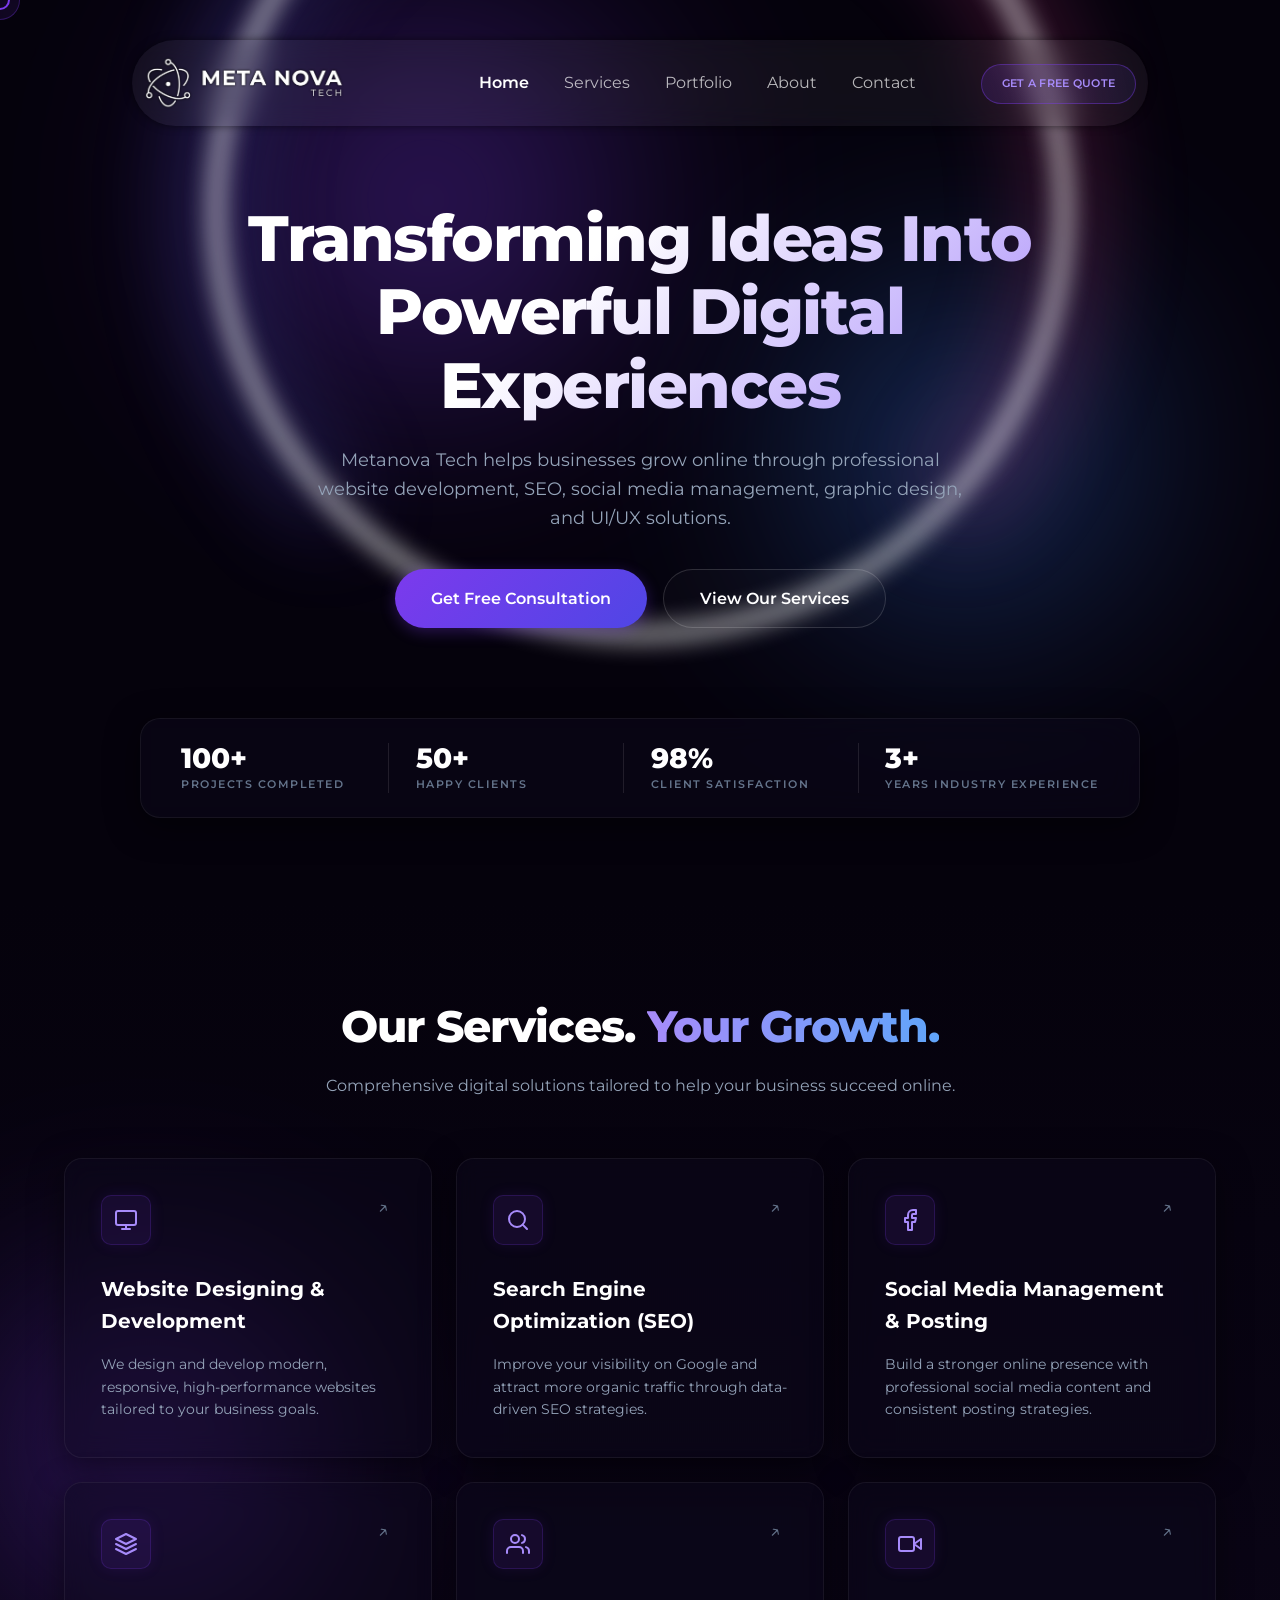
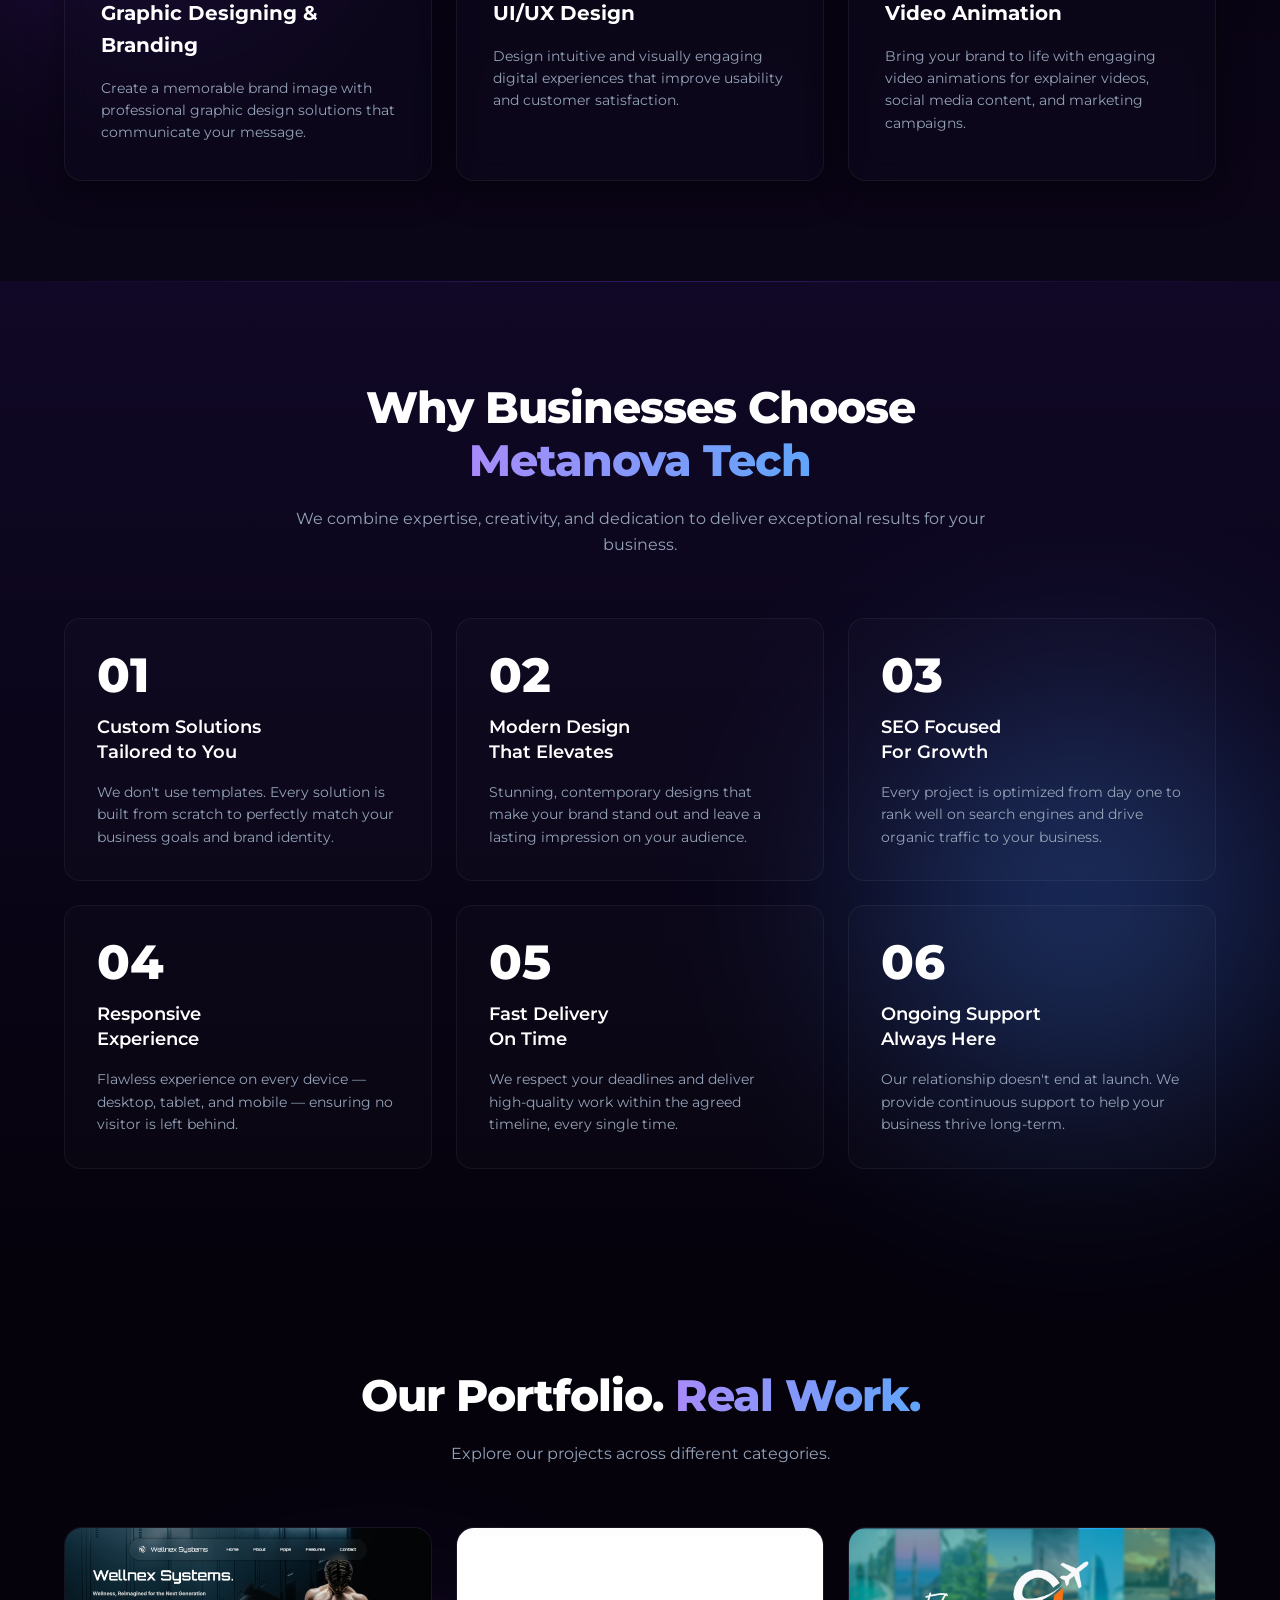
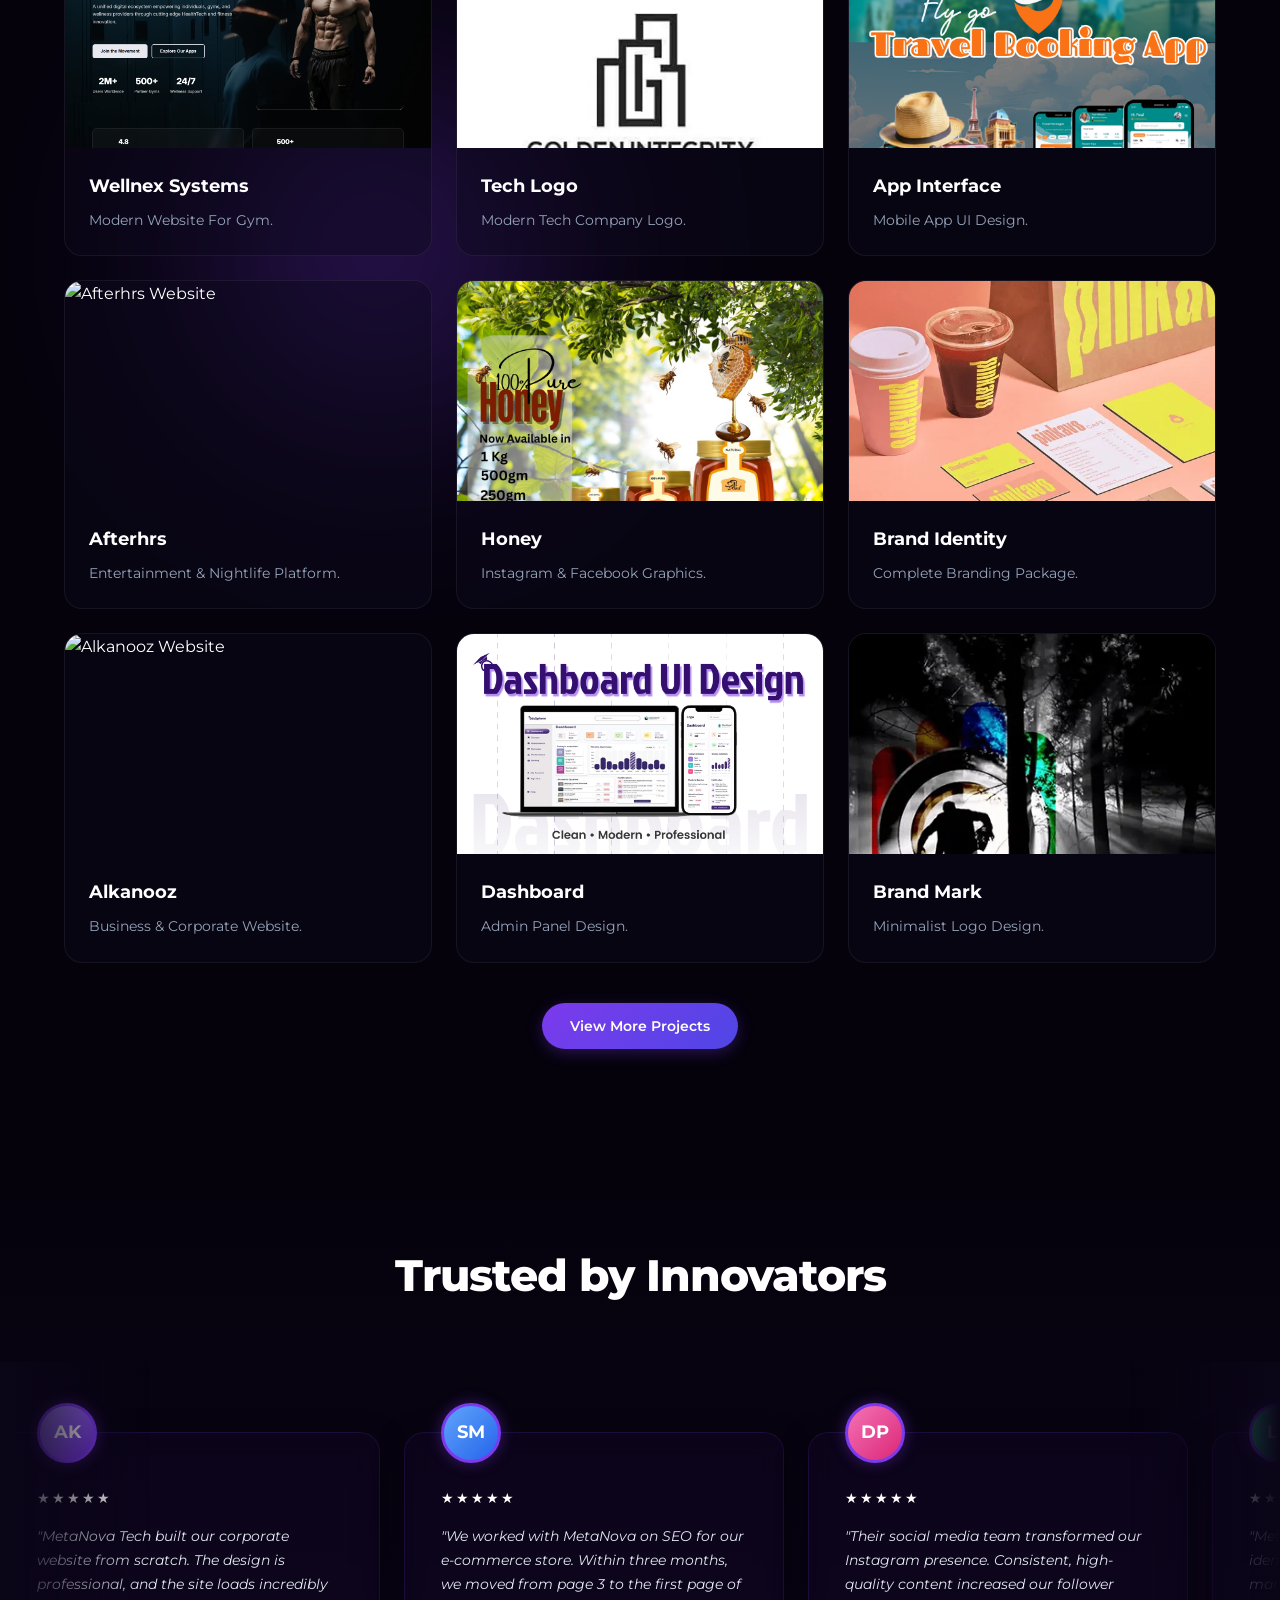
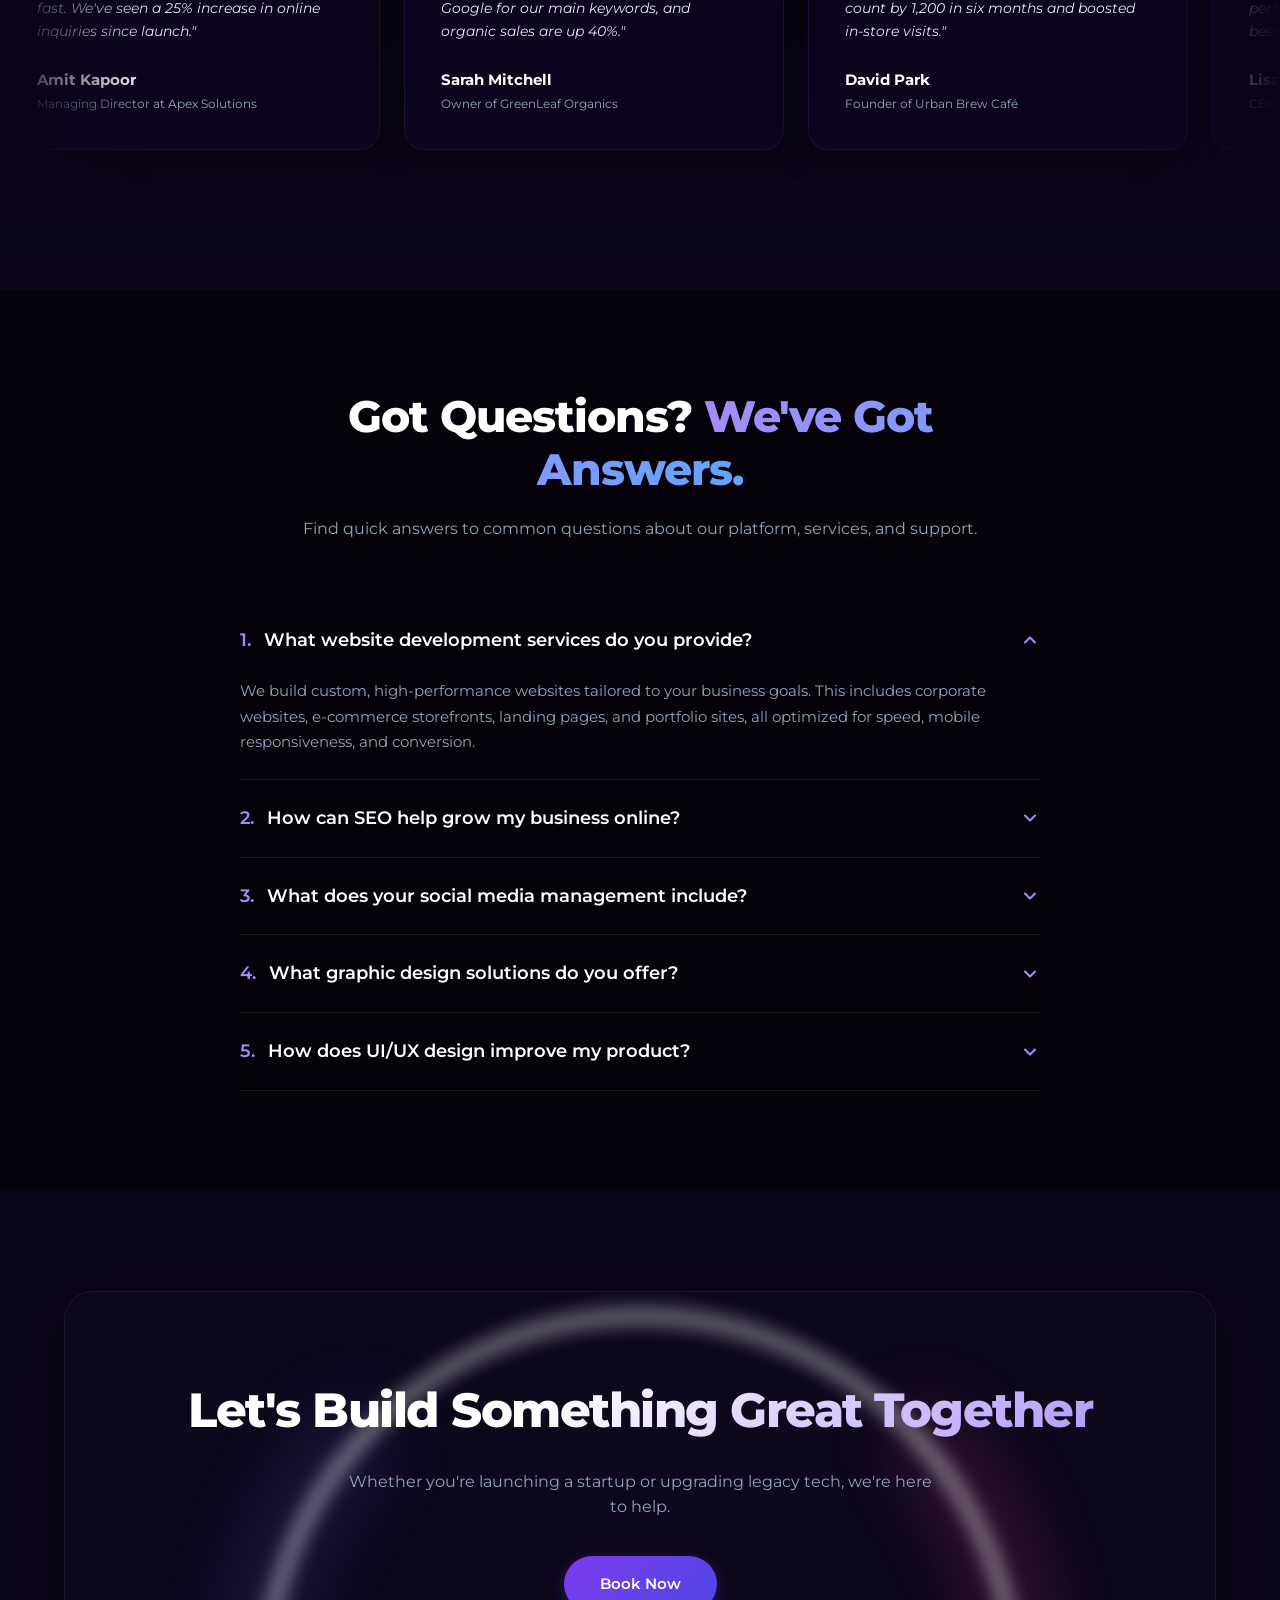
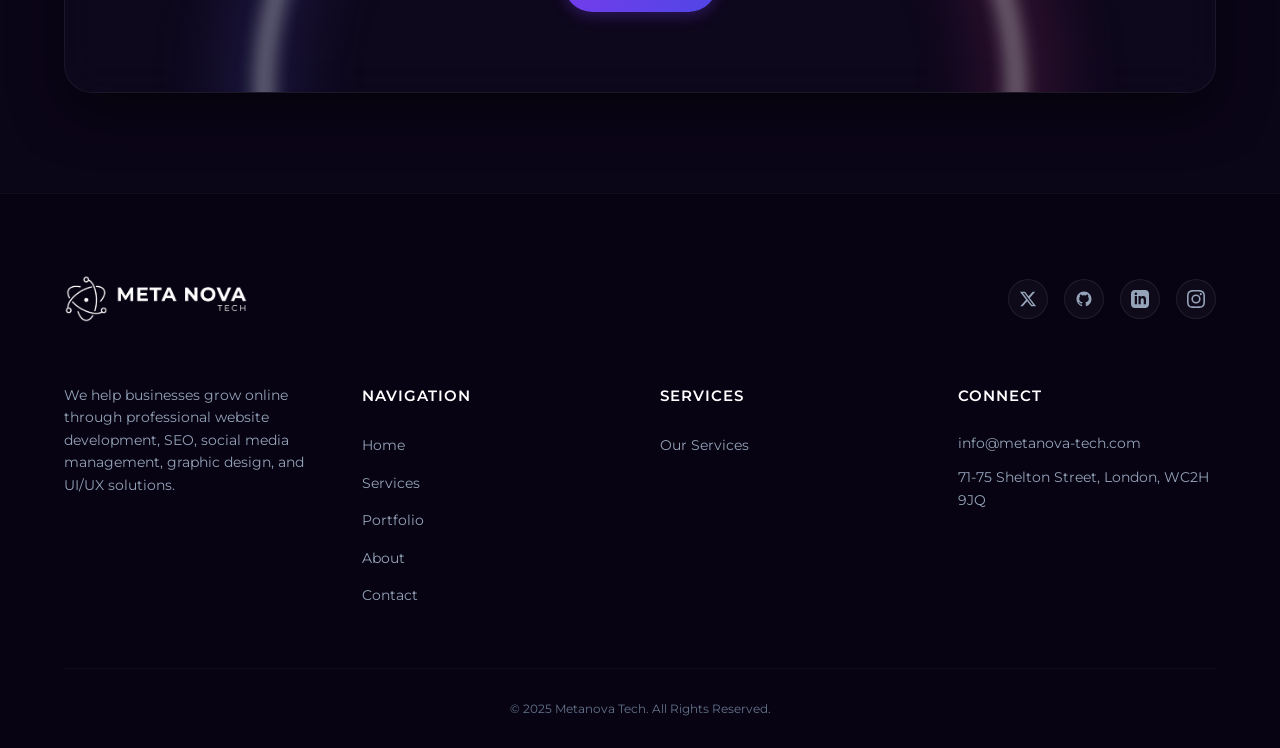
==== index.html @ 2c749bfd "updated" ====
<!DOCTYPE html>
<html lang="en">
<head>
  <meta charset="UTF-8">
  <meta name="viewport" content="width=device-width, initial-scale=1.0">
  <title>Metanova Tech - Transforming Ideas Into Digital Growth</title>
  <meta name="description" content="Metanova Tech helps businesses grow online through professional website development, SEO, social media management, graphic design, and UI/UX solutions.">
  <link rel="stylesheet" href="assets/css/style.css">
</head>
<body>

  <!-- Background Glowing Orbs -->
  <div class="bg-glow-container">
    <div class="glow-orb glow-purple" style="top: -100px; left: 10%; width: 600px; height: 600px;"></div>
    <div class="glow-orb glow-blue" style="top: 200px; right: 5%; width: 500px; height: 500px;"></div>
    <div class="glow-orb glow-purple" style="top: 1200px; left: -100px; width: 500px; height: 500px;"></div>
    <div class="glow-orb glow-blue" style="top: 2200px; right: -100px; width: 600px; height: 600px;"></div>
    <div class="glow-orb glow-purple" style="top: 3200px; left: 10%; width: 500px; height: 500px;"></div>
  </div>

  <!-- Header Section -->
  <header class="header">
    <div class="nav-container">
      <div class="nav-header">
        <a href="#" class="logo" id="header-logo">
          <img src="assets/media/metanova logo.webp" alt="Metanova Logo" class="logo-img">
        </a>
        <button class="menu-toggle" id="mobile-menu-toggle" aria-label="Toggle Menu">
          <i class="menu-icon">
            <span></span>
            <span></span>
            <span></span>
          </i>
        </button>
      </div>
      <nav class="nav-menu" id="nav-menu" aria-label="Main Navigation">
        <a href="index.html" class="nav-link active" id="nav-home">Home</a>
        <a href="services.html" class="nav-link" id="nav-services">Services</a>
        <a href="portfolio.html" class="nav-link" id="nav-portfolio">Portfolio</a>
        <a href="about.html" class="nav-link" id="nav-about">About</a>
        <a href="contact.html" class="nav-link" id="nav-contact">Contact</a>
      </nav>
      <a href="contact.html" class="nav-cta">Get a Free Quote</a>
    </div>
  </header>

  <!-- Hero Section -->
  <section class="hero" id="hero-section">
    <!-- Glowing arch over Hero -->
    <div class="hero-arch-outer"></div>
    <div class="hero-arch-inner"></div>
    
    <div class="container">
      <div class="hero-content">
        <h1 class="hero-title">Transforming Ideas Into<br>Powerful Digital Experiences</h1>
        <p class="hero-subtitle">Metanova Tech helps businesses grow online through professional website development, SEO, social media management, graphic design, and UI/UX solutions.</p>
        <div class="hero-ctas">
          <a href="contact.html" class="btn btn-primary" id="hero-cta-consult">Get Free Consultation</a>
          <a href="index.html#services-section" class="btn btn-ghost" id="hero-cta-work">View Our Services</a>
        </div>
      </div>

      <!-- Trust Rating Bar -->
      <div class="trust-bar" id="trust-rating-bar">
        <div class="rating-block">
          <div class="rating-number">100+</div>
          <div class="rating-text">Projects Completed</div>
        </div>
        
        <div class="divider"></div>
        
        <div class="rating-block">
          <div class="rating-number">50+</div>
          <div class="rating-text">Happy Clients</div>
        </div>
        
        <div class="divider"></div>
        
        <div class="rating-block">
          <div class="rating-number">98%</div>
          <div class="rating-text">Client Satisfaction</div>
        </div>
        
        <div class="divider"></div>
        
        <div class="rating-block">
          <div class="rating-number">3+</div>
          <div class="rating-text">Years Industry Experience</div>
        </div>
      </div>
    </div>
  </section>

  <!-- Services Grid Section -->
  <section class="services section-padding" id="services-section">
    <div class="container">
      <div class="section-header">
        <h2>Our Services. <span>Your Growth.</span></h2>
        <p>Comprehensive digital solutions tailored to help your business succeed online.</p>
      </div>

      <div class="services-grid">
        <!-- Card 1 -->
        <div class="service-card" id="service-website">
          <div class="card-icon-wrapper">
            <svg width="24" height="24" viewBox="0 0 24 24" fill="none" stroke="currentColor" stroke-width="2" stroke-linecap="round" stroke-linejoin="round">
              <rect x="2" y="3" width="20" height="14" rx="2" ry="2"></rect>
              <line x1="8" y1="21" x2="16" y2="21"></line>
              <line x1="12" y1="17" x2="12" y2="21"></line>
            </svg>
          </div>
          <span class="card-arrow">↗</span>
          <h3>Website Designing & Development</h3>
          <p>We design and develop modern, responsive, high-performance websites tailored to your business goals.</p>
          <div class="service-card-overlay">
            <a href="services.html">View Details</a>
          </div>
        </div>

        <!-- Card 2 (Highlighted Gradient) -->
        <div class="service-card" id="service-seo">
          <div class="card-icon-wrapper">
            <svg width="24" height="24" viewBox="0 0 24 24" fill="none" stroke="currentColor" stroke-width="2" stroke-linecap="round" stroke-linejoin="round">
              <circle cx="11" cy="11" r="8"></circle>
              <line x1="21" y1="21" x2="16.65" y2="16.65"></line>
            </svg>
          </div>
          <span class="card-arrow">↗</span>
          <h3>Search Engine Optimization (SEO)</h3>
          <p>Improve your visibility on Google and attract more organic traffic through data-driven SEO strategies.</p>
          <div class="service-card-overlay">
            <a href="services.html">View Details</a>
          </div>
        </div>

        <!-- Card 3 -->
        <div class="service-card" id="service-social">
          <div class="card-icon-wrapper">
            <svg width="24" height="24" viewBox="0 0 24 24" fill="none" stroke="currentColor" stroke-width="2" stroke-linecap="round" stroke-linejoin="round">
              <path d="M18 2h-3a5 5 0 0 0-5 5v3H7v4h3v8h4v-8h3l1-4h-4V7a1 1 0 0 1 1-1h3z"></path>
            </svg>
          </div>
          <span class="card-arrow">↗</span>
          <h3>Social Media Management & Posting</h3>
          <p>Build a stronger online presence with professional social media content and consistent posting strategies.</p>
          <div class="service-card-overlay">
            <a href="services.html">View Details</a>
          </div>
        </div>

        <!-- Card 4 -->
        <div class="service-card" id="service-graphic">
          <div class="card-icon-wrapper">
            <svg width="24" height="24" viewBox="0 0 24 24" fill="none" stroke="currentColor" stroke-width="2" stroke-linecap="round" stroke-linejoin="round">
              <polygon points="12 2 2 7 12 12 22 7 12 2"></polygon>
              <polyline points="2 17 12 22 22 17"></polyline>
              <polyline points="2 12 12 17 22 12"></polyline>
            </svg>
          </div>
          <span class="card-arrow">↗</span>
          <h3>Graphic Designing & Branding</h3>
          <p>Create a memorable brand image with professional graphic design solutions that communicate your message.</p>
          <div class="service-card-overlay">
            <a href="services.html">View Details</a>
          </div>
        </div>

        <!-- Card 5 -->
        <div class="service-card" id="service-ui-ux">
          <div class="card-icon-wrapper">
            <svg width="24" height="24" viewBox="0 0 24 24" fill="none" stroke="currentColor" stroke-width="2" stroke-linecap="round" stroke-linejoin="round">
              <path d="M17 21v-2a4 4 0 0 0-4-4H5a4 4 0 0 0-4 4v2"></path>
              <circle cx="9" cy="7" r="4"></circle>
              <path d="M23 21v-2a4 4 0 0 0-3-3.87"></path>
              <path d="M16 3.13a4 4 0 0 1 0 7.75"></path>
            </svg>
          </div>
          <span class="card-arrow">↗</span>
          <h3>UI/UX Design</h3>
          <p>Design intuitive and visually engaging digital experiences that improve usability and customer satisfaction.</p>
          <div class="service-card-overlay">
            <a href="services.html">View Details</a>
          </div>
        </div>

        <!-- Card 6 -->
        <div class="service-card" id="service-video">
          <div class="card-icon-wrapper">
            <svg width="24" height="24" viewBox="0 0 24 24" fill="none" stroke="currentColor" stroke-width="2" stroke-linecap="round" stroke-linejoin="round">
              <polygon points="23 7 16 12 23 17 23 7"></polygon>
              <rect x="1" y="5" width="15" height="14" rx="2" ry="2"></rect>
            </svg>
          </div>
          <span class="card-arrow">↗</span>
          <h3>Video Animation</h3>
          <p>Bring your brand to life with engaging video animations for explainer videos, social media content, and marketing campaigns.</p>
          <div class="service-card-overlay">
            <a href="services.html">View Details</a>
          </div>
        </div>
      </div>
    </div>
  </section>

  <!-- Features / Why Choose Us Section -->
  <section class="stats-section" id="stats-section">
    <div class="container">
      <div class="section-header">
        <h2>Why Businesses Choose <span>Metanova Tech</span></h2>
        <p>We combine expertise, creativity, and dedication to deliver exceptional results for your business.</p>
      </div>

      <div class="stats-grid">
        <!-- Feature 1 -->
        <div class="stat-card" id="feature-custom">
          <div class="stat-number">01</div>
          <div class="stat-label">Custom Solutions<br>Tailored to You</div>
          <p class="stat-description">We don't use templates. Every solution is built from scratch to perfectly match your business goals and brand identity.</p>
        </div>

        <!-- Feature 2 -->
        <div class="stat-card" id="feature-design">
          <div class="stat-number">02</div>
          <div class="stat-label">Modern Design<br>That Elevates</div>
          <p class="stat-description">Stunning, contemporary designs that make your brand stand out and leave a lasting impression on your audience.</p>
        </div>

        <!-- Feature 3 -->
        <div class="stat-card" id="feature-seo">
          <div class="stat-number">03</div>
          <div class="stat-label">SEO Focused<br>For Growth</div>
          <p class="stat-description">Every project is optimized from day one to rank well on search engines and drive organic traffic to your business.</p>
        </div>

        <!-- Feature 4 -->
        <div class="stat-card" id="feature-responsive">
          <div class="stat-number">04</div>
          <div class="stat-label">Responsive<br>Experience</div>
          <p class="stat-description">Flawless experience on every device — desktop, tablet, and mobile — ensuring no visitor is left behind.</p>
        </div>

        <!-- Feature 5 -->
        <div class="stat-card" id="feature-fast">
          <div class="stat-number">05</div>
          <div class="stat-label">Fast Delivery<br>On Time</div>
          <p class="stat-description">We respect your deadlines and deliver high-quality work within the agreed timeline, every single time.</p>
        </div>

        <!-- Feature 6 -->
        <div class="stat-card" id="feature-support">
          <div class="stat-number">06</div>
          <div class="stat-label">Ongoing Support<br>Always Here</div>
          <p class="stat-description">Our relationship doesn't end at launch. We provide continuous support to help your business thrive long-term.</p>
        </div>
      </div>
    </div>
  </section>

  <!-- Portfolio Section -->
  <section class="portfolio section-padding" id="portfolio-section">
    <div class="container">
      <div class="section-header">
        <h2>Our Portfolio. <span>Real Work.</span></h2>
        <p>Explore our projects across different categories.</p>
      </div>

      <!-- Portfolio Grid -->
      <div class="portfolio-grid">
        <!-- Mixed Projects (9 total) -->
        <div class="portfolio-item">
          <div class="portfolio-image">
            <img src="./portfolio/website/wellnex.png" alt="Wellnex Gym">
          </div>
          <div class="portfolio-info">
            <h3>Wellnex Systems</h3>
            <p>Modern Website For Gym.</p>
          </div>
        </div>

        <div class="portfolio-item">
          <div class="portfolio-image">
            <img src="./portfolio/Logo/logo-1.webp" alt="Tech Logo">
          </div>
          <div class="portfolio-info">
            <h3>Tech Logo</h3>
            <p>Modern Tech Company Logo.</p>
          </div>
        </div>

        <div class="portfolio-item">
          <div class="portfolio-image">
            <img src="./portfolio/uiux/01.png" alt="App Interface">
          </div>
          <div class="portfolio-info">
            <h3>App Interface</h3>
            <p>Mobile App UI Design.</p>
          </div>
        </div>

        <div class="portfolio-item">
          <div class="portfolio-image">
            <img src="./portfolio/website/afterhrs.png" alt="Afterhrs Website">
          </div>
          <div class="portfolio-info">
            <h3>Afterhrs</h3>
            <p>Entertainment & Nightlife Platform.</p>
          </div>
        </div>

        <div class="portfolio-item">
          <div class="portfolio-image">
            <img src="./portfolio/social media/001.jpeg" alt="Brand Campaign">
          </div>
          <div class="portfolio-info">
            <h3>Honey</h3>
            <p>Instagram & Facebook Graphics.</p>
          </div>
        </div>

        <div class="portfolio-item">
          <div class="portfolio-image">
            <img src="./portfolio/Branding/port1.webp" alt="Brand Identity">
          </div>
          <div class="portfolio-info">
            <h3>Brand Identity</h3>
            <p>Complete Branding Package.</p>
          </div>
        </div>

        <div class="portfolio-item">
          <div class="portfolio-image">
            <img src="./portfolio/website/alkanooz.png" alt="Alkanooz Website">
          </div>
          <div class="portfolio-info">
            <h3>Alkanooz</h3>
            <p>Business & Corporate Website.</p>
          </div>
        </div>

        <div class="portfolio-item">
          <div class="portfolio-image">
            <img src="./portfolio/uiux/02.png" alt="Dashboard">
          </div>
          <div class="portfolio-info">
            <h3>Dashboard</h3>
            <p>Admin Panel Design.</p>
          </div>
        </div>

        <div class="portfolio-item">
          <div class="portfolio-image">
            <img src="./portfolio/Logo/logo-2.webp" alt="Brand Mark">
          </div>
          <div class="portfolio-info">
            <h3>Brand Mark</h3>
            <p>Minimalist Logo Design.</p>
          </div>
        </div>
      </div>
      <div class="portfolio-view-more" style="text-align: center; margin-top: 40px;">
        <a href="portfolio.html" class="btn btn-primary">View More Projects</a>
      </div>
    </div>
  </section>

  <!-- Testimonials Section -->
  <section class="testimonials section-padding" id="testimonials-section">
    <div class="container">
      <div class="section-header">
        <h2>Trusted by Innovators</h2>
      </div>
    </div>

    <!-- Infinite Scrolling Track -->
    <div class="marquee-container" dir="ltr">
      <div class="marquee-track">
        <!-- Testimonial 1 - Website Development -->
        <div class="testimonial-card">
          <div class="testimonial-avatar" style="background: linear-gradient(135deg, #a78bfa, #6d28d9);">AK</div>
          <div class="stars">★★★★★</div>
          <p class="testimonial-text">"MetaNova Tech built our corporate website from scratch. The design is professional, and the site loads incredibly fast. We've seen a 25% increase in online inquiries since launch."</p>
          <div class="testimonial-author">
            <span class="author-name">Amit Kapoor</span>
            <span class="author-title">Managing Director at Apex Solutions</span>
          </div>
        </div>

        <!-- Testimonial 2 - SEO -->
        <div class="testimonial-card">
          <div class="testimonial-avatar" style="background: linear-gradient(135deg, #60a5fa, #2563eb);">SM</div>
          <div class="stars">★★★★★</div>
          <p class="testimonial-text">"We worked with MetaNova on SEO for our e-commerce store. Within three months, we moved from page 3 to the first page of Google for our main keywords, and organic sales are up 40%."</p>
          <div class="testimonial-author">
            <span class="author-name">Sarah Mitchell</span>
            <span class="author-title">Owner of GreenLeaf Organics</span>
          </div>
        </div>

        <!-- Testimonial 3 - Social Media Management -->
        <div class="testimonial-card">
          <div class="testimonial-avatar" style="background: linear-gradient(135deg, #f472b6, #db2777);">DP</div>
          <div class="stars">★★★★★</div>
          <p class="testimonial-text">"Their social media team transformed our Instagram presence. Consistent, high-quality content increased our follower count by 1,200 in six months and boosted in-store visits."</p>
          <div class="testimonial-author">
            <span class="author-name">David Park</span>
            <span class="author-title">Founder of Urban Brew Café</span>
          </div>
        </div>

        <!-- Testimonial 4 - Graphic Design & Branding -->
        <div class="testimonial-card">
          <div class="testimonial-avatar" style="background: linear-gradient(135deg, #34d399, #059669);">LC</div>
          <div class="stars">★★★★★</div>
          <p class="testimonial-text">"MetaNova designed our complete brand identity—logo, color scheme, and marketing materials. The new look perfectly represents our company and has been well-received by clients."</p>
          <div class="testimonial-author">
            <span class="author-name">Lisa Chen</span>
            <span class="author-title">CEO at Nova Wellness Co.</span>
          </div>
        </div>

        <!-- Testimonial 5 - UI/UX Design -->
        <div class="testimonial-card">
          <div class="testimonial-avatar" style="background: linear-gradient(135deg, #f59e0b, #d97706);">MR</div>
          <div class="stars">★★★★★</div>
          <p class="testimonial-text">"The UI/UX design for our mobile app made a huge difference. User feedback has been overwhelmingly positive, and app abandonment dropped by 18% after the redesign."</p>
          <div class="testimonial-author">
            <span class="author-name">Michael Rodriguez</span>
            <span class="author-title">Product Lead at FitTrack Pro</span>
          </div>
        </div>

        <!-- DUPLICATE SET FOR INFINITE LOOPING -->
        <!-- Testimonial 1 Duplicate -->
        <div class="testimonial-card">
          <div class="testimonial-avatar" style="background: linear-gradient(135deg, #a78bfa, #6d28d9);">AK</div>
          <div class="stars">★★★★★</div>
          <p class="testimonial-text">"MetaNova Tech built our corporate website from scratch. The design is professional, and the site loads incredibly fast. We've seen a 25% increase in online inquiries since launch."</p>
          <div class="testimonial-author">
            <span class="author-name">Amit Kapoor</span>
            <span class="author-title">Managing Director at Apex Solutions</span>
          </div>
        </div>

        <!-- Testimonial 2 Duplicate -->
        <div class="testimonial-card">
          <div class="testimonial-avatar" style="background: linear-gradient(135deg, #60a5fa, #2563eb);">SM</div>
          <div class="stars">★★★★★</div>
          <p class="testimonial-text">"We worked with MetaNova on SEO for our e-commerce store. Within three months, we moved from page 3 to the first page of Google for our main keywords, and organic sales are up 40%."</p>
          <div class="testimonial-author">
            <span class="author-name">Sarah Mitchell</span>
            <span class="author-title">Owner of GreenLeaf Organics</span>
          </div>
        </div>

        <!-- Testimonial 3 Duplicate -->
        <div class="testimonial-card">
          <div class="testimonial-avatar" style="background: linear-gradient(135deg, #f472b6, #db2777);">DP</div>
          <div class="stars">★★★★★</div>
          <p class="testimonial-text">"Their social media team transformed our Instagram presence. Consistent, high-quality content increased our follower count by 1,200 in six months and boosted in-store visits."</p>
          <div class="testimonial-author">
            <span class="author-name">David Park</span>
            <span class="author-title">Founder of Urban Brew Café</span>
          </div>
        </div>

        <!-- Testimonial 4 Duplicate -->
        <div class="testimonial-card">
          <div class="testimonial-avatar" style="background: linear-gradient(135deg, #34d399, #059669);">LC</div>
          <div class="stars">★★★★★</div>
          <p class="testimonial-text">"MetaNova designed our complete brand identity—logo, color scheme, and marketing materials. The new look perfectly represents our company and has been well-received by clients."</p>
          <div class="testimonial-author">
            <span class="author-name">Lisa Chen</span>
            <span class="author-title">CEO at Nova Wellness Co.</span>
          </div>
        </div>

        <!-- Testimonial 5 Duplicate -->
        <div class="testimonial-card">
          <div class="testimonial-avatar" style="background: linear-gradient(135deg, #f59e0b, #d97706);">MR</div>
          <div class="stars">★★★★★</div>
          <p class="testimonial-text">"The UI/UX design for our mobile app made a huge difference. User feedback has been overwhelmingly positive, and app abandonment dropped by 18% after the redesign."</p>
          <div class="testimonial-author">
            <span class="author-name">Michael Rodriguez</span>
            <span class="author-title">Product Lead at FitTrack Pro</span>
          </div>
        </div>
      </div>
    </div>
  </section>

  <!-- FAQ Section -->
  <section class="faq section-padding" id="faq-section">
    <div class="container">
      <div class="section-header">
        <h2>Got Questions? <span>We've Got Answers.</span></h2>
        <p>Find quick answers to common questions about our platform, services, and support.</p>
      </div>

      <div class="faq-list">
        <!-- Item 1 - Website Development (Open by default) -->
        <details class="faq-item" open id="faq-item-1">
          <summary>
            <span><span class="faq-number">1.</span> What website development services do you provide?</span>
            <svg class="faq-chevron" viewBox="0 0 24 24">
              <polyline points="6 9 12 15 18 9"></polyline>
            </svg>
          </summary>
          <div class="faq-answer">
            <p>We build custom, high-performance websites tailored to your business goals. This includes corporate websites, e-commerce storefronts, landing pages, and portfolio sites, all optimized for speed, mobile responsiveness, and conversion.</p>
          </div>
        </details>

        <!-- Item 2 - SEO -->
        <details class="faq-item" id="faq-item-2">
          <summary>
            <span><span class="faq-number">2.</span> How can SEO help grow my business online?</span>
            <svg class="faq-chevron" viewBox="0 0 24 24">
              <polyline points="6 9 12 15 18 9"></polyline>
            </svg>
          </summary>
          <div class="faq-answer">
            <p>Our SEO services improve your search engine rankings through keyword optimization, technical SEO audits, content strategy, and backlink building. This increases organic visibility, drives qualified traffic to your site, and generates more leads over time.</p>
          </div>
        </details>

        <!-- Item 3 - Social Media Management -->
        <details class="faq-item" id="faq-item-3">
          <summary>
            <span><span class="faq-number">3.</span> What does your social media management include?</span>
            <svg class="faq-chevron" viewBox="0 0 24 24">
              <polyline points="6 9 12 15 18 9"></polyline>
            </svg>
          </summary>
          <div class="faq-answer">
            <p>We create and execute tailored social media strategies for platforms like Instagram, LinkedIn, and Facebook. This includes content creation, post scheduling, audience engagement, and performance reporting to build brand awareness and connect with your target audience.</p>
          </div>
        </details>

        <!-- Item 4 - Graphic Design -->
        <details class="faq-item" id="faq-item-4">
          <summary>
            <span><span class="faq-number">4.</span> What graphic design solutions do you offer?</span>
            <svg class="faq-chevron" viewBox="0 0 24 24">
              <polyline points="6 9 12 15 18 9"></polyline>
            </svg>
          </summary>
          <div class="faq-answer">
            <p>We provide comprehensive graphic design services including brand identity (logos, color schemes), marketing collateral (brochures, flyers), social media graphics, packaging design, and print materials that align with your brand's professional tone.</p>
          </div>
        </details>

        <!-- Item 5 - UI/UX Design -->
        <details class="faq-item" id="faq-item-5">
          <summary>
            <span><span class="faq-number">5.</span> How does UI/UX design improve my product?</span>
            <svg class="faq-chevron" viewBox="0 0 24 24">
              <polyline points="6 9 12 15 18 9"></polyline>
            </svg>
          </summary>
          <div class="faq-answer">
            <p>Our UI/UX design process focuses on creating intuitive, user-centered interfaces. We conduct user research, create wireframes and prototypes, and refine designs to improve usability, enhance user satisfaction, and increase conversion rates for your digital products.</p>
          </div>
        </details>
      </div>
    </div>
  </section>

  <!-- Bottom CTA Box Section -->
  <section class="cta-section section-padding" id="cta-section">
    <div class="container">
      <div class="cta-box">
        <!-- Glowing arch inside CTA box -->
        <div class="cta-box-glow-arch-outer"></div>
        <div class="cta-box-glow-arch-inner"></div>

        <h2>Let's Build Something Great Together</h2>
        <p>Whether you're launching a startup or upgrading legacy tech, we're here to help.</p>
        <a href="contact.html" class="btn btn-primary" id="cta-box-button">Book Now</a>
      </div>
    </div>
  </section>

  <!-- Footer Section -->
  <footer>
    <div class="container">
      <div class="footer-top">
        <a href="index.html" class="logo">
          <img src="assets/media/metanova logo.webp" alt="Metanova Logo" class="footer-logo-img">
        </a>
        <div class="social-links">
          <!-- Twitter/X -->
          <a href="#" class="social-icon" aria-label="X/Twitter">
            <svg viewBox="0 0 24 24" xmlns="http://www.w3.org/2000/svg">
              <path d="M18.244 2.25h3.308l-7.227 8.26 8.502 11.24H16.17l-5.214-6.817L4.99 21.75H1.68l7.73-8.835L1.254 2.25H8.08l4.713 6.231zm-1.161 17.52h1.833L7.084 4.126H5.117z"/>
            </svg>
          </a>
          <!-- GitHub -->
          <a href="#" class="social-icon" aria-label="GitHub">
            <svg viewBox="0 0 24 24" xmlns="http://www.w3.org/2000/svg">
              <path d="M12 2C6.477 2 2 6.484 2 12.017c0 4.425 2.865 8.18 6.839 9.504.5.092.682-.217.682-.483 0-.237-.008-.868-.013-1.703-2.782.605-3.369-1.343-3.369-1.343-.454-1.158-1.11-1.466-1.11-1.466-.908-.62.069-.608.069-.608 1.003.07 1.53 1.032 1.53 1.032.892 1.53 2.341 1.088 2.91.832.092-.647.35-1.088.636-1.338-2.22-.253-4.555-1.113-4.555-4.951 0-1.093.39-1.988 1.029-2.688-.103-.253-.446-1.272.098-2.65 0 0 .84-.27 2.75 1.026A9.564 9.564 0 0112 6.844c.85.004 1.705.115 2.504.337 1.909-1.296 2.747-1.027 2.747-1.027.546 1.379.202 2.398.1 2.651.64.7 1.028 1.595 1.028 2.688 0 3.848-2.339 4.695-4.566 4.943.359.309.678.92.678 1.855 0 1.338-.012 2.419-.012 2.747 0 .268.18.58.688.482A10.019 10.019 0 0022 12.017C22 6.484 17.522 2 12 2z"/>
            </svg>
          </a>
          <!-- LinkedIn -->
          <a href="#" class="social-icon" aria-label="LinkedIn">
            <svg viewBox="0 0 24 24" xmlns="http://www.w3.org/2000/svg">
              <path d="M19 0h-14c-2.761 0-5 2.239-5 5v14c0 2.761 2.239 5 5 5h14c2.762 0 5-2.239 5-5v-14c0-2.761-2.238-5-5-5zm-11 19h-3v-11h3v11zm-1.5-12.268c-.966 0-1.75-.79-1.75-1.764s.784-1.764 1.75-1.764 1.75.79 1.75 1.764-.783 1.764-1.75 1.764zm13.5 12.268h-3v-5.604c0-3.368-4-3.113-4 0v5.604h-3v-11h3v1.765c1.396-2.586 7-2.777 7 2.476v6.759z"/>
            </svg>
          </a>
          <!-- Instagram -->
          <a href="#" class="social-icon" aria-label="Instagram">
            <svg viewBox="0 0 24 24" xmlns="http://www.w3.org/2000/svg">
              <path d="M12 2.163c3.204 0 3.584.012 4.85.07 3.252.148 4.771 1.691 4.919 4.919.058 1.265.069 1.645.069 4.849 0 3.205-.012 3.584-.069 4.849-.149 3.225-1.664 4.771-4.919 4.919-1.266.058-1.644.07-4.85.07-3.204 0-3.584-.012-4.849-.07-3.26-.149-4.771-1.699-4.919-4.92-.058-1.265-.07-1.644-.07-4.849 0-3.204.013-3.583.07-4.849.149-3.227 1.664-4.771 4.919-4.919 1.266-.057 1.645-.069 4.849-.069zM12 0C8.741 0 8.333.014 7.053.072 2.695.272.273 2.69.073 7.051.014 8.333 0 8.741 0 12c0 3.259.014 3.668.072 4.948.2 4.358 2.618 6.78 6.98 6.98 1.281.058 1.689.072 4.948.072 3.259 0 3.668-.014 4.948-.072 4.354-.2 6.782-2.618 6.979-6.98.059-1.28.073-1.689.073-4.948 0-3.259-.014-3.667-.072-4.947-.196-4.354-2.617-6.78-6.979-6.98C15.668.014 15.259 0 12 0zm0 5.838a6.162 6.162 0 100 12.324 6.162 6.162 0 000-12.324zM12 16a4 4 0 110-8 4 4 0 010 8zm6.406-11.845a1.44 1.44 0 100 2.881 1.44 1.44 0 000-2.881z"/>
            </svg>
          </a>
        </div>
      </div>

      <div class="footer-grid">
        <div class="footer-col">
          <p class="company-description">We help businesses grow online through professional website development, SEO, social media management, graphic design, and UI/UX solutions.</p>
        </div>
        <div class="footer-col">
          <h4>Navigation</h4>
          <ul class="footer-links">
            <li><a href="index.html">Home</a></li>
            <li><a href="services.html">Services</a></li>
            <li><a href="portfolio.html">Portfolio</a></li>
            <li><a href="about.html">About</a></li>
            <li><a href="contact.html">Contact</a></li>
          </ul>
        </div>
        <div class="footer-col">
          <h4>Services</h4>
          <ul class="footer-links">
            <li><a href="services.html">Our Services</a></li>
          </ul>
        </div>
        <div class="footer-col">
          <h4>Connect</h4>
          <div class="footer-contact-info">
            <a href="mailto:info@metanova-tech.com">info@metanova-tech.com</a>
            <span>71-75 Shelton Street, London, WC2H 9JQ</span>
          </div>
        </div>
      </div>

      <div class="footer-bottom">
        <p class="copyright">© 2025 Metanova Tech. All Rights Reserved.</p>
      </div>
    </div>
  </footer>

  <!-- Lightbox -->
  <div class="lightbox" id="lightbox">
    <div class="lightbox-content">
      <button class="lightbox-close" id="lightbox-close">&times;</button>
      <img src="" alt="" id="lightbox-img">
      <div class="lightbox-caption" id="lightbox-caption"></div>
    </div>
  </div>

  <script src="assets/js/script.js"></script>
</body>
</html>
---- assets/css/style.css ----
@import url('https://fonts.googleapis.com/css2?family=Inter:ital,opsz,wght@0,14..32,100..900;1,14..32,100..900&family=Montserrat:wght@300;400;500;600;700;800&family=Nunito+Sans:ital,opsz,wght@0,6..12,200..1000;1,6..12,200..1000&display=swap');

/* Animated Cursor Styles */
.cursor {
  width: 20px;
  height: 20px;
  border: 2px solid var(--accent-purple);
  border-radius: 50%;
  position: fixed;
  pointer-events: none;
  z-index: 9999;
  transition: transform 0.1s ease-out, opacity 0.3s ease-out;
  transform: translate(-50%, -50%);
}

.cursor-follower {
  width: 40px;
  height: 40px;
  background: rgba(124, 58, 237, 0.1);
  border: 1px solid rgba(124, 58, 237, 0.3);
  border-radius: 50%;
  position: fixed;
  pointer-events: none;
  z-index: 9998;
  transition: transform 0.3s ease-out, opacity 0.3s ease-out;
  transform: translate(-50%, -50%);
  backdrop-filter: blur(2px);
}

.cursor.hover {
  transform: translate(-50%, -50%) scale(1.5);
  background: rgba(124, 58, 237, 0.2);
  border-color: var(--accent-purple-light);
}

.cursor-follower.hover {
  transform: translate(-50%, -50%) scale(1.2);
  background: rgba(124, 58, 237, 0.15);
}

@media (max-width: 768px) {
  .cursor,
  .cursor-follower {
    display: none;
  }
}

:root {
  /* Colors */
  --bg-color: #05020c;
  --bg-color-alt: #0b0518;
  --accent-purple: #7c3aed;
  --accent-purple-light: #a78bfa;
  --accent-purple-dark: #5b21b6;
  --accent-blue: #3b82f6;
  --accent-pink: #ec4899;

  /* Gradients */
  --btn-gradient: linear-gradient(135deg, #7c3aed, #4f46e5);
  --btn-gradient-hover: linear-gradient(135deg, #8b5cf6, #6366f1);
  --text-gradient: linear-gradient(135deg, #ffffff 40%, #a78bfa 100%);
  --accent-text-gradient: linear-gradient(90deg, #a78bfa, #60a5fa);
  --card-highlight-gradient: linear-gradient(145deg, #2e1065 0%, #0f0728 100%);

  /* Glassmorphism */
  --card-bg: rgba(15, 10, 30, 0.45);
  --card-border: rgba(255, 255, 255, 0.06);
  --card-border-hover: rgba(124, 58, 237, 0.35);
  --glass-shadow: 0 8px 32px 0 rgba(0, 0, 0, 0.5);

  /* Typography */
  --font-headings: 'Montserrat', sans-serif;
  --font-body: 'Montserrat', sans-serif ;

  /* Spacing */
  --container-width: 1200px;
}

/* Base Styles & Reset */
* {
  box-sizing: border-box;
  margin: 0;
  padding: 0;
}

html {
  scroll-behavior: smooth;
}

body {
  background-color: var(--bg-color);
  color: #ffffff;
  font-family: var(--font-body) !important;
  line-height: 1.6;
  overflow-x: hidden;
  position: relative;

}

/* Scrollbar styling */
::-webkit-scrollbar {
  width: 8px;
}

::-webkit-scrollbar-track {
  background: var(--bg-color);
}

::-webkit-scrollbar-thumb {
  background: #2d1b4e;
  border-radius: 4px;
}

::-webkit-scrollbar-thumb:hover {
  background: var(--accent-purple);
}

a {
  color: inherit;
  text-decoration: none;
}

li {
  list-style: none;
}

button,
.btn {
  font-family: var(--font-headings);
  font-weight: 600;
  border: none;
  border-radius: 50px;
  cursor: pointer;
  transition: all 0.3s cubic-bezier(0.4, 0, 0.2, 1);
  display: inline-flex;
  align-items: center;
  justify-content: center;
}

/* Reusable Containers & Layout Elements */
.container {
  width: 100%;
  max-width: var(--container-width);
  margin: 0 auto;
  padding: 0 24px;
  position: relative;
  z-index: 10;
}

.section-padding {
  padding: 100px 0;
}

/* Glowing Neon Background Elements */
.bg-glow-container {
  position: absolute;
  top: 0;
  left: 0;
  width: 100%;
  height: 100%;
  overflow: hidden;
  pointer-events: none;
  z-index: 1;
}

.glow-orb {
  position: absolute;
  border-radius: 50%;
  pointer-events: none;
  filter: blur(100px);
  z-index: 1;
  opacity: 0.45;
}

.glow-purple {
  background: radial-gradient(circle, var(--accent-purple) 0%, rgba(124, 58, 237, 0) 70%);
}

.glow-blue {
  background: radial-gradient(circle, var(--accent-blue) 0%, rgba(59, 130, 246, 0) 70%);
}

/* Header & Navigation */
.header {
  padding: 40px 10px;
  position: fixed;
  left: 0;
  right: 0;
  z-index: 1000;
  transition: all 0.3s ease;
  display: flex;
  justify-content: center;
  align-items: center;
  font-family: Montserrat !important;
}

.nav-container {
  display: flex;
  flex-direction: row;
  background-color: rgba(255, 255, 255, 0.05);
  backdrop-filter: blur(12px);
  -webkit-backdrop-filter: blur(12px);
  border-radius: 50px;
  box-shadow: 0px 0px 8px rgba(0, 0, 0, 0.527);
  position: relative;
  transition: all 0.6s cubic-bezier(0.4, 0, 0.2, 1);
  overflow: hidden;
  padding: 8px 12px;
  height: auto;
}

.nav-container .nav-header {
  display: flex;
  justify-content: flex-start;
  align-items: center;
  padding: 0;
  gap: 40px;
  position: relative;
  z-index: 10;
  height: 100%;
}

@media (min-width: 992px) {
  .nav-container .nav-header {
    justify-content: flex-start;
  }
}

.logo {
  display: flex;
  align-items: center;
  gap: 10px;
  font-size: 22px;
  font-weight: 200;
  color: white;
  transition: color 0.3s ease;
  white-space: nowrap;
  flex-shrink: 0;
}

.logo-img {
  width: auto;
  width: 200px;
  height: 70px;
  object-fit: contain;
  transition: all 0.3s ease;
  filter: drop-shadow(0px 0px 1px black);
}

.nav-menu {
  display: flex;
  flex-direction: row;
  gap: 5px;
  margin-left: 120px;
  margin-top: 0;
  padding: 0;
  opacity: 1;
  visibility: visible;
  max-height: none;
  overflow: visible;
  transform: none;
  transition: none;
  align-items: center;
}

.nav-cta {
  margin-left: 50px;
  font-size: 11px;
  padding: 4px 20px;
  white-space: nowrap;
  letter-spacing: 0.3px;
  font-weight: 600;
  border-radius: 30px;
  border: 1px solid rgba(124, 58, 237, 0.4);
  background: linear-gradient(135deg, rgba(124, 58, 237, 0.15), rgba(99, 102, 241, 0.08));
  color: var(--accent-purple-light);
  text-transform: uppercase;
  position: relative;
  overflow: hidden;
  z-index: 1;
  display: flex;
  justify-content: center;
  align-items: center;
  max-height: 40px;
  top: 16px;
  min-width: 120px;
}

.nav-cta::before {
  content: '';
  position: absolute;
  top: 0;
  left: -100%;
  width: 100%;
  height: 100%;
  background: linear-gradient(90deg, transparent, rgba(124, 58, 237, 0.3), transparent);
  transition: left 0.6s ease;
  z-index: -1;
}

.nav-cta:hover::before {
  left: 100%;
}

.nav-cta:hover {
  border-color: rgba(124, 58, 237, 0.8);
  background: linear-gradient(135deg, rgba(124, 58, 237, 0.25), rgba(99, 102, 241, 0.15));
  box-shadow: 0 4px 15px rgba(124, 58, 237, 0.25);
  transform: translateY(-1px);
}

.nav-menu .nav-link {
  padding: 8px 15px;
  background: none;
  border: none;
  text-align: center;
  /* font-weight: 500; */
 color: rgba(255, 255, 255, 0.7);
  font-size: 16px;
  position: relative;
  overflow: hidden;
  text-decoration: none;
  display: flex;
  align-items: center;
  justify-content: center;
  margin: 0;
  border-radius: 0;
  opacity: 1;
  transform: none;
  transition: all 0.3s ease;
  box-shadow: none;
}

.nav-menu .nav-link::after {
  content: '';
}

.nav-menu .nav-link:hover {
  background: none;
  transform: none;
  color: rgb(255, 255, 255);
}

.nav-menu .nav-link.active {
  background: none;
  color: white;
  font-weight: 600;
  box-shadow: none;
}

.nav-menu .nav-link.active:hover {
  background: none;
  transform: none;
}

.menu-toggle {
  display: none;
  cursor: pointer;
  padding: 8px;
  background: transparent;
  backdrop-filter: none;
  border-radius: 8px;
  border: none;
  transition: all 0.3s ease;
  user-select: none;
  -webkit-user-select: none;
  -moz-user-select: none;
  -ms-user-select: none;
  outline: none;
}

.menu-toggle:hover {
  background: rgba(255, 255, 255, 0.1);
  transform: scale(1.05);
}

.menu-toggle:active {
  transform: scale(0.95);
}

.menu-icon {
  display: flex;
  flex-direction: column;
  justify-content: space-between;
  width: 30px;
  height: 22px;
  position: relative;
}

.menu-icon span {
  display: block;
  width: 100%;
  height: 2.5px;
  background-color: #ffffff;
  border-radius: 2px;
  transition: all 0.4s cubic-bezier(0.4, 0, 0.2, 1);
  transform-origin: center;
}

.menu-toggle.active .menu-icon span:nth-child(1) {
  transform: translateY(10px) rotate(45deg);
}

.menu-toggle.active .menu-icon span:nth-child(2) {
  opacity: 0;
  transform: scaleX(0);
}

.menu-toggle.active .menu-icon span:nth-child(3) {
  transform: translateY(-10px) rotate(-45deg);
}

body.no-scroll {
  overflow: hidden;
}

@media (max-width: 991px) {
  .nav-container {
    flex-direction: column;
    padding: 15px 20px;
    width: 90% !important;
    /* max-width: 400px !important; */
    height: 100px;
    max-height: 100px;
    transition: all 0.6s cubic-bezier(0.4, 0, 0.2, 1);
  }

  .nav-container.nav-active {
    height: auto;
    max-height: 600px;
  }

  .nav-container .nav-header {
    justify-content: space-between;
    width: 100%;
  }

  .menu-toggle {
    display: block;
    transition: transform 0.3s cubic-bezier(0.4, 0, 0.2, 1);
  }

  .menu-toggle:hover {
    transform: scale(1.05);
  }

  .nav-cta {
    margin-left: 100px;
    margin-top: 0;
    max-width: 150px;
    opacity: 0;
    max-height: 0;
    overflow: hidden;
    transition: opacity 0.6s cubic-bezier(0.4, 0, 0.2, 1),
                max-height 0.6s cubic-bezier(0.4, 0, 0.2, 1),
                margin-top 0.6s cubic-bezier(0.4, 0, 0.2, 1);
    transition-delay: 0s;
    padding: 12px 20px;
    font-size: 13px;
    top: 0;

  }

  .nav-container.nav-active .nav-cta {
    opacity: 1;
    max-height: 100px;
    margin-top: 20px;
    transition-delay: 0.6s;
  }

  .nav-menu {
    display: flex;
    flex-direction: column;
    gap: 24px;
    margin-top: 0;
    margin-left: 0;
    padding: 0;
    opacity: 0;
    visibility: hidden;
    max-height: 0;
    overflow: hidden;
    transform: translateY(-20px);
    transition: opacity 0.6s cubic-bezier(0.4, 0, 0.2, 1),
                visibility 0.6s cubic-bezier(0.4, 0, 0.2, 1),
                max-height 0.6s cubic-bezier(0.4, 0, 0.2, 1),
                transform 0.6s cubic-bezier(0.4, 0, 0.2, 1),
                margin-top 0.6s cubic-bezier(0.4, 0, 0.2, 1);
    align-items: center;
  }

  .nav-menu.active {
    opacity: 1;
    visibility: visible;
    max-height: 600px;
    margin-top: 30px;
    padding: 0;
    transform: translateY(0);
  }

  .nav-menu .nav-link {
    padding: 12px 0;
    background: none;
    border: none;
    text-align: center;
    font-weight: 500;
    color: white;
    font-size: 20px;
    position: relative;
    overflow: hidden;
    text-decoration: none;
    display: flex;
    align-items: center;
    justify-content: space-between;
    width: 100%;
    margin: 0;
    border-radius: 0;
    opacity: 0;
    transform: translateY(-20px);
    transition: opacity 0.6s cubic-bezier(0.4, 0, 0.2, 1),
                transform 0.6s cubic-bezier(0.4, 0, 0.2, 1);
    box-shadow: none;
    transition-delay: 0s;
  }

  .nav-menu.active .nav-link {
    opacity: 1;
    transform: translateY(0);
  }

  .nav-menu.active .nav-link:nth-child(1) { transition-delay: 0.15s; }
  .nav-menu.active .nav-link:nth-child(2) { transition-delay: 0.3s; }
  .nav-menu.active .nav-link:nth-child(3) { transition-delay: 0.45s; }
  .nav-menu.active .nav-link:nth-child(4) { transition-delay: 0.6s; }

  .nav-menu .nav-link::after {
    content: '→';
    font-size: 18px;
    opacity: 0.7;
    transition: all 0.4s cubic-bezier(0.4, 0, 0.2, 1);
  }

  .nav-menu .nav-link:hover::after {
    transform: translateX(8px);
    opacity: 1;
  }
}

.btn-ghost {
  background: transparent;
  color: #ffffff;
  border: 1px solid rgba(255, 255, 255, 0.15);
  padding: 12px 24px;
  font-size: 14px;
}

.btn-ghost:hover {
  background: rgba(255, 255, 255, 0.05);
  border-color: rgba(255, 255, 255, 0.3);
}

.btn-primary {
  background: var(--btn-gradient);
  color: #ffffff;
  padding: 12px 28px;
  font-size: 14px;
  box-shadow: 0 4px 15px rgba(124, 58, 237, 0.3);
}

.btn-primary:hover {
  background: var(--btn-gradient-hover);
  box-shadow: 0 6px 20px rgba(124, 58, 237, 0.5);
  transform: translateY(-1px);
}

/* Hero Section */
.hero {
  position: relative;
  min-height: 100vh;
  display: flex;
  align-items: center;
  padding-top: 180px;
  padding-bottom: 60px;
  overflow: hidden;
}

/* Giant glowing portal arch arching over the Hero section */
.hero-arch-outer {
  position: absolute;
  top: -240px;
  left: 50%;
  transform: translateX(-50%);
  width: 900px;
  height: 900px;
  border-radius: 50%;
  border: 45px solid transparent;
  border-top: 45px solid rgba(124, 58, 237, 0.55);
  border-left: 45px solid rgba(99, 102, 241, 0.35);
  border-right: 45px solid rgba(236, 72, 153, 0.35);
  filter: blur(45px);
  pointer-events: none;
  z-index: 1;
}

.hero-arch-inner {
  position: absolute;
  top: -220px;
  left: 50%;
  transform: translateX(-50%);
  width: 860px;
  height: 860px;
  border-radius: 50%;
  border: 12px solid rgba(255, 255, 255, 0.85);
  filter: blur(12px);
  pointer-events: none;
  z-index: 2;
}

.hero .container {
  display: flex;
  flex-direction: column;
  align-items: center;
  text-align: center;
}

.hero-content {
  max-width: 800px;
  margin-bottom: 50px;
  z-index: 10;
}

.hero-title {
  font-family: var(--font-headings);
  font-size: 64px;
  font-weight: 800;
  line-height: 1.15;
  letter-spacing: -1.5px;
  margin-bottom: 24px;
  background: var(--text-gradient);
  -webkit-background-clip: text;
  -webkit-text-fill-color: transparent;
}

.hero-subtitle {
  font-size: 18px;
  color: #94a3b8;
  max-width: 650px;
  margin: 0 auto 36px auto;
  font-weight: 400;
}

.hero-ctas {
  display: flex;
  gap: 16px;
  justify-content: center;
}

.hero-ctas .btn-primary {
  padding: 16px 36px;
  font-size: 16px;
}

.hero-ctas .btn-ghost {
  padding: 16px 36px;
  font-size: 16px;
  background: rgba(255, 255, 255, 0.02);
}

/* Trust Bar / Social Proof */
.trust-bar {
  width: 100%;
  max-width: 1000px;
  background: var(--card-bg);
  border: 1px solid var(--card-border);
  border-radius: 20px;
  padding: 24px 40px;
  backdrop-filter: blur(16px);
  -webkit-backdrop-filter: blur(16px);
  box-shadow: var(--glass-shadow);
  display: flex;
  align-items: center;
  justify-content: space-between;
  margin-top: 40px;
  z-index: 10;
  position: relative;
}

.rating-block {
  display: flex;
  flex-direction: column;
  align-items: flex-start;
  gap: 4px;
  min-width: 180px;
}

.stars {
  color: var(--color-gold);
  font-size: 14px;
  letter-spacing: 2px;
}

.rating-text {
  font-size: 11px;
  text-transform: uppercase;
  letter-spacing: 1.5px;
  color: #64748b;
  font-weight: 600;
}

.rating-number {
  font-family: var(--font-headings);
  font-size: 28px;
  font-weight: 800;
  line-height: 1;
  color: #ffffff;
}

.divider {
  width: 1px;
  height: 50px;
  background: rgba(255, 255, 255, 0.1);
}

.partners-logos {
  display: flex;
  align-items: center;
  justify-content: space-around;
  flex-grow: 1;
  padding-left: 40px;
  gap: 30px;
}

.partner-logo {
  display: flex;
  align-items: center;
  gap: 8px;
  color: #94a3b8;
  font-family: var(--font-headings);
  font-size: 18px;
  font-weight: 700;
  letter-spacing: -0.5px;
  opacity: 0.85;
  transition: opacity 0.3s, color 0.3s;
}

.partner-logo:hover {
  opacity: 1;
  color: #ffffff;
}

.partner-logo svg {
  width: 20px;
  height: 20px;
  fill: currentColor;
}

/* Standard Section Headers */
.section-header {
  text-align: center;
  max-width: 700px;
  margin: 0 auto 60px auto;
  position: relative;
  z-index: 10;
}

.section-header h2 {
  font-family: var(--font-headings);
  font-size: 44px;
  font-weight: 800;
  margin-bottom: 20px;
  line-height: 1.2;
  letter-spacing: -1px;
}

.section-header h2 span {
  background: var(--accent-text-gradient);
  -webkit-background-clip: text;
  -webkit-text-fill-color: transparent;
}

.section-header p {
  color: #94a3b8;
  font-size: 16px;
}

/* Services Grid Section */
.services {
  position: relative;
  background: linear-gradient(180deg, var(--bg-color) 0%, var(--bg-color-alt) 100%);
}

.services-grid {
  display: grid;
  grid-template-columns: repeat(3, 1fr);
  gap: 24px;
  position: relative;
  z-index: 10;
}

.service-card {
  background: var(--card-bg);
  border: 1px solid var(--card-border);
  border-radius: 18px;
  padding: 36px;
  position: relative;
  overflow: hidden;
  backdrop-filter: blur(12px);
  -webkit-backdrop-filter: blur(12px);
  box-shadow: var(--glass-shadow);
  transition: all 0.4s cubic-bezier(0.4, 0, 0.2, 1);
  display: flex;
  flex-direction: column;
  height: 100%;
}

.service-card:hover {
  transform: translateY(-6px);
  border-color: var(--card-border-hover);
  box-shadow: 0 12px 40px rgba(124, 58, 237, 0.15);
}

.card-icon-wrapper {
  width: 50px;
  height: 50px;
  background: rgba(124, 58, 237, 0.1);
  border: 1px solid rgba(124, 58, 237, 0.2);
  border-radius: 10px;
  display: flex;
  align-items: center;
  justify-content: center;
  margin-bottom: 28px;
  color: var(--accent-purple-light);
  box-shadow: 0 0 15px rgba(124, 58, 237, 0.1);
  transition: all 0.3s ease;
}

.service-card:hover .card-icon-wrapper {
  background: var(--accent-purple);
  color: #ffffff;
  box-shadow: 0 0 20px rgba(124, 58, 237, 0.4);
}

.card-arrow {
  position: absolute;
  top: 36px;
  right: 36px;
  color: #64748b;
  font-size: 20px;
  transition: all 0.3s ease;
  width: 24px;
  height: 24px;
  display: flex;
  align-items: center;
  justify-content: center;
}

.service-card:hover .card-arrow {
  color: #ffffff;
  transform: translate(2px, -2px);
}

.service-card h3 {
  font-family: var(--font-headings);
  font-size: 20px;
  font-weight: 700;
  margin-bottom: 16px;
  color: #ffffff;
}

.service-card p {
  color: #94a3b8;
  font-size: 14px;
  line-height: 1.6;
}

/* Highlighted Gradient Service Card (AI & Machine Learning) */
.service-card.highlighted {
  background: var(--card-highlight-gradient);
  border: 1px solid rgba(124, 58, 237, 0.35);
  box-shadow: 0 10px 35px rgba(124, 58, 237, 0.2);
}

.service-card.highlighted::before {
  content: '';
  position: absolute;
  top: 0;
  left: 0;
  width: 100%;
  height: 100%;
  background: radial-gradient(circle at 10% 10%, rgba(124, 58, 237, 0.35) 0%, transparent 60%);
  pointer-events: none;
}

.service-card.highlighted:hover {
  border-color: rgba(124, 58, 237, 0.6);
  box-shadow: 0 15px 45px rgba(124, 58, 237, 0.35);
}

.service-card.highlighted .card-icon-wrapper {
  background: rgba(255, 255, 255, 0.08);
  border-color: rgba(255, 255, 255, 0.15);
  color: #ffffff;
}

.service-card.highlighted:hover .card-icon-wrapper {
  background: #ffffff;
  color: var(--accent-purple-dark);
  box-shadow: 0 0 20px rgba(255, 255, 255, 0.5);
}

.service-card.highlighted .card-arrow {
  color: rgba(255, 255, 255, 0.5);
}

.service-card.highlighted:hover .card-arrow {
  color: #ffffff;
}

/* Stats / "Built on Trust" Section */
.stats-section {
  position: relative;
  background: linear-gradient(180deg, #100826 0%, #05020c 100%);
  padding: 100px 0;
  overflow: hidden;
}

.stats-section::before {
  content: '';
  position: absolute;
  top: 0;
  left: 50%;
  transform: translateX(-50%);
  width: 100%;
  height: 1px;
  background: linear-gradient(90deg, transparent, rgba(124, 58, 237, 0.3), transparent);
}

.stats-grid {
  display: grid;
  grid-template-columns: repeat(3, 1fr);
  gap: 24px;
  position: relative;
  z-index: 10;
}

.stat-card {
  background: rgba(255, 255, 255, 0.015);
  border: 1px solid rgba(255, 255, 255, 0.05);
  border-radius: 16px;
  padding: 32px;
  position: relative;
  transition: all 0.3s ease;
  display: flex;
  flex-direction: column;
  gap: 16px;
}

.stat-card:hover {
  background: rgba(255, 255, 255, 0.03);
  border-color: rgba(255, 255, 255, 0.1);
  transform: translateY(-4px);
}

.stat-number {
  font-family: var(--font-headings);
  font-size: 48px;
  font-weight: 800;
  color: #ffffff;
  line-height: 1;
}



.stat-label {
  font-family: var(--font-headings);
  font-size: 18px;
  font-weight: 600;
  line-height: 1.4;
  color: #ffffff;
}

.stat-description {
  font-size: 14px;
  color: #94a3b8;
  line-height: 1.6;
}

/* Projects Section */
.projects {
  position: relative;
  background-color: var(--bg-color);
}

.projects-grid {
  display: grid;
  grid-template-columns: repeat(3, 1fr);
  gap: 24px;
  margin-bottom: 50px;
  position: relative;
  z-index: 10;
}

.project-card {
  background: var(--card-bg);
  border: 1px solid var(--card-border);
  border-radius: 18px;
  padding: 36px;
  position: relative;
  backdrop-filter: blur(12px);
  -webkit-backdrop-filter: blur(12px);
  box-shadow: var(--glass-shadow);
  transition: all 0.4s ease;
  display: flex;
  flex-direction: column;
  justify-content: space-between;
  min-height: 220px;
}

.project-card:hover {
  transform: translateY(-6px);
  border-color: var(--card-border-hover);
  box-shadow: 0 12px 40px rgba(124, 58, 237, 0.12);
}

.project-tag {
  font-size: 11px;
  font-weight: 700;
  text-transform: uppercase;
  letter-spacing: 1.5px;
  margin-bottom: 16px;
  display: inline-block;
}

.project-tag.fintech {
  color: var(--accent-purple-light);
}

.project-tag.ecommerce {
  color: #38bdf8;
}

.project-tag.ai {
  color: #f472b6;
}

.project-card h3 {
  font-family: var(--font-headings);
  font-size: 22px;
  font-weight: 700;
  margin-bottom: 12px;
  color: #ffffff;
}

.project-card p {
  color: #94a3b8;
  font-size: 14px;
  line-height: 1.6;
}

.projects-cta {
  text-align: center;
  position: relative;
  z-index: 10;
}

.projects-cta .btn-primary {
  padding: 14px 36px;
  font-size: 14px;
}

/* Testimonials / Infinite Marquee Section */
.testimonials {
  position: relative;
  overflow: hidden;
  background: linear-gradient(180deg, var(--bg-color) 0%, var(--bg-color-alt) 100%);
}

.marquee-container {
  display: flex;
  overflow: hidden;
  width: 100%;
  position: relative;
  padding: 40px 0;
  z-index: 10;
}

/* Fade gradients on side of marquee */
.marquee-container::before,
.marquee-container::after {
  content: '';
  position: absolute;
  top: 0;
  width: 150px;
  height: 100%;
  z-index: 20;
  pointer-events: none;
}

.marquee-container::before {
  left: 0;
  background: linear-gradient(90deg, var(--bg-color-alt) 0%, transparent 100%);
}

.marquee-container::after {
  right: 0;
  background: linear-gradient(270deg, var(--bg-color-alt) 0%, transparent 100%);
}

.marquee-track {
  display: flex;
  gap: 24px;
  animation: marquee 25s linear infinite;
}

.marquee-container:hover .marquee-track {
  animation-play-state: paused;
}

@keyframes marquee {
  0% {
    transform: translateX(0);
  }

  100% {
    transform: translateX(-50%);
  }
}

.testimonial-card {
  width: 380px;
  flex-shrink: 0;
  background: rgba(124, 58, 237, 0.04);
  border: 1px solid rgba(124, 58, 237, 0.15);
  border-radius: 20px;
  padding: 36px;
  padding-top: 54px;
  position: relative;
  backdrop-filter: blur(12px);
  -webkit-backdrop-filter: blur(12px);
  box-shadow: 0 8px 30px rgba(0, 0, 0, 0.4);
  transition: all 0.3s ease;
  margin-top: 30px;
  /* Leave space for absolute avatar */
}

.testimonial-card:hover {
  background: rgba(124, 58, 237, 0.07);
  border-color: rgba(124, 58, 237, 0.35);
  box-shadow: 0 12px 35px rgba(124, 58, 237, 0.18);
  transform: translateY(-4px);
}

.testimonial-avatar {
  position: absolute;
  top: -30px;
  left: 36px;
  width: 60px;
  height: 60px;
  border-radius: 50%;
  border: 3px solid var(--accent-purple);
  box-shadow: 0 0 15px rgba(124, 58, 237, 0.4);
  background: linear-gradient(135deg, #4f46e5, #c084fc);
  display: flex;
  align-items: center;
  justify-content: center;
  font-family: var(--font-headings);
  font-weight: 700;
  font-size: 18px;
  color: #ffffff;
  overflow: hidden;
}

.testimonial-card .stars {
  margin-bottom: 16px;
}

.testimonial-text {
  color: #e2e8f0;
  font-size: 14px;
  line-height: 1.7;
  margin-bottom: 24px;
  font-style: italic;
}

.testimonial-author {
  display: flex;
  flex-direction: column;
}

.author-name {
  font-family: var(--font-headings);
  font-size: 15px;
  font-weight: 700;
  color: #ffffff;
}

.author-title {
  font-size: 12px;
  color: #94a3b8;
  margin-top: 2px;
}

/* FAQ Accordion Section */
.faq {
  position: relative;
  background-color: var(--bg-color);
}

.faq-list {
  max-width: 800px;
  margin: 0 auto;
  position: relative;
  z-index: 10;
}

.faq-item {
  border-bottom: 1px solid rgba(255, 255, 255, 0.08);
}

.faq-item summary {
  padding: 24px 0;
  font-family: var(--font-headings);
  font-size: 18px;
  font-weight: 600;
  color: #ffffff;
  cursor: pointer;
  display: flex;
  justify-content: space-between;
  align-items: center;
  list-style: none;
  transition: color 0.3s ease;
}

.faq-item summary::-webkit-details-marker {
  display: none;
}

.faq-item summary:hover {
  color: var(--accent-purple-light);
}

.faq-number {
  color: var(--accent-purple-light);
  margin-right: 8px;
}

.faq-chevron {
  width: 20px;
  height: 20px;
  fill: none;
  stroke: var(--accent-purple-light);
  stroke-width: 2.5;
  stroke-linecap: round;
  stroke-linejoin: round;
  transition: transform 0.3s cubic-bezier(0.4, 0, 0.2, 1);
}

.faq-item[open] .faq-chevron {
  transform: rotate(180deg);
}

.faq-answer {
  padding-bottom: 24px;
  color: #94a3b8;
  font-size: 15px;
  line-height: 1.7;
  animation: fadeIn 0.4s ease-out;
}

@keyframes fadeIn {
  from {
    opacity: 0;
    transform: translateY(-8px);
  }

  to {
    opacity: 1;
    transform: translateY(0);
  }
}

/* Call to Action (CTA) Box Section */
.cta-section {
  position: relative;
  background-color: var(--bg-color-alt);
  overflow: hidden;
}

.cta-box {
  background: rgba(15, 10, 30, 0.6);
  border: 1px solid rgba(255, 255, 255, 0.06);
  border-radius: 28px;
  padding: 80px 40px;
  text-align: center;
  backdrop-filter: blur(20px);
  -webkit-backdrop-filter: blur(20px);
  box-shadow: 0 20px 50px rgba(0, 0, 0, 0.5);
  position: relative;
  overflow: hidden;
  z-index: 10;
}

.cta-box-glow-arch-outer {
  position: absolute;
  bottom: -400px;
  left: 50%;
  transform: translateX(-50%);
  width: 800px;
  height: 800px;
  border-radius: 50%;
  border: 35px solid transparent;
  border-bottom: 35px solid rgba(124, 58, 237, 0.55);
  border-left: 35px solid rgba(99, 102, 241, 0.35);
  border-right: 35px solid rgba(236, 72, 153, 0.35);
  filter: blur(40px);
  pointer-events: none;
  z-index: 1;
}

.cta-box-glow-arch-inner {
  position: absolute;
  bottom: -380px;
  left: 50%;
  transform: translateX(-50%);
  width: 760px;
  height: 760px;
  border-radius: 50%;
  border: 8px solid rgba(255, 255, 255, 0.85);
  filter: blur(10px);
  pointer-events: none;
  z-index: 2;
}

.cta-box h2 {
  font-family: var(--font-headings);
  font-size: 48px;
  font-weight: 800;
  margin-bottom: 20px;
  letter-spacing: -1.5px;
  background: var(--text-gradient);
  -webkit-background-clip: text;
  -webkit-text-fill-color: transparent;
  position: relative;
  z-index: 10;
}

.cta-box p {
  color: #94a3b8;
  font-size: 16px;
  max-width: 600px;
  margin: 0 auto 36px auto;
  position: relative;
  z-index: 10;
}

.cta-box .btn-primary {
  padding: 16px 36px;
  font-size: 15px;
  position: relative;
  z-index: 10;
}

/* Footer Section */
footer {
  background-color: #070312;
  border-top: 1px solid rgba(255, 255, 255, 0.04);
  padding: 80px 0 30px 0;
  position: relative;
  z-index: 10;
}

.footer-top {
  display: flex;
  justify-content: space-between;
  align-items: center;
  margin-bottom: 60px;
}
.footer-logo{
  display: flex;
  align-items: center;
}
.footer-logo p{
  font-size: 18px;
  font-weight: 800;
  color: #ffffff;
  margin-left: 12px;
  font-family: var(--font-headings);
}
.footer-logo img,
.footer-logo-img {
  height: 50px;
  width: auto;
  object-fit: contain;
}

.company-description {
  color: #94a3b8;
  font-size: 14px;
  line-height: 1.6;
}
.social-links {
  display: flex;
  gap: 16px;
}

.social-icon {
  width: 40px;
  height: 40px;
  border-radius: 50%;
  background: rgba(255, 255, 255, 0.03);
  border: 1px solid rgba(255, 255, 255, 0.08);
  display: flex;
  align-items: center;
  justify-content: center;
  color: #94a3b8;
  transition: all 0.3s ease;
}

.social-icon:hover {
  background: var(--accent-purple);
  border-color: var(--accent-purple-light);
  color: #ffffff;
  box-shadow: 0 0 12px rgba(124, 58, 237, 0.4);
  transform: translateY(-2px);
}

.social-icon svg {
  width: 18px;
  height: 18px;
  fill: currentColor;
}

.footer-grid {
  display: grid;
  grid-template-columns: repeat(4, 1fr);
  gap: 40px;
  margin-bottom: 60px;
}

.footer-col {
  display: flex;
  flex-direction: column;
}

.footer-col h4 {
  font-family: var(--font-headings);
  font-size: 15px;
  font-weight: 600;
  color: #ffffff;
  margin-bottom: 24px;
  text-transform: uppercase;
  letter-spacing: 1px;
}

.footer-links {
  display: flex;
  flex-direction: column;
  gap: 12px;
}

.footer-links a {
  font-size: 14px;
  color: #94a3b8;
  transition: color 0.3s ease;
}

.footer-links a:hover {
  color: #ffffff;
}

.footer-contact-info {
  font-size: 14px;
  color: #94a3b8;
  display: flex;
  flex-direction: column;
  gap: 12px;
}

.footer-contact-info a {
  transition: color 0.3s ease;
}

.footer-contact-info a:hover {
  color: #ffffff;
}

.footer-bottom {
  border-top: 1px solid rgba(255, 255, 255, 0.04);
  padding-top: 30px;
  text-align: center;
}

.copyright {
  font-size: 12px;
  color: #64748b;
}

/* Responsiveness (Media Queries) */

@media (max-width: 1024px) {
  .hero-title {
    font-size: 50px;
  }

  .services-grid {
    grid-template-columns: repeat(2, 1fr);
  }

  .stats-grid {
    grid-template-columns: repeat(2, 1fr);
  }

  .projects-grid {
    grid-template-columns: repeat(2, 1fr);
  }

  .footer-grid {
    grid-template-columns: repeat(3, 1fr);
    gap: 30px;
  }
}

@media (max-width: 991px) {
  .section-padding {
    padding: 70px 0;
  }

  .section-header h2 {
    font-size: 32px;
  }

  .hero-arch-outer {
    width: 600px;
    height: 600px;
  }

  .hero-arch-inner {
    width: 570px;
    height: 570px;
  }

  .hero-title {
    font-size: 38px;
  }

  .hero-subtitle {
    font-size: 15px;
    margin-bottom: 24px;
  }

  .hero-ctas {
    flex-direction: column;
    align-items: center;
    gap: 12px;
    width: 100%;
    max-width: 280px;
    margin: 0 auto;
  }

  .hero-ctas .btn-primary,
  .hero-ctas .btn-ghost {
    width: 100%;
    padding: 12px 20px;
    font-size: 14px;
  }

  .trust-bar {
    flex-direction: column;
    padding: 24px 20px;
    gap: 20px;
    margin-top: 40px;
  }

  .divider {
    width: 100%;
    height: 1px;
  }

  .partners-logos {
    padding-left: 0;
    display: grid;
    grid-template-columns: repeat(2, 1fr);
    gap: 16px 24px;
    justify-items: center;
    width: 100%;
  }

  .services-grid,
  .stats-grid,
  .projects-grid {
    grid-template-columns: 1fr;
  }

  .cta-box {
    padding: 50px 24px;
  }

  .cta-box .btn-primary {
    padding: 12px 20px;
    font-size: 13px;
    width: 100%;
    max-width: 280px;
    margin: 0 auto;
  }

  .cta-box h2 {
    font-size: 32px;
  }

  .cta-box-glow-arch-outer {
    width: 500px;
    height: 500px;
  }

  .cta-box-glow-arch-inner {
    width: 470px;
    height: 470px;
  }

  .footer-top {
    flex-direction: column;
    gap: 20px;
    text-align: center;
  }

  .footer-grid {
    grid-template-columns: 1fr;
    text-align: center;
  }

  .footer-links,
  .footer-contact-info {
    align-items: center;
  }

  .portfolio-grid {
    grid-template-columns: 1fr;
  }
}

/* Portfolio Section */
.portfolio {
  position: relative;
  background-color: var(--bg-color);
}

.portfolio-tabs {
  display: flex;
  flex-wrap: wrap;
  justify-content: center;
  gap: 12px;
  margin-bottom: 40px;
}

.portfolio-tab {
  padding: 12px 24px;
  background: rgba(255, 255, 255, 0.05);
  border: 1px solid rgba(255, 255, 255, 0.1);
  border-radius: 50px;
  color: #94a3b8;
  font-size: 14px;
  font-weight: 600;
  cursor: pointer;
  transition: all 0.3s ease;
  font-family: var(--font-headings);
}

.portfolio-tab:hover {
  background: rgba(124, 58, 237, 0.1);
  border-color: rgba(124, 58, 237, 0.3);
  color: white;
}

.portfolio-tab.active {
  background: linear-gradient(135deg, #7c3aed, #5b21b6);
  border-color: transparent;
  color: white;
  box-shadow: 0 10px 30px rgba(124, 58, 237, 0.3);
}

.portfolio-grid {
  display: grid;
  grid-template-columns: repeat(3, 1fr);
  gap: 24px;
  position: relative;
  z-index: 10;
}

.portfolio-item {
  background: var(--card-bg);
  border: 1px solid var(--card-border);
  border-radius: 18px;
  overflow: hidden;
  transition: all 0.4s cubic-bezier(0.4, 0, 0.2, 1);
  cursor: pointer;
}

.portfolio-item:hover {
  transform: translateY(-8px);
  border-color: rgba(124, 58, 237, 0.4);
  box-shadow: 0 20px 60px rgba(0, 0, 0, 0.3);
}

.portfolio-item.hidden {
  display: none;
}

.portfolio-image {
  width: 100%;
  height: 220px;
  overflow: hidden;
}

.portfolio-image img {
  width: 100%;
  height: 100%;
  object-fit: cover;
  transition: transform 0.4s ease;
  object-position: top;
}

.portfolio-item:hover .portfolio-image img {
  transform: scale(1.1);
}

.portfolio-info {
  position: relative;
  padding: 24px;
}

.portfolio-info h3 {
  font-size: 18px;
  font-weight: 700;
  margin-bottom: 8px;
  color: white;
  font-family: var(--font-headings);
}

.portfolio-info p {
  color: #94a3b8;
  line-height: 1.6;
  font-size: 14px;
}

.portfolio-arrow {
  position: absolute;
  bottom: 24px;
  right: 24px;
  width: 40px;
  height: 40px;
  border-radius: 50%;
  background: rgba(255, 255, 255, 0.05);
  display: flex;
  align-items: center;
  justify-content: center;
  opacity: 0;
  transform: translateX(-10px);
  transition: all 0.3s ease;
  color: white;
}

.portfolio-item:hover .portfolio-arrow {
  opacity: 1;
  transform: translateX(0);
}

.portfolio-arrow:hover {
  background: linear-gradient(135deg, #7c3aed, #5b21b6);
}

@media (max-width: 1024px) {
  .portfolio-grid {
    grid-template-columns: repeat(2, 1fr);
  }

  .portfolio-tabs {
    gap: 8px;
  }

  .portfolio-tab {
    padding: 10px 18px;
    font-size: 13px;
  }
}

@media (max-width: 600px) {
  .portfolio-grid {
    grid-template-columns: 1fr;
  }
  
  .portfolio-tabs {
    display: grid;
    grid-template-columns: repeat(2, 1fr);
    gap: 10px;
  }

  .portfolio-tab {
    padding: 10px 16px;
    font-size: 12px;
    width: 100%;
  }
}
/* Page Hero */
.page-hero {
  padding: 220px 0 80px;
  text-align: center;
  background: linear-gradient(135deg, #1a1a2e 0%, #16213e 100%);
}

.page-hero .hero-title {
  font-size: 56px;
  margin-bottom: 20px;
  background: linear-gradient(90deg, #00d4ff, #7c3aed);
  -webkit-background-clip: text;
  -webkit-text-fill-color: transparent;
  background-clip: text;
}

.page-hero .hero-subtitle {
  font-size: 18px;
  color: #a0a0b0;
  max-width: 600px;
  margin: 0 auto;
}

/* Services Detail Section */
.services-detail-section {
  background: #0d0d1a;
}

.service-row {
  display: grid;
  grid-template-columns: 1fr 1fr;
  gap: 60px;
  align-items: center;
  margin-bottom: 100px;
}

.service-row:last-child {
  margin-bottom: 0;
}

.service-row:nth-child(even) .service-image {
  order: 2;
}

.service-row:nth-child(even) .service-content {
  order: 1;
}

.service-image {
  border-radius: 16px;
  overflow: hidden;
  box-shadow: 0 20px 60px rgba(0, 0, 0, 0.3);
}

.service-image img {
  width: 100%;
  height: auto;
  display: block;
}

.service-content {
  padding: 20px;
}

.service-icon {
  width: 60px;
  height: 60px;
  border-radius: 12px;
  background: linear-gradient(135deg, #00d4ff, #7c3aed);
  display: flex;
  align-items: center;
  justify-content: center;
  margin-bottom: 24px;
}

.service-icon svg {
  width: 30px;
  height: 30px;
  stroke: white;
}

.service-content h2 {
  font-size: 36px;
  margin-bottom: 16px;
  color: #fff;
}

.service-content p {
  font-size: 16px;
  color: #a0a0b0;
  margin-bottom: 24px;
  line-height: 1.6;
}

.service-features {
  list-style: none;
  margin-bottom: 32px;
}

.service-features li {
  font-size: 15px;
  color: #c0c0d0;
  margin-bottom: 12px;
  padding-left: 28px;
  position: relative;
}

.service-features li::before {
  content: '';
  position: absolute;
  left: 0;
  top: 50%;
  transform: translateY(-50%);
  width: 6px;
  height: 6px;
  background: linear-gradient(135deg, #00d4ff, #7c3aed);
  border-radius: 50%;
}

/* View More Button */
.view-more-container {
  text-align: center;
  margin-top: 50px;
}

.view-more-btn {
  display: inline-flex;
  align-items: center;
  gap: 10px;
  padding: 14px 32px;
  font-size: 15px;
  font-weight: 500;
  border-radius: 12px;
  background: linear-gradient(90deg, #00d4ff, #7c3aed);
  color: white;
  text-decoration: none;
  transition: transform 0.3s ease, box-shadow 0.3s ease;
}

.view-more-btn:hover {
  transform: translateY(-3px);
  box-shadow: 0 10px 30px rgba(0, 212, 255, 0.3);
}

/* Services Detail Section */
.services-detail-section {
  background: linear-gradient(180deg, var(--bg-color) 0%, var(--bg-color-alt) 50%, var(--bg-color) 100%);
}

.service-row {
  display: grid;
  grid-template-columns: 1fr 1fr;
  gap: 60px;
  align-items: center;
  margin-bottom: 100px;
}

.service-row:last-child {
  margin-bottom: 0;
}

.service-row:nth-child(even) .service-image {
  order: 2;
}

.service-row:nth-child(even) .service-content {
  order: 1;
}

.service-image {
  border-radius: 20px;
  overflow: hidden;
  box-shadow: 0 20px 60px rgba(0, 0, 0, 0.3);
}

.service-image img {
  width: 100%;
  height: auto;
  display: block;
  transition: transform 0.4s ease;
}

.service-row:hover .service-image img {
  transform: scale(1.05);
}

.service-content {
  padding: 20px;
}

.service-icon {
  width: 70px;
  height: 70px;
  border-radius: 16px;
  background: linear-gradient(135deg, rgba(124, 58, 237, 0.15), rgba(59, 130, 246, 0.15));
  border: 1px solid rgba(124, 58, 237, 0.3);
  display: flex;
  align-items: center;
  justify-content: center;
  margin-bottom: 24px;
  color: var(--accent-purple-light);
  transition: all 0.3s ease;
}

.service-row:hover .service-icon {
  background: linear-gradient(135deg, rgba(124, 58, 237, 0.25), rgba(59, 130, 246, 0.25));
  transform: translateY(-3px);
}

.service-icon svg {
  width: 36px;
  height: 36px;
  stroke: currentColor;
  fill: none;
  stroke-width: 2;
  stroke-linecap: round;
  stroke-linejoin: round;
}

.service-content h2 {
  font-family: var(--font-headings);
  font-size: 36px;
  margin-bottom: 16px;
  color: white;
}

.service-content p {
  font-size: 16px;
  color: #94a3b8;
  margin-bottom: 28px;
  line-height: 1.8;
}

.service-features {
  list-style: none;
  margin-bottom: 32px;
  padding: 0;
}

.service-features li {
  font-size: 15px;
  color: #c0c0d0;
  margin-bottom: 12px;
  padding-left: 28px;
  position: relative;
}

.service-features li::before {
  content: '';
  position: absolute;
  left: 0;
  top: 50%;
  transform: translateY(-50%);
  width: 8px;
  height: 8px;
  background: linear-gradient(135deg, #7c3aed, #3b82f6);
  border-radius: 50%;
  box-shadow: 0 0 10px rgba(124, 58, 237, 0.4);
}

/* Lightbox */
.lightbox {
  position: fixed;
  top: 0;
  left: 0;
  width: 100%;
  height: 100%;
  background: rgba(0, 0, 0, 0.95);
  display: none;
  align-items: center;
  justify-content: center;
  z-index: 10000;
  padding: 20px;
}

.lightbox.active {
  display: flex;
}

.lightbox-content {
  max-width: 90%;
  max-height: 90%;
  position: relative;
  text-align: center;
}

.lightbox-content img {
  max-width: 100%;
  max-height: 80vh;
  border-radius: 12px;
}

.lightbox-close {
  position: absolute;
  top: -50px;
  right: 0;
  background: none;
  border: none;
  color: white;
  font-size: 40px;
  cursor: pointer;
  transition: opacity 0.3s;
  line-height: 1;
}

.lightbox-close:hover {
  opacity: 0.7;
}

.lightbox-caption {
  color: white;
  text-align: center;
  margin-top: 20px;
  font-size: 18px;
}

/* Floating WhatsApp Button */
.whatsapp-float {
  position: fixed;
  bottom: 30px;
  right: 30px;
  width: 60px;
  height: 60px;
  background: #25D366;
  border-radius: 50%;
  display: flex;
  align-items: center;
  justify-content: center;
  box-shadow: 0 4px 20px rgba(37, 211, 102, 0.4);
  z-index: 9999;
  transition: transform 0.3s ease, box-shadow 0.3s ease;
}

.whatsapp-float:hover {
  transform: scale(1.1);
  box-shadow: 0 6px 30px rgba(37, 211, 102, 0.6);
}

.whatsapp-float svg {
  width: 32px;
  height: 32px;
  fill: white;
}

/* Service Card Hover Overlay */
.service-card {
  position: relative;
  overflow: hidden;
}

.service-card-overlay {
  position: absolute;
  top: 0;
  left: 0;
  width: 100%;
  height: 100%;
  background: rgba(0, 0, 0, 0.8);
  display: flex;
  align-items: center;
  justify-content: center;
  opacity: 0;
  transition: opacity 0.3s ease;
  border-radius: 16px;
}

.service-card:hover .service-card-overlay {
  opacity: 1;
}

.service-card-overlay a {
  padding: 12px 28px;
  background: linear-gradient(90deg, #00d4ff, #7c3aed);
  color: white;
  text-decoration: none;
  border-radius: 10px;
  font-weight: 500;
  transition: transform 0.3s ease;
}

.service-card-overlay a:hover {
  transform: translateY(-3px);
}

/* Timeline Section */
.timeline-section {
  background: linear-gradient(180deg, var(--bg-color-alt) 0%, var(--bg-color) 100%);
  position: relative;
}

.timeline {
  position: relative;
  max-width: 800px;
  margin: 0 auto;
  z-index: 10;
}

.timeline::before {
  content: '';
  position: absolute;
  left: 50%;
  top: 0;
  bottom: 0;
  width: 1px;
  background: linear-gradient(180deg, transparent, rgba(124, 58, 237, 0.4) 10%, rgba(124, 58, 237, 0.4) 90%, transparent);
  transform: translateX(-50%);
}

.timeline-item {
  display: grid;
  grid-template-columns: 1fr 60px 1fr;
  gap: 0 24px;
  align-items: center;
  margin-bottom: 48px;
}

.timeline-item:last-child {
  margin-bottom: 0;
}

.timeline-content {
  background: var(--card-bg);
  border: 1px solid var(--card-border);
  border-radius: 16px;
  padding: 24px 28px;
  backdrop-filter: blur(12px);
  -webkit-backdrop-filter: blur(12px);
  transition: all 0.3s ease;
}

.timeline-content:hover {
  border-color: var(--card-border-hover);
  box-shadow: 0 8px 32px rgba(124, 58, 237, 0.1);
}

.timeline-item:nth-child(even) .timeline-content {
  order: 3;
}

.timeline-item:nth-child(even) .timeline-dot {
  order: 2;
}

.timeline-item:nth-child(even) .timeline-empty {
  order: 1;
}

.timeline-dot {
  width: 48px;
  height: 48px;
  border-radius: 50%;
  background: var(--card-highlight-gradient);
  border: 2px solid rgba(124, 58, 237, 0.5);
  display: flex;
  align-items: center;
  justify-content: center;
  justify-self: center;
  box-shadow: 0 0 20px rgba(124, 58, 237, 0.3);
  font-family: var(--font-headings);
  font-size: 11px;
  font-weight: 700;
  color: var(--accent-purple-light);
  flex-shrink: 0;
}

.timeline-year {
  font-size: 11px;
  text-transform: uppercase;
  letter-spacing: 1.5px;
  color: var(--accent-purple-light);
  font-weight: 700;
  margin-bottom: 8px;
}

.timeline-content h4 {
  font-family: var(--font-headings);
  font-size: 17px;
  font-weight: 700;
  margin-bottom: 8px;
}

.timeline-content p {
  font-size: 13px;
  color: #64748b;
  line-height: 1.6;
}

.timeline-empty {
  display: block;
}

/* Page Hero */
.page-hero {
  position: relative;
  padding: 220px 0 100px;
  text-align: center;
  overflow: hidden;
}

.page-hero-badge {
  display: inline-flex;
  align-items: center;
  gap: 8px;
  background: rgba(124, 58, 237, 0.12);
  border: 1px solid rgba(124, 58, 237, 0.3);
  border-radius: 50px;
  padding: 6px 18px;
  font-size: 12px;
  font-weight: 600;
  color: var(--accent-purple-light);
  letter-spacing: 1.5px;
  text-transform: uppercase;
  margin-bottom: 28px;
}

.page-hero-badge span {
  width: 6px;
  height: 6px;
  border-radius: 50%;
  background: var(--accent-purple-light);
  display: inline-block;
  animation: pulse-dot 1.5s infinite;
}

@keyframes pulse-dot {
  0%, 100% {
    opacity: 1;
    transform: scale(1);
  }

  50% {
    opacity: 0.4;
    transform: scale(0.7);
  }
}

.page-hero h1 {
  font-family: var(--font-headings);
  font-size: 62px;
  font-weight: 800;
  line-height: 1.15;
  letter-spacing: -1.5px;
  background: var(--text-gradient);
  -webkit-background-clip: text;
  -webkit-text-fill-color: transparent;
  margin-bottom: 24px;
}

.page-hero p {
  font-size: 18px;
  color: #94a3b8;
  max-width: 640px;
  margin: 0 auto;
}

/* Big Stats Bar */
.about-stats-bar {
  display: grid;
  grid-template-columns: repeat(4, 1fr);
  gap: 1px;
  background: rgba(255, 255, 255, 0.05);
  border: 1px solid rgba(255, 255, 255, 0.08);
  border-radius: 20px;
  overflow: hidden;
  margin-top: 70px;
  position: relative;
  z-index: 10;
}

.about-stat {
  background: var(--card-bg);
  padding: 40px 32px;
  text-align: center;
  backdrop-filter: blur(12px);
  -webkit-backdrop-filter: blur(12px);
  transition: background 0.3s;
}

.about-stat:hover {
  background: rgba(124, 58, 237, 0.07);
}

.about-stat-num {
  font-family: var(--font-headings);
  font-size: 52px;
  font-weight: 800;
  background: var(--accent-text-gradient);
  -webkit-background-clip: text;
  -webkit-text-fill-color: transparent;
  line-height: 1;
  margin-bottom: 8px;
}

.about-stat-label {
  font-size: 14px;
  color: #64748b;
  font-weight: 500;
}

/* Mission Section */
.mission-section {
  background: linear-gradient(180deg, var(--bg-color) 0%, var(--bg-color-alt) 100%);
  position: relative;
}

.mission-grid {
  display: grid;
  grid-template-columns: 1fr 1fr;
  gap: 64px;
  align-items: center;
  position: relative;
  z-index: 10;
}

.mission-content h2 {
  font-family: var(--font-headings);
  font-size: 48px;
  font-weight: 800;
  line-height: 1.2;
  letter-spacing: -1.5px;
  margin-bottom: 28px;
}

.mission-content h2 span {
  background: var(--accent-text-gradient);
  -webkit-background-clip: text;
  -webkit-text-fill-color: transparent;
}

.mission-content p {
  color: #94a3b8;
  font-size: 16px;
  line-height: 1.8;
  margin-bottom: 20px;
}

.mission-pills {
  display: flex;
  flex-wrap: wrap;
  gap: 10px;
  margin-top: 32px;
}

.mission-pill {
  background: rgba(124, 58, 237, 0.1);
  border: 1px solid rgba(124, 58, 237, 0.25);
  color: var(--accent-purple-light);
  font-size: 13px;
  font-weight: 600;
  padding: 8px 18px;
  border-radius: 50px;
}

.mission-visual {
  position: relative;
}

.mission-card-stack {
  position: relative;
  height: 420px;
}

.m-card {
  position: absolute;
  background: var(--card-bg);
  border: 1px solid var(--card-border);
  border-radius: 20px;
  backdrop-filter: blur(16px);
  -webkit-backdrop-filter: blur(16px);
  padding: 28px 32px;
  transition: transform 0.4s ease;
}

.m-card:hover {
  transform: translateY(-4px) !important;
}

.m-card-1 {
  top: 0;
  left: 0;
  right: 0;
  background: var(--card-highlight-gradient);
  border-color: rgba(124, 58, 237, 0.3);
}

.m-card-2 {
  top: 160px;
  left: 40px;
  right: -20px;
  z-index: 2;
}

.m-card-3 {
  top: 290px;
  left: 0;
  right: 40px;
  z-index: 3;
}

.m-card .card-label {
  font-size: 11px;
  text-transform: uppercase;
  letter-spacing: 1.5px;
  color: var(--accent-purple-light);
  font-weight: 700;
  margin-bottom: 8px;
}

.m-card h4 {
  font-family: var(--font-headings);
  font-size: 18px;
  font-weight: 700;
  margin-bottom: 6px;
}

.m-card p {
  font-size: 13px;
  color: #64748b;
}

.m-card .m-metric {
  font-family: var(--font-headings);
  font-size: 36px;
  font-weight: 800;
  background: var(--accent-text-gradient);
  -webkit-background-clip: text;
  -webkit-text-fill-color: transparent;
}

/* Values Section */
.values-section {
  background: var(--bg-color);
  position: relative;
}

.values-grid {
  display: grid;
  grid-template-columns: repeat(3, 1fr);
  gap: 24px;
  position: relative;
  z-index: 10;
}

.value-card {
  background: var(--card-bg);
  border: 1px solid var(--card-border);
  border-radius: 20px;
  padding: 40px 32px;
  backdrop-filter: blur(12px);
  -webkit-backdrop-filter: blur(12px);
  transition: all 0.4s cubic-bezier(0.4, 0, 0.2, 1);
  position: relative;
  overflow: hidden;
}

.value-card::before {
  content: '';
  position: absolute;
  top: 0;
  left: 0;
  right: 0;
  height: 2px;
  background: var(--accent-text-gradient);
  opacity: 0;
  transition: opacity 0.3s;
}

.value-card:hover {
  transform: translateY(-6px);
  border-color: var(--card-border-hover);
  box-shadow: 0 16px 48px rgba(124, 58, 237, 0.12);
}

.value-card:hover::before {
  opacity: 1;
}

.value-number {
  font-family: var(--font-headings);
  font-size: 48px;
  font-weight: 800;
  color: rgba(124, 58, 237, 0.15);
  line-height: 1;
  margin-bottom: 16px;
}

.value-card h3 {
  font-family: var(--font-headings);
  font-size: 20px;
  font-weight: 700;
  margin-bottom: 14px;
}

.value-card p {
  color: #94a3b8;
  font-size: 14px;
  line-height: 1.7;
}

/* Team Section */
.team-section {
  background: var(--bg-color);
  position: relative;
}

.team-grid {
  display: grid;
  grid-template-columns: repeat(4, 1fr);
  gap: 24px;
  position: relative;
  z-index: 10;
}

.team-card {
  background: var(--card-bg);
  border: 1px solid var(--card-border);
  border-radius: 20px;
  padding: 36px 24px;
  text-align: center;
  backdrop-filter: blur(12px);
  -webkit-backdrop-filter: blur(12px);
  transition: all 0.4s cubic-bezier(0.4, 0, 0.2, 1);
}

.team-card:hover {
  transform: translateY(-8px);
  border-color: var(--card-border-hover);
  box-shadow: 0 16px 48px rgba(124, 58, 237, 0.15);
}

.team-avatar {
  width: 84px;
  height: 84px;
  border-radius: 50%;
  margin: 0 auto 20px;
  border: 2px solid rgba(124, 58, 237, 0.4);
  box-shadow: 0 0 20px rgba(124, 58, 237, 0.25);
  display: flex;
  align-items: center;
  justify-content: center;
  font-family: var(--font-headings);
  font-size: 24px;
  font-weight: 700;
  color: #fff;
}

.team-card h4 {
  font-family: var(--font-headings);
  font-size: 17px;
  font-weight: 700;
  margin-bottom: 6px;
}

.team-role {
  font-size: 12px;
  color: var(--accent-purple-light);
  font-weight: 600;
  text-transform: uppercase;
  letter-spacing: 1px;
  margin-bottom: 14px;
}

.team-bio {
  font-size: 13px;
  color: #64748b;
  line-height: 1.6;
}

.team-socials {
  display: flex;
  justify-content: center;
  gap: 10px;
  margin-top: 18px;
}

.team-social-btn {
  width: 32px;
  height: 32px;
  border-radius: 50%;
  background: rgba(255, 255, 255, 0.04);
  border: 1px solid rgba(255, 255, 255, 0.08);
  display: flex;
  align-items: center;
  justify-content: center;
  color: #64748b;
  transition: all 0.3s;
}

.team-social-btn:hover {
  background: var(--accent-purple);
  border-color: var(--accent-purple);
  color: #fff;
  transform: translateY(-2px);
}

.team-social-btn svg {
  width: 14px;
  height: 14px;
  fill: currentColor;
}

@media (max-width: 1024px) {
  .team-grid {
    grid-template-columns: repeat(2, 1fr);
  }

  .values-grid {
    grid-template-columns: repeat(2, 1fr);
  }

  .about-stats-bar {
    grid-template-columns: repeat(2, 1fr);
  }
}

@media (max-width: 991px) {
  .page-hero h1 {
    font-size: 38px;
  }

  .mission-grid {
    grid-template-columns: 1fr;
    gap: 40px;
  }

  .mission-card-stack {
    height: 320px;
  }

  .timeline::before {
    left: 24px;
    transform: none;
  }

  .timeline-item {
    grid-template-columns: 60px 1fr;
  }

  .timeline-dot {
    order: 1 !important;
  }

  .timeline-content {
    order: 2 !important;
  }

  .timeline-empty {
    display: none !important;
  }

  .service-row {
    grid-template-columns: 1fr;
    gap: 40px;
  }

  .service-row:nth-child(even) .service-image,
  .service-row:nth-child(even) .service-content {
    order: initial;
  }

  .service-content h2 {
    font-size: 28px;
  }

  .whatsapp-float {
    bottom: 20px;
    right: 20px;
    width: 50px;
    height: 50px;
  }

  .whatsapp-float svg {
    width: 26px;
    height: 26px;
  }
}

@media (max-width: 768px) {
  .team-grid {
    grid-template-columns: 1fr 1fr;
  }

  .about-stats-bar {
    grid-template-columns: 1fr 1fr;
  }

  .values-grid {
    grid-template-columns: 1fr;
  }
}

@media (max-width: 480px) {
  .team-grid { grid-template-columns: 1fr; }
  .about-stats-bar { grid-template-columns: 1fr 1fr; }
}

/* ── Contact Layout ── */
.contact-section {
  background: linear-gradient(180deg, var(--bg-color) 0%, var(--bg-color-alt) 100%);
  position: relative;
}

.contact-grid {
  display: grid;
  grid-template-columns: 1fr 1.5fr;
  gap: 40px;
  align-items: start;
  position: relative;
  z-index: 10;
}

/* ── Contact Info Panel ── */
.contact-info-panel {
  display: flex;
  flex-direction: column;
  gap: 20px;
}

.contact-info-heading {
  font-family: var(--font-headings);
  font-size: 30px;
  font-weight: 800;
  line-height: 1.3;
  margin-bottom: 8px;
}

.contact-info-heading span {
  background: var(--accent-text-gradient);
  -webkit-background-clip: text;
  -webkit-text-fill-color: transparent;
}

.contact-info-sub {
  color: #64748b;
  font-size: 15px;
  line-height: 1.7;
  margin-bottom: 8px;
}

.contact-info-card {
  background: var(--card-bg);
  border: 1px solid var(--card-border);
  border-radius: 16px;
  padding: 24px 28px;
  backdrop-filter: blur(12px);
  -webkit-backdrop-filter: blur(12px);
  display: flex;
  align-items: flex-start;
  gap: 18px;
  transition: all 0.3s ease;
}

.contact-info-card:hover {
  border-color: var(--card-border-hover);
  box-shadow: 0 8px 32px rgba(124, 58, 237, 0.1);
  transform: translateX(4px);
}

.contact-icon {
  width: 48px;
  height: 48px;
  border-radius: 12px;
  background: rgba(124, 58, 237, 0.1);
  border: 1px solid rgba(124, 58, 237, 0.2);
  display: flex;
  align-items: center;
  justify-content: center;
  color: var(--accent-purple-light);
  flex-shrink: 0;
  transition: all 0.3s;
}

.contact-info-card:hover .contact-icon {
  background: var(--accent-purple);
  border-color: var(--accent-purple);
  color: #fff;
  box-shadow: 0 0 20px rgba(124, 58, 237, 0.4);
}

.contact-icon svg {
  width: 20px;
  height: 20px;
  stroke: currentColor;
  fill: none;
  stroke-width: 2;
  stroke-linecap: round;
  stroke-linejoin: round;
}

.contact-info-text strong {
  display: block;
  font-family: var(--font-headings);
  font-size: 15px;
  font-weight: 700;
  color: #fff;
  margin-bottom: 4px;
}

.contact-info-text span,
.contact-info-text a {
  font-size: 14px;
  color: #64748b;
  transition: color 0.3s;
}

.contact-info-text a:hover {
  color: var(--accent-purple-light);
}

/* Office hours badge */
.office-hours-badge {
  display: flex;
  align-items: center;
  gap: 10px;
  background: rgba(52, 211, 153, 0.08);
  border: 1px solid rgba(52, 211, 153, 0.2);
  border-radius: 12px;
  padding: 14px 20px;
}

.status-dot {
  width: 9px;
  height: 9px;
  border-radius: 50%;
  background: #34d399;
  box-shadow: 0 0 8px rgba(52, 211, 153, 0.6);
  animation: pulse-status 2s infinite;
  flex-shrink: 0;
}

@keyframes pulse-status {
  0%,
  100% {
    box-shadow: 0 0 8px rgba(52, 211, 153, 0.6);
  }
  50% {
    box-shadow: 0 0 16px rgba(52, 211, 153, 0.9);
  }
}

.office-hours-badge span {
  font-size: 13px;
  color: #34d399;
  font-weight: 600;
}

/* Social row */
.contact-socials-row {
  display: flex;
  gap: 12px;
  flex-wrap: wrap;
}

.contact-social-chip {
  display: flex;
  align-items: center;
  gap: 8px;
  background: var(--card-bg);
  border: 1px solid var(--card-border);
  border-radius: 50px;
  padding: 10px 18px;
  font-size: 13px;
  font-weight: 600;
  color: #94a3b8;
  transition: all 0.3s;
  text-decoration: none;
}

.contact-social-chip:hover {
  background: rgba(124, 58, 237, 0.1);
  border-color: rgba(124, 58, 237, 0.35);
  color: var(--accent-purple-light);
  transform: translateY(-2px);
}

.contact-social-chip svg {
  width: 15px;
  height: 15px;
  fill: currentColor;
  flex-shrink: 0;
}

/* ── Contact Form ── */
.contact-form-panel {
  background: var(--card-bg);
  border: 1px solid var(--card-border);
  border-radius: 24px;
  padding: 52px 44px;
  backdrop-filter: blur(20px);
  -webkit-backdrop-filter: blur(20px);
  box-shadow: var(--glass-shadow);
  position: relative;
  overflow: hidden;
}

.contact-form-panel::before {
  content: '';
  position: absolute;
  top: 0;
  left: 0;
  right: 0;
  height: 2px;
  background: var(--accent-text-gradient);
}

.form-title {
  font-family: var(--font-headings);
  font-size: 26px;
  font-weight: 800;
  margin-bottom: 8px;
}

.form-subtitle {
  font-size: 14px;
  color: #64748b;
  margin-bottom: 36px;
}

.form-row {
  display: grid;
  grid-template-columns: 1fr 1fr;
  gap: 20px;
}

.form-group {
  display: flex;
  flex-direction: column;
  gap: 8px;
  margin-bottom: 20px;
}

.form-group.full {
  grid-column: 1 / -1;
}

.form-group label {
  font-size: 13px;
  font-weight: 600;
  color: #94a3b8;
  letter-spacing: 0.3px;
}

.form-group label span {
  color: var(--accent-purple-light);
}

.form-control {
  background: rgba(255, 255, 255, 0.03);
  border: 1px solid rgba(255, 255, 255, 0.08);
  border-radius: 12px;
  padding: 14px 18px;
  font-family: var(--font-body);
  font-size: 14px;
  color: #fff;
  transition: all 0.3s ease;
  outline: none;
  width: 100%;
}

.form-control::placeholder {
  color: #334155;
}

.form-control:focus {
  border-color: rgba(124, 58, 237, 0.5);
  background: rgba(124, 58, 237, 0.04);
  box-shadow: 0 0 0 3px rgba(124, 58, 237, 0.1);
}

textarea.form-control {
  resize: vertical;
  min-height: 130px;
}

select.form-control option {
  background: #0b0518;
  color: #fff;
}

/* Subject chips */
.subject-chips {
  display: flex;
  flex-wrap: wrap;
  gap: 8px;
  margin-top: 4px;
}

.subject-chip {
  background: rgba(255, 255, 255, 0.04);
  border: 1px solid rgba(255, 255, 255, 0.08);
  border-radius: 50px;
  padding: 7px 16px;
  font-size: 13px;
  color: #64748b;
  cursor: pointer;
  transition: all 0.25s;
  user-select: none;
}

.subject-chip:hover,
.subject-chip.selected {
  background: rgba(124, 58, 237, 0.12);
  border-color: rgba(124, 58, 237, 0.4);
  color: var(--accent-purple-light);
}

/* Submit */
.form-submit-row {
  display: flex;
  align-items: center;
  justify-content: space-between;
  flex-wrap: wrap;
  gap: 16px;
  margin-top: 8px;
}

.form-privacy {
  font-size: 12px;
  color: #334155;
}

.form-privacy a {
  color: #475569;
  text-decoration: underline;
  text-underline-offset: 3px;
}

.form-privacy a:hover {
  color: var(--accent-purple-light);
}

.btn-submit {
  background: var(--btn-gradient);
  color: #fff;
  border: none;
  border-radius: 50px;
  padding: 15px 40px;
  font-family: var(--font-headings);
  font-size: 15px;
  font-weight: 700;
  cursor: pointer;
  transition: all 0.3s ease;
  box-shadow: 0 4px 20px rgba(124, 58, 237, 0.35);
  display: inline-flex;
  align-items: center;
  gap: 10px;
}

.btn-submit:hover {
  background: var(--btn-gradient-hover);
  box-shadow: 0 8px 30px rgba(124, 58, 237, 0.5);
  transform: translateY(-2px);
}

.btn-submit svg {
  width: 16px;
  height: 16px;
  fill: none;
  stroke: currentColor;
  stroke-width: 2.5;
  stroke-linecap: round;
  stroke-linejoin: round;
}

/* Form success */
.form-success {
  display: none;
  text-align: center;
  padding: 40px 20px;
}

.form-success.show {
  display: block;
}

.form-success .success-icon {
  width: 72px;
  height: 72px;
  border-radius: 50%;
  background: rgba(52, 211, 153, 0.1);
  border: 2px solid rgba(52, 211, 153, 0.3);
  display: flex;
  align-items: center;
  justify-content: center;
  margin: 0 auto 20px;
}

.form-success .success-icon svg {
  width: 32px;
  height: 32px;
  stroke: #34d399;
  fill: none;
  stroke-width: 2.5;
}

.form-success h3 {
  font-family: var(--font-headings);
  font-size: 22px;
  font-weight: 700;
  margin-bottom: 10px;
}

.form-success p {
  color: #64748b;
  font-size: 15px;
}

/* ── Map / Office Section ── */
.offices-section {
  background: var(--bg-color);
  position: relative;
}

.offices-grid {
  display: grid;
  grid-template-columns: repeat(3, 1fr);
  gap: 24px;
  position: relative;
  z-index: 10;
}

.office-card {
  background: var(--card-bg);
  border: 1px solid var(--card-border);
  border-radius: 20px;
  padding: 36px 32px;
  backdrop-filter: blur(12px);
  -webkit-backdrop-filter: blur(12px);
  transition: all 0.4s cubic-bezier(0.4, 0, 0.2, 1);
  position: relative;
  overflow: hidden;
}

.office-card::before {
  content: '';
  position: absolute;
  bottom: 0;
  left: 0;
  right: 0;
  height: 1px;
  background: var(--accent-text-gradient);
  opacity: 0;
  transition: opacity 0.3s;
}

.office-card:hover {
  transform: translateY(-6px);
  border-color: var(--card-border-hover);
  box-shadow: 0 16px 48px rgba(124, 58, 237, 0.12);
}

.office-card:hover::before {
  opacity: 1;
}

.office-flag {
  font-size: 36px;
  margin-bottom: 16px;
  display: block;
}

.office-city {
  font-family: var(--font-headings);
  font-size: 20px;
  font-weight: 700;
  margin-bottom: 6px;
}

.office-type {
  font-size: 11px;
  font-weight: 700;
  letter-spacing: 1.5px;
  text-transform: uppercase;
  color: var(--accent-purple-light);
  margin-bottom: 16px;
  display: block;
}

.office-address {
  font-size: 14px;
  color: #64748b;
  line-height: 1.7;
}

.office-address a {
  display: inline-flex;
  align-items: center;
  gap: 6px;
  color: var(--accent-purple-light);
  font-size: 13px;
  font-weight: 600;
  margin-top: 12px;
  transition: gap 0.3s;
}

.office-address a:hover {
  gap: 10px;
}

.office-card-full {
  display: grid;
  grid-template-columns: 1fr;
  gap: 24px;
  position: relative;
  z-index: 10;
}

.office-description {
  font-size: 15px;
  color: var(--text-secondary);
  line-height: 1.7;
  margin-bottom: 20px;
}

/* ── Contact Responsive ── */
@media (max-width: 1024px) {
  .offices-grid {
    grid-template-columns: 1fr 1fr;
  }
}

@media (max-width: 991px) {
  .contact-grid {
    grid-template-columns: 1fr;
  }
  .contact-form-panel {
    padding: 36px 28px;
  }
}

@media (max-width: 768px) {
  .offices-grid {
    grid-template-columns: 1fr;
  }
  .form-row {
    grid-template-columns: 1fr;
  }
  .form-submit-row {
    flex-direction: column;
    align-items: stretch;
  }
  .btn-submit {
    justify-content: center;
  }
}
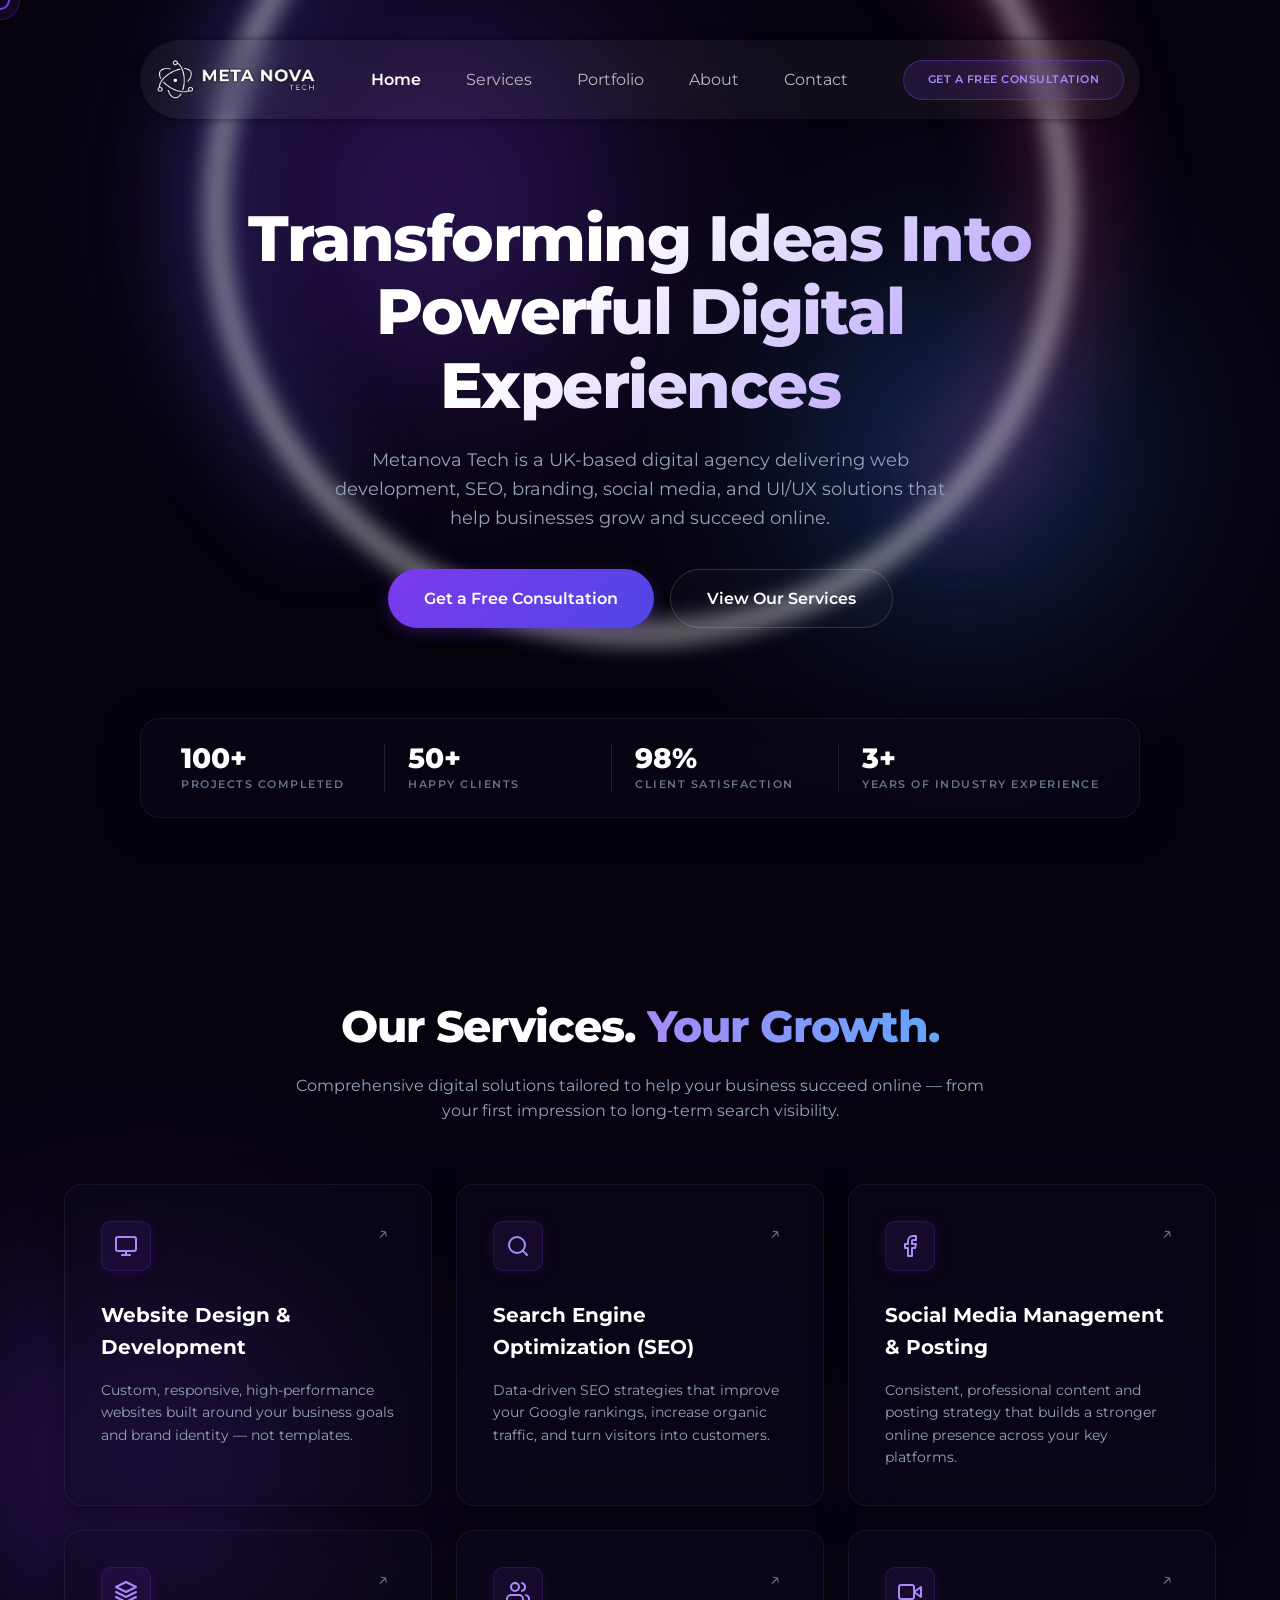
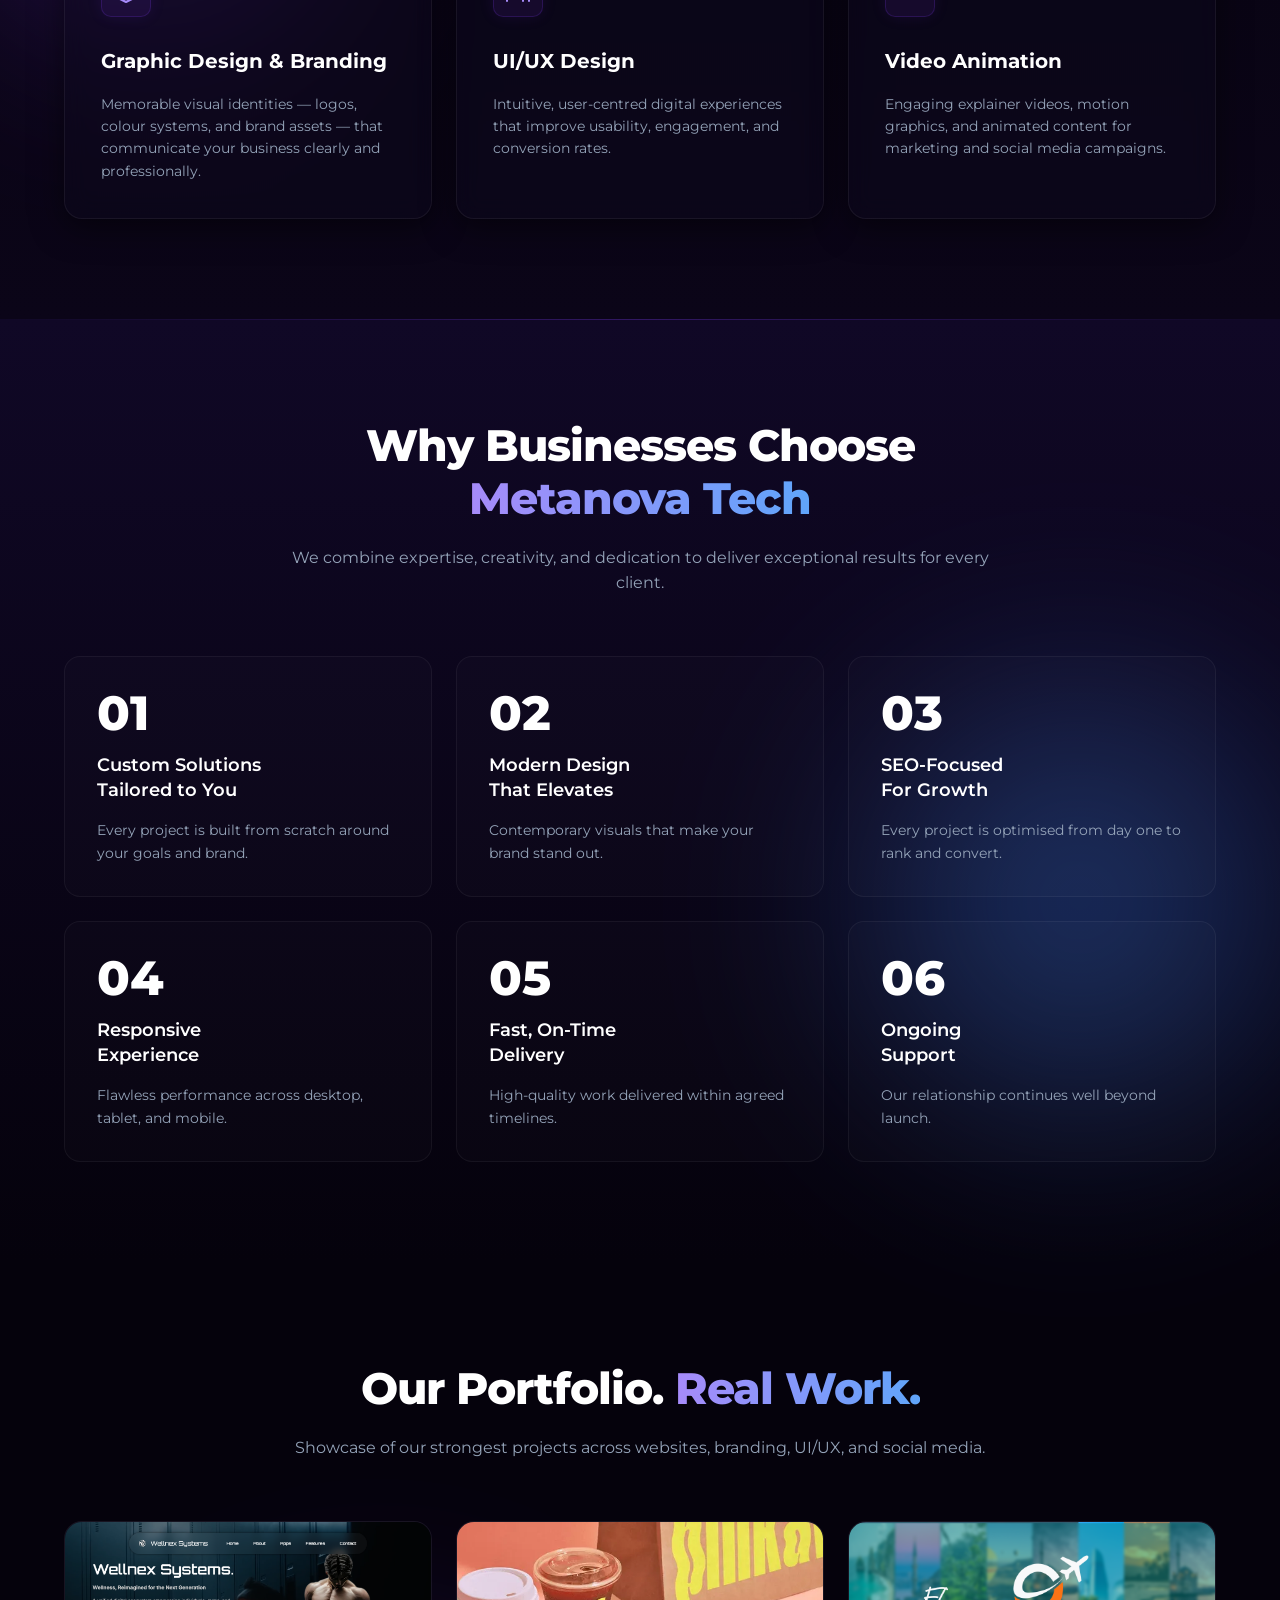
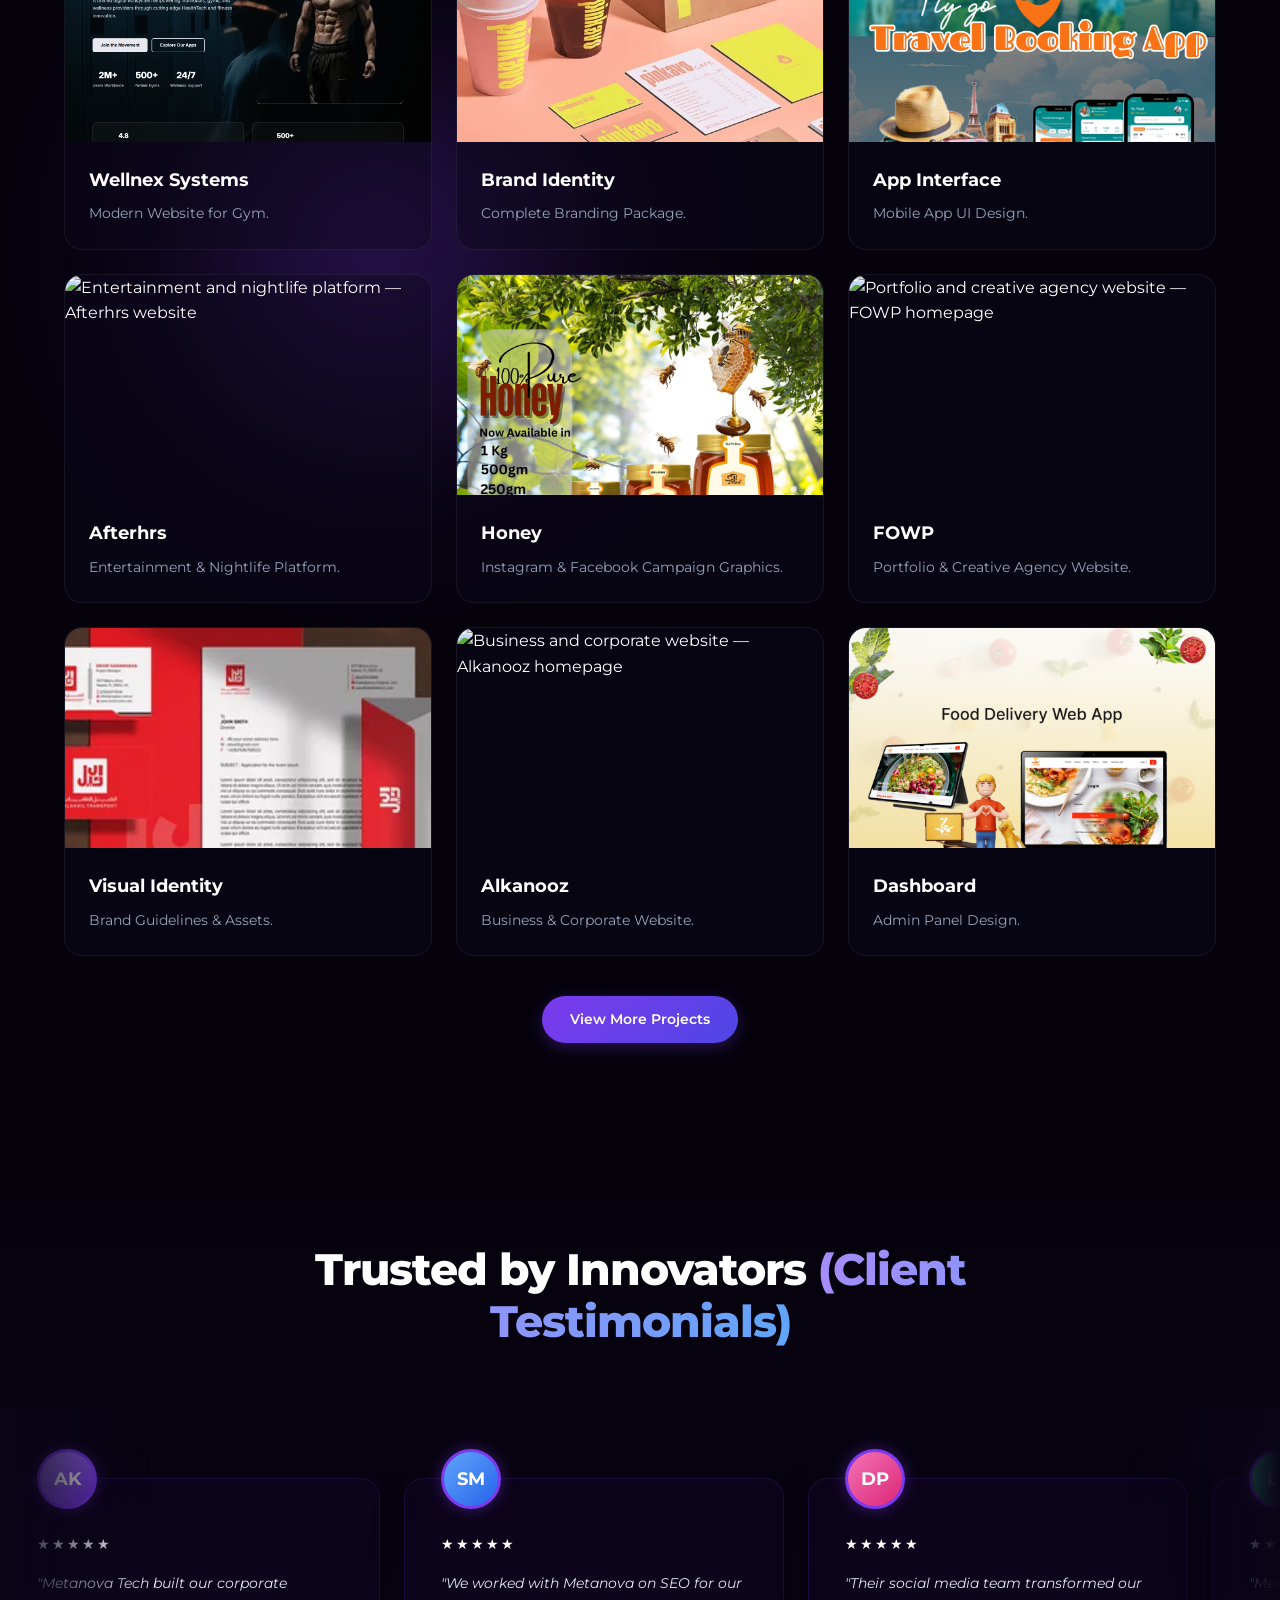
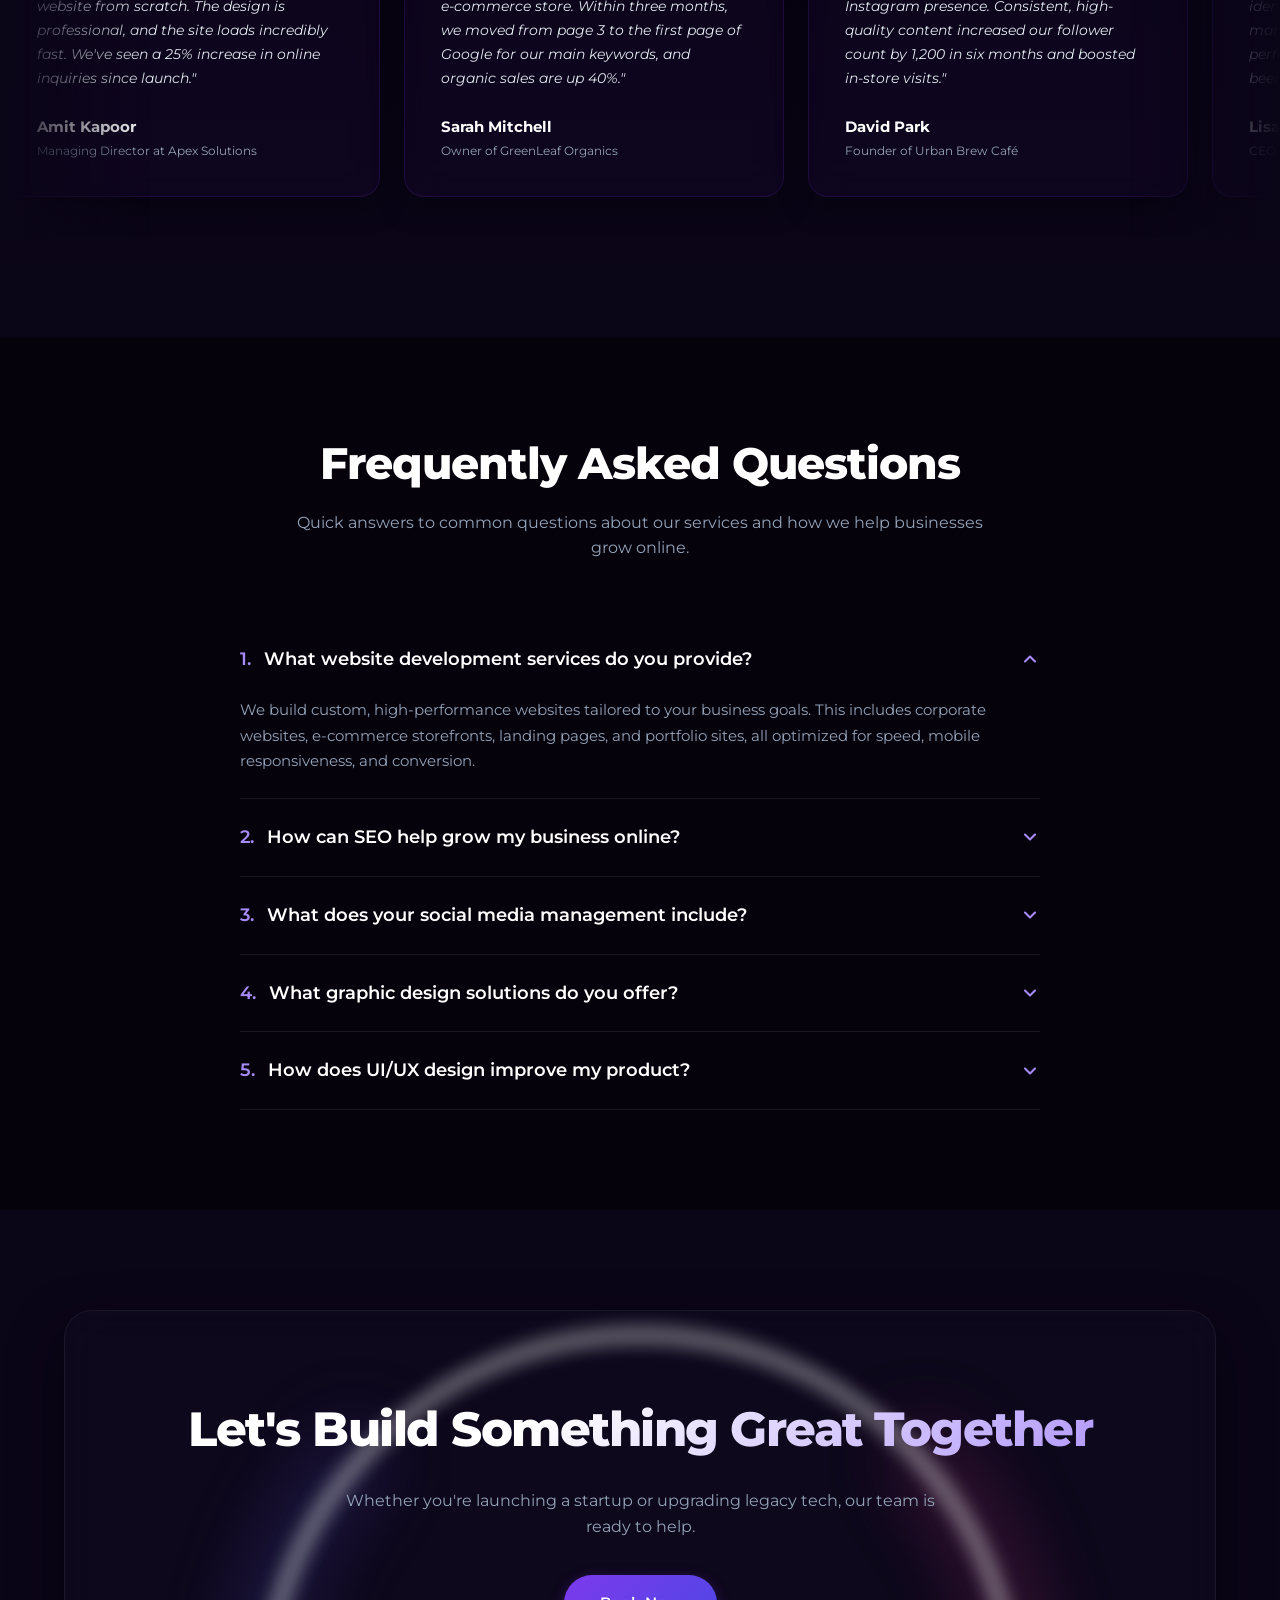
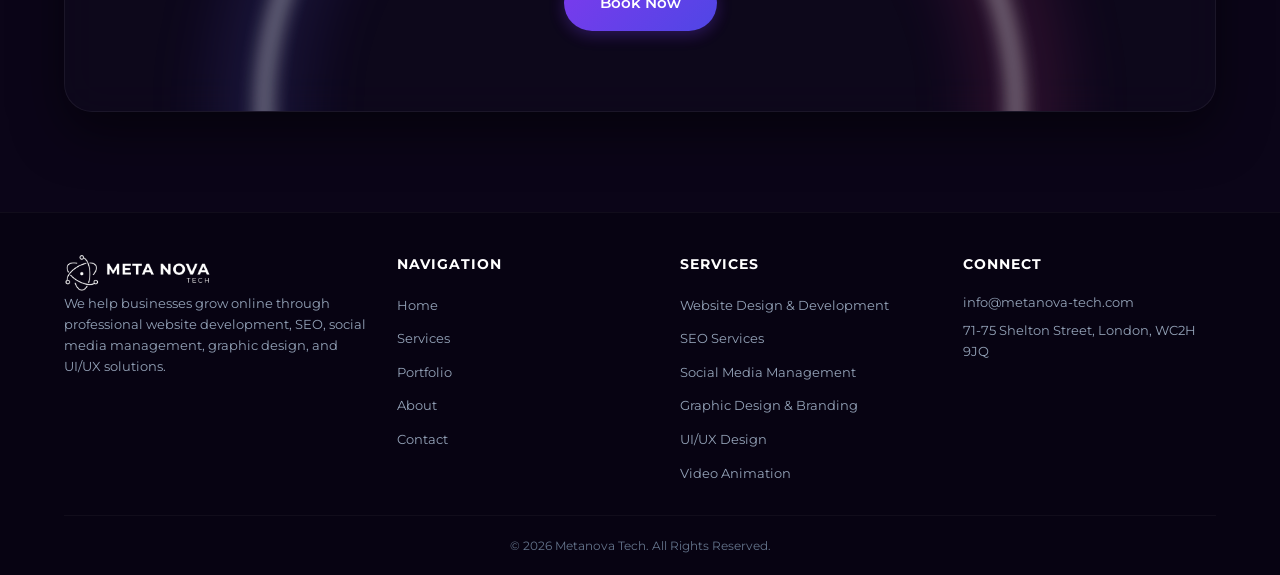
==== commit 1dc46d76: "services page updated and some other changes" ====
--- a/index.html
+++ b/index.html
@@ -3,9 +3,27 @@
 <head>
   <meta charset="UTF-8">
   <meta name="viewport" content="width=device-width, initial-scale=1.0">
-  <title>Metanova Tech - Transforming Ideas Into Digital Growth</title>
-  <meta name="description" content="Metanova Tech helps businesses grow online through professional website development, SEO, social media management, graphic design, and UI/UX solutions.">
+  <title>Metanova Tech | UK Web Design, SEO & Digital Marketing Agency</title>
+  <meta name="description" content="Metanova Tech is a UK-based digital agency helping businesses grow online through website design & development, SEO, social media management, graphic design, and UI/UX solutions.">
   <link rel="stylesheet" href="assets/css/style.css">
+  <script type="application/ld+json">
+  {
+    "@context": "https://schema.org",
+    "@type": "Organization",
+    "name": "Metanova Tech",
+    "url": "https://metanova-tech.vercel.app",
+    "email": "info@metanova-tech.com",
+    "telephone": "+44 7400 749886",
+    "address": {
+      "@type": "PostalAddress",
+      "streetAddress": "71-75 Shelton Street",
+      "addressLocality": "London",
+      "postalCode": "WC2H 9JQ",
+      "addressCountry": "United Kingdom"
+    },
+    "description": "UK-based digital agency offering website design & development, SEO, social media management, branding, and UI/UX design."
+  }
+  </script>
 </head>
 <body>
 
@@ -22,7 +40,7 @@
   <header class="header">
     <div class="nav-container">
       <div class="nav-header">
-        <a href="#" class="logo" id="header-logo">
+        <a href="index.html" class="logo" id="header-logo">
           <img src="assets/media/metanova logo.webp" alt="Metanova Logo" class="logo-img">
         </a>
         <button class="menu-toggle" id="mobile-menu-toggle" aria-label="Toggle Menu">
@@ -40,7 +58,7 @@
         <a href="about.html" class="nav-link" id="nav-about">About</a>
         <a href="contact.html" class="nav-link" id="nav-contact">Contact</a>
       </nav>
-      <a href="contact.html" class="nav-cta">Get a Free Quote</a>
+      <a href="contact.html" class="nav-cta">Get a Free Consultation</a>
     </div>
   </header>
 
@@ -53,9 +71,9 @@
     <div class="container">
       <div class="hero-content">
         <h1 class="hero-title">Transforming Ideas Into<br>Powerful Digital Experiences</h1>
-        <p class="hero-subtitle">Metanova Tech helps businesses grow online through professional website development, SEO, social media management, graphic design, and UI/UX solutions.</p>
+        <p class="hero-subtitle">Metanova Tech is a UK-based digital agency delivering web development, SEO, branding, social media, and UI/UX solutions that help businesses grow and succeed online.</p>
         <div class="hero-ctas">
-          <a href="contact.html" class="btn btn-primary" id="hero-cta-consult">Get Free Consultation</a>
+          <a href="contact.html" class="btn btn-primary" id="hero-cta-consult">Get a Free Consultation</a>
           <a href="index.html#services-section" class="btn btn-ghost" id="hero-cta-work">View Our Services</a>
         </div>
       </div>
@@ -85,7 +103,7 @@
         
         <div class="rating-block">
           <div class="rating-number">3+</div>
-          <div class="rating-text">Years Industry Experience</div>
+          <div class="rating-text">Years of Industry Experience</div>
         </div>
       </div>
     </div>
@@ -96,7 +114,7 @@
     <div class="container">
       <div class="section-header">
         <h2>Our Services. <span>Your Growth.</span></h2>
-        <p>Comprehensive digital solutions tailored to help your business succeed online.</p>
+        <p>Comprehensive digital solutions tailored to help your business succeed online — from your first impression to long-term search visibility.</p>
       </div>
 
       <div class="services-grid">
@@ -110,14 +128,11 @@
             </svg>
           </div>
           <span class="card-arrow">↗</span>
-          <h3>Website Designing & Development</h3>
-          <p>We design and develop modern, responsive, high-performance websites tailored to your business goals.</p>
-          <div class="service-card-overlay">
-            <a href="services.html">View Details</a>
-          </div>
-        </div>
-
-        <!-- Card 2 (Highlighted Gradient) -->
+          <h3>Website Design & Development</h3>
+          <p>Custom, responsive, high-performance websites built around your business goals and brand identity — not templates.</p>
+        </div>
+
+        <!-- Card 2 -->
         <div class="service-card" id="service-seo">
           <div class="card-icon-wrapper">
             <svg width="24" height="24" viewBox="0 0 24 24" fill="none" stroke="currentColor" stroke-width="2" stroke-linecap="round" stroke-linejoin="round">
@@ -127,10 +142,7 @@
           </div>
           <span class="card-arrow">↗</span>
           <h3>Search Engine Optimization (SEO)</h3>
-          <p>Improve your visibility on Google and attract more organic traffic through data-driven SEO strategies.</p>
-          <div class="service-card-overlay">
-            <a href="services.html">View Details</a>
-          </div>
+          <p>Data-driven SEO strategies that improve your Google rankings, increase organic traffic, and turn visitors into customers.</p>
         </div>
 
         <!-- Card 3 -->
@@ -142,10 +154,7 @@
           </div>
           <span class="card-arrow">↗</span>
           <h3>Social Media Management & Posting</h3>
-          <p>Build a stronger online presence with professional social media content and consistent posting strategies.</p>
-          <div class="service-card-overlay">
-            <a href="services.html">View Details</a>
-          </div>
+          <p>Consistent, professional content and posting strategy that builds a stronger online presence across your key platforms.</p>
         </div>
 
         <!-- Card 4 -->
@@ -158,11 +167,8 @@
             </svg>
           </div>
           <span class="card-arrow">↗</span>
-          <h3>Graphic Designing & Branding</h3>
-          <p>Create a memorable brand image with professional graphic design solutions that communicate your message.</p>
-          <div class="service-card-overlay">
-            <a href="services.html">View Details</a>
-          </div>
+          <h3>Graphic Design & Branding</h3>
+          <p>Memorable visual identities — logos, colour systems, and brand assets — that communicate your business clearly and professionally.</p>
         </div>
 
         <!-- Card 5 -->
@@ -177,10 +183,7 @@
           </div>
           <span class="card-arrow">↗</span>
           <h3>UI/UX Design</h3>
-          <p>Design intuitive and visually engaging digital experiences that improve usability and customer satisfaction.</p>
-          <div class="service-card-overlay">
-            <a href="services.html">View Details</a>
-          </div>
+          <p>Intuitive, user-centred digital experiences that improve usability, engagement, and conversion rates.</p>
         </div>
 
         <!-- Card 6 -->
@@ -193,10 +196,7 @@
           </div>
           <span class="card-arrow">↗</span>
           <h3>Video Animation</h3>
-          <p>Bring your brand to life with engaging video animations for explainer videos, social media content, and marketing campaigns.</p>
-          <div class="service-card-overlay">
-            <a href="services.html">View Details</a>
-          </div>
+          <p>Engaging explainer videos, motion graphics, and animated content for marketing and social media campaigns.</p>
         </div>
       </div>
     </div>
@@ -207,7 +207,7 @@
     <div class="container">
       <div class="section-header">
         <h2>Why Businesses Choose <span>Metanova Tech</span></h2>
-        <p>We combine expertise, creativity, and dedication to deliver exceptional results for your business.</p>
+        <p>We combine expertise, creativity, and dedication to deliver exceptional results for every client.</p>
       </div>
 
       <div class="stats-grid">
@@ -215,42 +215,42 @@
         <div class="stat-card" id="feature-custom">
           <div class="stat-number">01</div>
           <div class="stat-label">Custom Solutions<br>Tailored to You</div>
-          <p class="stat-description">We don't use templates. Every solution is built from scratch to perfectly match your business goals and brand identity.</p>
+          <p class="stat-description">Every project is built from scratch around your goals and brand.</p>
         </div>
 
         <!-- Feature 2 -->
         <div class="stat-card" id="feature-design">
           <div class="stat-number">02</div>
           <div class="stat-label">Modern Design<br>That Elevates</div>
-          <p class="stat-description">Stunning, contemporary designs that make your brand stand out and leave a lasting impression on your audience.</p>
+          <p class="stat-description">Contemporary visuals that make your brand stand out.</p>
         </div>
 
         <!-- Feature 3 -->
         <div class="stat-card" id="feature-seo">
           <div class="stat-number">03</div>
-          <div class="stat-label">SEO Focused<br>For Growth</div>
-          <p class="stat-description">Every project is optimized from day one to rank well on search engines and drive organic traffic to your business.</p>
+          <div class="stat-label">SEO-Focused<br>For Growth</div>
+          <p class="stat-description">Every project is optimised from day one to rank and convert.</p>
         </div>
 
         <!-- Feature 4 -->
         <div class="stat-card" id="feature-responsive">
           <div class="stat-number">04</div>
           <div class="stat-label">Responsive<br>Experience</div>
-          <p class="stat-description">Flawless experience on every device — desktop, tablet, and mobile — ensuring no visitor is left behind.</p>
+          <p class="stat-description">Flawless performance across desktop, tablet, and mobile.</p>
         </div>
 
         <!-- Feature 5 -->
         <div class="stat-card" id="feature-fast">
           <div class="stat-number">05</div>
-          <div class="stat-label">Fast Delivery<br>On Time</div>
-          <p class="stat-description">We respect your deadlines and deliver high-quality work within the agreed timeline, every single time.</p>
+          <div class="stat-label">Fast, On-Time<br>Delivery</div>
+          <p class="stat-description">High-quality work delivered within agreed timelines.</p>
         </div>
 
         <!-- Feature 6 -->
         <div class="stat-card" id="feature-support">
           <div class="stat-number">06</div>
-          <div class="stat-label">Ongoing Support<br>Always Here</div>
-          <p class="stat-description">Our relationship doesn't end at launch. We provide continuous support to help your business thrive long-term.</p>
+          <div class="stat-label">Ongoing<br>Support</div>
+          <p class="stat-description">Our relationship continues well beyond launch.</p>
         </div>
       </div>
     </div>
@@ -261,7 +261,7 @@
     <div class="container">
       <div class="section-header">
         <h2>Our Portfolio. <span>Real Work.</span></h2>
-        <p>Explore our projects across different categories.</p>
+        <p>Showcase of our strongest projects across websites, branding, UI/UX, and social media.</p>
       </div>
 
       <!-- Portfolio Grid -->
@@ -269,27 +269,27 @@
         <!-- Mixed Projects (9 total) -->
         <div class="portfolio-item">
           <div class="portfolio-image">
-            <img src="./portfolio/website/wellnex.png" alt="Wellnex Gym">
+            <img src="./portfolio/website/wellnex.png" alt="London gym website design — Wellnex Systems homepage">
           </div>
           <div class="portfolio-info">
             <h3>Wellnex Systems</h3>
-            <p>Modern Website For Gym.</p>
-          </div>
-        </div>
-
-        <div class="portfolio-item">
-          <div class="portfolio-image">
-            <img src="./portfolio/Logo/logo-1.webp" alt="Tech Logo">
-          </div>
-          <div class="portfolio-info">
-            <h3>Tech Logo</h3>
-            <p>Modern Tech Company Logo.</p>
-          </div>
-        </div>
-
-        <div class="portfolio-item">
-          <div class="portfolio-image">
-            <img src="./portfolio/uiux/01.png" alt="App Interface">
+            <p>Modern Website for Gym.</p>
+          </div>
+        </div>
+
+        <div class="portfolio-item">
+          <div class="portfolio-image">
+            <img src="./portfolio/Branding/port1.webp" alt="Complete brand identity package — Brand Identity project">
+          </div>
+          <div class="portfolio-info">
+            <h3>Brand Identity</h3>
+            <p>Complete Branding Package.</p>
+          </div>
+        </div>
+
+        <div class="portfolio-item">
+          <div class="portfolio-image">
+            <img src="./portfolio/uiux/01.png" alt="Mobile app UI design — App Interface project">
           </div>
           <div class="portfolio-info">
             <h3>App Interface</h3>
@@ -299,7 +299,7 @@
 
         <div class="portfolio-item">
           <div class="portfolio-image">
-            <img src="./portfolio/website/afterhrs.png" alt="Afterhrs Website">
+            <img src="./portfolio/website/afterhrs.png" alt="Entertainment and nightlife platform — Afterhrs website">
           </div>
           <div class="portfolio-info">
             <h3>Afterhrs</h3>
@@ -309,27 +309,37 @@
 
         <div class="portfolio-item">
           <div class="portfolio-image">
-            <img src="./portfolio/social media/001.jpeg" alt="Brand Campaign">
+            <img src="./portfolio/social media/001.jpeg" alt="Instagram and Facebook campaign graphics — Honey project">
           </div>
           <div class="portfolio-info">
             <h3>Honey</h3>
-            <p>Instagram & Facebook Graphics.</p>
-          </div>
-        </div>
-
-        <div class="portfolio-item">
-          <div class="portfolio-image">
-            <img src="./portfolio/Branding/port1.webp" alt="Brand Identity">
-          </div>
-          <div class="portfolio-info">
-            <h3>Brand Identity</h3>
-            <p>Complete Branding Package.</p>
-          </div>
-        </div>
-
-        <div class="portfolio-item">
-          <div class="portfolio-image">
-            <img src="./portfolio/website/alkanooz.png" alt="Alkanooz Website">
+            <p>Instagram & Facebook Campaign Graphics.</p>
+          </div>
+        </div>
+
+        <div class="portfolio-item">
+          <div class="portfolio-image">
+            <img src="./portfolio/website/fowp.png" alt="Portfolio and creative agency website — FOWP homepage">
+          </div>
+          <div class="portfolio-info">
+            <h3>FOWP</h3>
+            <p>Portfolio & Creative Agency Website.</p>
+          </div>
+        </div>
+
+        <div class="portfolio-item">
+          <div class="portfolio-image">
+            <img src="./portfolio/Branding/port6.webp" alt="Brand guidelines and assets — Visual Identity project">
+          </div>
+          <div class="portfolio-info">
+            <h3>Visual Identity</h3>
+            <p>Brand Guidelines & Assets.</p>
+          </div>
+        </div>
+
+        <div class="portfolio-item">
+          <div class="portfolio-image">
+            <img src="./portfolio/website/alkanooz.png" alt="Business and corporate website — Alkanooz homepage">
           </div>
           <div class="portfolio-info">
             <h3>Alkanooz</h3>
@@ -339,23 +349,13 @@
 
         <div class="portfolio-item">
           <div class="portfolio-image">
-            <img src="./portfolio/uiux/02.png" alt="Dashboard">
+            <img src="./portfolio/uiux/02.png" alt="Admin panel UI design — Dashboard project">
           </div>
           <div class="portfolio-info">
             <h3>Dashboard</h3>
             <p>Admin Panel Design.</p>
           </div>
         </div>
-
-        <div class="portfolio-item">
-          <div class="portfolio-image">
-            <img src="./portfolio/Logo/logo-2.webp" alt="Brand Mark">
-          </div>
-          <div class="portfolio-info">
-            <h3>Brand Mark</h3>
-            <p>Minimalist Logo Design.</p>
-          </div>
-        </div>
       </div>
       <div class="portfolio-view-more" style="text-align: center; margin-top: 40px;">
         <a href="portfolio.html" class="btn btn-primary">View More Projects</a>
@@ -367,7 +367,7 @@
   <section class="testimonials section-padding" id="testimonials-section">
     <div class="container">
       <div class="section-header">
-        <h2>Trusted by Innovators</h2>
+        <h2>Trusted by Innovators <span>(Client Testimonials)</span></h2>
       </div>
     </div>
 
@@ -378,7 +378,7 @@
         <div class="testimonial-card">
           <div class="testimonial-avatar" style="background: linear-gradient(135deg, #a78bfa, #6d28d9);">AK</div>
           <div class="stars">★★★★★</div>
-          <p class="testimonial-text">"MetaNova Tech built our corporate website from scratch. The design is professional, and the site loads incredibly fast. We've seen a 25% increase in online inquiries since launch."</p>
+          <p class="testimonial-text">"Metanova Tech built our corporate website from scratch. The design is professional, and the site loads incredibly fast. We've seen a 25% increase in online inquiries since launch."</p>
           <div class="testimonial-author">
             <span class="author-name">Amit Kapoor</span>
             <span class="author-title">Managing Director at Apex Solutions</span>
@@ -389,7 +389,7 @@
         <div class="testimonial-card">
           <div class="testimonial-avatar" style="background: linear-gradient(135deg, #60a5fa, #2563eb);">SM</div>
           <div class="stars">★★★★★</div>
-          <p class="testimonial-text">"We worked with MetaNova on SEO for our e-commerce store. Within three months, we moved from page 3 to the first page of Google for our main keywords, and organic sales are up 40%."</p>
+          <p class="testimonial-text">"We worked with Metanova on SEO for our e-commerce store. Within three months, we moved from page 3 to the first page of Google for our main keywords, and organic sales are up 40%."</p>
           <div class="testimonial-author">
             <span class="author-name">Sarah Mitchell</span>
             <span class="author-title">Owner of GreenLeaf Organics</span>
@@ -411,7 +411,7 @@
         <div class="testimonial-card">
           <div class="testimonial-avatar" style="background: linear-gradient(135deg, #34d399, #059669);">LC</div>
           <div class="stars">★★★★★</div>
-          <p class="testimonial-text">"MetaNova designed our complete brand identity—logo, color scheme, and marketing materials. The new look perfectly represents our company and has been well-received by clients."</p>
+          <p class="testimonial-text">"Metanova designed our complete brand identity—logo, color scheme, and marketing materials. The new look perfectly represents our company and has been well-received by clients."</p>
           <div class="testimonial-author">
             <span class="author-name">Lisa Chen</span>
             <span class="author-title">CEO at Nova Wellness Co.</span>
@@ -434,7 +434,7 @@
         <div class="testimonial-card">
           <div class="testimonial-avatar" style="background: linear-gradient(135deg, #a78bfa, #6d28d9);">AK</div>
           <div class="stars">★★★★★</div>
-          <p class="testimonial-text">"MetaNova Tech built our corporate website from scratch. The design is professional, and the site loads incredibly fast. We've seen a 25% increase in online inquiries since launch."</p>
+          <p class="testimonial-text">"Metanova Tech built our corporate website from scratch. The design is professional, and the site loads incredibly fast. We've seen a 25% increase in online inquiries since launch."</p>
           <div class="testimonial-author">
             <span class="author-name">Amit Kapoor</span>
             <span class="author-title">Managing Director at Apex Solutions</span>
@@ -445,7 +445,7 @@
         <div class="testimonial-card">
           <div class="testimonial-avatar" style="background: linear-gradient(135deg, #60a5fa, #2563eb);">SM</div>
           <div class="stars">★★★★★</div>
-          <p class="testimonial-text">"We worked with MetaNova on SEO for our e-commerce store. Within three months, we moved from page 3 to the first page of Google for our main keywords, and organic sales are up 40%."</p>
+          <p class="testimonial-text">"We worked with Metanova on SEO for our e-commerce store. Within three months, we moved from page 3 to the first page of Google for our main keywords, and organic sales are up 40%."</p>
           <div class="testimonial-author">
             <span class="author-name">Sarah Mitchell</span>
             <span class="author-title">Owner of GreenLeaf Organics</span>
@@ -467,7 +467,7 @@
         <div class="testimonial-card">
           <div class="testimonial-avatar" style="background: linear-gradient(135deg, #34d399, #059669);">LC</div>
           <div class="stars">★★★★★</div>
-          <p class="testimonial-text">"MetaNova designed our complete brand identity—logo, color scheme, and marketing materials. The new look perfectly represents our company and has been well-received by clients."</p>
+          <p class="testimonial-text">"Metanova designed our complete brand identity—logo, color scheme, and marketing materials. The new look perfectly represents our company and has been well-received by clients."</p>
           <div class="testimonial-author">
             <span class="author-name">Lisa Chen</span>
             <span class="author-title">CEO at Nova Wellness Co.</span>
@@ -492,8 +492,8 @@
   <section class="faq section-padding" id="faq-section">
     <div class="container">
       <div class="section-header">
-        <h2>Got Questions? <span>We've Got Answers.</span></h2>
-        <p>Find quick answers to common questions about our platform, services, and support.</p>
+        <h2>Frequently Asked Questions</h2>
+        <p>Quick answers to common questions about our services and how we help businesses grow online.</p>
       </div>
 
       <div class="faq-list">
@@ -574,7 +574,7 @@
         <div class="cta-box-glow-arch-inner"></div>
 
         <h2>Let's Build Something Great Together</h2>
-        <p>Whether you're launching a startup or upgrading legacy tech, we're here to help.</p>
+        <p>Whether you're launching a startup or upgrading legacy tech, our team is ready to help.</p>
         <a href="contact.html" class="btn btn-primary" id="cta-box-button">Book Now</a>
       </div>
     </div>
@@ -583,40 +583,11 @@
   <!-- Footer Section -->
   <footer>
     <div class="container">
-      <div class="footer-top">
-        <a href="index.html" class="logo">
-          <img src="assets/media/metanova logo.webp" alt="Metanova Logo" class="footer-logo-img">
-        </a>
-        <div class="social-links">
-          <!-- Twitter/X -->
-          <a href="#" class="social-icon" aria-label="X/Twitter">
-            <svg viewBox="0 0 24 24" xmlns="http://www.w3.org/2000/svg">
-              <path d="M18.244 2.25h3.308l-7.227 8.26 8.502 11.24H16.17l-5.214-6.817L4.99 21.75H1.68l7.73-8.835L1.254 2.25H8.08l4.713 6.231zm-1.161 17.52h1.833L7.084 4.126H5.117z"/>
-            </svg>
-          </a>
-          <!-- GitHub -->
-          <a href="#" class="social-icon" aria-label="GitHub">
-            <svg viewBox="0 0 24 24" xmlns="http://www.w3.org/2000/svg">
-              <path d="M12 2C6.477 2 2 6.484 2 12.017c0 4.425 2.865 8.18 6.839 9.504.5.092.682-.217.682-.483 0-.237-.008-.868-.013-1.703-2.782.605-3.369-1.343-3.369-1.343-.454-1.158-1.11-1.466-1.11-1.466-.908-.62.069-.608.069-.608 1.003.07 1.53 1.032 1.53 1.032.892 1.53 2.341 1.088 2.91.832.092-.647.35-1.088.636-1.338-2.22-.253-4.555-1.113-4.555-4.951 0-1.093.39-1.988 1.029-2.688-.103-.253-.446-1.272.098-2.65 0 0 .84-.27 2.75 1.026A9.564 9.564 0 0112 6.844c.85.004 1.705.115 2.504.337 1.909-1.296 2.747-1.027 2.747-1.027.546 1.379.202 2.398.1 2.651.64.7 1.028 1.595 1.028 2.688 0 3.848-2.339 4.695-4.566 4.943.359.309.678.92.678 1.855 0 1.338-.012 2.419-.012 2.747 0 .268.18.58.688.482A10.019 10.019 0 0022 12.017C22 6.484 17.522 2 12 2z"/>
-            </svg>
-          </a>
-          <!-- LinkedIn -->
-          <a href="#" class="social-icon" aria-label="LinkedIn">
-            <svg viewBox="0 0 24 24" xmlns="http://www.w3.org/2000/svg">
-              <path d="M19 0h-14c-2.761 0-5 2.239-5 5v14c0 2.761 2.239 5 5 5h14c2.762 0 5-2.239 5-5v-14c0-2.761-2.238-5-5-5zm-11 19h-3v-11h3v11zm-1.5-12.268c-.966 0-1.75-.79-1.75-1.764s.784-1.764 1.75-1.764 1.75.79 1.75 1.764-.783 1.764-1.75 1.764zm13.5 12.268h-3v-5.604c0-3.368-4-3.113-4 0v5.604h-3v-11h3v1.765c1.396-2.586 7-2.777 7 2.476v6.759z"/>
-            </svg>
-          </a>
-          <!-- Instagram -->
-          <a href="#" class="social-icon" aria-label="Instagram">
-            <svg viewBox="0 0 24 24" xmlns="http://www.w3.org/2000/svg">
-              <path d="M12 2.163c3.204 0 3.584.012 4.85.07 3.252.148 4.771 1.691 4.919 4.919.058 1.265.069 1.645.069 4.849 0 3.205-.012 3.584-.069 4.849-.149 3.225-1.664 4.771-4.919 4.919-1.266.058-1.644.07-4.85.07-3.204 0-3.584-.012-4.849-.07-3.26-.149-4.771-1.699-4.919-4.92-.058-1.265-.07-1.644-.07-4.849 0-3.204.013-3.583.07-4.849.149-3.227 1.664-4.771 4.919-4.919 1.266-.057 1.645-.069 4.849-.069zM12 0C8.741 0 8.333.014 7.053.072 2.695.272.273 2.69.073 7.051.014 8.333 0 8.741 0 12c0 3.259.014 3.668.072 4.948.2 4.358 2.618 6.78 6.98 6.98 1.281.058 1.689.072 4.948.072 3.259 0 3.668-.014 4.948-.072 4.354-.2 6.782-2.618 6.979-6.98.059-1.28.073-1.689.073-4.948 0-3.259-.014-3.667-.072-4.947-.196-4.354-2.617-6.78-6.979-6.98C15.668.014 15.259 0 12 0zm0 5.838a6.162 6.162 0 100 12.324 6.162 6.162 0 000-12.324zM12 16a4 4 0 110-8 4 4 0 010 8zm6.406-11.845a1.44 1.44 0 100 2.881 1.44 1.44 0 000-2.881z"/>
-            </svg>
-          </a>
-        </div>
-      </div>
-
       <div class="footer-grid">
         <div class="footer-col">
+          <a href="index.html" class="logo">
+            <img src="assets/media/metanova logo.webp" alt="Metanova Logo" class="footer-logo-img">
+          </a>
           <p class="company-description">We help businesses grow online through professional website development, SEO, social media management, graphic design, and UI/UX solutions.</p>
         </div>
         <div class="footer-col">
@@ -632,7 +603,12 @@
         <div class="footer-col">
           <h4>Services</h4>
           <ul class="footer-links">
-            <li><a href="services.html">Our Services</a></li>
+            <li><a href="services.html">Website Design & Development</a></li>
+            <li><a href="services.html">SEO Services</a></li>
+            <li><a href="services.html">Social Media Management</a></li>
+            <li><a href="services.html">Graphic Design & Branding</a></li>
+            <li><a href="services.html">UI/UX Design</a></li>
+            <li><a href="services.html">Video Animation</a></li>
           </ul>
         </div>
         <div class="footer-col">
@@ -645,7 +621,7 @@
       </div>
 
       <div class="footer-bottom">
-        <p class="copyright">© 2025 Metanova Tech. All Rights Reserved.</p>
+        <p class="copyright">© 2026 Metanova Tech. All Rights Reserved.</p>
       </div>
     </div>
   </footer>
--- a/assets/css/style.css
+++ b/assets/css/style.css
@@ -205,8 +205,11 @@
   position: relative;
   transition: all 0.6s cubic-bezier(0.4, 0, 0.2, 1);
   overflow: hidden;
-  padding: 8px 12px;
+  padding: 12px 16px;
   height: auto;
+  width: max-content;
+  align-items: center;
+  justify-content: space-between;
 }
 
 .nav-container .nav-header {
@@ -240,8 +243,8 @@
 
 .logo-img {
   width: auto;
-  width: 200px;
-  height: 70px;
+  width: 160px;
+  height: 55px;
   object-fit: contain;
   transition: all 0.3s ease;
   filter: drop-shadow(0px 0px 1px black);
@@ -250,8 +253,9 @@
 .nav-menu {
   display: flex;
   flex-direction: row;
-  gap: 5px;
-  margin-left: 120px;
+  gap: 15px;
+  margin-left: 40px;
+  margin-right: 40px;
   margin-top: 0;
   padding: 0;
   opacity: 1;
@@ -264,13 +268,13 @@
 }
 
 .nav-cta {
-  margin-left: 50px;
+  margin-left: 0;
   font-size: 11px;
-  padding: 4px 20px;
+  padding: 8px 24px;
   white-space: nowrap;
-  letter-spacing: 0.3px;
+  letter-spacing: 0.5px;
   font-weight: 600;
-  border-radius: 30px;
+  border-radius: 50px;
   border: 1px solid rgba(124, 58, 237, 0.4);
   background: linear-gradient(135deg, rgba(124, 58, 237, 0.15), rgba(99, 102, 241, 0.08));
   color: var(--accent-purple-light);
@@ -278,12 +282,15 @@
   position: relative;
   overflow: hidden;
   z-index: 1;
-  display: flex;
+  display: inline-flex;
   justify-content: center;
   align-items: center;
+  height: 40px;
   max-height: 40px;
-  top: 16px;
-  min-width: 120px;
+  top: 0;
+  min-width: auto;
+  width: fit-content;
+  line-height: 1;
 }
 
 .nav-cta::before {
@@ -423,6 +430,7 @@
     height: 100px;
     max-height: 100px;
     transition: all 0.6s cubic-bezier(0.4, 0, 0.2, 1);
+    align-items: flex-start;
   }
 
   .nav-container.nav-active {
@@ -445,9 +453,10 @@
   }
 
   .nav-cta {
-    margin-left: 100px;
+    margin-left: 0;
     margin-top: 0;
-    max-width: 150px;
+    width: fit-content;
+    max-width: 100%;
     opacity: 0;
     max-height: 0;
     overflow: hidden;
@@ -455,10 +464,10 @@
                 max-height 0.6s cubic-bezier(0.4, 0, 0.2, 1),
                 margin-top 0.6s cubic-bezier(0.4, 0, 0.2, 1);
     transition-delay: 0s;
-    padding: 12px 20px;
-    font-size: 13px;
+    padding: 10px 28px;
+    font-size: 12px;
+    height: 40px;
     top: 0;
-
   }
 
   .nav-container.nav-active .nav-cta {
@@ -485,7 +494,7 @@
                 max-height 0.6s cubic-bezier(0.4, 0, 0.2, 1),
                 transform 0.6s cubic-bezier(0.4, 0, 0.2, 1),
                 margin-top 0.6s cubic-bezier(0.4, 0, 0.2, 1);
-    align-items: center;
+    align-items: flex-start;
   }
 
   .nav-menu.active {
@@ -501,7 +510,7 @@
     padding: 12px 0;
     background: none;
     border: none;
-    text-align: center;
+    text-align: left;
     font-weight: 500;
     color: white;
     font-size: 20px;
@@ -510,7 +519,8 @@
     text-decoration: none;
     display: flex;
     align-items: center;
-    justify-content: space-between;
+    justify-content: flex-start;
+    gap: 15px;
     width: 100%;
     margin: 0;
     border-radius: 0;
@@ -537,10 +547,14 @@
     font-size: 18px;
     opacity: 0.7;
     transition: all 0.4s cubic-bezier(0.4, 0, 0.2, 1);
+    position: absolute;
+    right: 0;
+    top: 50%;
+    transform: translateY(-50%);
   }
 
   .nav-menu .nav-link:hover::after {
-    transform: translateX(8px);
+    transform: translateY(-50%) translateX(8px);
     opacity: 1;
   }
 }
@@ -1363,7 +1377,7 @@
 footer {
   background-color: #070312;
   border-top: 1px solid rgba(255, 255, 255, 0.04);
-  padding: 80px 0 30px 0;
+  padding: 40px 0 20px 0;
   position: relative;
   z-index: 10;
 }
@@ -1372,120 +1386,84 @@
   display: flex;
   justify-content: space-between;
   align-items: center;
-  margin-bottom: 60px;
-}
-.footer-logo{
-  display: flex;
-  align-items: center;
-}
-.footer-logo p{
-  font-size: 18px;
-  font-weight: 800;
-  color: #ffffff;
-  margin-left: 12px;
-  font-family: var(--font-headings);
-}
-.footer-logo img,
+  margin-bottom: 30px;
+}
+
+.footer-logo {
+  display: flex;
+  align-items: center;
+}
+
 .footer-logo-img {
-  height: 50px;
+  height: 40px;
   width: auto;
   object-fit: contain;
 }
 
+.footer-grid {
+  display: grid;
+  grid-template-columns: 1.2fr 1fr 1fr 1fr;
+  gap: 30px;
+  margin-bottom: 30px;
+}
+
+.footer-col {
+  display: flex;
+  flex-direction: column;
+}
+
+.footer-col h4 {
+  font-family: var(--font-headings);
+  font-size: 14px;
+  font-weight: 700;
+  color: #ffffff;
+  margin-bottom: 16px;
+  text-transform: uppercase;
+  letter-spacing: 1px;
+}
+
+.footer-links {
+  display: flex;
+  flex-direction: column;
+  gap: 8px;
+}
+
+.footer-links a {
+  font-size: 13px;
+  color: #94a3b8;
+  transition: color 0.3s ease;
+}
+
+.footer-links a:hover {
+  color: #ffffff;
+}
+
+.footer-contact-info {
+  font-size: 13px;
+  color: #94a3b8;
+  display: flex;
+  flex-direction: column;
+  gap: 8px;
+}
+
+.footer-contact-info a {
+  transition: color 0.3s ease;
+}
+
+.footer-contact-info a:hover {
+  color: #ffffff;
+}
+
 .company-description {
   color: #94a3b8;
-  font-size: 14px;
+  font-size: 13px;
   line-height: 1.6;
-}
-.social-links {
-  display: flex;
-  gap: 16px;
-}
-
-.social-icon {
-  width: 40px;
-  height: 40px;
-  border-radius: 50%;
-  background: rgba(255, 255, 255, 0.03);
-  border: 1px solid rgba(255, 255, 255, 0.08);
-  display: flex;
-  align-items: center;
-  justify-content: center;
-  color: #94a3b8;
-  transition: all 0.3s ease;
-}
-
-.social-icon:hover {
-  background: var(--accent-purple);
-  border-color: var(--accent-purple-light);
-  color: #ffffff;
-  box-shadow: 0 0 12px rgba(124, 58, 237, 0.4);
-  transform: translateY(-2px);
-}
-
-.social-icon svg {
-  width: 18px;
-  height: 18px;
-  fill: currentColor;
-}
-
-.footer-grid {
-  display: grid;
-  grid-template-columns: repeat(4, 1fr);
-  gap: 40px;
-  margin-bottom: 60px;
-}
-
-.footer-col {
-  display: flex;
-  flex-direction: column;
-}
-
-.footer-col h4 {
-  font-family: var(--font-headings);
-  font-size: 15px;
-  font-weight: 600;
-  color: #ffffff;
-  margin-bottom: 24px;
-  text-transform: uppercase;
-  letter-spacing: 1px;
-}
-
-.footer-links {
-  display: flex;
-  flex-direction: column;
-  gap: 12px;
-}
-
-.footer-links a {
-  font-size: 14px;
-  color: #94a3b8;
-  transition: color 0.3s ease;
-}
-
-.footer-links a:hover {
-  color: #ffffff;
-}
-
-.footer-contact-info {
-  font-size: 14px;
-  color: #94a3b8;
-  display: flex;
-  flex-direction: column;
-  gap: 12px;
-}
-
-.footer-contact-info a {
-  transition: color 0.3s ease;
-}
-
-.footer-contact-info a:hover {
-  color: #ffffff;
+  margin-bottom: 0;
 }
 
 .footer-bottom {
   border-top: 1px solid rgba(255, 255, 255, 0.04);
-  padding-top: 30px;
+  padding-top: 20px;
   text-align: center;
 }
 
@@ -2246,8 +2224,8 @@
 }
 
 .timeline-dot {
-  width: 48px;
-  height: 48px;
+  width: 50px;
+  height: 50px;
   border-radius: 50%;
   background: var(--card-highlight-gradient);
   border: 2px solid rgba(124, 58, 237, 0.5);
@@ -2262,7 +2240,11 @@
   color: var(--accent-purple-light);
   flex-shrink: 0;
 }
-
+.last{
+  width: 60px;
+  height: 60px;
+  text-align: center;
+}
 .timeline-year {
   font-size: 11px;
   text-transform: uppercase;
@@ -3343,3 +3325,222 @@
     justify-content: center;
   }
 }
+
+/* ── Services Zig-Zag Layout ── */
+.services-zigzag {
+  position: relative;
+  background: linear-gradient(180deg, var(--bg-color) 0%, var(--bg-color-alt) 100%);
+}
+
+.service-zigzag-item {
+  display: grid;
+  grid-template-columns: 1fr 1fr;
+  gap: 60px;
+  align-items: center;
+  margin-bottom: 100px;
+  position: relative;
+}
+
+.service-zigzag-item:last-child {
+  margin-bottom: 0;
+}
+
+.service-zigzag-item.reversed {
+  direction: rtl;
+}
+
+.service-zigzag-item.reversed .service-zigzag-image,
+.service-zigzag-item.reversed .service-zigzag-content {
+  direction: ltr;
+}
+
+.service-zigzag-image {
+  position: relative;
+  border-radius: 24px;
+  overflow: hidden;
+  box-shadow: 0 20px 60px rgba(0, 0, 0, 0.4);
+  transition: transform 0.4s ease;
+}
+
+.service-zigzag-image:hover {
+  transform: scale(1.02);
+}
+
+.service-zigzag-image img {
+  width: 100%;
+  height: auto;
+  display: block;
+  transition: transform 0.6s ease;
+}
+
+.service-zigzag-item:hover .service-zigzag-image img {
+  transform: scale(1.05);
+}
+
+.service-zigzag-number {
+  font-family: var(--font-headings);
+  font-size: 64px;
+  font-weight: 800;
+  background: var(--accent-text-gradient);
+  -webkit-background-clip: text;
+  -webkit-text-fill-color: transparent;
+  margin-bottom: 8px;
+  line-height: 1;
+}
+
+.service-zigzag-content h3 {
+  font-family: var(--font-headings);
+  font-size: 32px;
+  font-weight: 800;
+  margin-bottom: 16px;
+  line-height: 1.2;
+}
+
+.service-zigzag-content p {
+  color: #94a3b8;
+  font-size: 16px;
+  line-height: 1.8;
+  margin-bottom: 28px;
+}
+
+.service-zigzag-features {
+  list-style: none;
+  padding: 0;
+  margin: 0;
+  display: flex;
+  flex-direction: column;
+  gap: 12px;
+}
+
+.service-zigzag-features li {
+  padding-left: 28px;
+  position: relative;
+  font-size: 15px;
+  color: #cbd5e1;
+  font-weight: 500;
+}
+
+.service-zigzag-features li::before {
+  content: '';
+  position: absolute;
+  left: 0;
+  top: 50%;
+  transform: translateY(-50%);
+  width: 10px;
+  height: 10px;
+  background: var(--accent-purple);
+  border-radius: 50%;
+  box-shadow: 0 0 12px rgba(124, 58, 237, 0.6);
+}
+
+/* ── Approach Grid ── */
+.approach-grid {
+  display: grid;
+  grid-template-columns: repeat(3, 1fr);
+  gap: 24px;
+  position: relative;
+  z-index: 10;
+}
+
+.approach-card {
+  background: var(--card-bg);
+  border: 1px solid var(--card-border);
+  border-radius: 20px;
+  padding: 40px 32px;
+  backdrop-filter: blur(12px);
+  -webkit-backdrop-filter: blur(12px);
+  transition: all 0.4s cubic-bezier(0.4, 0, 0.2, 1);
+}
+
+.approach-card:hover {
+  transform: translateY(-8px);
+  border-color: var(--card-border-hover);
+  box-shadow: 0 16px 48px rgba(124, 58, 237, 0.15);
+}
+
+.approach-icon {
+  width: 60px;
+  height: 60px;
+  border-radius: 14px;
+  background: rgba(124, 58, 237, 0.1);
+  border: 1px solid rgba(124, 58, 237, 0.25);
+  display: flex;
+  align-items: center;
+  justify-content: center;
+  margin-bottom: 24px;
+  color: var(--accent-purple-light);
+  transition: all 0.3s ease;
+}
+
+.approach-card:hover .approach-icon {
+  background: var(--accent-purple);
+  border-color: var(--accent-purple);
+  color: #fff;
+  transform: translateY(-4px);
+  box-shadow: 0 8px 24px rgba(124, 58, 237, 0.4);
+}
+
+.approach-icon svg {
+  width: 28px;
+  height: 28px;
+  stroke: currentColor;
+  fill: none;
+  stroke-width: 2;
+  stroke-linecap: round;
+  stroke-linejoin: round;
+}
+
+.approach-card h3 {
+  font-family: var(--font-headings);
+  font-size: 20px;
+  font-weight: 700;
+  margin-bottom: 12px;
+  color: #fff;
+}
+
+.approach-card p {
+  font-size: 14px;
+  color: #94a3b8;
+  line-height: 1.7;
+}
+
+/* ── Responsive for Zig-Zag ── */
+@media (max-width: 1024px) {
+  .service-zigzag-item {
+    gap: 40px;
+  }
+  
+  .service-zigzag-number {
+    font-size: 48px;
+  }
+  
+  .service-zigzag-content h3 {
+    font-size: 26px;
+  }
+}
+
+@media (max-width: 991px) {
+  .service-zigzag-item,
+  .service-zigzag-item.reversed {
+    grid-template-columns: 1fr;
+    gap: 40px;
+    direction: ltr;
+  }
+  
+  .service-zigzag-item .service-zigzag-image,
+  .service-zigzag-item.reversed .service-zigzag-image {
+    order: -1;
+  }
+  
+  .service-zigzag-number {
+    font-size: 40px;
+  }
+  
+  .service-zigzag-content h3 {
+    font-size: 24px;
+  }
+  
+  .approach-grid {
+    grid-template-columns: 1fr;
+  }
+}
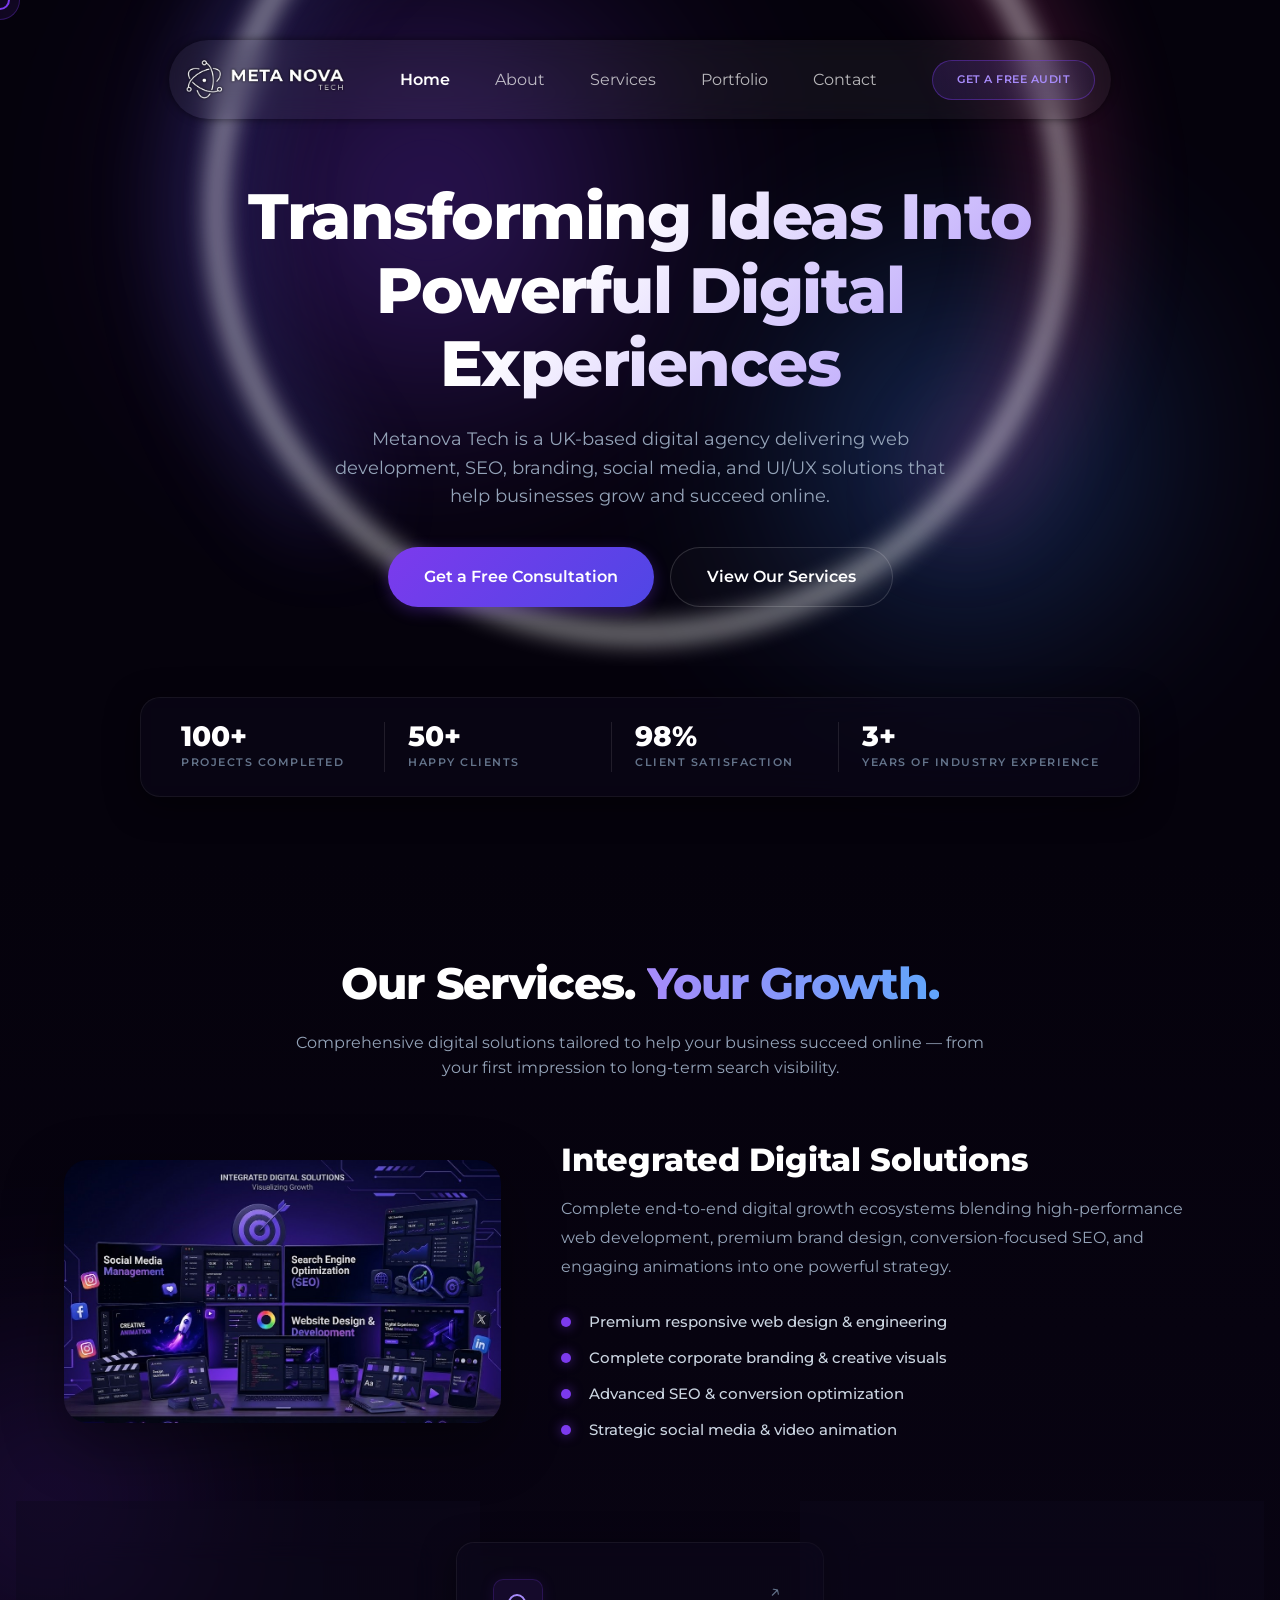
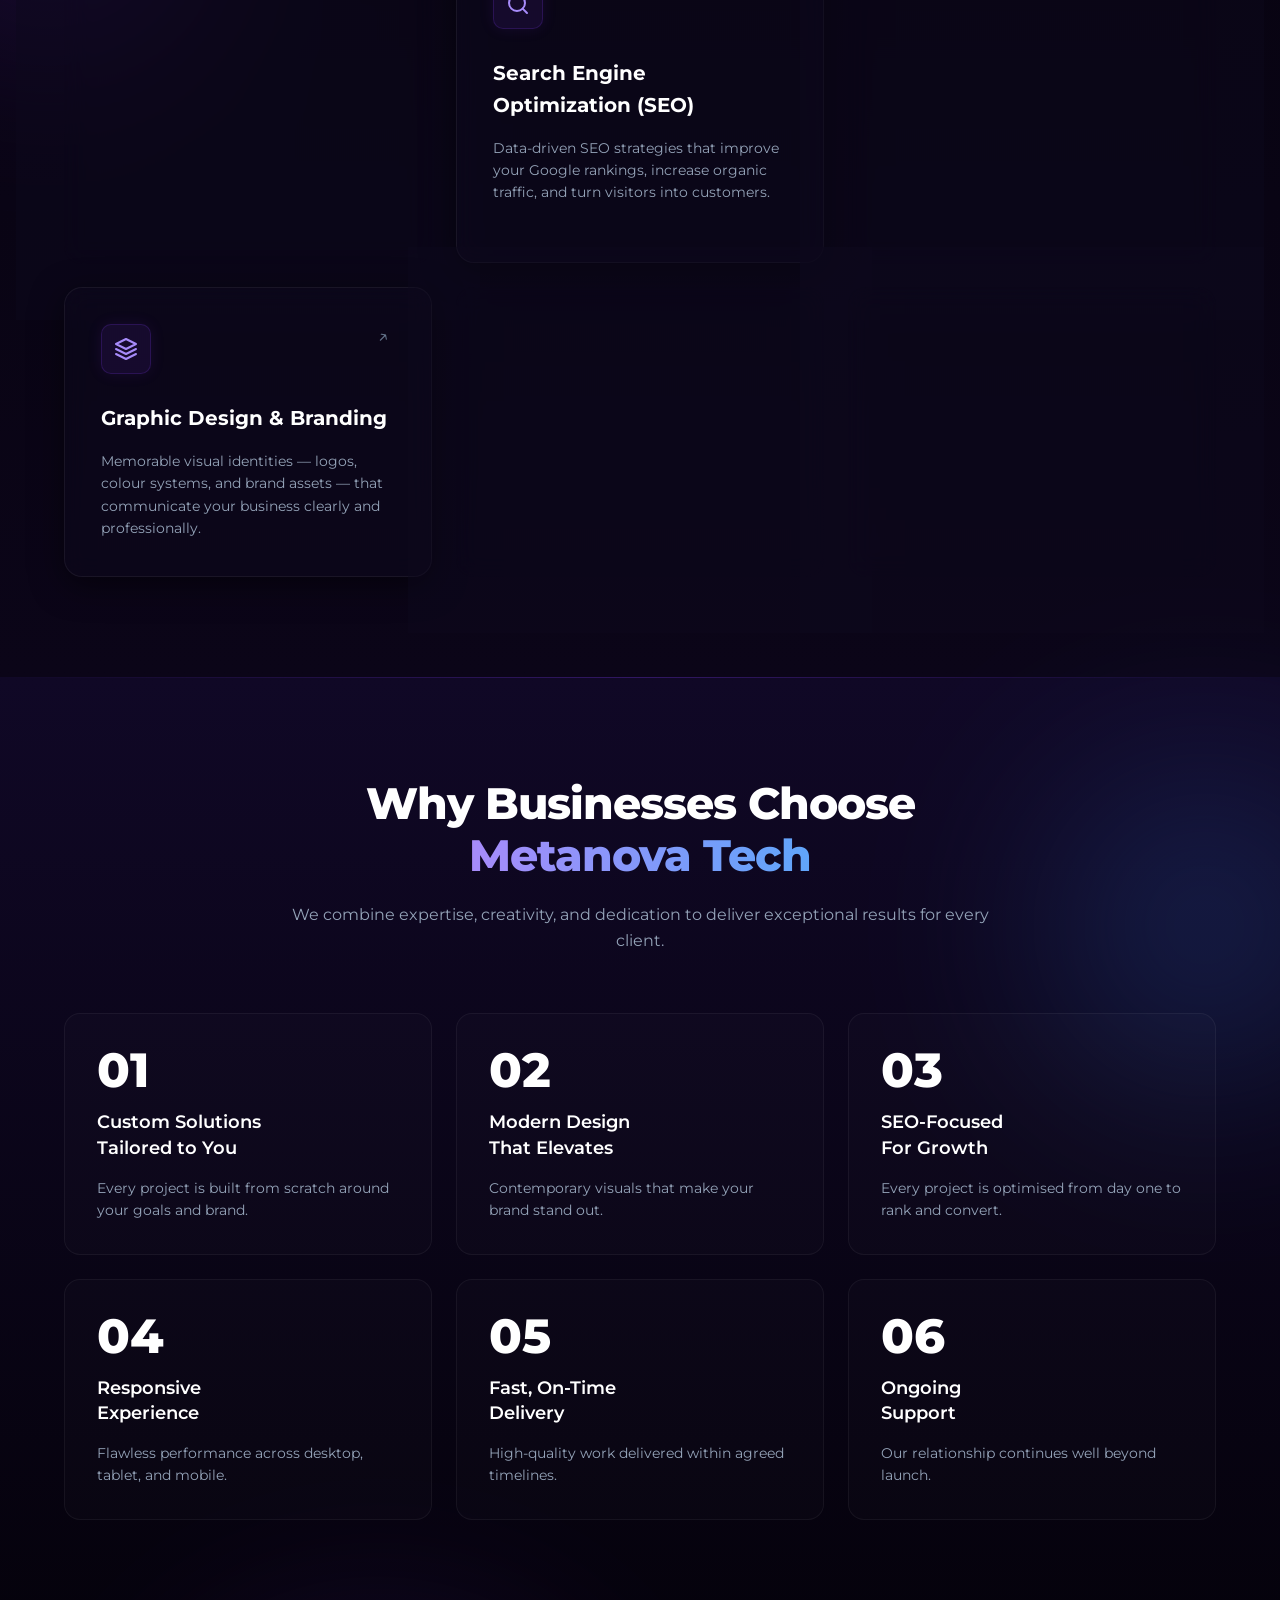
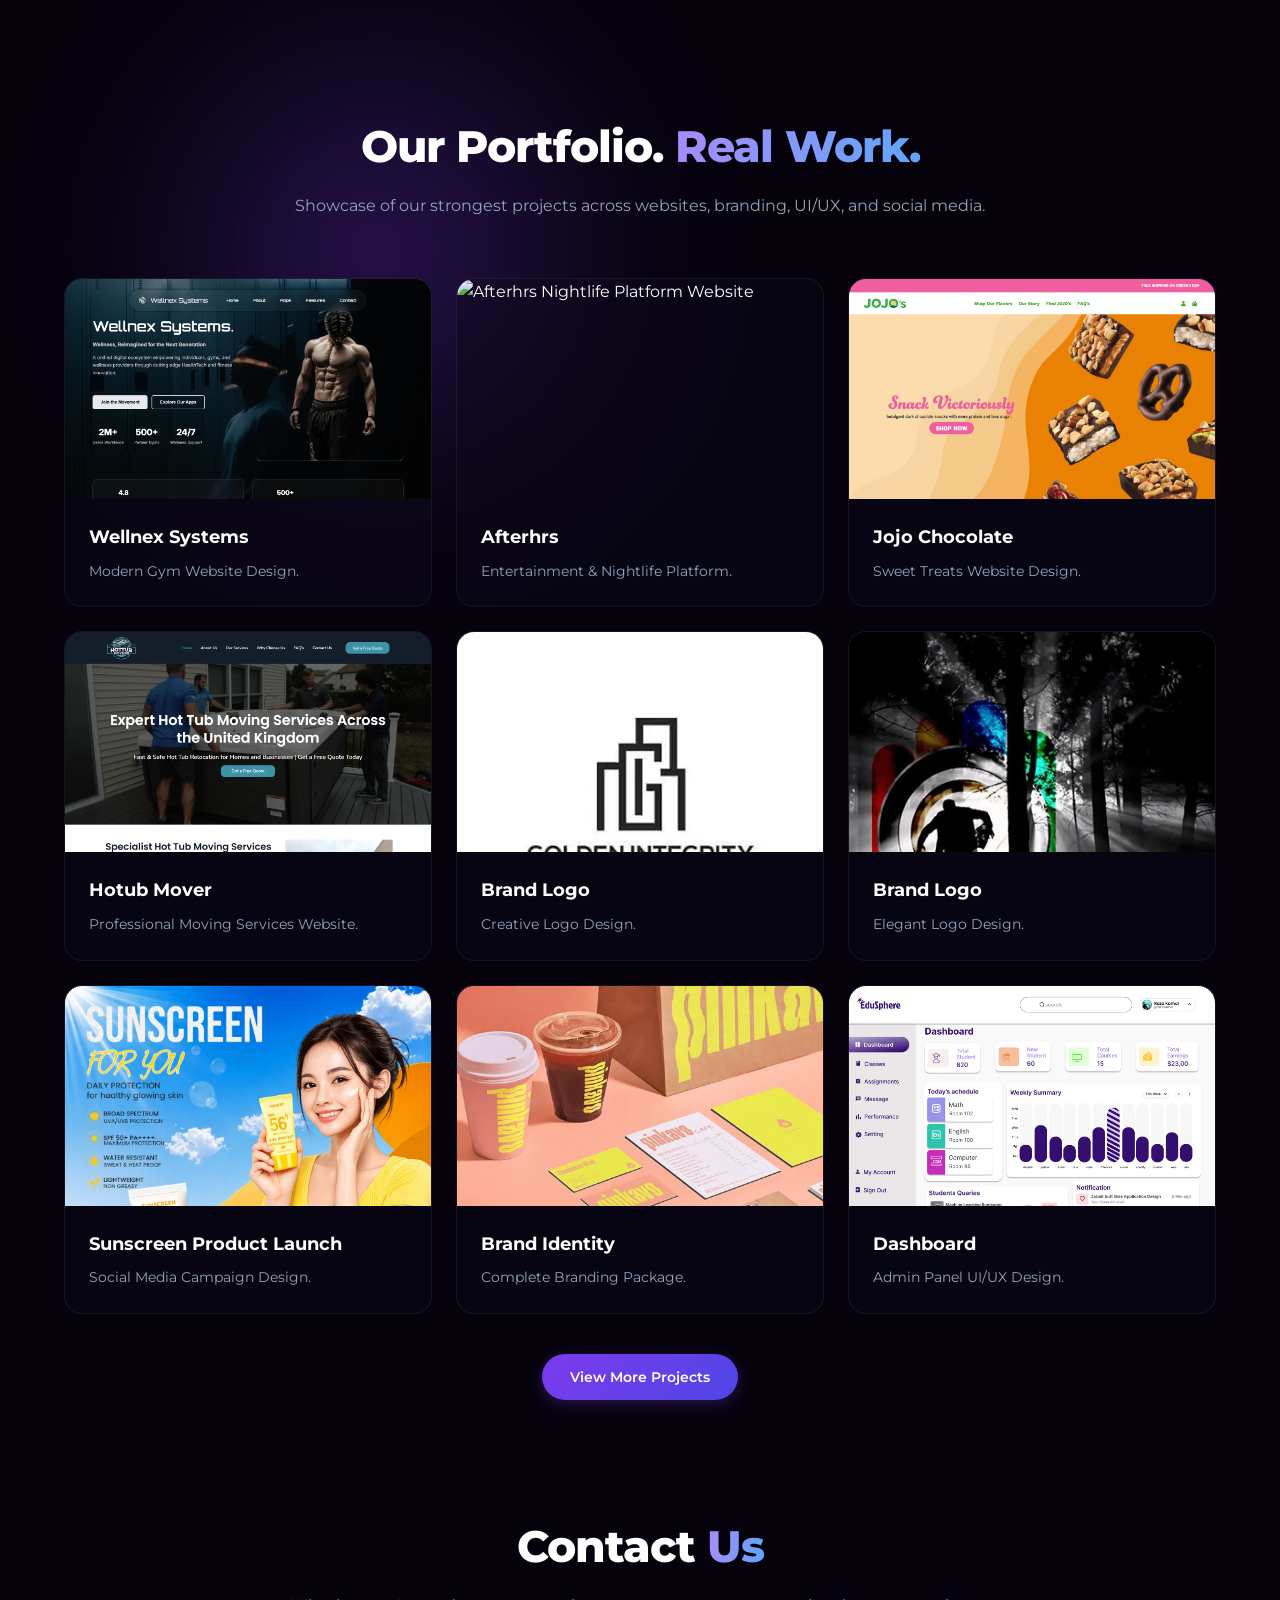
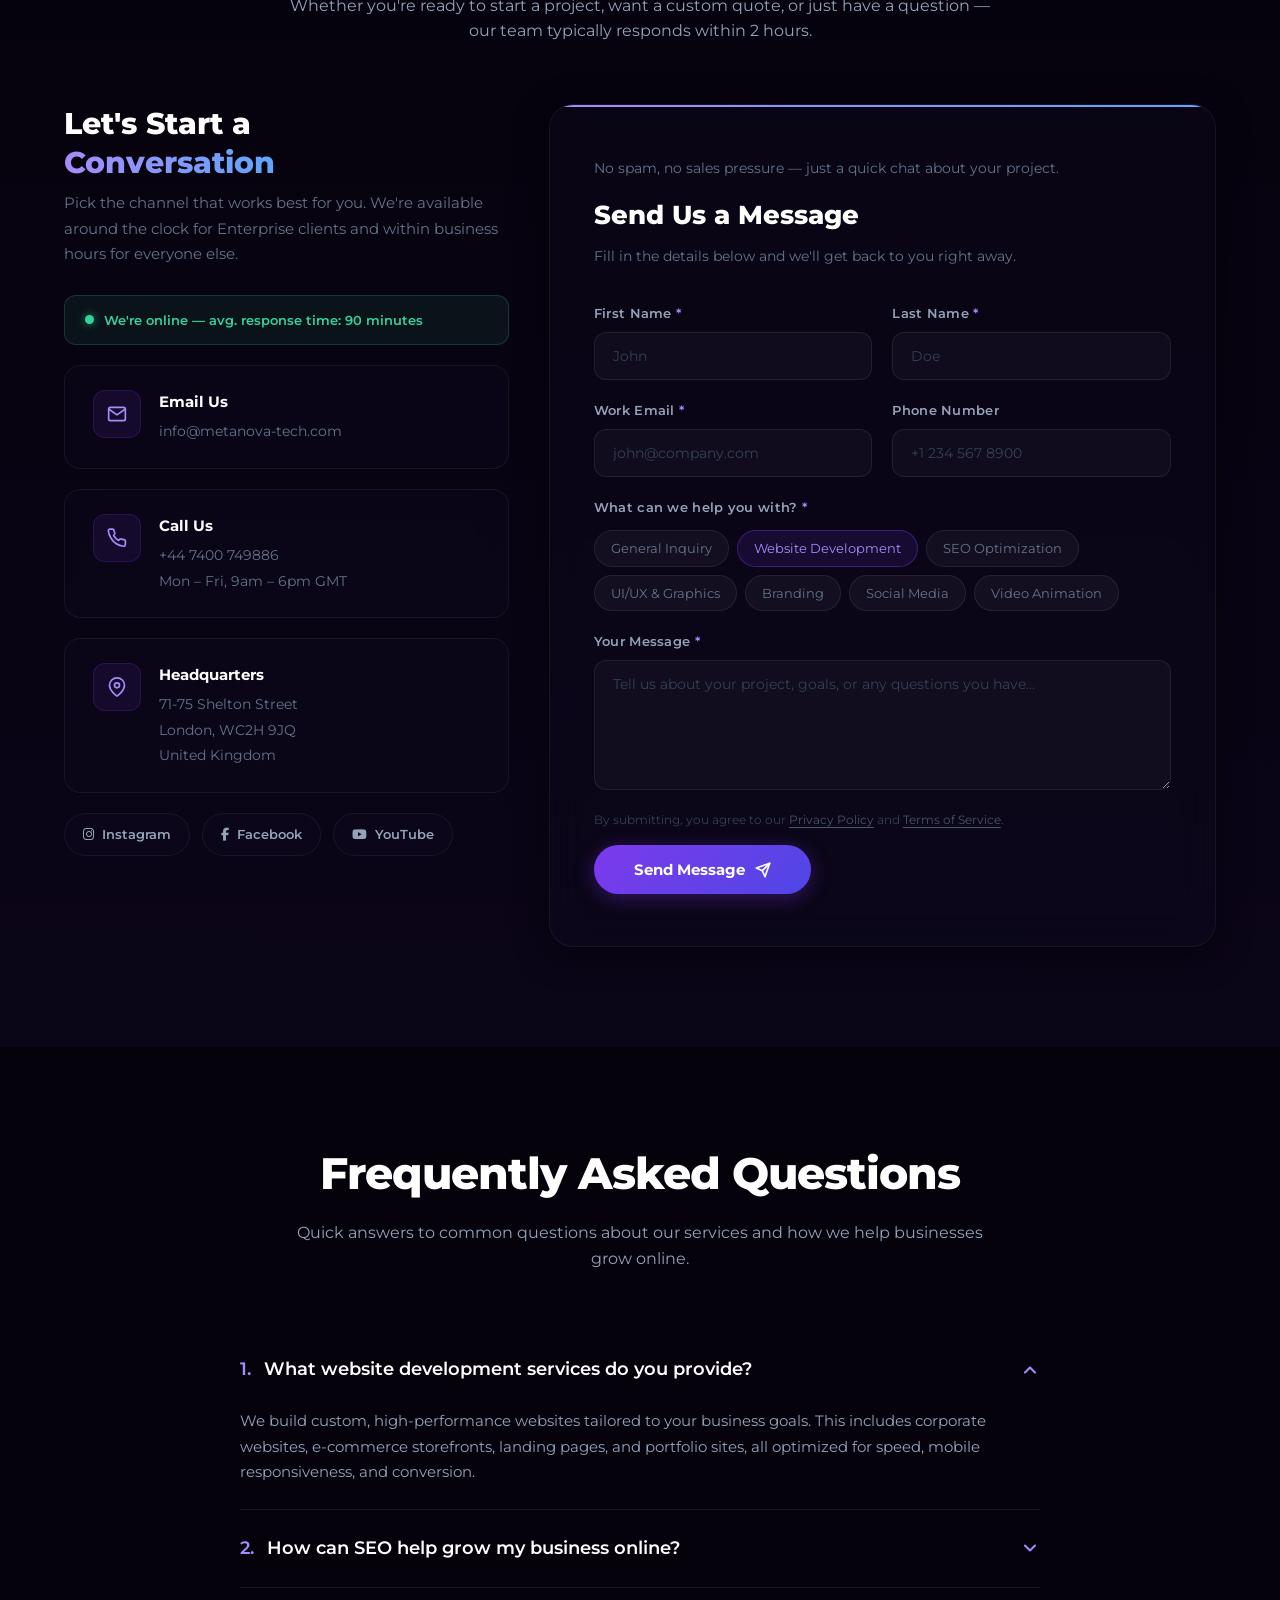
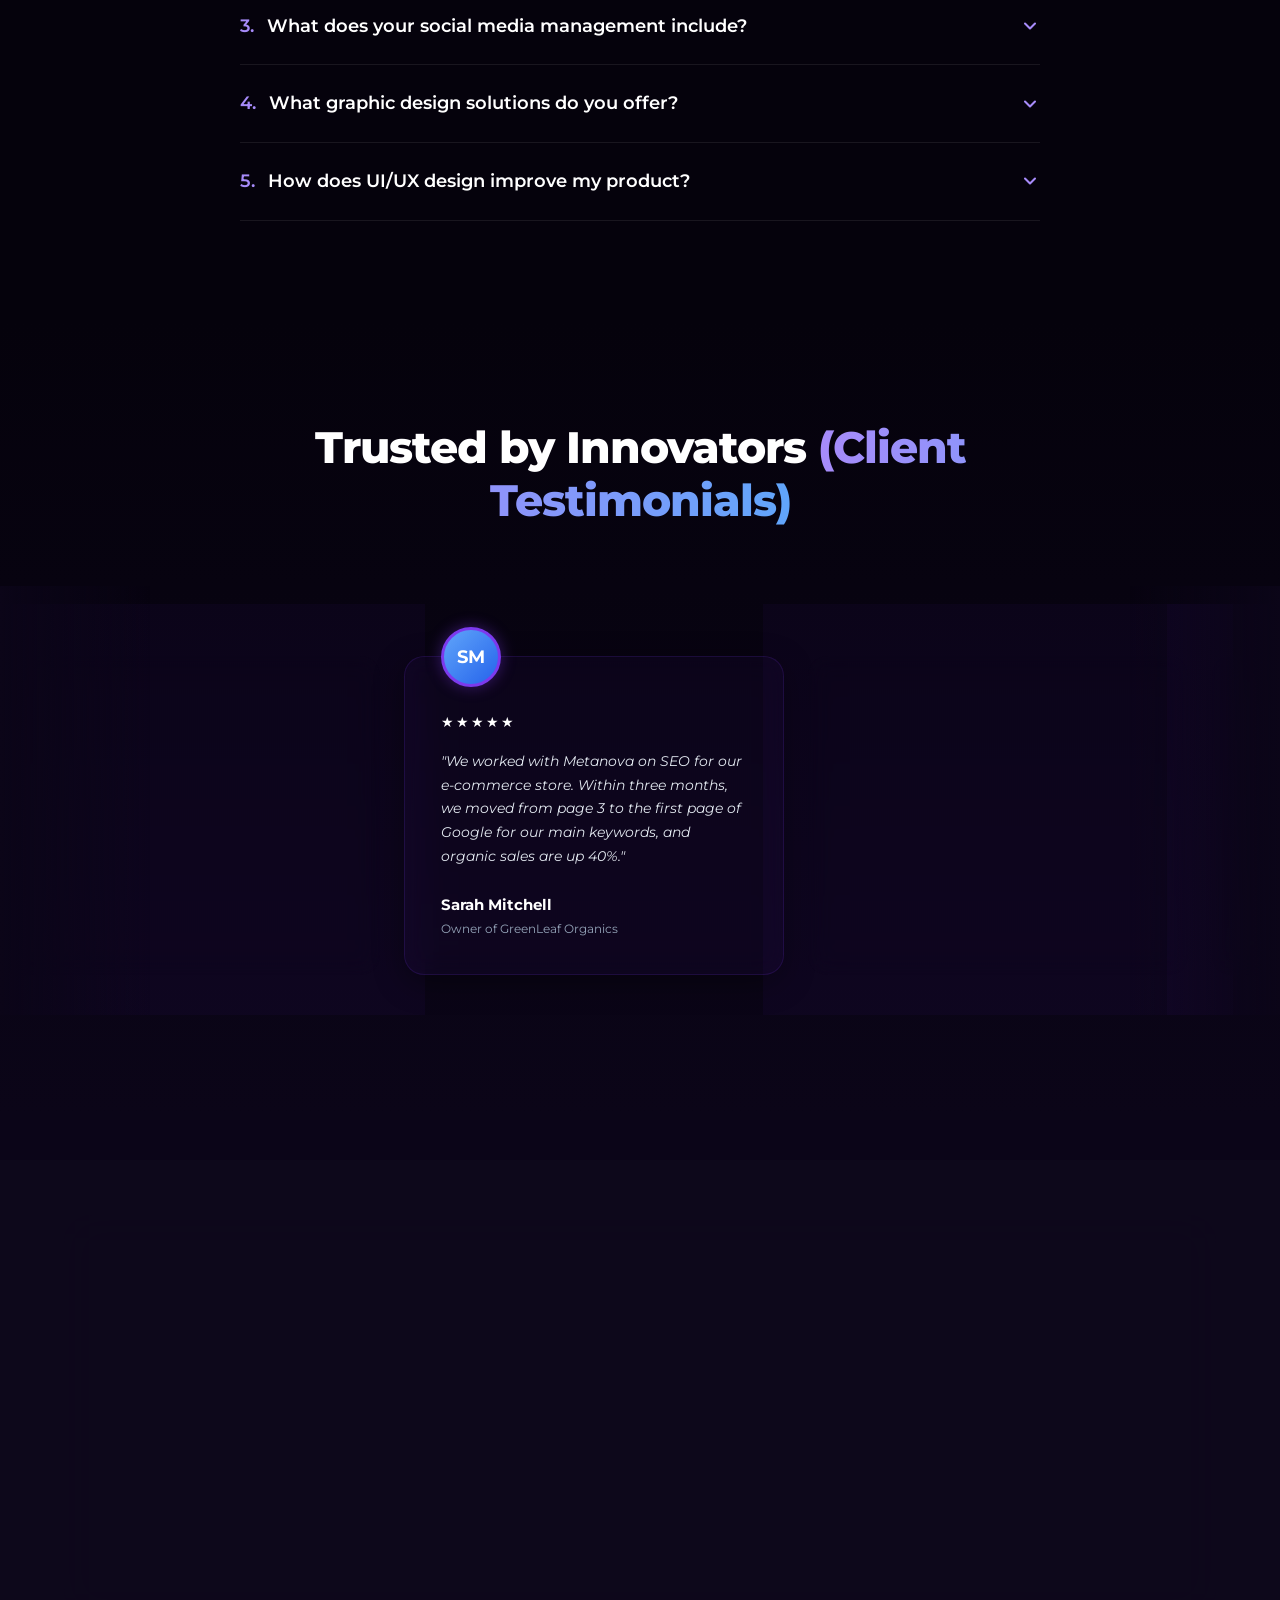
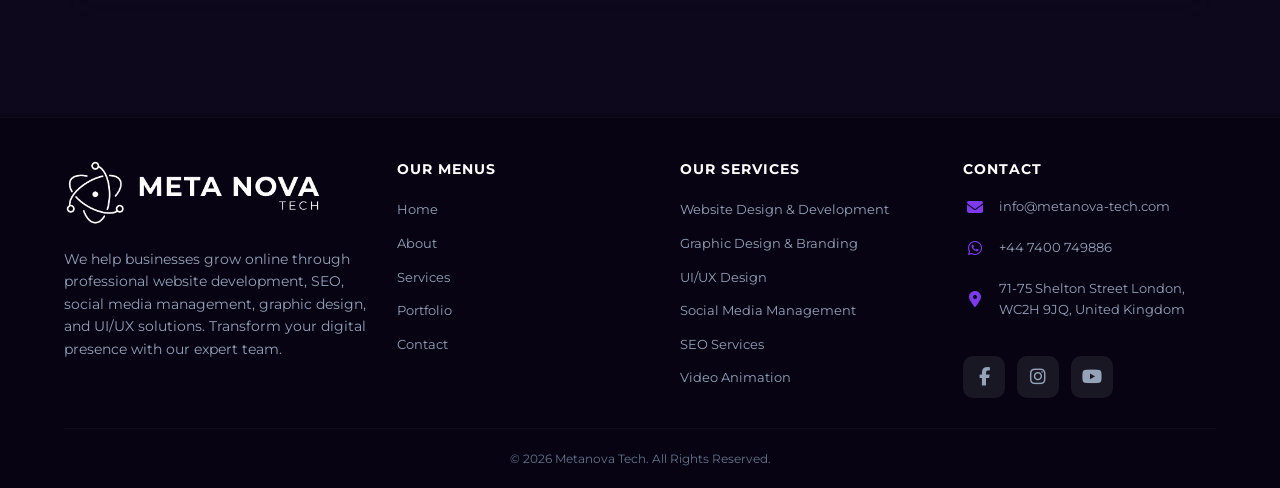
==== commit 46b9a222: "Updated Final version with some changes and customizations" ====
--- a/index.html
+++ b/index.html
@@ -1,11 +1,14 @@
 <!DOCTYPE html>
 <html lang="en">
+
 <head>
   <meta charset="UTF-8">
   <meta name="viewport" content="width=device-width, initial-scale=1.0">
   <title>Metanova Tech | UK Web Design, SEO & Digital Marketing Agency</title>
-  <meta name="description" content="Metanova Tech is a UK-based digital agency helping businesses grow online through website design & development, SEO, social media management, graphic design, and UI/UX solutions.">
+  <meta name="description"
+    content="Metanova Tech is a UK-based digital agency helping businesses grow online through website design & development, SEO, social media management, graphic design, and UI/UX solutions.">
   <link rel="stylesheet" href="assets/css/style.css">
+  <link rel="stylesheet" href="https://cdnjs.cloudflare.com/ajax/libs/font-awesome/6.5.1/css/all.min.css">
   <script type="application/ld+json">
   {
     "@context": "https://schema.org",
@@ -25,14 +28,16 @@
   }
   </script>
 </head>
+
 <body>
 
   <!-- Background Glowing Orbs -->
   <div class="bg-glow-container">
     <div class="glow-orb glow-purple" style="top: -100px; left: 10%; width: 600px; height: 600px;"></div>
     <div class="glow-orb glow-blue" style="top: 200px; right: 5%; width: 500px; height: 500px;"></div>
-    <div class="glow-orb glow-purple" style="top: 1200px; left: -100px; width: 500px; height: 500px;"></div>
-    <div class="glow-orb glow-blue" style="top: 2200px; right: -100px; width: 600px; height: 600px;"></div>
+    <div class="glow-orb glow-purple" style="top: 1300px; left: -150px; width: 400px; height: 400px; opacity: 0.3;">
+    </div>
+    <div class="glow-orb glow-blue" style="top: 2300px; right: -150px; width: 450px; height: 450px; opacity: .3;"></div>
     <div class="glow-orb glow-purple" style="top: 3200px; left: 10%; width: 500px; height: 500px;"></div>
   </div>
 
@@ -53,12 +58,12 @@
       </div>
       <nav class="nav-menu" id="nav-menu" aria-label="Main Navigation">
         <a href="index.html" class="nav-link active" id="nav-home">Home</a>
+        <a href="about.html" class="nav-link" id="nav-about">About</a>
         <a href="services.html" class="nav-link" id="nav-services">Services</a>
         <a href="portfolio.html" class="nav-link" id="nav-portfolio">Portfolio</a>
-        <a href="about.html" class="nav-link" id="nav-about">About</a>
         <a href="contact.html" class="nav-link" id="nav-contact">Contact</a>
       </nav>
-      <a href="contact.html" class="nav-cta">Get a Free Consultation</a>
+      <a href="contact.html" class="nav-cta">Get a Free Audit</a>
     </div>
   </header>
 
@@ -67,11 +72,12 @@
     <!-- Glowing arch over Hero -->
     <div class="hero-arch-outer"></div>
     <div class="hero-arch-inner"></div>
-    
+
     <div class="container">
       <div class="hero-content">
         <h1 class="hero-title">Transforming Ideas Into<br>Powerful Digital Experiences</h1>
-        <p class="hero-subtitle">Metanova Tech is a UK-based digital agency delivering web development, SEO, branding, social media, and UI/UX solutions that help businesses grow and succeed online.</p>
+        <p class="hero-subtitle">Metanova Tech is a UK-based digital agency delivering web development, SEO, branding,
+          social media, and UI/UX solutions that help businesses grow and succeed online.</p>
         <div class="hero-ctas">
           <a href="contact.html" class="btn btn-primary" id="hero-cta-consult">Get a Free Consultation</a>
           <a href="index.html#services-section" class="btn btn-ghost" id="hero-cta-work">View Our Services</a>
@@ -84,23 +90,23 @@
           <div class="rating-number">100+</div>
           <div class="rating-text">Projects Completed</div>
         </div>
-        
+
         <div class="divider"></div>
-        
+
         <div class="rating-block">
           <div class="rating-number">50+</div>
           <div class="rating-text">Happy Clients</div>
         </div>
-        
+
         <div class="divider"></div>
-        
+
         <div class="rating-block">
           <div class="rating-number">98%</div>
           <div class="rating-text">Client Satisfaction</div>
         </div>
-        
+
         <div class="divider"></div>
-        
+
         <div class="rating-block">
           <div class="rating-number">3+</div>
           <div class="rating-text">Years of Industry Experience</div>
@@ -114,14 +120,31 @@
     <div class="container">
       <div class="section-header">
         <h2>Our Services. <span>Your Growth.</span></h2>
-        <p>Comprehensive digital solutions tailored to help your business succeed online — from your first impression to long-term search visibility.</p>
-      </div>
-
+        <p>Comprehensive digital solutions tailored to help your business succeed online — from your first impression to
+          long-term search visibility.</p>
+      </div>
+      <div class="service-zigzag-item home-service-zigzag">
+        <div class="service-zigzag-image">
+          <img src="assets/media/services media/all services.jpg" alt="Website Design & Development">
+        </div>
+        <div class="service-zigzag-content">
+          <h3>Integrated Digital Solutions</h3>
+          <p>Complete end-to-end digital growth ecosystems blending high-performance web development, premium brand
+            design, conversion-focused SEO, and engaging animations into one powerful strategy.</p>
+          <ul class="service-zigzag-features">
+            <li>Premium responsive web design & engineering</li>
+            <li>Complete corporate branding & creative visuals</li>
+            <li>Advanced SEO & conversion optimization</li>
+            <li>Strategic social media & video animation</li>
+          </ul>
+        </div>
+      </div>
       <div class="services-grid">
         <!-- Card 1 -->
         <div class="service-card" id="service-website">
           <div class="card-icon-wrapper">
-            <svg width="24" height="24" viewBox="0 0 24 24" fill="none" stroke="currentColor" stroke-width="2" stroke-linecap="round" stroke-linejoin="round">
+            <svg width="24" height="24" viewBox="0 0 24 24" fill="none" stroke="currentColor" stroke-width="2"
+              stroke-linecap="round" stroke-linejoin="round">
               <rect x="2" y="3" width="20" height="14" rx="2" ry="2"></rect>
               <line x1="8" y1="21" x2="16" y2="21"></line>
               <line x1="12" y1="17" x2="12" y2="21"></line>
@@ -129,38 +152,44 @@
           </div>
           <span class="card-arrow">↗</span>
           <h3>Website Design & Development</h3>
-          <p>Custom, responsive, high-performance websites built around your business goals and brand identity — not templates.</p>
+          <p>Custom, responsive, high-performance websites built around your business goals and brand identity — not
+            templates.</p>
         </div>
 
         <!-- Card 2 -->
         <div class="service-card" id="service-seo">
           <div class="card-icon-wrapper">
-            <svg width="24" height="24" viewBox="0 0 24 24" fill="none" stroke="currentColor" stroke-width="2" stroke-linecap="round" stroke-linejoin="round">
+            <svg width="24" height="24" viewBox="0 0 24 24" fill="none" stroke="currentColor" stroke-width="2"
+              stroke-linecap="round" stroke-linejoin="round">
               <circle cx="11" cy="11" r="8"></circle>
               <line x1="21" y1="21" x2="16.65" y2="16.65"></line>
             </svg>
           </div>
           <span class="card-arrow">↗</span>
           <h3>Search Engine Optimization (SEO)</h3>
-          <p>Data-driven SEO strategies that improve your Google rankings, increase organic traffic, and turn visitors into customers.</p>
+          <p>Data-driven SEO strategies that improve your Google rankings, increase organic traffic, and turn visitors
+            into customers.</p>
         </div>
 
         <!-- Card 3 -->
         <div class="service-card" id="service-social">
           <div class="card-icon-wrapper">
-            <svg width="24" height="24" viewBox="0 0 24 24" fill="none" stroke="currentColor" stroke-width="2" stroke-linecap="round" stroke-linejoin="round">
+            <svg width="24" height="24" viewBox="0 0 24 24" fill="none" stroke="currentColor" stroke-width="2"
+              stroke-linecap="round" stroke-linejoin="round">
               <path d="M18 2h-3a5 5 0 0 0-5 5v3H7v4h3v8h4v-8h3l1-4h-4V7a1 1 0 0 1 1-1h3z"></path>
             </svg>
           </div>
           <span class="card-arrow">↗</span>
           <h3>Social Media Management & Posting</h3>
-          <p>Consistent, professional content and posting strategy that builds a stronger online presence across your key platforms.</p>
+          <p>Consistent, professional content and posting strategy that builds a stronger online presence across your
+            key platforms.</p>
         </div>
 
         <!-- Card 4 -->
         <div class="service-card" id="service-graphic">
           <div class="card-icon-wrapper">
-            <svg width="24" height="24" viewBox="0 0 24 24" fill="none" stroke="currentColor" stroke-width="2" stroke-linecap="round" stroke-linejoin="round">
+            <svg width="24" height="24" viewBox="0 0 24 24" fill="none" stroke="currentColor" stroke-width="2"
+              stroke-linecap="round" stroke-linejoin="round">
               <polygon points="12 2 2 7 12 12 22 7 12 2"></polygon>
               <polyline points="2 17 12 22 22 17"></polyline>
               <polyline points="2 12 12 17 22 12"></polyline>
@@ -168,13 +197,15 @@
           </div>
           <span class="card-arrow">↗</span>
           <h3>Graphic Design & Branding</h3>
-          <p>Memorable visual identities — logos, colour systems, and brand assets — that communicate your business clearly and professionally.</p>
+          <p>Memorable visual identities — logos, colour systems, and brand assets — that communicate your business
+            clearly and professionally.</p>
         </div>
 
         <!-- Card 5 -->
         <div class="service-card" id="service-ui-ux">
           <div class="card-icon-wrapper">
-            <svg width="24" height="24" viewBox="0 0 24 24" fill="none" stroke="currentColor" stroke-width="2" stroke-linecap="round" stroke-linejoin="round">
+            <svg width="24" height="24" viewBox="0 0 24 24" fill="none" stroke="currentColor" stroke-width="2"
+              stroke-linecap="round" stroke-linejoin="round">
               <path d="M17 21v-2a4 4 0 0 0-4-4H5a4 4 0 0 0-4 4v2"></path>
               <circle cx="9" cy="7" r="4"></circle>
               <path d="M23 21v-2a4 4 0 0 0-3-3.87"></path>
@@ -189,14 +220,16 @@
         <!-- Card 6 -->
         <div class="service-card" id="service-video">
           <div class="card-icon-wrapper">
-            <svg width="24" height="24" viewBox="0 0 24 24" fill="none" stroke="currentColor" stroke-width="2" stroke-linecap="round" stroke-linejoin="round">
+            <svg width="24" height="24" viewBox="0 0 24 24" fill="none" stroke="currentColor" stroke-width="2"
+              stroke-linecap="round" stroke-linejoin="round">
               <polygon points="23 7 16 12 23 17 23 7"></polygon>
               <rect x="1" y="5" width="15" height="14" rx="2" ry="2"></rect>
             </svg>
           </div>
           <span class="card-arrow">↗</span>
           <h3>Video Animation</h3>
-          <p>Engaging explainer videos, motion graphics, and animated content for marketing and social media campaigns.</p>
+          <p>Engaging explainer videos, motion graphics, and animated content for marketing and social media campaigns.
+          </p>
         </div>
       </div>
     </div>
@@ -266,20 +299,83 @@
 
       <!-- Portfolio Grid -->
       <div class="portfolio-grid">
-        <!-- Mixed Projects (9 total) -->
+        <!-- Website Design Cards -->
         <div class="portfolio-item">
           <div class="portfolio-image">
-            <img src="./portfolio/website/wellnex.png" alt="London gym website design — Wellnex Systems homepage">
+            <img src="./portfolio/website/wellnex.png" alt="Wellnex Systems Gym Website">
           </div>
           <div class="portfolio-info">
             <h3>Wellnex Systems</h3>
-            <p>Modern Website for Gym.</p>
+            <p>Modern Gym Website Design.</p>
           </div>
         </div>
 
         <div class="portfolio-item">
           <div class="portfolio-image">
-            <img src="./portfolio/Branding/port1.webp" alt="Complete brand identity package — Brand Identity project">
+            <img src="./portfolio/website/afterhrs.png" alt="Afterhrs Nightlife Platform Website">
+          </div>
+          <div class="portfolio-info">
+            <h3>Afterhrs</h3>
+            <p>Entertainment & Nightlife Platform.</p>
+          </div>
+        </div>
+
+        <div class="portfolio-item">
+          <div class="portfolio-image">
+            <img src="./portfolio/website/jojo-chocolate.png" alt="Jojo Chocolate Website">
+          </div>
+          <div class="portfolio-info">
+            <h3>Jojo Chocolate</h3>
+            <p>Sweet Treats Website Design.</p>
+          </div>
+        </div>
+
+        <div class="portfolio-item">
+          <div class="portfolio-image">
+            <img src="./portfolio/website/hotub-mover.png" alt="Hot Tub Mover Website">
+          </div>
+          <div class="portfolio-info">
+            <h3>Hotub Mover</h3>
+            <p>Professional Moving Services Website.</p>
+          </div>
+        </div>
+
+        <!-- Logo Design Cards -->
+        <div class="portfolio-item">
+          <div class="portfolio-image">
+            <img src="./portfolio/Logo/logo-1.webp" alt="Logo Design 1">
+          </div>
+          <div class="portfolio-info">
+            <h3>Brand Logo</h3>
+            <p>Creative Logo Design.</p>
+          </div>
+        </div>
+
+        <div class="portfolio-item">
+          <div class="portfolio-image">
+            <img src="./portfolio/Logo/logo-2.webp" alt="Logo Design 2">
+          </div>
+          <div class="portfolio-info">
+            <h3>Brand Logo</h3>
+            <p>Elegant Logo Design.</p>
+          </div>
+        </div>
+
+        <!-- Social Media Card -->
+        <div class="portfolio-item">
+          <div class="portfolio-image">
+            <img src="./portfolio/social media/002.jpeg" alt="Sunscreen Product Launch Social Media">
+          </div>
+          <div class="portfolio-info">
+            <h3>Sunscreen Product Launch</h3>
+            <p>Social Media Campaign Design.</p>
+          </div>
+        </div>
+
+        <!-- Branding Card -->
+        <div class="portfolio-item">
+          <div class="portfolio-image">
+            <img src="./portfolio/Branding/port1.webp" alt="Brand Identity Package">
           </div>
           <div class="portfolio-info">
             <h3>Brand Identity</h3>
@@ -287,73 +383,14 @@
           </div>
         </div>
 
+        <!-- UI/UX Card -->
         <div class="portfolio-item">
           <div class="portfolio-image">
-            <img src="./portfolio/uiux/01.png" alt="Mobile app UI design — App Interface project">
-          </div>
-          <div class="portfolio-info">
-            <h3>App Interface</h3>
-            <p>Mobile App UI Design.</p>
-          </div>
-        </div>
-
-        <div class="portfolio-item">
-          <div class="portfolio-image">
-            <img src="./portfolio/website/afterhrs.png" alt="Entertainment and nightlife platform — Afterhrs website">
-          </div>
-          <div class="portfolio-info">
-            <h3>Afterhrs</h3>
-            <p>Entertainment & Nightlife Platform.</p>
-          </div>
-        </div>
-
-        <div class="portfolio-item">
-          <div class="portfolio-image">
-            <img src="./portfolio/social media/001.jpeg" alt="Instagram and Facebook campaign graphics — Honey project">
-          </div>
-          <div class="portfolio-info">
-            <h3>Honey</h3>
-            <p>Instagram & Facebook Campaign Graphics.</p>
-          </div>
-        </div>
-
-        <div class="portfolio-item">
-          <div class="portfolio-image">
-            <img src="./portfolio/website/fowp.png" alt="Portfolio and creative agency website — FOWP homepage">
-          </div>
-          <div class="portfolio-info">
-            <h3>FOWP</h3>
-            <p>Portfolio & Creative Agency Website.</p>
-          </div>
-        </div>
-
-        <div class="portfolio-item">
-          <div class="portfolio-image">
-            <img src="./portfolio/Branding/port6.webp" alt="Brand guidelines and assets — Visual Identity project">
-          </div>
-          <div class="portfolio-info">
-            <h3>Visual Identity</h3>
-            <p>Brand Guidelines & Assets.</p>
-          </div>
-        </div>
-
-        <div class="portfolio-item">
-          <div class="portfolio-image">
-            <img src="./portfolio/website/alkanooz.png" alt="Business and corporate website — Alkanooz homepage">
-          </div>
-          <div class="portfolio-info">
-            <h3>Alkanooz</h3>
-            <p>Business & Corporate Website.</p>
-          </div>
-        </div>
-
-        <div class="portfolio-item">
-          <div class="portfolio-image">
-            <img src="./portfolio/uiux/02.png" alt="Admin panel UI design — Dashboard project">
+            <img src="./portfolio/uiux/002.jpg" alt="Admin Dashboard UI/UX">
           </div>
           <div class="portfolio-info">
             <h3>Dashboard</h3>
-            <p>Admin Panel Design.</p>
+            <p>Admin Panel UI/UX Design.</p>
           </div>
         </div>
       </div>
@@ -362,131 +399,160 @@
       </div>
     </div>
   </section>
-
-  <!-- Testimonials Section -->
-  <section class="testimonials section-padding" id="testimonials-section">
+  <section class="contact-section section-padding" style="padding-top:20px;" id="contact-main">
     <div class="container">
       <div class="section-header">
-        <h2>Trusted by Innovators <span>(Client Testimonials)</span></h2>
-      </div>
-    </div>
-
-    <!-- Infinite Scrolling Track -->
-    <div class="marquee-container" dir="ltr">
-      <div class="marquee-track">
-        <!-- Testimonial 1 - Website Development -->
-        <div class="testimonial-card">
-          <div class="testimonial-avatar" style="background: linear-gradient(135deg, #a78bfa, #6d28d9);">AK</div>
-          <div class="stars">★★★★★</div>
-          <p class="testimonial-text">"Metanova Tech built our corporate website from scratch. The design is professional, and the site loads incredibly fast. We've seen a 25% increase in online inquiries since launch."</p>
-          <div class="testimonial-author">
-            <span class="author-name">Amit Kapoor</span>
-            <span class="author-title">Managing Director at Apex Solutions</span>
-          </div>
-        </div>
-
-        <!-- Testimonial 2 - SEO -->
-        <div class="testimonial-card">
-          <div class="testimonial-avatar" style="background: linear-gradient(135deg, #60a5fa, #2563eb);">SM</div>
-          <div class="stars">★★★★★</div>
-          <p class="testimonial-text">"We worked with Metanova on SEO for our e-commerce store. Within three months, we moved from page 3 to the first page of Google for our main keywords, and organic sales are up 40%."</p>
-          <div class="testimonial-author">
-            <span class="author-name">Sarah Mitchell</span>
-            <span class="author-title">Owner of GreenLeaf Organics</span>
-          </div>
-        </div>
-
-        <!-- Testimonial 3 - Social Media Management -->
-        <div class="testimonial-card">
-          <div class="testimonial-avatar" style="background: linear-gradient(135deg, #f472b6, #db2777);">DP</div>
-          <div class="stars">★★★★★</div>
-          <p class="testimonial-text">"Their social media team transformed our Instagram presence. Consistent, high-quality content increased our follower count by 1,200 in six months and boosted in-store visits."</p>
-          <div class="testimonial-author">
-            <span class="author-name">David Park</span>
-            <span class="author-title">Founder of Urban Brew Café</span>
-          </div>
-        </div>
-
-        <!-- Testimonial 4 - Graphic Design & Branding -->
-        <div class="testimonial-card">
-          <div class="testimonial-avatar" style="background: linear-gradient(135deg, #34d399, #059669);">LC</div>
-          <div class="stars">★★★★★</div>
-          <p class="testimonial-text">"Metanova designed our complete brand identity—logo, color scheme, and marketing materials. The new look perfectly represents our company and has been well-received by clients."</p>
-          <div class="testimonial-author">
-            <span class="author-name">Lisa Chen</span>
-            <span class="author-title">CEO at Nova Wellness Co.</span>
-          </div>
-        </div>
-
-        <!-- Testimonial 5 - UI/UX Design -->
-        <div class="testimonial-card">
-          <div class="testimonial-avatar" style="background: linear-gradient(135deg, #f59e0b, #d97706);">MR</div>
-          <div class="stars">★★★★★</div>
-          <p class="testimonial-text">"The UI/UX design for our mobile app made a huge difference. User feedback has been overwhelmingly positive, and app abandonment dropped by 18% after the redesign."</p>
-          <div class="testimonial-author">
-            <span class="author-name">Michael Rodriguez</span>
-            <span class="author-title">Product Lead at FitTrack Pro</span>
-          </div>
-        </div>
-
-        <!-- DUPLICATE SET FOR INFINITE LOOPING -->
-        <!-- Testimonial 1 Duplicate -->
-        <div class="testimonial-card">
-          <div class="testimonial-avatar" style="background: linear-gradient(135deg, #a78bfa, #6d28d9);">AK</div>
-          <div class="stars">★★★★★</div>
-          <p class="testimonial-text">"Metanova Tech built our corporate website from scratch. The design is professional, and the site loads incredibly fast. We've seen a 25% increase in online inquiries since launch."</p>
-          <div class="testimonial-author">
-            <span class="author-name">Amit Kapoor</span>
-            <span class="author-title">Managing Director at Apex Solutions</span>
-          </div>
-        </div>
-
-        <!-- Testimonial 2 Duplicate -->
-        <div class="testimonial-card">
-          <div class="testimonial-avatar" style="background: linear-gradient(135deg, #60a5fa, #2563eb);">SM</div>
-          <div class="stars">★★★★★</div>
-          <p class="testimonial-text">"We worked with Metanova on SEO for our e-commerce store. Within three months, we moved from page 3 to the first page of Google for our main keywords, and organic sales are up 40%."</p>
-          <div class="testimonial-author">
-            <span class="author-name">Sarah Mitchell</span>
-            <span class="author-title">Owner of GreenLeaf Organics</span>
-          </div>
-        </div>
-
-        <!-- Testimonial 3 Duplicate -->
-        <div class="testimonial-card">
-          <div class="testimonial-avatar" style="background: linear-gradient(135deg, #f472b6, #db2777);">DP</div>
-          <div class="stars">★★★★★</div>
-          <p class="testimonial-text">"Their social media team transformed our Instagram presence. Consistent, high-quality content increased our follower count by 1,200 in six months and boosted in-store visits."</p>
-          <div class="testimonial-author">
-            <span class="author-name">David Park</span>
-            <span class="author-title">Founder of Urban Brew Café</span>
-          </div>
-        </div>
-
-        <!-- Testimonial 4 Duplicate -->
-        <div class="testimonial-card">
-          <div class="testimonial-avatar" style="background: linear-gradient(135deg, #34d399, #059669);">LC</div>
-          <div class="stars">★★★★★</div>
-          <p class="testimonial-text">"Metanova designed our complete brand identity—logo, color scheme, and marketing materials. The new look perfectly represents our company and has been well-received by clients."</p>
-          <div class="testimonial-author">
-            <span class="author-name">Lisa Chen</span>
-            <span class="author-title">CEO at Nova Wellness Co.</span>
-          </div>
-        </div>
-
-        <!-- Testimonial 5 Duplicate -->
-        <div class="testimonial-card">
-          <div class="testimonial-avatar" style="background: linear-gradient(135deg, #f59e0b, #d97706);">MR</div>
-          <div class="stars">★★★★★</div>
-          <p class="testimonial-text">"The UI/UX design for our mobile app made a huge difference. User feedback has been overwhelmingly positive, and app abandonment dropped by 18% after the redesign."</p>
-          <div class="testimonial-author">
-            <span class="author-name">Michael Rodriguez</span>
-            <span class="author-title">Product Lead at FitTrack Pro</span>
-          </div>
+        <h2>Contact <span>Us</span></h2>
+        <p>Whether you're ready to start a project, want a custom quote, or just have a question — our team typically
+          responds within 2 hours.</p>
+      </div>
+      <div class="contact-grid">
+
+        <!-- Info Panel -->
+        <div class="contact-info-panel">
+          <div>
+            <h2 class="contact-info-heading">Let's Start a<br><span>Conversation</span></h2>
+            <p class="contact-info-sub">Pick the channel that works best for you. We're available around the clock for
+              Enterprise clients and within business hours for everyone else.</p>
+          </div>
+
+          <div class="office-hours-badge">
+            <div class="status-dot"></div>
+            <span>We're online — avg. response time: 90 minutes</span>
+          </div>
+
+          <div class="contact-info-card">
+            <div class="contact-icon">
+              <svg viewBox="0 0 24 24">
+                <path d="M4 4h16c1.1 0 2 .9 2 2v12c0 1.1-.9 2-2 2H4c-1.1 0-2-.9-2-2V6c0-1.1.9-2 2-2z" />
+                <polyline points="22,6 12,13 2,6" />
+              </svg>
+            </div>
+            <div class="contact-info-text">
+              <strong>Email Us</strong>
+              <a href="mailto:info@metanova-tech.com">info@metanova-tech.com</a>
+            </div>
+          </div>
+
+          <div class="contact-info-card">
+            <div class="contact-icon">
+              <svg viewBox="0 0 24 24">
+                <path
+                  d="M22 16.92v3a2 2 0 0 1-2.18 2 19.79 19.79 0 0 1-8.63-3.07A19.5 19.5 0 0 1 4.69 12 19.79 19.79 0 0 1 1.61 3.53 2 2 0 0 1 3.53 1.35h3a2 2 0 0 1 2 1.72 12.84 12.84 0 0 0 .7 2.81 2 2 0 0 1-.45 2.11L7.91 9a16 16 0 0 0 6 6l1.27-1.27a2 2 0 0 1 2.11-.45 12.84 12.84 0 0 0 2.81.7A2 2 0 0 1 22 16.92z" />
+              </svg>
+            </div>
+            <div class="contact-info-text">
+              <strong>Call Us</strong>
+              <a href="tel:+447400749886">+44 7400 749886</a><br>
+              <span>Mon – Fri, 9am – 6pm GMT</span>
+            </div>
+          </div>
+
+          <div class="contact-info-card">
+            <div class="contact-icon">
+              <svg viewBox="0 0 24 24">
+                <path d="M21 10c0 7-9 13-9 13s-9-6-9-13a9 9 0 0 1 18 0z" />
+                <circle cx="12" cy="10" r="3" />
+              </svg>
+            </div>
+            <div class="contact-info-text">
+              <strong>Headquarters</strong>
+              <span>71-75 Shelton Street</span><br>
+              <span>London, WC2H 9JQ</span><br>
+              <span>United Kingdom</span>
+            </div>
+          </div>
+
+          <!-- Social chips -->
+          <div class="contact-socials-row">
+            <a href="#" class="contact-social-chip">
+              <i class="fab fa-instagram"></i>
+              Instagram
+            </a>
+            <a href="#" class="contact-social-chip">
+              <i class="fab fa-facebook-f"></i>
+              Facebook
+            </a>
+            <a href="#" class="contact-social-chip">
+              <i class="fab fa-youtube"></i>
+              YouTube
+            </a>
+          </div>
+        </div>
+
+        <!-- Form Panel -->
+        <div class="contact-form-panel">
+
+          <!-- Form -->
+          <form id="contact-form" novalidate>
+            <p class="form-subtitle" style="margin-bottom: 16px;">No spam, no sales pressure — just a quick chat about
+              your project.</p>
+            <div class="form-title">Send Us a Message</div>
+            <div class="form-subtitle">Fill in the details below and we'll get back to you right away.</div>
+
+            <div class="form-row">
+              <div class="form-group">
+                <label for="first-name">First Name <span>*</span></label>
+                <input type="text" id="first-name" name="first_name" class="form-control" placeholder="John" autocomplete="given-name" required>
+              </div>
+              <div class="form-group">
+                <label for="last-name">Last Name <span>*</span></label>
+                <input type="text" id="last-name" name="last_name" class="form-control" placeholder="Doe" autocomplete="family-name" required>
+              </div>
+            </div>
+
+            <div class="form-row">
+              <div class="form-group">
+                <label for="email">Work Email <span>*</span></label>
+                <input type="email" id="email" name="email" class="form-control" placeholder="john@company.com" autocomplete="email" required>
+              </div>
+              <div class="form-group">
+                <label for="phone">Phone Number</label>
+                <input type="tel" id="phone" name="phone" class="form-control" placeholder="+1 234 567 8900" autocomplete="tel">
+              </div>
+            </div>
+
+            <div class="form-group">
+              <label>What can we help you with? <span>*</span></label>
+              <div class="subject-chips" id="subject-chips">
+                <span class="subject-chip" data-value="general">General Inquiry</span>
+                <span class="subject-chip selected" data-value="webdev">Website Development</span>
+                <span class="subject-chip" data-value="seo">SEO Optimization</span>
+                <span class="subject-chip" data-value="design">UI/UX &amp; Graphics</span>
+                <span class="subject-chip" data-value="branding">Branding</span>
+                <span class="subject-chip" data-value="social">Social Media</span>
+                <span class="subject-chip" data-value="video">Video Animation</span>
+              </div>
+              <input type="hidden" id="subject-value" name="subject" value="webdev">
+            </div>
+
+
+
+            <div class="form-group">
+              <label for="message">Your Message <span>*</span></label>
+              <textarea id="message" name="message" class="form-control"
+                placeholder="Tell us about your project, goals, or any questions you have…" required></textarea>
+            </div>
+
+            <div class="form-submit-row">
+              <p class="form-privacy">By submitting, you agree to our <a href="#">Privacy Policy</a> and <a
+                  href="#">Terms of Service</a>.</p>
+              <button type="submit" class="btn-submit" id="submit-btn">
+                Send Message
+                <svg viewBox="0 0 24 24">
+                  <line x1="22" y1="2" x2="11" y2="13" />
+                  <polygon points="22 2 15 22 11 13 2 9 22 2" />
+                </svg>
+              </button>
+            </div>
+
+          </form>
         </div>
       </div>
     </div>
   </section>
+
+
 
   <!-- FAQ Section -->
   <section class="faq section-padding" id="faq-section">
@@ -506,7 +572,9 @@
             </svg>
           </summary>
           <div class="faq-answer">
-            <p>We build custom, high-performance websites tailored to your business goals. This includes corporate websites, e-commerce storefronts, landing pages, and portfolio sites, all optimized for speed, mobile responsiveness, and conversion.</p>
+            <p>We build custom, high-performance websites tailored to your business goals. This includes corporate
+              websites, e-commerce storefronts, landing pages, and portfolio sites, all optimized for speed, mobile
+              responsiveness, and conversion.</p>
           </div>
         </details>
 
@@ -519,7 +587,9 @@
             </svg>
           </summary>
           <div class="faq-answer">
-            <p>Our SEO services improve your search engine rankings through keyword optimization, technical SEO audits, content strategy, and backlink building. This increases organic visibility, drives qualified traffic to your site, and generates more leads over time.</p>
+            <p>Our SEO services improve your search engine rankings through keyword optimization, technical SEO audits,
+              content strategy, and backlink building. This increases organic visibility, drives qualified traffic to
+              your site, and generates more leads over time.</p>
           </div>
         </details>
 
@@ -532,7 +602,9 @@
             </svg>
           </summary>
           <div class="faq-answer">
-            <p>We create and execute tailored social media strategies for platforms like Instagram, LinkedIn, and Facebook. This includes content creation, post scheduling, audience engagement, and performance reporting to build brand awareness and connect with your target audience.</p>
+            <p>We create and execute tailored social media strategies for platforms like Instagram, LinkedIn, and
+              Facebook. This includes content creation, post scheduling, audience engagement, and performance reporting
+              to build brand awareness and connect with your target audience.</p>
           </div>
         </details>
 
@@ -545,7 +617,9 @@
             </svg>
           </summary>
           <div class="faq-answer">
-            <p>We provide comprehensive graphic design services including brand identity (logos, color schemes), marketing collateral (brochures, flyers), social media graphics, packaging design, and print materials that align with your brand's professional tone.</p>
+            <p>We provide comprehensive graphic design services including brand identity (logos, color schemes),
+              marketing collateral (brochures, flyers), social media graphics, packaging design, and print materials
+              that align with your brand's professional tone.</p>
           </div>
         </details>
 
@@ -558,13 +632,150 @@
             </svg>
           </summary>
           <div class="faq-answer">
-            <p>Our UI/UX design process focuses on creating intuitive, user-centered interfaces. We conduct user research, create wireframes and prototypes, and refine designs to improve usability, enhance user satisfaction, and increase conversion rates for your digital products.</p>
+            <p>Our UI/UX design process focuses on creating intuitive, user-centered interfaces. We conduct user
+              research, create wireframes and prototypes, and refine designs to improve usability, enhance user
+              satisfaction, and increase conversion rates for your digital products.</p>
           </div>
         </details>
       </div>
     </div>
   </section>
-
+  <!-- Testimonials Section -->
+  <section class="testimonials section-padding" id="testimonials-section">
+    <div class="container">
+      <div class="section-header">
+        <h2>Trusted by Innovators <span>(Client Testimonials)</span></h2>
+      </div>
+    </div>
+
+    <!-- Infinite Scrolling Track -->
+    <div class="marquee-container" dir="ltr">
+      <div class="marquee-track">
+        <!-- Testimonial 1 - Website Development -->
+        <div class="testimonial-card">
+          <div class="testimonial-avatar" style="background: linear-gradient(135deg, #a78bfa, #6d28d9);">AK</div>
+          <div class="stars">★★★★★</div>
+          <p class="testimonial-text">"Metanova Tech built our corporate website from scratch. The design is
+            professional, and the site loads incredibly fast. We've seen a 25% increase in online inquiries since
+            launch."</p>
+          <div class="testimonial-author">
+            <span class="author-name">Amit Kapoor</span>
+            <span class="author-title">Managing Director at Apex Solutions</span>
+          </div>
+        </div>
+
+        <!-- Testimonial 2 - SEO -->
+        <div class="testimonial-card">
+          <div class="testimonial-avatar" style="background: linear-gradient(135deg, #60a5fa, #2563eb);">SM</div>
+          <div class="stars">★★★★★</div>
+          <p class="testimonial-text">"We worked with Metanova on SEO for our e-commerce store. Within three months, we
+            moved from page 3 to the first page of Google for our main keywords, and organic sales are up 40%."</p>
+          <div class="testimonial-author">
+            <span class="author-name">Sarah Mitchell</span>
+            <span class="author-title">Owner of GreenLeaf Organics</span>
+          </div>
+        </div>
+
+        <!-- Testimonial 3 - Social Media Management -->
+        <div class="testimonial-card">
+          <div class="testimonial-avatar" style="background: linear-gradient(135deg, #f472b6, #db2777);">DP</div>
+          <div class="stars">★★★★★</div>
+          <p class="testimonial-text">"Their social media team transformed our Instagram presence. Consistent,
+            high-quality content increased our follower count by 1,200 in six months and boosted in-store visits."</p>
+          <div class="testimonial-author">
+            <span class="author-name">David Park</span>
+            <span class="author-title">Founder of Urban Brew Café</span>
+          </div>
+        </div>
+
+        <!-- Testimonial 4 - Graphic Design & Branding -->
+        <div class="testimonial-card">
+          <div class="testimonial-avatar" style="background: linear-gradient(135deg, #34d399, #059669);">LC</div>
+          <div class="stars">★★★★★</div>
+          <p class="testimonial-text">"Metanova designed our complete brand identity—logo, color scheme, and marketing
+            materials. The new look perfectly represents our company and has been well-received by clients."</p>
+          <div class="testimonial-author">
+            <span class="author-name">Lisa Chen</span>
+            <span class="author-title">CEO at Nova Wellness Co.</span>
+          </div>
+        </div>
+
+        <!-- Testimonial 5 - UI/UX Design -->
+        <div class="testimonial-card">
+          <div class="testimonial-avatar" style="background: linear-gradient(135deg, #f59e0b, #d97706);">MR</div>
+          <div class="stars">★★★★★</div>
+          <p class="testimonial-text">"The UI/UX design for our mobile app made a huge difference. User feedback has
+            been overwhelmingly positive, and app abandonment dropped by 18% after the redesign."</p>
+          <div class="testimonial-author">
+            <span class="author-name">Michael Rodriguez</span>
+            <span class="author-title">Product Lead at FitTrack Pro</span>
+          </div>
+        </div>
+
+        <!-- DUPLICATE SET FOR INFINITE LOOPING -->
+        <!-- Testimonial 1 Duplicate -->
+        <div class="testimonial-card">
+          <div class="testimonial-avatar" style="background: linear-gradient(135deg, #a78bfa, #6d28d9);">AK</div>
+          <div class="stars">★★★★★</div>
+          <p class="testimonial-text">"Metanova Tech built our corporate website from scratch. The design is
+            professional, and the site loads incredibly fast. We've seen a 25% increase in online inquiries since
+            launch."</p>
+          <div class="testimonial-author">
+            <span class="author-name">Amit Kapoor</span>
+            <span class="author-title">Managing Director at Apex Solutions</span>
+          </div>
+        </div>
+
+        <!-- Testimonial 2 Duplicate -->
+        <div class="testimonial-card">
+          <div class="testimonial-avatar" style="background: linear-gradient(135deg, #60a5fa, #2563eb);">SM</div>
+          <div class="stars">★★★★★</div>
+          <p class="testimonial-text">"We worked with Metanova on SEO for our e-commerce store. Within three months, we
+            moved from page 3 to the first page of Google for our main keywords, and organic sales are up 40%."</p>
+          <div class="testimonial-author">
+            <span class="author-name">Sarah Mitchell</span>
+            <span class="author-title">Owner of GreenLeaf Organics</span>
+          </div>
+        </div>
+
+        <!-- Testimonial 3 Duplicate -->
+        <div class="testimonial-card">
+          <div class="testimonial-avatar" style="background: linear-gradient(135deg, #f472b6, #db2777);">DP</div>
+          <div class="stars">★★★★★</div>
+          <p class="testimonial-text">"Their social media team transformed our Instagram presence. Consistent,
+            high-quality content increased our follower count by 1,200 in six months and boosted in-store visits."</p>
+          <div class="testimonial-author">
+            <span class="author-name">David Park</span>
+            <span class="author-title">Founder of Urban Brew Café</span>
+          </div>
+        </div>
+
+        <!-- Testimonial 4 Duplicate -->
+        <div class="testimonial-card">
+          <div class="testimonial-avatar" style="background: linear-gradient(135deg, #34d399, #059669);">LC</div>
+          <div class="stars">★★★★★</div>
+          <p class="testimonial-text">"Metanova designed our complete brand identity—logo, color scheme, and marketing
+            materials. The new look perfectly represents our company and has been well-received by clients."</p>
+          <div class="testimonial-author">
+            <span class="author-name">Lisa Chen</span>
+            <span class="author-title">CEO at Nova Wellness Co.</span>
+          </div>
+        </div>
+
+        <!-- Testimonial 5 Duplicate -->
+        <div class="testimonial-card">
+          <div class="testimonial-avatar" style="background: linear-gradient(135deg, #f59e0b, #d97706);">MR</div>
+          <div class="stars">★★★★★</div>
+          <p class="testimonial-text">"The UI/UX design for our mobile app made a huge difference. User feedback has
+            been overwhelmingly positive, and app abandonment dropped by 18% after the redesign."</p>
+          <div class="testimonial-author">
+            <span class="author-name">Michael Rodriguez</span>
+            <span class="author-title">Product Lead at FitTrack Pro</span>
+          </div>
+        </div>
+      </div>
+    </div>
+  </section>
   <!-- Bottom CTA Box Section -->
   <section class="cta-section section-padding" id="cta-section">
     <div class="container">
@@ -588,34 +799,57 @@
           <a href="index.html" class="logo">
             <img src="assets/media/metanova logo.webp" alt="Metanova Logo" class="footer-logo-img">
           </a>
-          <p class="company-description">We help businesses grow online through professional website development, SEO, social media management, graphic design, and UI/UX solutions.</p>
+          <p class="company-description">We help businesses grow online through professional website development, SEO,
+            social media management, graphic design, and UI/UX solutions. Transform your digital presence with our
+            expert team.</p>
         </div>
         <div class="footer-col">
-          <h4>Navigation</h4>
+          <h4>Our Menus</h4>
           <ul class="footer-links">
             <li><a href="index.html">Home</a></li>
+            <li><a href="about.html">About</a></li>
             <li><a href="services.html">Services</a></li>
             <li><a href="portfolio.html">Portfolio</a></li>
-            <li><a href="about.html">About</a></li>
             <li><a href="contact.html">Contact</a></li>
           </ul>
         </div>
         <div class="footer-col">
-          <h4>Services</h4>
+          <h4>Our Services</h4>
           <ul class="footer-links">
             <li><a href="services.html">Website Design & Development</a></li>
-            <li><a href="services.html">SEO Services</a></li>
-            <li><a href="services.html">Social Media Management</a></li>
             <li><a href="services.html">Graphic Design & Branding</a></li>
             <li><a href="services.html">UI/UX Design</a></li>
+            <li><a href="services.html">Social Media Management</a></li>
+            <li><a href="services.html">SEO Services</a></li>
             <li><a href="services.html">Video Animation</a></li>
           </ul>
         </div>
         <div class="footer-col">
-          <h4>Connect</h4>
+          <h4>Contact</h4>
           <div class="footer-contact-info">
-            <a href="mailto:info@metanova-tech.com">info@metanova-tech.com</a>
-            <span>71-75 Shelton Street, London, WC2H 9JQ</span>
+            <div class="contact-item">
+              <i class="fas fa-envelope"></i>
+              <a href="mailto:info@metanova-tech.com">info@metanova-tech.com</a>
+            </div>
+            <div class="contact-item">
+              <i class="fab fa-whatsapp"></i>
+              <a href="https://wa.me/447400749886" target="_blank">+44 7400 749886</a>
+            </div>
+            <div class="contact-item">
+              <i class="fas fa-map-marker-alt"></i>
+              <span>71-75 Shelton Street London, <br> WC2H 9JQ, United Kingdom</span>
+            </div>
+            <div class="footer-socials">
+              <a href="#" class="social-link" aria-label="Facebook">
+                <i class="fab fa-facebook-f"></i>
+              </a>
+              <a href="#" class="social-link" aria-label="Instagram">
+                <i class="fab fa-instagram"></i>
+              </a>
+              <a href="#" class="social-link" aria-label="YouTube">
+                <i class="fab fa-youtube"></i>
+              </a>
+            </div>
           </div>
         </div>
       </div>
@@ -636,5 +870,7 @@
   </div>
 
   <script src="assets/js/script.js"></script>
+  <script src="assets/js/forms.js"></script>
 </body>
-</html>
+
+</html>
--- a/assets/css/style.css
+++ b/assets/css/style.css
@@ -39,6 +39,7 @@
 }
 
 @media (max-width: 768px) {
+
   .cursor,
   .cursor-follower {
     display: none;
@@ -70,7 +71,7 @@
 
   /* Typography */
   --font-headings: 'Montserrat', sans-serif;
-  --font-body: 'Montserrat', sans-serif ;
+  --font-body: 'Montserrat', sans-serif;
 
   /* Spacing */
   --container-width: 1200px;
@@ -322,7 +323,7 @@
   border: none;
   text-align: center;
   /* font-weight: 500; */
- color: rgba(255, 255, 255, 0.7);
+  color: rgba(255, 255, 255, 0.7);
   font-size: 16px;
   position: relative;
   overflow: hidden;
@@ -400,21 +401,19 @@
   height: 2.5px;
   background-color: #ffffff;
   border-radius: 2px;
-  transition: all 0.4s cubic-bezier(0.4, 0, 0.2, 1);
   transform-origin: center;
 }
 
 .menu-toggle.active .menu-icon span:nth-child(1) {
-  transform: translateY(10px) rotate(45deg);
+  transform: translateY(8px) rotate(45deg);
 }
 
 .menu-toggle.active .menu-icon span:nth-child(2) {
-  opacity: 0;
-  transform: scaleX(0);
+  display: none;
 }
 
 .menu-toggle.active .menu-icon span:nth-child(3) {
-  transform: translateY(-10px) rotate(-45deg);
+  transform: translateY(-8px) rotate(-45deg);
 }
 
 body.no-scroll {
@@ -446,6 +445,17 @@
   .menu-toggle {
     display: block;
     transition: transform 0.3s cubic-bezier(0.4, 0, 0.2, 1);
+    padding: 6px;
+  }
+
+  .menu-icon {
+    width: 24px;
+    height: 18px;
+  }
+
+  .menu-icon span {
+    height: 2px;
+    transition: none;
   }
 
   .menu-toggle:hover {
@@ -461,8 +471,8 @@
     max-height: 0;
     overflow: hidden;
     transition: opacity 0.6s cubic-bezier(0.4, 0, 0.2, 1),
-                max-height 0.6s cubic-bezier(0.4, 0, 0.2, 1),
-                margin-top 0.6s cubic-bezier(0.4, 0, 0.2, 1);
+      max-height 0.6s cubic-bezier(0.4, 0, 0.2, 1),
+      margin-top 0.6s cubic-bezier(0.4, 0, 0.2, 1);
     transition-delay: 0s;
     padding: 10px 28px;
     font-size: 12px;
@@ -490,10 +500,10 @@
     overflow: hidden;
     transform: translateY(-20px);
     transition: opacity 0.6s cubic-bezier(0.4, 0, 0.2, 1),
-                visibility 0.6s cubic-bezier(0.4, 0, 0.2, 1),
-                max-height 0.6s cubic-bezier(0.4, 0, 0.2, 1),
-                transform 0.6s cubic-bezier(0.4, 0, 0.2, 1),
-                margin-top 0.6s cubic-bezier(0.4, 0, 0.2, 1);
+      visibility 0.6s cubic-bezier(0.4, 0, 0.2, 1),
+      max-height 0.6s cubic-bezier(0.4, 0, 0.2, 1),
+      transform 0.6s cubic-bezier(0.4, 0, 0.2, 1),
+      margin-top 0.6s cubic-bezier(0.4, 0, 0.2, 1);
     align-items: flex-start;
   }
 
@@ -507,13 +517,13 @@
   }
 
   .nav-menu .nav-link {
-    padding: 12px 0;
+    padding: 8px 0;
     background: none;
     border: none;
     text-align: left;
     font-weight: 500;
     color: white;
-    font-size: 20px;
+    font-size: 16px;
     position: relative;
     overflow: hidden;
     text-decoration: none;
@@ -527,7 +537,7 @@
     opacity: 0;
     transform: translateY(-20px);
     transition: opacity 0.6s cubic-bezier(0.4, 0, 0.2, 1),
-                transform 0.6s cubic-bezier(0.4, 0, 0.2, 1);
+      transform 0.6s cubic-bezier(0.4, 0, 0.2, 1);
     box-shadow: none;
     transition-delay: 0s;
   }
@@ -537,26 +547,23 @@
     transform: translateY(0);
   }
 
-  .nav-menu.active .nav-link:nth-child(1) { transition-delay: 0.15s; }
-  .nav-menu.active .nav-link:nth-child(2) { transition-delay: 0.3s; }
-  .nav-menu.active .nav-link:nth-child(3) { transition-delay: 0.45s; }
-  .nav-menu.active .nav-link:nth-child(4) { transition-delay: 0.6s; }
-
-  .nav-menu .nav-link::after {
-    content: '→';
-    font-size: 18px;
-    opacity: 0.7;
-    transition: all 0.4s cubic-bezier(0.4, 0, 0.2, 1);
-    position: absolute;
-    right: 0;
-    top: 50%;
-    transform: translateY(-50%);
-  }
-
-  .nav-menu .nav-link:hover::after {
-    transform: translateY(-50%) translateX(8px);
-    opacity: 1;
-  }
+  .nav-menu.active .nav-link:nth-child(1) {
+    transition-delay: 0.15s;
+  }
+
+  .nav-menu.active .nav-link:nth-child(2) {
+    transition-delay: 0.3s;
+  }
+
+  .nav-menu.active .nav-link:nth-child(3) {
+    transition-delay: 0.45s;
+  }
+
+  .nav-menu.active .nav-link:nth-child(4) {
+    transition-delay: 0.6s;
+  }
+
+
 }
 
 .btn-ghost {
@@ -589,12 +596,17 @@
 /* Hero Section */
 .hero {
   position: relative;
-  min-height: 100vh;
+  height: max-content;
   display: flex;
   align-items: center;
   padding-top: 180px;
   padding-bottom: 60px;
   overflow: hidden;
+}
+
+.hero2 {
+  max-height: 70vh !important;
+  padding-bottom: 0;
 }
 
 /* Giant glowing portal arch arching over the Hero section */
@@ -1395,9 +1407,51 @@
 }
 
 .footer-logo-img {
-  height: 40px;
+  height: 70px;
   width: auto;
   object-fit: contain;
+}
+
+.footer-contact-info .contact-item {
+  display: flex;
+  align-items: center;
+  gap: 12px;
+  margin-bottom: 12px;
+}
+
+.footer-contact-info .contact-item i {
+  font-size: 16px;
+  color: #7c3aed;
+  width: 24px;
+  text-align: center;
+}
+
+.footer-socials {
+  display: flex;
+  gap: 12px;
+  margin-top: 16px;
+}
+
+.footer-socials .social-link {
+  width: 42px;
+  height: 42px;
+  background: rgba(255, 255, 255, 0.08);
+  border-radius: 10px;
+  display: flex;
+  align-items: center;
+  justify-content: center;
+  color: #94a3b8;
+  transition: all 0.3s ease;
+}
+
+.footer-socials .social-link:hover {
+  background: linear-gradient(135deg, #7c3aed, #5b21b6);
+  color: white;
+  transform: translateY(-3px);
+}
+
+.footer-socials .social-link i {
+  font-size: 18px;
 }
 
 .footer-grid {
@@ -1456,9 +1510,10 @@
 
 .company-description {
   color: #94a3b8;
-  font-size: 13px;
+  font-size: 14px;
   line-height: 1.6;
   margin-bottom: 0;
+  margin-top: 20px;
 }
 
 .footer-bottom {
@@ -1548,8 +1603,14 @@
     margin-top: 40px;
   }
 
+  .rating-block {
+    align-items: center;
+    text-align: center;
+    min-width: auto;
+  }
+
   .divider {
-    width: 100%;
+    width: 80%;
     height: 1px;
   }
 
@@ -1602,12 +1663,12 @@
 
   .footer-grid {
     grid-template-columns: 1fr;
-    text-align: center;
+    text-align: left;
   }
 
   .footer-links,
   .footer-contact-info {
-    align-items: center;
+    align-items: flex-start;
   }
 
   .portfolio-grid {
@@ -1764,7 +1825,7 @@
   .portfolio-grid {
     grid-template-columns: 1fr;
   }
-  
+
   .portfolio-tabs {
     display: grid;
     grid-template-columns: repeat(2, 1fr);
@@ -1777,6 +1838,7 @@
     width: 100%;
   }
 }
+
 /* Page Hero */
 .page-hero {
   padding: 220px 0 80px;
@@ -2096,29 +2158,50 @@
 /* Floating WhatsApp Button */
 .whatsapp-float {
   position: fixed;
-  bottom: 30px;
-  right: 30px;
-  width: 60px;
-  height: 60px;
+  bottom: max(30px, env(safe-area-inset-bottom, 0px));
+  right: max(30px, env(safe-area-inset-right, 0px));
+  display: flex;
+  align-items: center;
+  gap: 10px;
+  z-index: 9999;
+  text-decoration: none;
+  transition: transform 0.3s ease;
+}
+
+.whatsapp-float:hover {
+  transform: scale(1.04);
+}
+
+.whatsapp-float-label {
+  display: flex;
+  align-items: center;
+  min-height: 50px;
+  padding: 0 20px;
+  background: #ffffff;
+  color: #1a1a2e;
+  font-family: var(--font-headings);
+  font-weight: 600;
+  font-size: 14px;
+  line-height: 1;
+  border-radius: 50px;
+  white-space: nowrap;
+}
+
+.whatsapp-float-icon {
+  display: flex;
+  align-items: center;
+  justify-content: center;
+  flex-shrink: 0;
+  width: 50px;
+  height: 50px;
   background: #25D366;
   border-radius: 50%;
-  display: flex;
-  align-items: center;
-  justify-content: center;
-  box-shadow: 0 4px 20px rgba(37, 211, 102, 0.4);
-  z-index: 9999;
-  transition: transform 0.3s ease, box-shadow 0.3s ease;
-}
-
-.whatsapp-float:hover {
-  transform: scale(1.1);
-  box-shadow: 0 6px 30px rgba(37, 211, 102, 0.6);
-}
-
-.whatsapp-float svg {
-  width: 32px;
-  height: 32px;
-  fill: white;
+}
+
+.whatsapp-float-icon svg {
+  width: 26px;
+  height: 26px;
+  fill: #ffffff;
 }
 
 /* Service Card Hover Overlay */
@@ -2240,11 +2323,13 @@
   color: var(--accent-purple-light);
   flex-shrink: 0;
 }
-.last{
+
+.last {
   width: 60px;
   height: 60px;
   text-align: center;
 }
+
 .timeline-year {
   font-size: 11px;
   text-transform: uppercase;
@@ -2305,7 +2390,9 @@
 }
 
 @keyframes pulse-dot {
-  0%, 100% {
+
+  0%,
+  100% {
     opacity: 1;
     transform: scale(1);
   }
@@ -2745,15 +2832,25 @@
   }
 
   .whatsapp-float {
-    bottom: 20px;
-    right: 20px;
-    width: 50px;
-    height: 50px;
-  }
-
-  .whatsapp-float svg {
-    width: 26px;
-    height: 26px;
+    bottom: max(20px, env(safe-area-inset-bottom, 0px));
+    right: max(20px, env(safe-area-inset-right, 0px));
+    gap: 8px;
+  }
+
+  .whatsapp-float-label {
+    font-size: 13px;
+    min-height: 46px;
+    padding: 0 16px;
+  }
+
+  .whatsapp-float-icon {
+    width: 46px;
+    height: 46px;
+  }
+
+  .whatsapp-float-icon svg {
+    width: 24px;
+    height: 24px;
   }
 }
 
@@ -2772,8 +2869,35 @@
 }
 
 @media (max-width: 480px) {
-  .team-grid { grid-template-columns: 1fr; }
-  .about-stats-bar { grid-template-columns: 1fr 1fr; }
+  .team-grid {
+    grid-template-columns: 1fr;
+  }
+
+  .about-stats-bar {
+    grid-template-columns: 1fr 1fr;
+  }
+
+  .whatsapp-float {
+    bottom: max(16px, env(safe-area-inset-bottom, 0px));
+    right: max(16px, env(safe-area-inset-right, 0px));
+    gap: 6px;
+  }
+
+  .whatsapp-float-label {
+    font-size: 12px;
+    min-height: 42px;
+    padding: 0 14px;
+  }
+
+  .whatsapp-float-icon {
+    width: 42px;
+    height: 42px;
+  }
+
+  .whatsapp-float-icon svg {
+    width: 22px;
+    height: 22px;
+  }
 }
 
 /* ── Contact Layout ── */
@@ -2911,10 +3035,12 @@
 }
 
 @keyframes pulse-status {
+
   0%,
   100% {
     box-shadow: 0 0 8px rgba(52, 211, 153, 0.6);
   }
+
   50% {
     box-shadow: 0 0 16px rgba(52, 211, 153, 0.9);
   }
@@ -3187,6 +3313,244 @@
   font-size: 15px;
 }
 
+/* Form validation */
+.form-group.has-error .form-control {
+  border-color: rgba(239, 68, 68, 0.6);
+  background: rgba(239, 68, 68, 0.04);
+  box-shadow: 0 0 0 3px rgba(239, 68, 68, 0.1);
+}
+
+.field-error {
+  display: block;
+  font-size: 12px;
+  color: #f87171;
+  margin-top: 2px;
+  line-height: 1.4;
+}
+
+.form-alert {
+  padding: 14px 18px;
+  border-radius: 12px;
+  font-size: 14px;
+  margin-bottom: 20px;
+  line-height: 1.5;
+}
+
+.form-alert-error {
+  background: rgba(239, 68, 68, 0.08);
+  border: 1px solid rgba(239, 68, 68, 0.25);
+  color: #fca5a5;
+}
+
+.btn-submit.is-loading {
+  opacity: 0.75;
+  cursor: not-allowed;
+  transform: none;
+}
+
+.btn-submit:disabled {
+  cursor: not-allowed;
+}
+
+/* Success page */
+.success-page {
+  min-height: 100vh;
+  display: flex;
+  flex-direction: column;
+}
+
+.success-main {
+  flex: 1;
+  display: flex;
+  align-items: center;
+  justify-content: center;
+  padding: 120px 24px 80px;
+  position: relative;
+  z-index: 1;
+}
+
+.success-card {
+  position: relative;
+  max-width: 560px;
+  width: 100%;
+  text-align: center;
+  background: var(--card-bg);
+  border: 1px solid var(--card-border);
+  border-radius: 28px;
+  padding: 56px 44px;
+  backdrop-filter: blur(20px);
+  -webkit-backdrop-filter: blur(20px);
+  box-shadow: var(--glass-shadow);
+  overflow: hidden;
+}
+
+.success-card::before {
+  content: '';
+  position: absolute;
+  top: 0;
+  left: 0;
+  right: 0;
+  height: 2px;
+  background: var(--accent-text-gradient);
+}
+
+.success-card-glow {
+  position: absolute;
+  top: -80px;
+  left: 50%;
+  transform: translateX(-50%);
+  width: 280px;
+  height: 280px;
+  background: radial-gradient(circle, rgba(52, 211, 153, 0.12) 0%, transparent 70%);
+  pointer-events: none;
+}
+
+.success-checkmark {
+  position: relative;
+  width: 88px;
+  height: 88px;
+  border-radius: 50%;
+  background: rgba(52, 211, 153, 0.1);
+  border: 2px solid rgba(52, 211, 153, 0.35);
+  display: flex;
+  align-items: center;
+  justify-content: center;
+  margin: 0 auto 28px;
+  animation: successPop 0.5s ease-out;
+}
+
+.success-checkmark svg {
+  width: 40px;
+  height: 40px;
+  stroke: #34d399;
+  fill: none;
+  stroke-width: 2.5;
+  stroke-linecap: round;
+  stroke-linejoin: round;
+}
+
+@keyframes successPop {
+  0% {
+    transform: scale(0.6);
+    opacity: 0;
+  }
+  70% {
+    transform: scale(1.05);
+  }
+  100% {
+    transform: scale(1);
+    opacity: 1;
+  }
+}
+
+.success-badge {
+  display: inline-block;
+  font-size: 12px;
+  font-weight: 700;
+  letter-spacing: 0.08em;
+  text-transform: uppercase;
+  color: #34d399;
+  background: rgba(52, 211, 153, 0.1);
+  border: 1px solid rgba(52, 211, 153, 0.25);
+  border-radius: 50px;
+  padding: 6px 16px;
+  margin-bottom: 20px;
+}
+
+.success-card h1 {
+  font-family: var(--font-headings);
+  font-size: clamp(26px, 4vw, 34px);
+  font-weight: 800;
+  margin-bottom: 16px;
+  background: var(--text-gradient);
+  -webkit-background-clip: text;
+  background-clip: text;
+  -webkit-text-fill-color: transparent;
+}
+
+.success-lead {
+  font-size: 16px;
+  color: #94a3b8;
+  line-height: 1.7;
+  margin-bottom: 32px;
+}
+
+.success-lead strong {
+  color: #cbd5e1;
+}
+
+.success-details {
+  list-style: none;
+  text-align: left;
+  margin: 0 0 36px;
+  padding: 0;
+  display: flex;
+  flex-direction: column;
+  gap: 14px;
+}
+
+.success-details li {
+  display: flex;
+  align-items: flex-start;
+  gap: 14px;
+  font-size: 14px;
+  color: #64748b;
+  line-height: 1.5;
+  padding: 14px 18px;
+  background: rgba(255, 255, 255, 0.02);
+  border: 1px solid rgba(255, 255, 255, 0.06);
+  border-radius: 14px;
+}
+
+.success-details li i {
+  color: var(--accent-purple-light);
+  margin-top: 2px;
+  flex-shrink: 0;
+  width: 16px;
+}
+
+.success-details a {
+  color: var(--accent-purple-light);
+  text-decoration: none;
+}
+
+.success-details a:hover {
+  text-decoration: underline;
+}
+
+.success-actions {
+  display: flex;
+  flex-direction: column;
+  gap: 12px;
+  align-items: center;
+}
+
+.success-home-btn {
+  display: inline-flex;
+  align-items: center;
+  gap: 10px;
+  min-width: 220px;
+  justify-content: center;
+}
+
+.success-footer {
+  position: relative;
+  z-index: 1;
+  text-align: center;
+  padding: 24px;
+  border-top: 1px solid rgba(255, 255, 255, 0.04);
+}
+
+@media (max-width: 600px) {
+  .success-card {
+    padding: 40px 24px;
+  }
+
+  .success-actions .btn {
+    width: 100%;
+  }
+}
+
 /* ── Map / Office Section ── */
 .offices-section {
   background: var(--bg-color);
@@ -3305,6 +3669,7 @@
   .contact-grid {
     grid-template-columns: 1fr;
   }
+
   .contact-form-panel {
     padding: 36px 28px;
   }
@@ -3314,13 +3679,16 @@
   .offices-grid {
     grid-template-columns: 1fr;
   }
+
   .form-row {
     grid-template-columns: 1fr;
   }
+
   .form-submit-row {
     flex-direction: column;
     align-items: stretch;
   }
+
   .btn-submit {
     justify-content: center;
   }
@@ -3334,13 +3702,12 @@
 
 .service-zigzag-item {
   display: grid;
-  grid-template-columns: 1fr 1fr;
+  grid-template-columns: 1fr 1.5fr;
   gap: 60px;
   align-items: center;
   margin-bottom: 100px;
   position: relative;
 }
-
 .service-zigzag-item:last-child {
   margin-bottom: 0;
 }
@@ -3509,38 +3876,39 @@
   .service-zigzag-item {
     gap: 40px;
   }
-  
+
   .service-zigzag-number {
     font-size: 48px;
   }
-  
+
   .service-zigzag-content h3 {
     font-size: 26px;
   }
 }
 
 @media (max-width: 991px) {
+
   .service-zigzag-item,
   .service-zigzag-item.reversed {
     grid-template-columns: 1fr;
     gap: 40px;
     direction: ltr;
   }
-  
+
   .service-zigzag-item .service-zigzag-image,
   .service-zigzag-item.reversed .service-zigzag-image {
     order: -1;
   }
-  
+
   .service-zigzag-number {
     font-size: 40px;
   }
-  
+
   .service-zigzag-content h3 {
     font-size: 24px;
   }
-  
+
   .approach-grid {
     grid-template-columns: 1fr;
   }
-}
+}
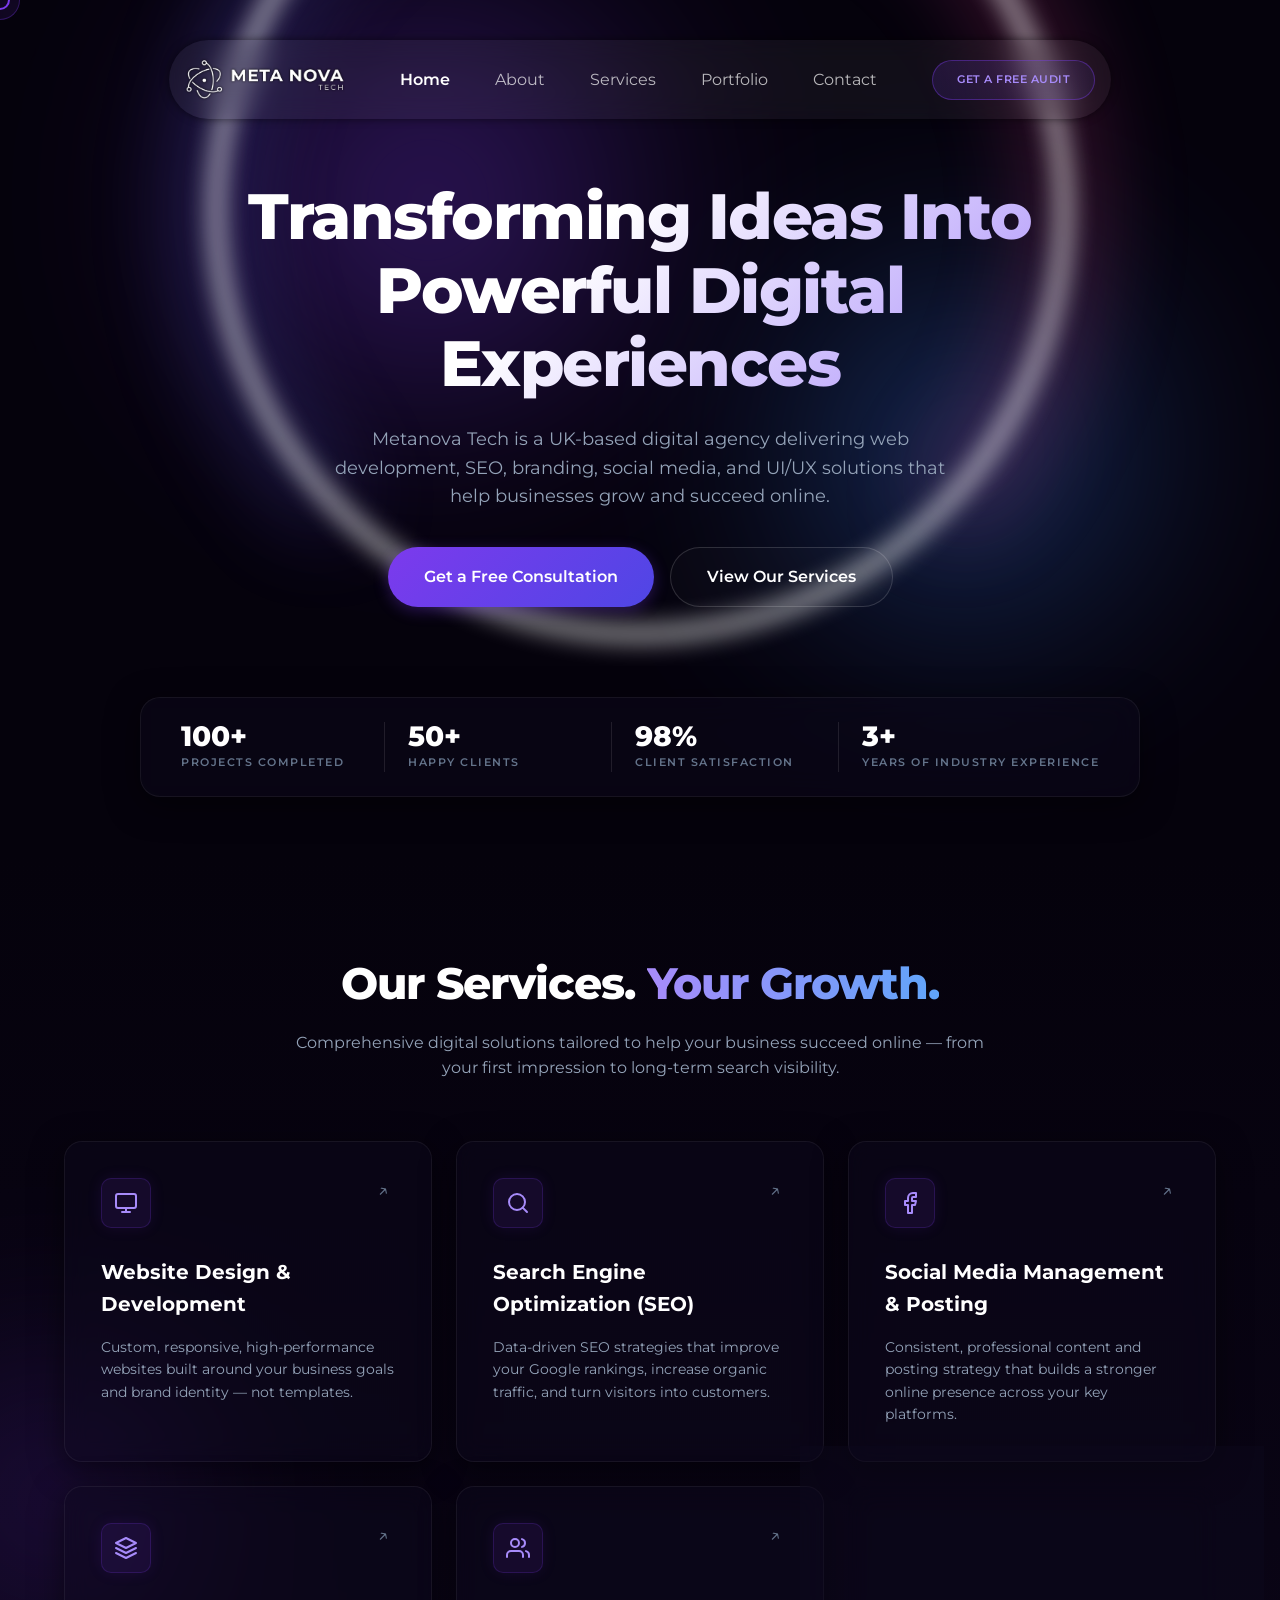
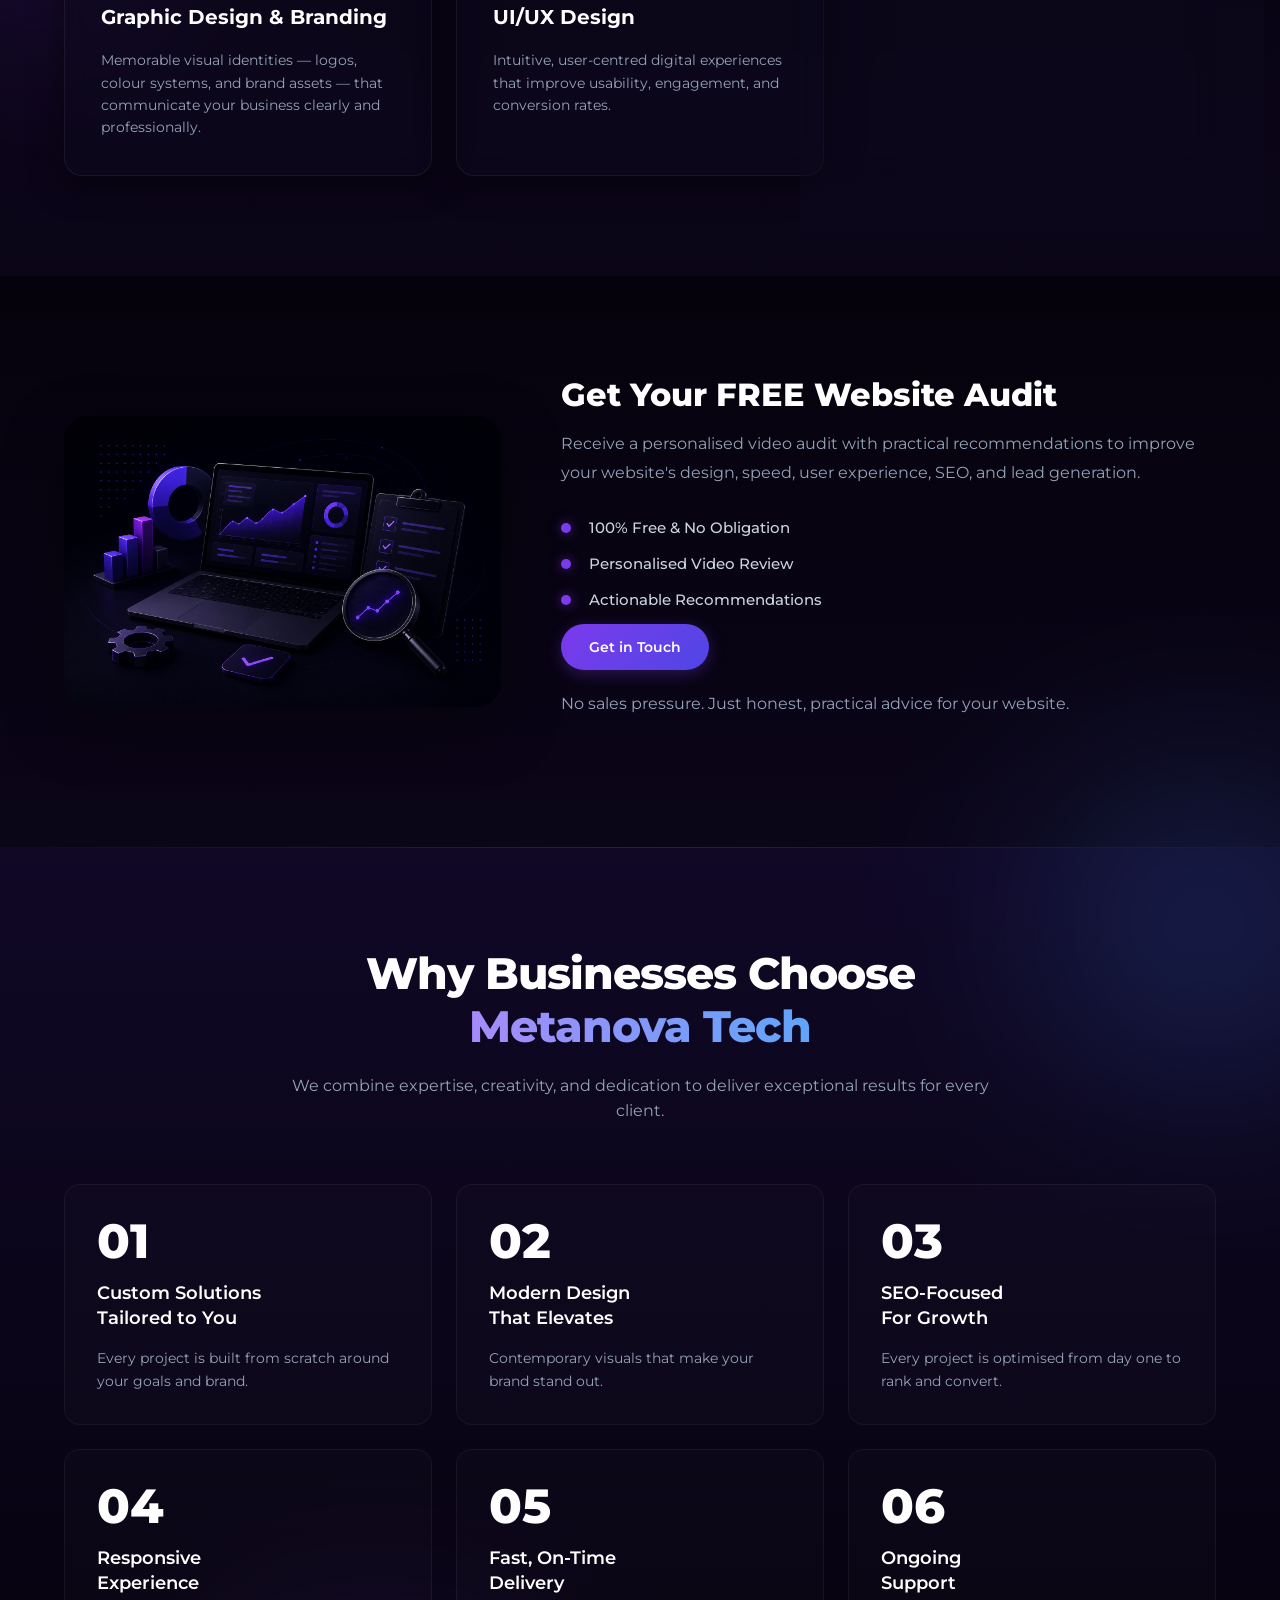
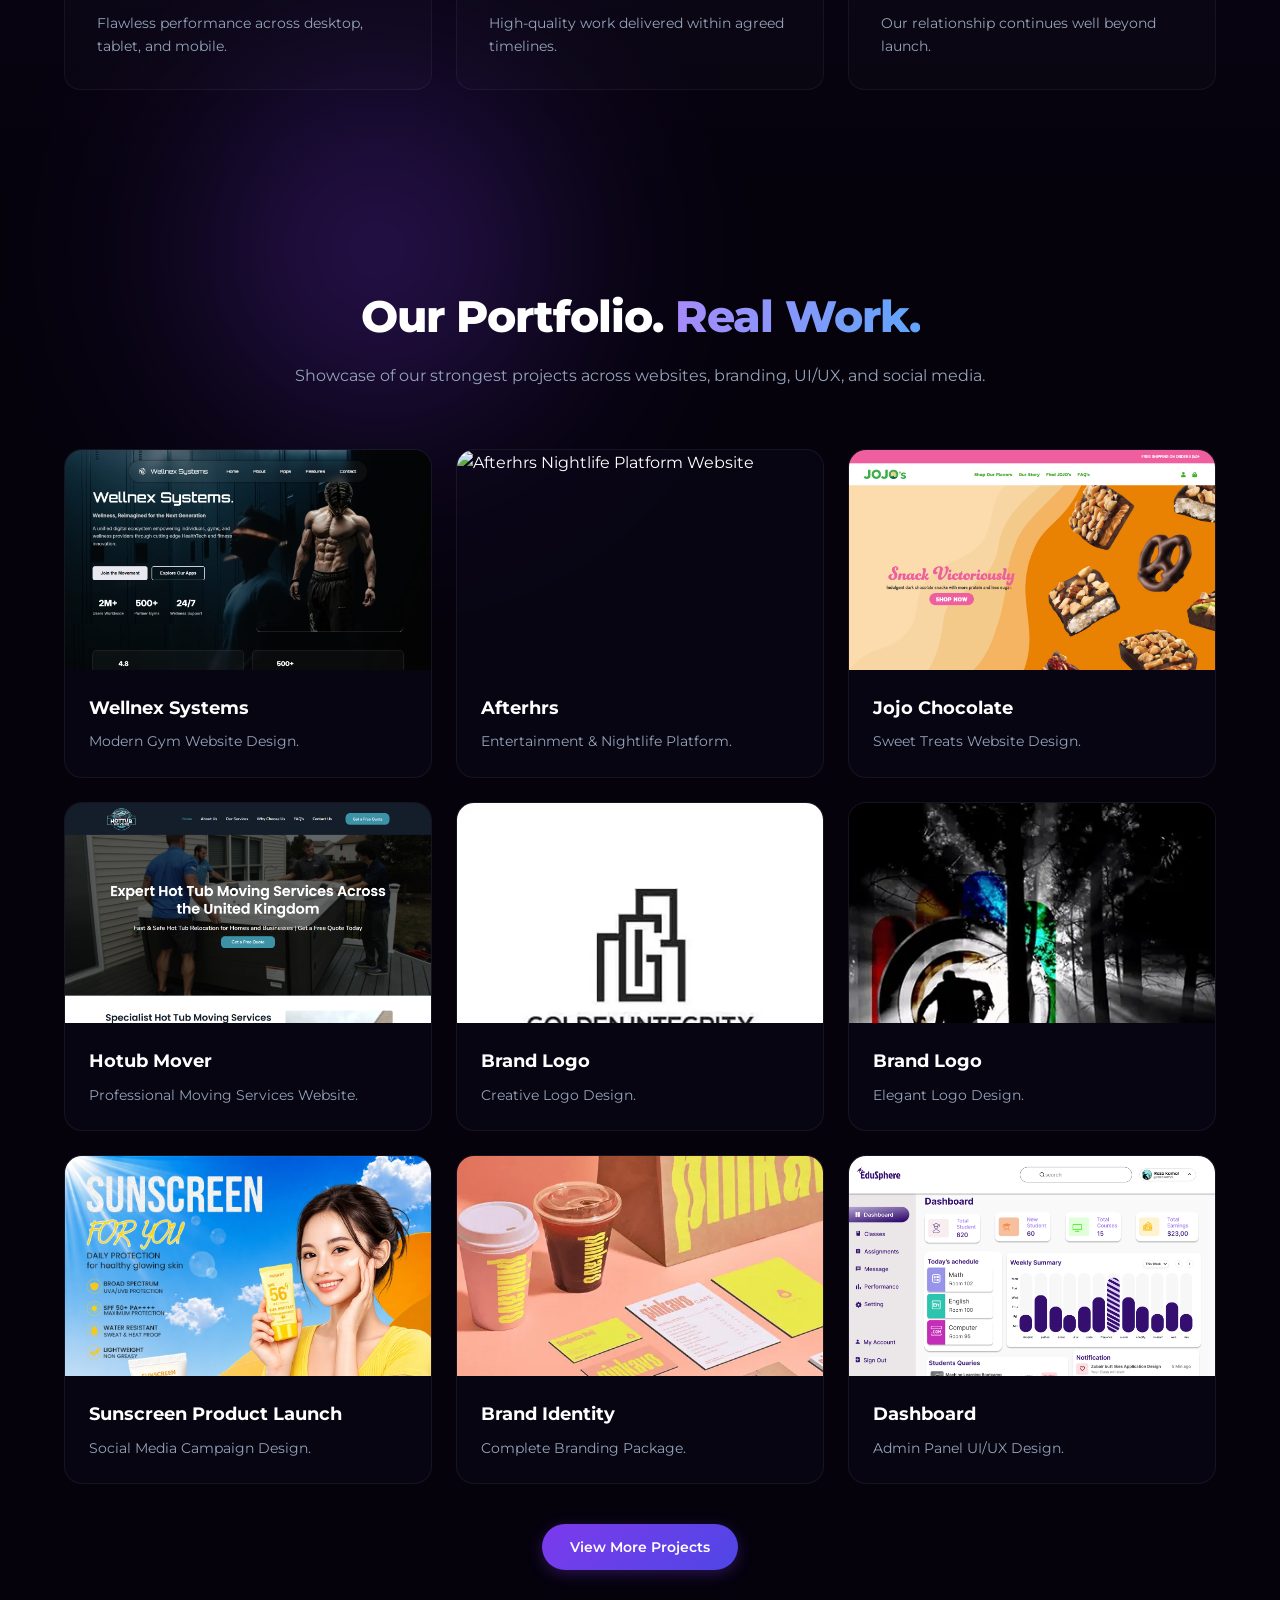
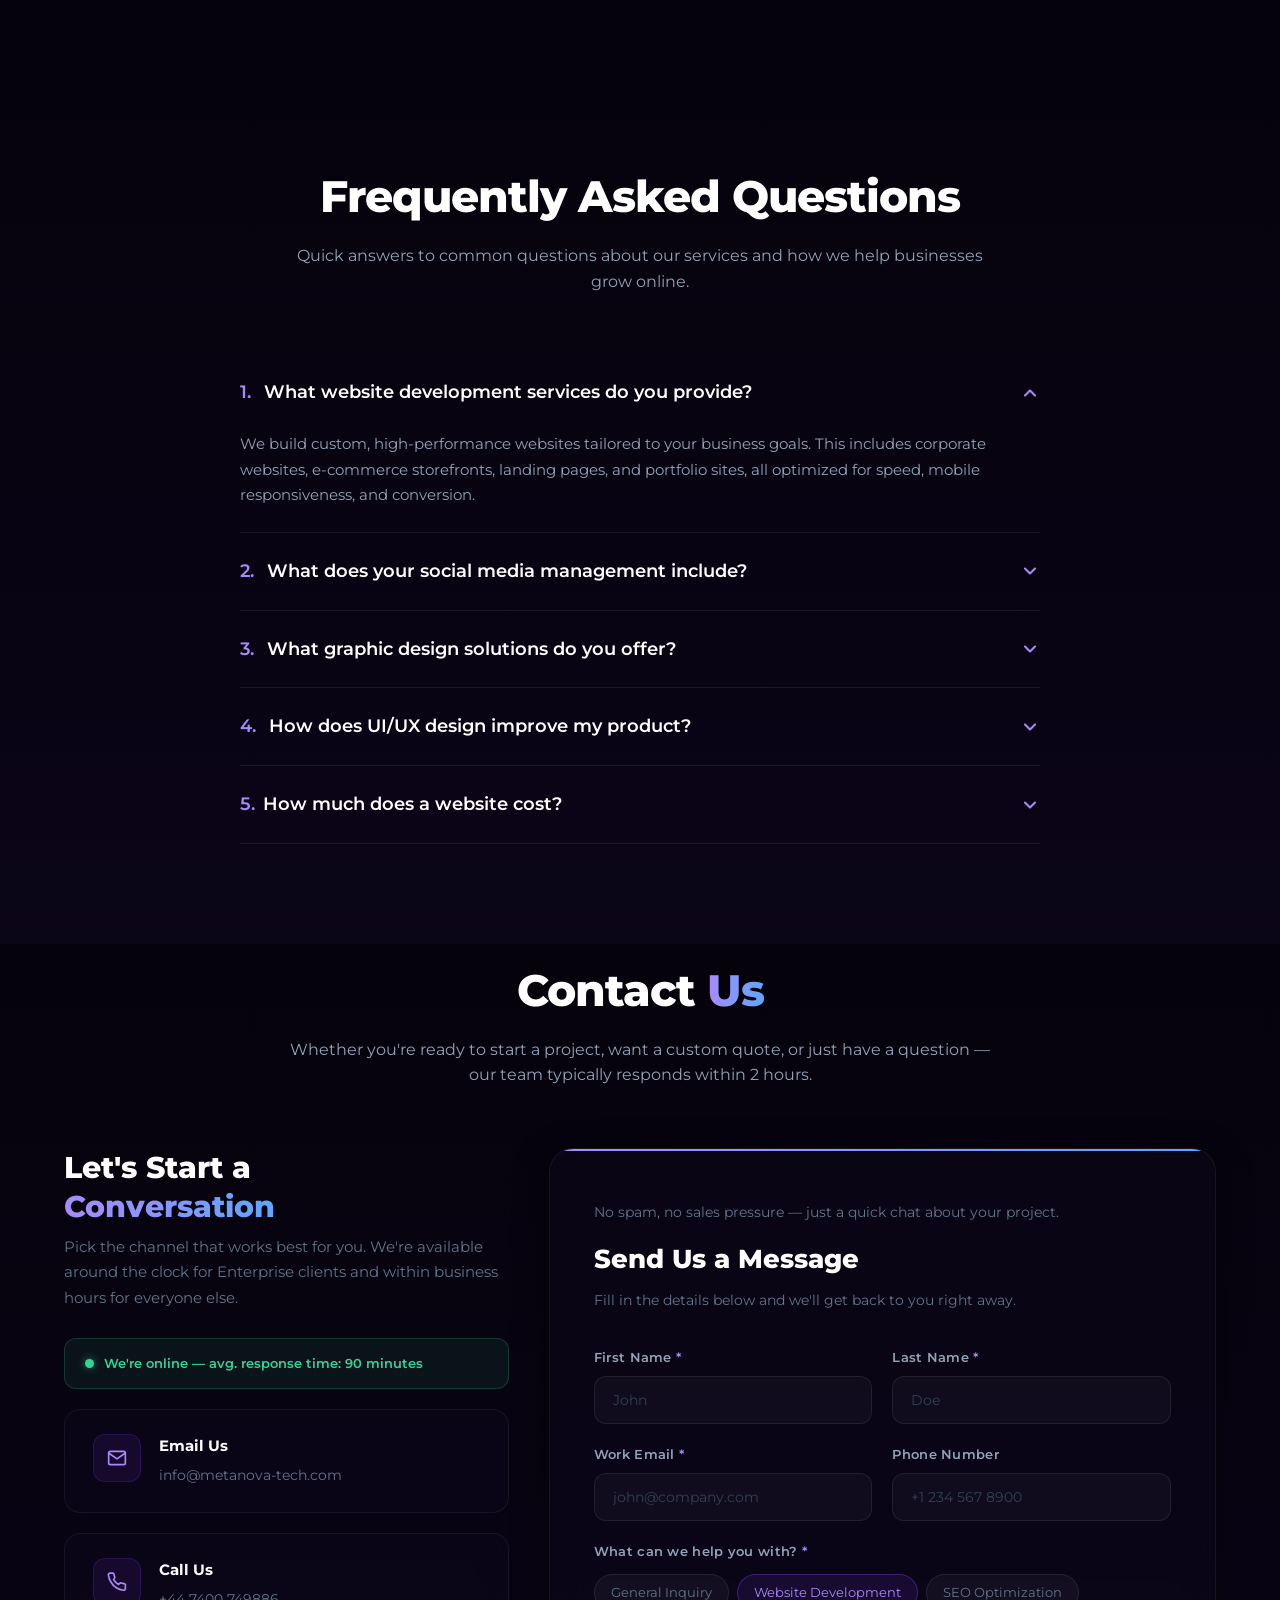
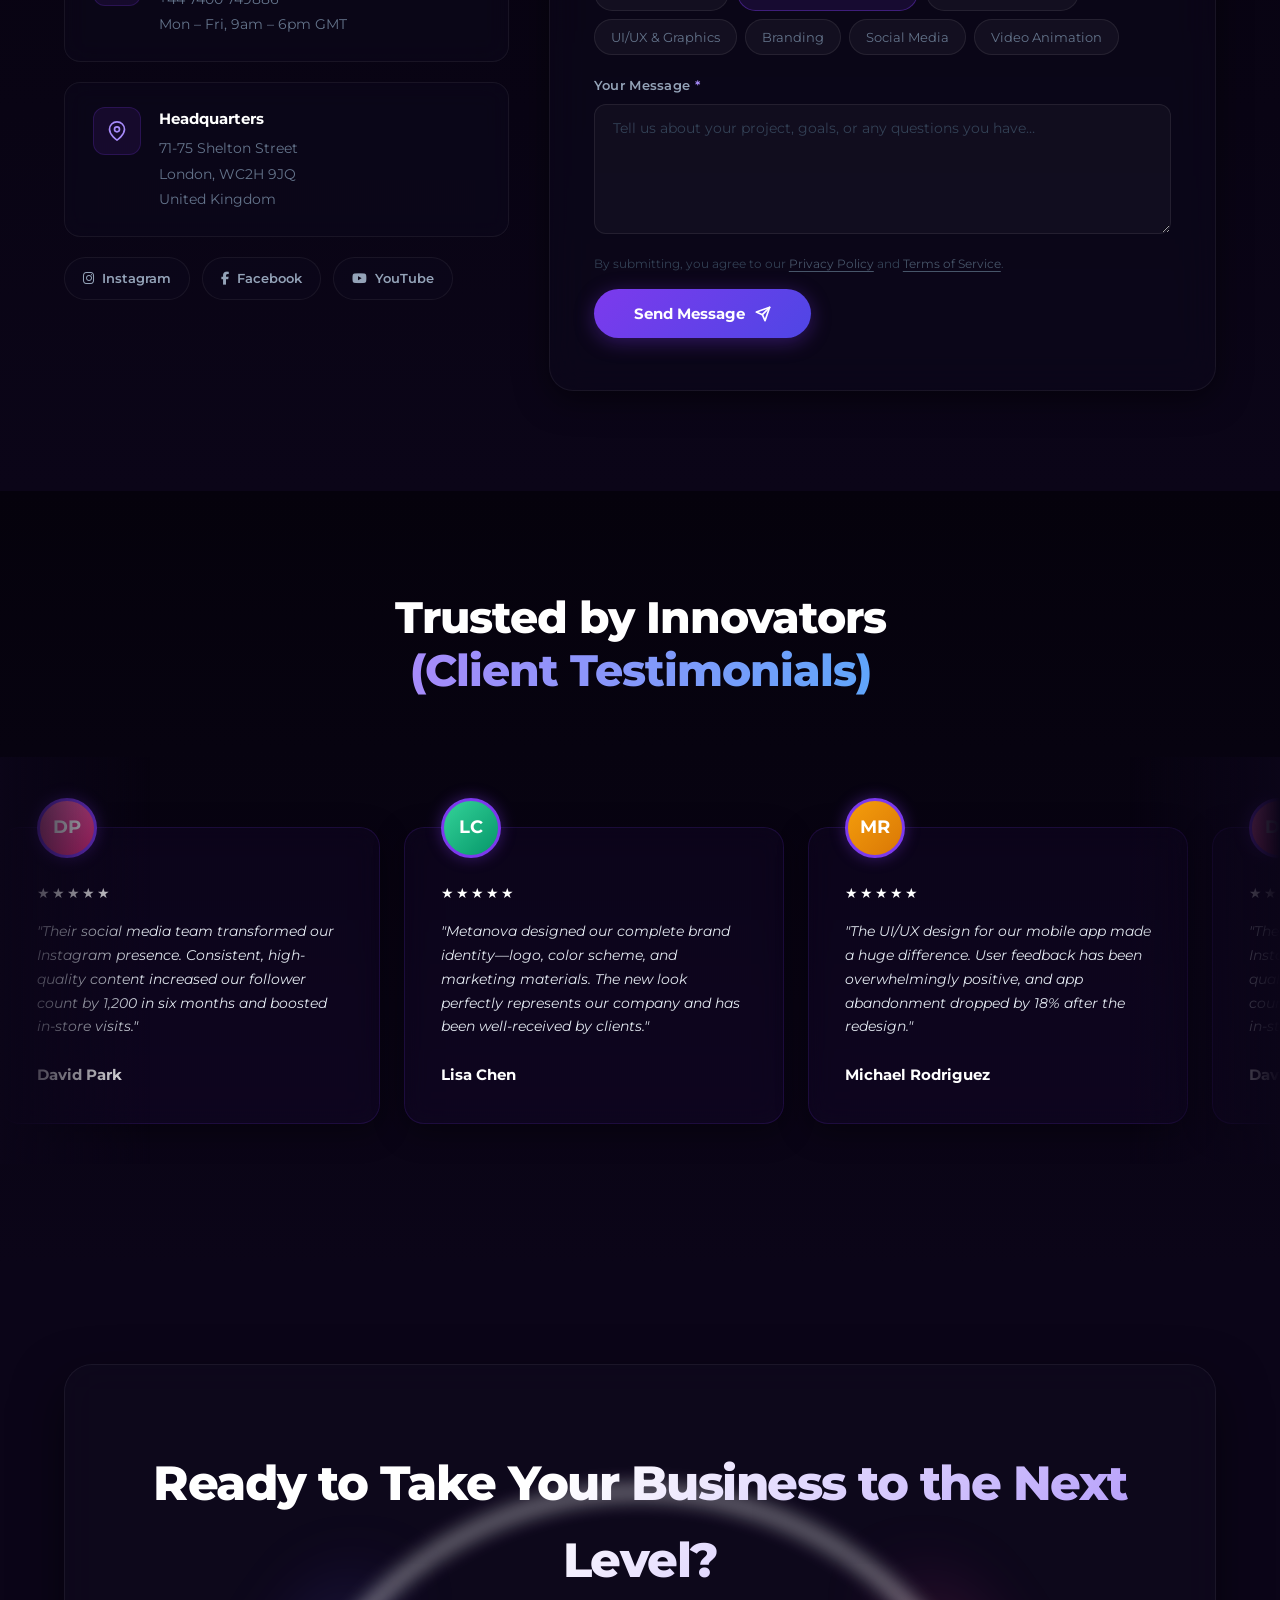
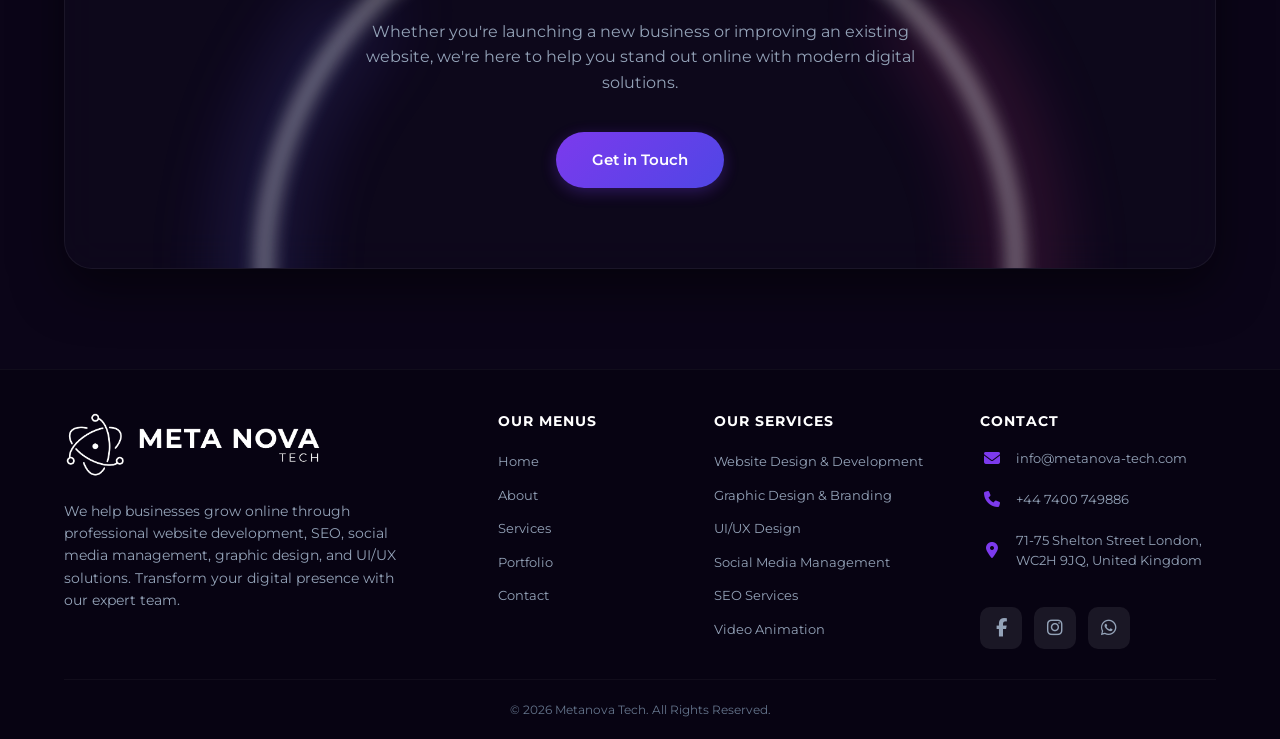
==== commit a850a239: "some changes" ====
--- a/index.html
+++ b/index.html
@@ -123,22 +123,6 @@
         <p>Comprehensive digital solutions tailored to help your business succeed online — from your first impression to
           long-term search visibility.</p>
       </div>
-      <div class="service-zigzag-item home-service-zigzag">
-        <div class="service-zigzag-image">
-          <img src="assets/media/services media/all services.jpg" alt="Website Design & Development">
-        </div>
-        <div class="service-zigzag-content">
-          <h3>Integrated Digital Solutions</h3>
-          <p>Complete end-to-end digital growth ecosystems blending high-performance web development, premium brand
-            design, conversion-focused SEO, and engaging animations into one powerful strategy.</p>
-          <ul class="service-zigzag-features">
-            <li>Premium responsive web design & engineering</li>
-            <li>Complete corporate branding & creative visuals</li>
-            <li>Advanced SEO & conversion optimization</li>
-            <li>Strategic social media & video animation</li>
-          </ul>
-        </div>
-      </div>
       <div class="services-grid">
         <!-- Card 1 -->
         <div class="service-card" id="service-website">
@@ -234,7 +218,29 @@
       </div>
     </div>
   </section>
-
+  <section class="services-zigzag section-padding" id="services-section">
+    <div class="container">
+      <div class="service-zigzag-item home-service-zigzag">
+        <div class="service-zigzag-image">
+          <img src="assets/media/services media/all services.png" alt="Website Design & Development">
+        </div>
+        <div class="service-zigzag-content">
+          <h3>Get Your FREE Website Audit</h3>
+          <p>Receive a personalised video audit with practical recommendations to improve your website's design, speed,
+            user experience, SEO, and lead generation.</p>
+          <ul class="service-zigzag-features">
+            <li>100% Free & No Obligation</li>
+            <li> Personalised Video Review</li>
+            <li> Actionable Recommendations</li>
+            <div>
+              <a href="contact.html" class="btn btn-primary" id="cta-box-button">Get in Touch</a>
+              <p style="margin-top: 20px;">No sales pressure. Just honest, practical advice for your website.</p>
+            </div>
+          </ul>
+        </div>
+      </div>
+    </div>
+  </section>
   <!-- Features / Why Choose Us Section -->
   <section class="stats-section" id="stats-section">
     <div class="container">
@@ -396,6 +402,96 @@
       </div>
       <div class="portfolio-view-more" style="text-align: center; margin-top: 40px;">
         <a href="portfolio.html" class="btn btn-primary">View More Projects</a>
+      </div>
+    </div>
+  </section>
+
+
+
+
+
+  <!-- FAQ Section -->
+  <section class="faq section-padding" id="faq-section">
+    <div class="container">
+      <div class="section-header">
+        <h2>Frequently Asked Questions</h2>
+        <p>Quick answers to common questions about our services and how we help businesses grow online.</p>
+      </div>
+
+      <div class="faq-list">
+        <!-- Item 1 - Website Development (Open by default) -->
+        <details class="faq-item" open id="faq-item-1">
+          <summary>
+            <span><span class="faq-number">1.</span> What website development services do you provide?</span>
+            <svg class="faq-chevron" viewBox="0 0 24 24">
+              <polyline points="6 9 12 15 18 9"></polyline>
+            </svg>
+          </summary>
+          <div class="faq-answer">
+            <p>We build custom, high-performance websites tailored to your business goals. This includes corporate
+              websites, e-commerce storefronts, landing pages, and portfolio sites, all optimized for speed, mobile
+              responsiveness, and conversion.</p>
+          </div>
+        </details>
+
+        <!-- Item 3 - Social Media Management -->
+        <details class="faq-item" id="faq-item-3">
+          <summary>
+            <span><span class="faq-number">2.</span> What does your social media management include?</span>
+            <svg class="faq-chevron" viewBox="0 0 24 24">
+              <polyline points="6 9 12 15 18 9"></polyline>
+            </svg>
+          </summary>
+          <div class="faq-answer">
+            <p>We create and execute tailored social media strategies for platforms like Instagram, LinkedIn, and
+              Facebook. This includes content creation, post scheduling, audience engagement, and performance reporting
+              to build brand awareness and connect with your target audience.</p>
+          </div>
+        </details>
+
+        <!-- Item 4 - Graphic Design -->
+        <details class="faq-item" id="faq-item-4">
+          <summary>
+            <span><span class="faq-number">3.</span> What graphic design solutions do you offer?</span>
+            <svg class="faq-chevron" viewBox="0 0 24 24">
+              <polyline points="6 9 12 15 18 9"></polyline>
+            </svg>
+          </summary>
+          <div class="faq-answer">
+            <p>We provide comprehensive graphic design services including brand identity (logos, color schemes),
+              marketing collateral (brochures, flyers), social media graphics, packaging design, and print materials
+              that align with your brand's professional tone.</p>
+          </div>
+        </details>
+
+        <!-- Item 5 - UI/UX Design -->
+        <details class="faq-item" id="faq-item-5">
+          <summary>
+            <span><span class="faq-number">4.</span> How does UI/UX design improve my product?</span>
+            <svg class="faq-chevron" viewBox="0 0 24 24">
+              <polyline points="6 9 12 15 18 9"></polyline>
+            </svg>
+          </summary>
+          <div class="faq-answer">
+            <p>Our UI/UX design process focuses on creating intuitive, user-centered interfaces. We conduct user
+              research, create wireframes and prototypes, and refine designs to improve usability, enhance user
+              satisfaction, and increase conversion rates for your digital products.</p>
+          </div>
+        </details>
+        <details class="faq-item" id="faq-item-2">
+          <summary>
+            <span><span class="faq-number">5.</span>How much does a website cost?</span>
+            <svg class="faq-chevron" viewBox="0 0 24 24">
+              <polyline points="6 9 12 15 18 9"></polyline>
+            </svg>
+          </summary>
+          <div class="faq-answer">
+            <p>Every business is unique, so we don't believe in one-size-fits-all pricing. The cost depends on factors
+              such as the number of pages, required features, integrations, and custom design requirements.<br>
+              Request a FREE consultation, and we'll discuss your goals before providing a clear, no-obligation quote
+              with transparent pricing.</p>
+          </div>
+        </details>
       </div>
     </div>
   </section>
@@ -493,22 +589,26 @@
             <div class="form-row">
               <div class="form-group">
                 <label for="first-name">First Name <span>*</span></label>
-                <input type="text" id="first-name" name="first_name" class="form-control" placeholder="John" autocomplete="given-name" required>
+                <input type="text" id="first-name" name="first_name" class="form-control" placeholder="John"
+                  autocomplete="given-name" required>
               </div>
               <div class="form-group">
                 <label for="last-name">Last Name <span>*</span></label>
-                <input type="text" id="last-name" name="last_name" class="form-control" placeholder="Doe" autocomplete="family-name" required>
+                <input type="text" id="last-name" name="last_name" class="form-control" placeholder="Doe"
+                  autocomplete="family-name" required>
               </div>
             </div>
 
             <div class="form-row">
               <div class="form-group">
                 <label for="email">Work Email <span>*</span></label>
-                <input type="email" id="email" name="email" class="form-control" placeholder="john@company.com" autocomplete="email" required>
+                <input type="email" id="email" name="email" class="form-control" placeholder="john@company.com"
+                  autocomplete="email" required>
               </div>
               <div class="form-group">
                 <label for="phone">Phone Number</label>
-                <input type="tel" id="phone" name="phone" class="form-control" placeholder="+1 234 567 8900" autocomplete="tel">
+                <input type="tel" id="phone" name="phone" class="form-control" placeholder="+1 234 567 8900"
+                  autocomplete="tel">
               </div>
             </div>
 
@@ -551,130 +651,17 @@
       </div>
     </div>
   </section>
-
-
-
-  <!-- FAQ Section -->
-  <section class="faq section-padding" id="faq-section">
-    <div class="container">
-      <div class="section-header">
-        <h2>Frequently Asked Questions</h2>
-        <p>Quick answers to common questions about our services and how we help businesses grow online.</p>
-      </div>
-
-      <div class="faq-list">
-        <!-- Item 1 - Website Development (Open by default) -->
-        <details class="faq-item" open id="faq-item-1">
-          <summary>
-            <span><span class="faq-number">1.</span> What website development services do you provide?</span>
-            <svg class="faq-chevron" viewBox="0 0 24 24">
-              <polyline points="6 9 12 15 18 9"></polyline>
-            </svg>
-          </summary>
-          <div class="faq-answer">
-            <p>We build custom, high-performance websites tailored to your business goals. This includes corporate
-              websites, e-commerce storefronts, landing pages, and portfolio sites, all optimized for speed, mobile
-              responsiveness, and conversion.</p>
-          </div>
-        </details>
-
-        <!-- Item 2 - SEO -->
-        <details class="faq-item" id="faq-item-2">
-          <summary>
-            <span><span class="faq-number">2.</span> How can SEO help grow my business online?</span>
-            <svg class="faq-chevron" viewBox="0 0 24 24">
-              <polyline points="6 9 12 15 18 9"></polyline>
-            </svg>
-          </summary>
-          <div class="faq-answer">
-            <p>Our SEO services improve your search engine rankings through keyword optimization, technical SEO audits,
-              content strategy, and backlink building. This increases organic visibility, drives qualified traffic to
-              your site, and generates more leads over time.</p>
-          </div>
-        </details>
-
-        <!-- Item 3 - Social Media Management -->
-        <details class="faq-item" id="faq-item-3">
-          <summary>
-            <span><span class="faq-number">3.</span> What does your social media management include?</span>
-            <svg class="faq-chevron" viewBox="0 0 24 24">
-              <polyline points="6 9 12 15 18 9"></polyline>
-            </svg>
-          </summary>
-          <div class="faq-answer">
-            <p>We create and execute tailored social media strategies for platforms like Instagram, LinkedIn, and
-              Facebook. This includes content creation, post scheduling, audience engagement, and performance reporting
-              to build brand awareness and connect with your target audience.</p>
-          </div>
-        </details>
-
-        <!-- Item 4 - Graphic Design -->
-        <details class="faq-item" id="faq-item-4">
-          <summary>
-            <span><span class="faq-number">4.</span> What graphic design solutions do you offer?</span>
-            <svg class="faq-chevron" viewBox="0 0 24 24">
-              <polyline points="6 9 12 15 18 9"></polyline>
-            </svg>
-          </summary>
-          <div class="faq-answer">
-            <p>We provide comprehensive graphic design services including brand identity (logos, color schemes),
-              marketing collateral (brochures, flyers), social media graphics, packaging design, and print materials
-              that align with your brand's professional tone.</p>
-          </div>
-        </details>
-
-        <!-- Item 5 - UI/UX Design -->
-        <details class="faq-item" id="faq-item-5">
-          <summary>
-            <span><span class="faq-number">5.</span> How does UI/UX design improve my product?</span>
-            <svg class="faq-chevron" viewBox="0 0 24 24">
-              <polyline points="6 9 12 15 18 9"></polyline>
-            </svg>
-          </summary>
-          <div class="faq-answer">
-            <p>Our UI/UX design process focuses on creating intuitive, user-centered interfaces. We conduct user
-              research, create wireframes and prototypes, and refine designs to improve usability, enhance user
-              satisfaction, and increase conversion rates for your digital products.</p>
-          </div>
-        </details>
-      </div>
-    </div>
-  </section>
   <!-- Testimonials Section -->
   <section class="testimonials section-padding" id="testimonials-section">
     <div class="container">
       <div class="section-header">
-        <h2>Trusted by Innovators <span>(Client Testimonials)</span></h2>
+        <h2>Trusted by Innovators <br><span>(Client Testimonials)</span></h2>
       </div>
     </div>
 
     <!-- Infinite Scrolling Track -->
     <div class="marquee-container" dir="ltr">
       <div class="marquee-track">
-        <!-- Testimonial 1 - Website Development -->
-        <div class="testimonial-card">
-          <div class="testimonial-avatar" style="background: linear-gradient(135deg, #a78bfa, #6d28d9);">AK</div>
-          <div class="stars">★★★★★</div>
-          <p class="testimonial-text">"Metanova Tech built our corporate website from scratch. The design is
-            professional, and the site loads incredibly fast. We've seen a 25% increase in online inquiries since
-            launch."</p>
-          <div class="testimonial-author">
-            <span class="author-name">Amit Kapoor</span>
-            <span class="author-title">Managing Director at Apex Solutions</span>
-          </div>
-        </div>
-
-        <!-- Testimonial 2 - SEO -->
-        <div class="testimonial-card">
-          <div class="testimonial-avatar" style="background: linear-gradient(135deg, #60a5fa, #2563eb);">SM</div>
-          <div class="stars">★★★★★</div>
-          <p class="testimonial-text">"We worked with Metanova on SEO for our e-commerce store. Within three months, we
-            moved from page 3 to the first page of Google for our main keywords, and organic sales are up 40%."</p>
-          <div class="testimonial-author">
-            <span class="author-name">Sarah Mitchell</span>
-            <span class="author-title">Owner of GreenLeaf Organics</span>
-          </div>
-        </div>
 
         <!-- Testimonial 3 - Social Media Management -->
         <div class="testimonial-card">
@@ -684,7 +671,6 @@
             high-quality content increased our follower count by 1,200 in six months and boosted in-store visits."</p>
           <div class="testimonial-author">
             <span class="author-name">David Park</span>
-            <span class="author-title">Founder of Urban Brew Café</span>
           </div>
         </div>
 
@@ -696,7 +682,6 @@
             materials. The new look perfectly represents our company and has been well-received by clients."</p>
           <div class="testimonial-author">
             <span class="author-name">Lisa Chen</span>
-            <span class="author-title">CEO at Nova Wellness Co.</span>
           </div>
         </div>
 
@@ -708,37 +693,9 @@
             been overwhelmingly positive, and app abandonment dropped by 18% after the redesign."</p>
           <div class="testimonial-author">
             <span class="author-name">Michael Rodriguez</span>
-            <span class="author-title">Product Lead at FitTrack Pro</span>
-          </div>
-        </div>
-
-        <!-- DUPLICATE SET FOR INFINITE LOOPING -->
-        <!-- Testimonial 1 Duplicate -->
-        <div class="testimonial-card">
-          <div class="testimonial-avatar" style="background: linear-gradient(135deg, #a78bfa, #6d28d9);">AK</div>
-          <div class="stars">★★★★★</div>
-          <p class="testimonial-text">"Metanova Tech built our corporate website from scratch. The design is
-            professional, and the site loads incredibly fast. We've seen a 25% increase in online inquiries since
-            launch."</p>
-          <div class="testimonial-author">
-            <span class="author-name">Amit Kapoor</span>
-            <span class="author-title">Managing Director at Apex Solutions</span>
-          </div>
-        </div>
-
-        <!-- Testimonial 2 Duplicate -->
-        <div class="testimonial-card">
-          <div class="testimonial-avatar" style="background: linear-gradient(135deg, #60a5fa, #2563eb);">SM</div>
-          <div class="stars">★★★★★</div>
-          <p class="testimonial-text">"We worked with Metanova on SEO for our e-commerce store. Within three months, we
-            moved from page 3 to the first page of Google for our main keywords, and organic sales are up 40%."</p>
-          <div class="testimonial-author">
-            <span class="author-name">Sarah Mitchell</span>
-            <span class="author-title">Owner of GreenLeaf Organics</span>
-          </div>
-        </div>
-
-        <!-- Testimonial 3 Duplicate -->
+          </div>
+        </div>
+
         <div class="testimonial-card">
           <div class="testimonial-avatar" style="background: linear-gradient(135deg, #f472b6, #db2777);">DP</div>
           <div class="stars">★★★★★</div>
@@ -746,11 +703,10 @@
             high-quality content increased our follower count by 1,200 in six months and boosted in-store visits."</p>
           <div class="testimonial-author">
             <span class="author-name">David Park</span>
-            <span class="author-title">Founder of Urban Brew Café</span>
-          </div>
-        </div>
-
-        <!-- Testimonial 4 Duplicate -->
+          </div>
+        </div>
+
+        <!-- Testimonial 4 - Graphic Design & Branding -->
         <div class="testimonial-card">
           <div class="testimonial-avatar" style="background: linear-gradient(135deg, #34d399, #059669);">LC</div>
           <div class="stars">★★★★★</div>
@@ -758,11 +714,10 @@
             materials. The new look perfectly represents our company and has been well-received by clients."</p>
           <div class="testimonial-author">
             <span class="author-name">Lisa Chen</span>
-            <span class="author-title">CEO at Nova Wellness Co.</span>
-          </div>
-        </div>
-
-        <!-- Testimonial 5 Duplicate -->
+          </div>
+        </div>
+
+        <!-- Testimonial 5 - UI/UX Design -->
         <div class="testimonial-card">
           <div class="testimonial-avatar" style="background: linear-gradient(135deg, #f59e0b, #d97706);">MR</div>
           <div class="stars">★★★★★</div>
@@ -770,7 +725,6 @@
             been overwhelmingly positive, and app abandonment dropped by 18% after the redesign."</p>
           <div class="testimonial-author">
             <span class="author-name">Michael Rodriguez</span>
-            <span class="author-title">Product Lead at FitTrack Pro</span>
           </div>
         </div>
       </div>
@@ -784,9 +738,10 @@
         <div class="cta-box-glow-arch-outer"></div>
         <div class="cta-box-glow-arch-inner"></div>
 
-        <h2>Let's Build Something Great Together</h2>
-        <p>Whether you're launching a startup or upgrading legacy tech, our team is ready to help.</p>
-        <a href="contact.html" class="btn btn-primary" id="cta-box-button">Book Now</a>
+        <h2>Ready to Take Your Business to the Next Level?</h2>
+        <p>Whether you're launching a new business or improving an existing website, we're here to help you stand out
+          online with modern digital solutions.</p>
+        <a href="contact.html" class="btn btn-primary" id="cta-box-button">Get in Touch</a>
       </div>
     </div>
   </section>
@@ -803,7 +758,7 @@
             social media management, graphic design, and UI/UX solutions. Transform your digital presence with our
             expert team.</p>
         </div>
-        <div class="footer-col">
+        <div class="footer-col menu-footer">
           <h4>Our Menus</h4>
           <ul class="footer-links">
             <li><a href="index.html">Home</a></li>
@@ -832,7 +787,7 @@
               <a href="mailto:info@metanova-tech.com">info@metanova-tech.com</a>
             </div>
             <div class="contact-item">
-              <i class="fab fa-whatsapp"></i>
+              <i class="fas fa-phone"></i>
               <a href="https://wa.me/447400749886" target="_blank">+44 7400 749886</a>
             </div>
             <div class="contact-item">
@@ -846,8 +801,8 @@
               <a href="#" class="social-link" aria-label="Instagram">
                 <i class="fab fa-instagram"></i>
               </a>
-              <a href="#" class="social-link" aria-label="YouTube">
-                <i class="fab fa-youtube"></i>
+              <a href="https://wa.me/447400749886" class="social-link" aria-label="YouTube">
+                <i class="fab fa-whatsapp"></i>
               </a>
             </div>
           </div>
--- a/assets/css/style.css
+++ b/assets/css/style.css
@@ -1228,7 +1228,7 @@
 /* FAQ Accordion Section */
 .faq {
   position: relative;
-  background-color: var(--bg-color);
+  background: linear-gradient(180deg, var(--bg-color) 0%, var(--bg-color-alt) 100%);
 }
 
 .faq-list {
@@ -1456,7 +1456,7 @@
 
 .footer-grid {
   display: grid;
-  grid-template-columns: 1.2fr 1fr 1fr 1fr;
+  grid-template-columns: 1.5fr 1fr 1fr 1fr;
   gap: 30px;
   margin-bottom: 30px;
 }
@@ -1464,6 +1464,10 @@
 .footer-col {
   display: flex;
   flex-direction: column;
+}
+
+.menu-footer {
+  margin-left: 50px;
 }
 
 .footer-col h4 {
@@ -1474,12 +1478,14 @@
   margin-bottom: 16px;
   text-transform: uppercase;
   letter-spacing: 1px;
+
 }
 
 .footer-links {
   display: flex;
   flex-direction: column;
   gap: 8px;
+
 }
 
 .footer-links a {
@@ -1669,6 +1675,10 @@
   .footer-links,
   .footer-contact-info {
     align-items: flex-start;
+  }
+
+  .footer-col {
+    margin-left: 0;
   }
 
   .portfolio-grid {
@@ -3434,9 +3444,11 @@
     transform: scale(0.6);
     opacity: 0;
   }
+
   70% {
     transform: scale(1.05);
   }
+
   100% {
     transform: scale(1);
     opacity: 1;
@@ -3708,6 +3720,7 @@
   margin-bottom: 100px;
   position: relative;
 }
+
 .service-zigzag-item:last-child {
   margin-bottom: 0;
 }
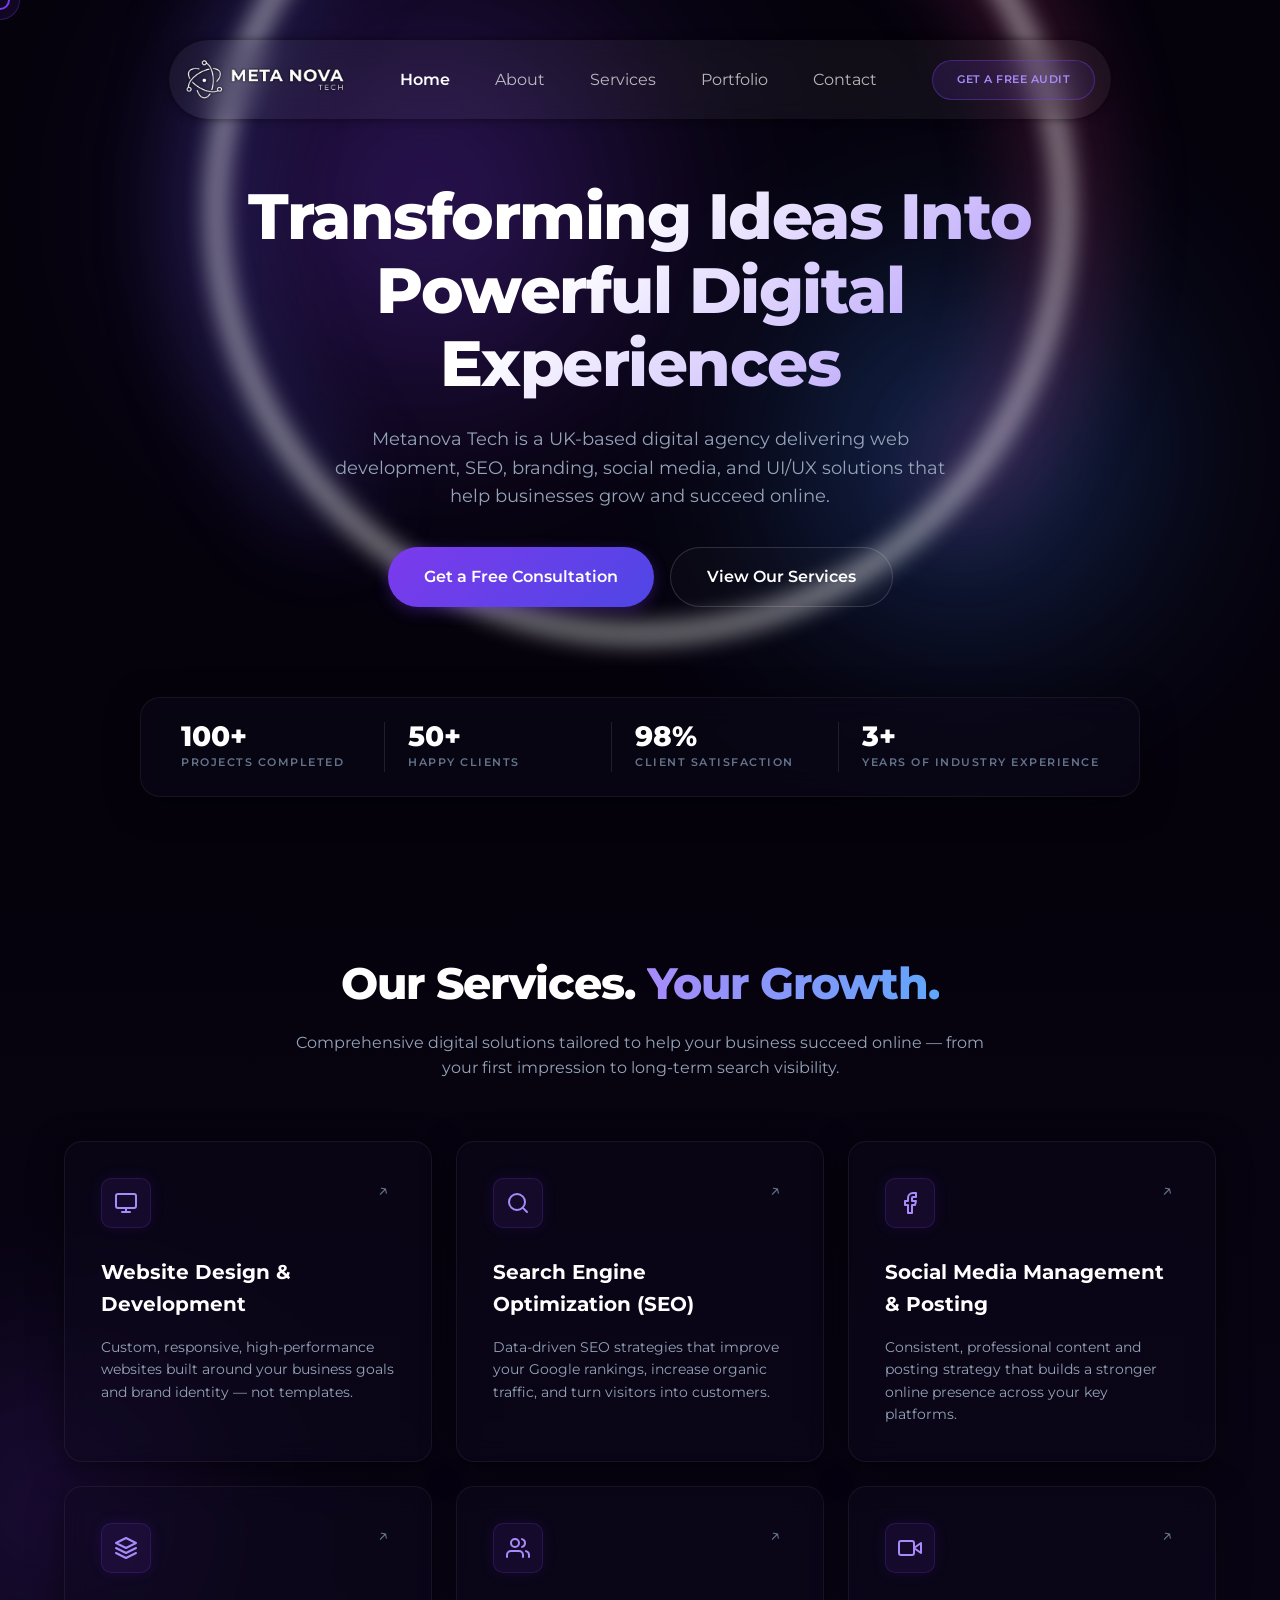
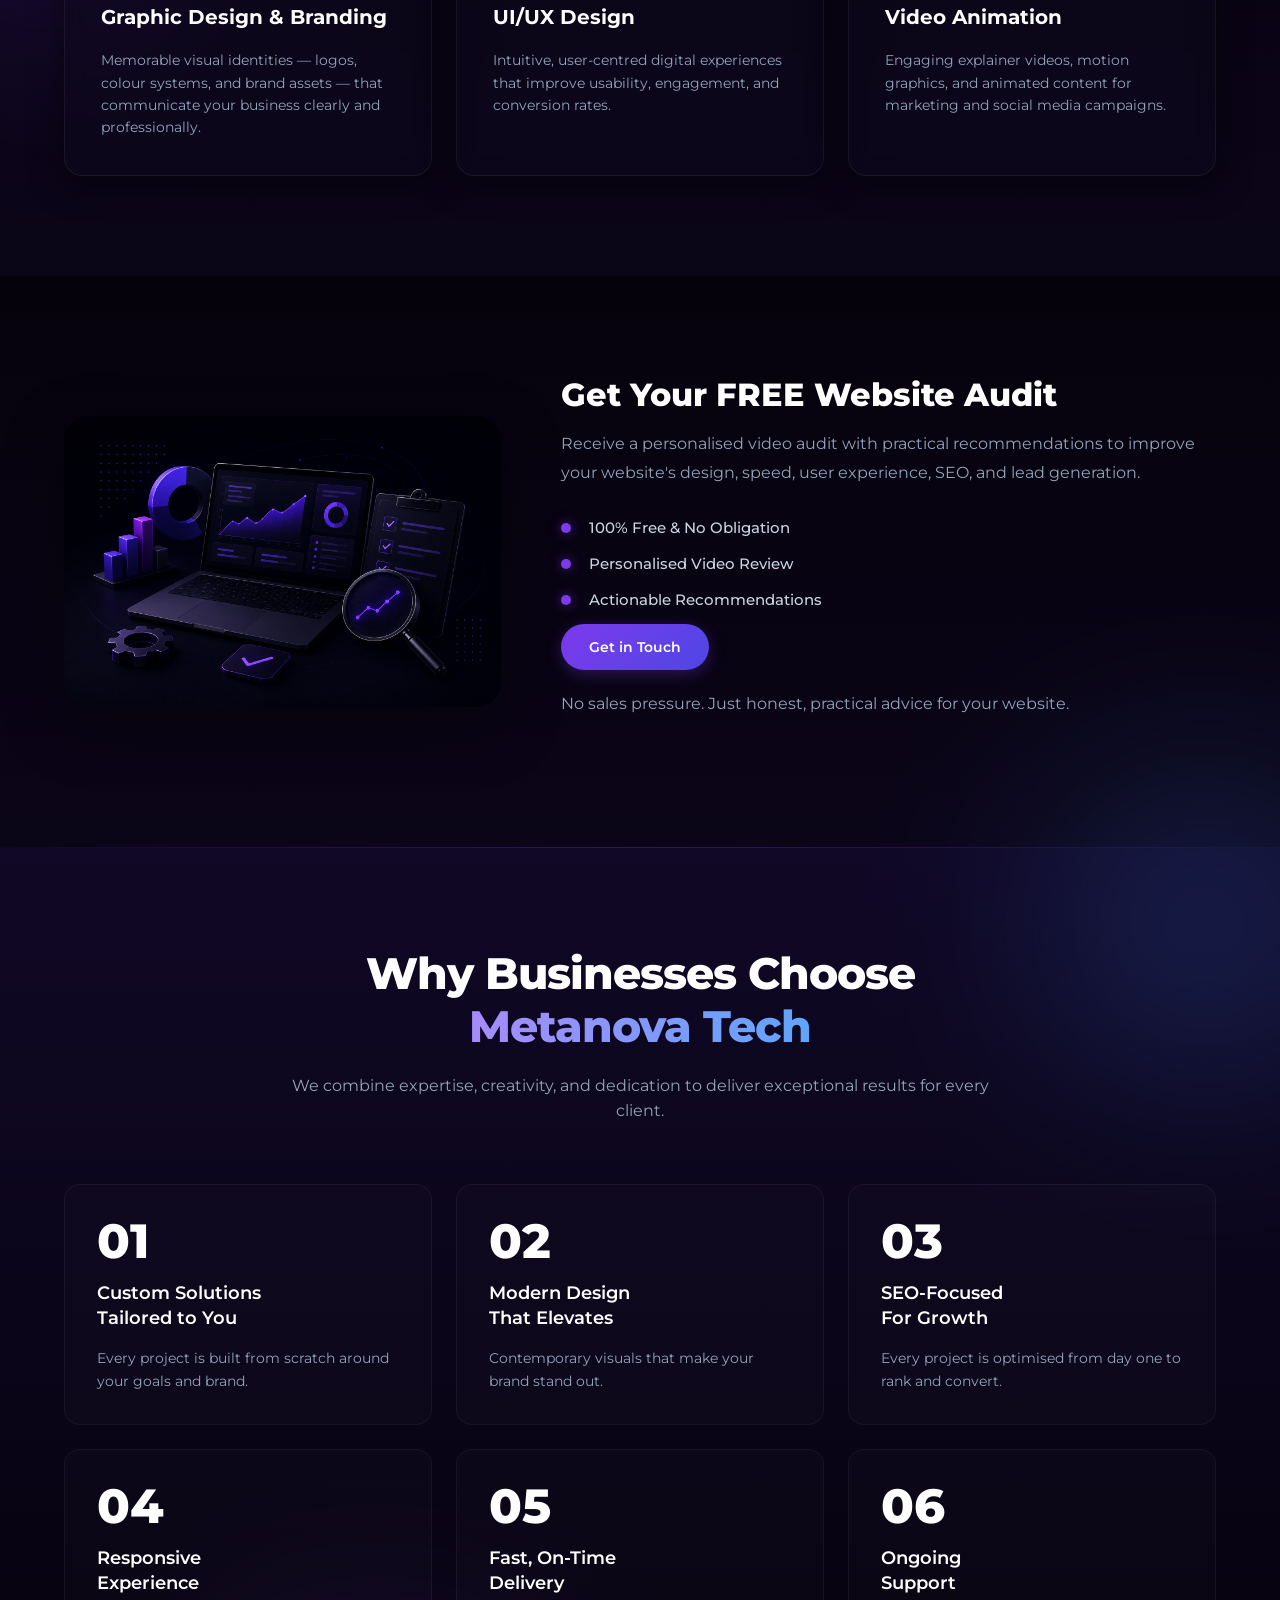
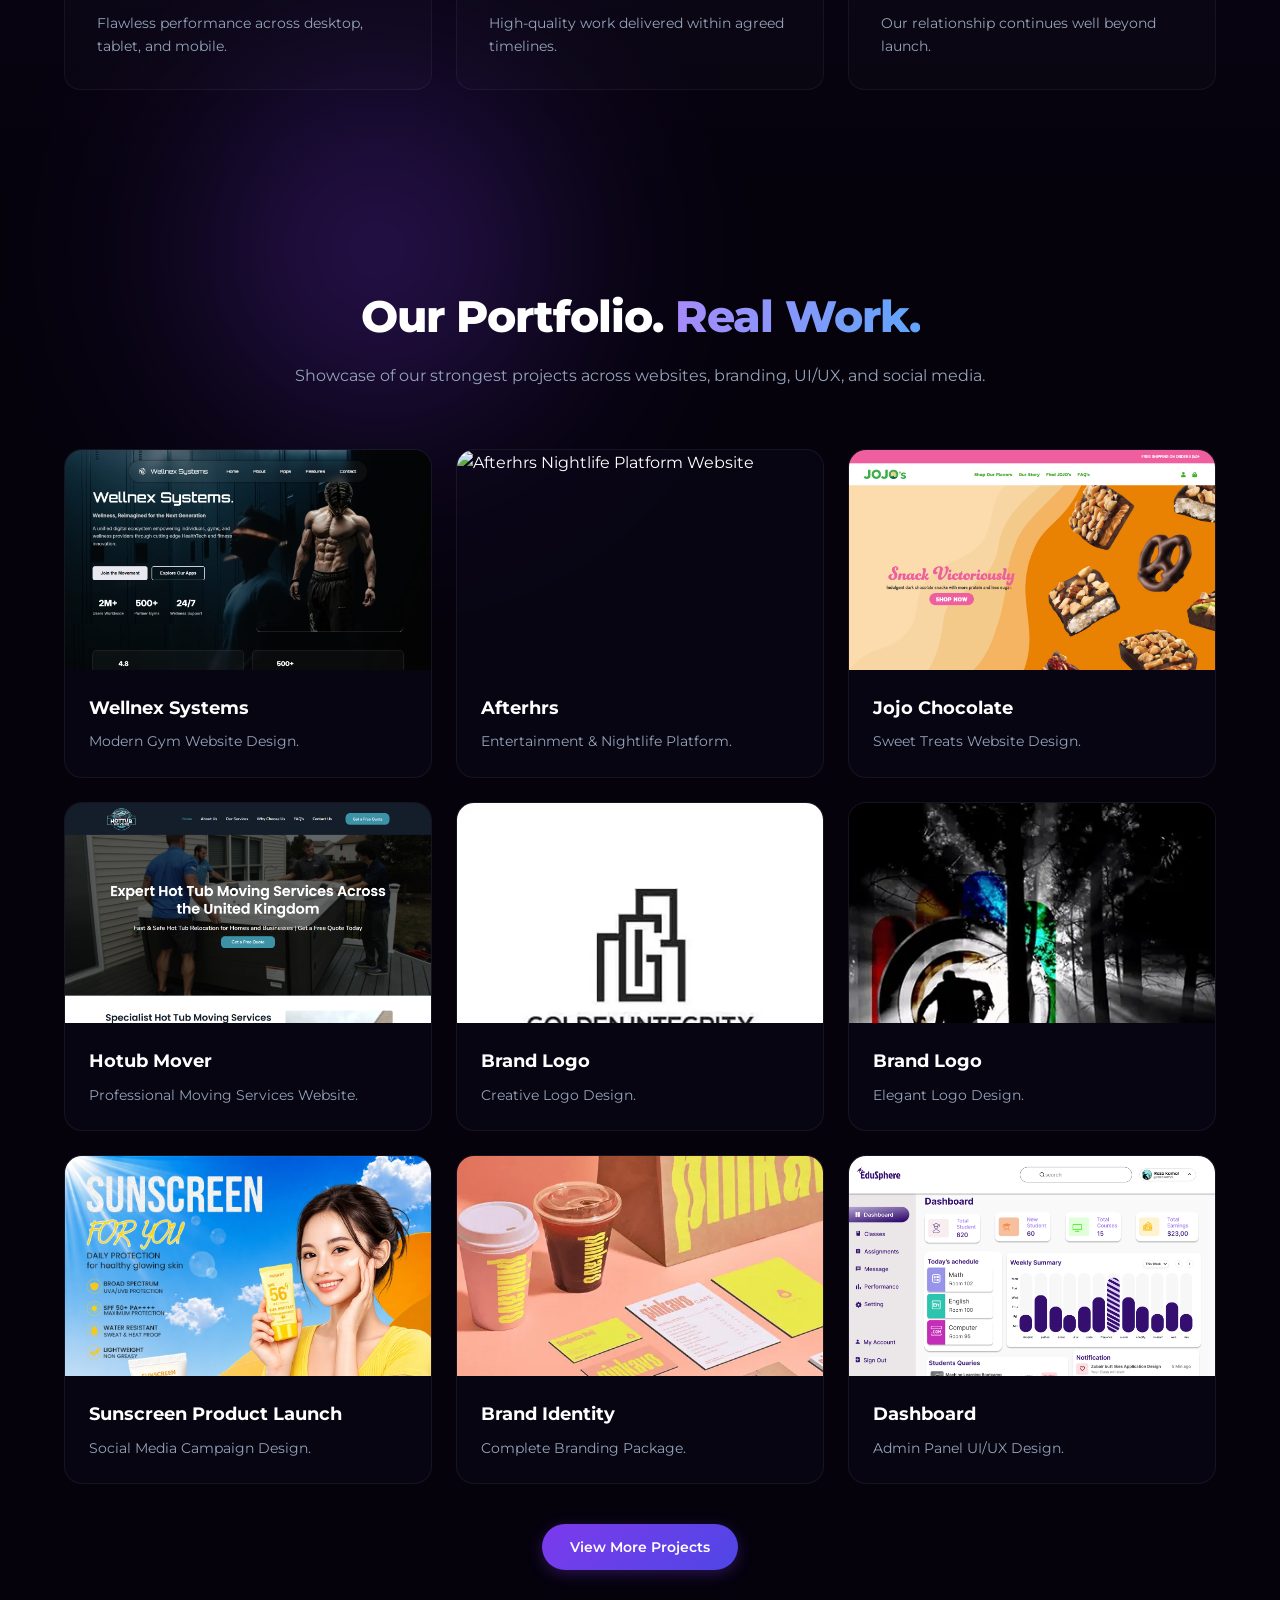
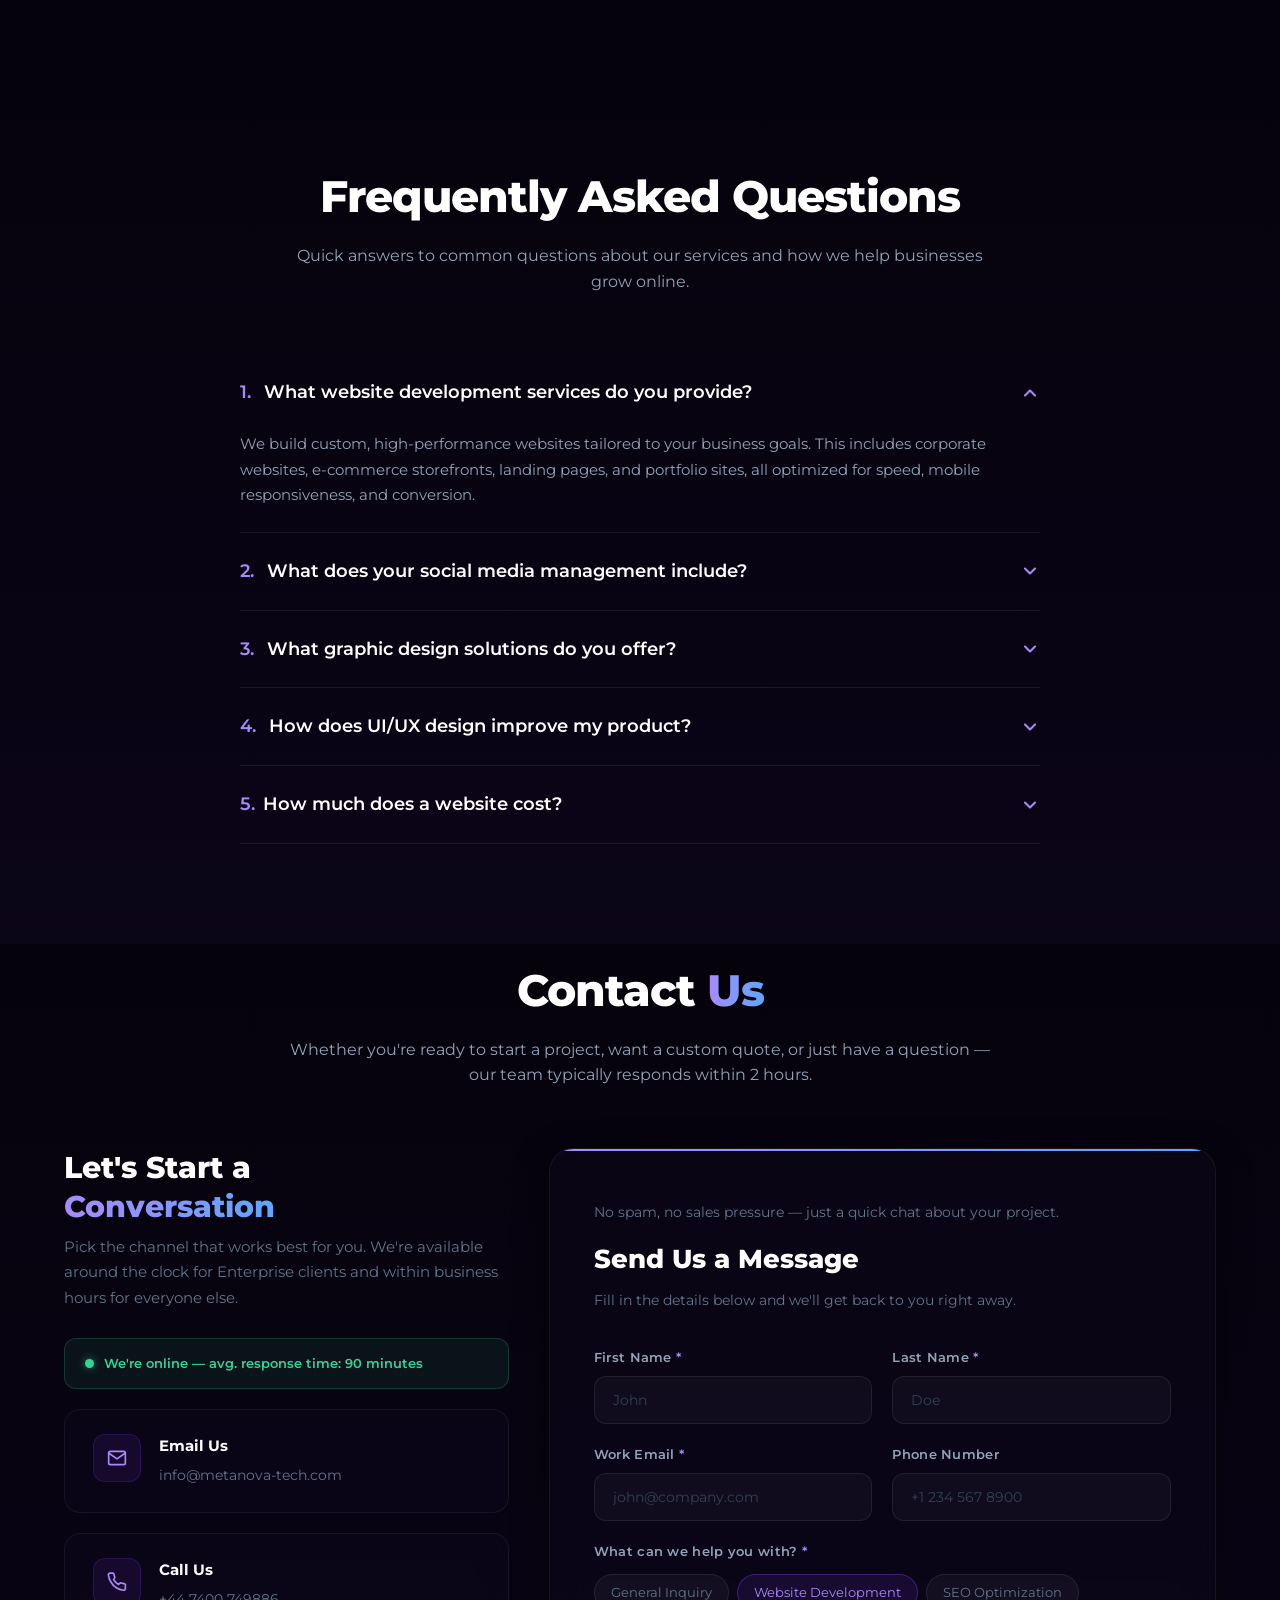
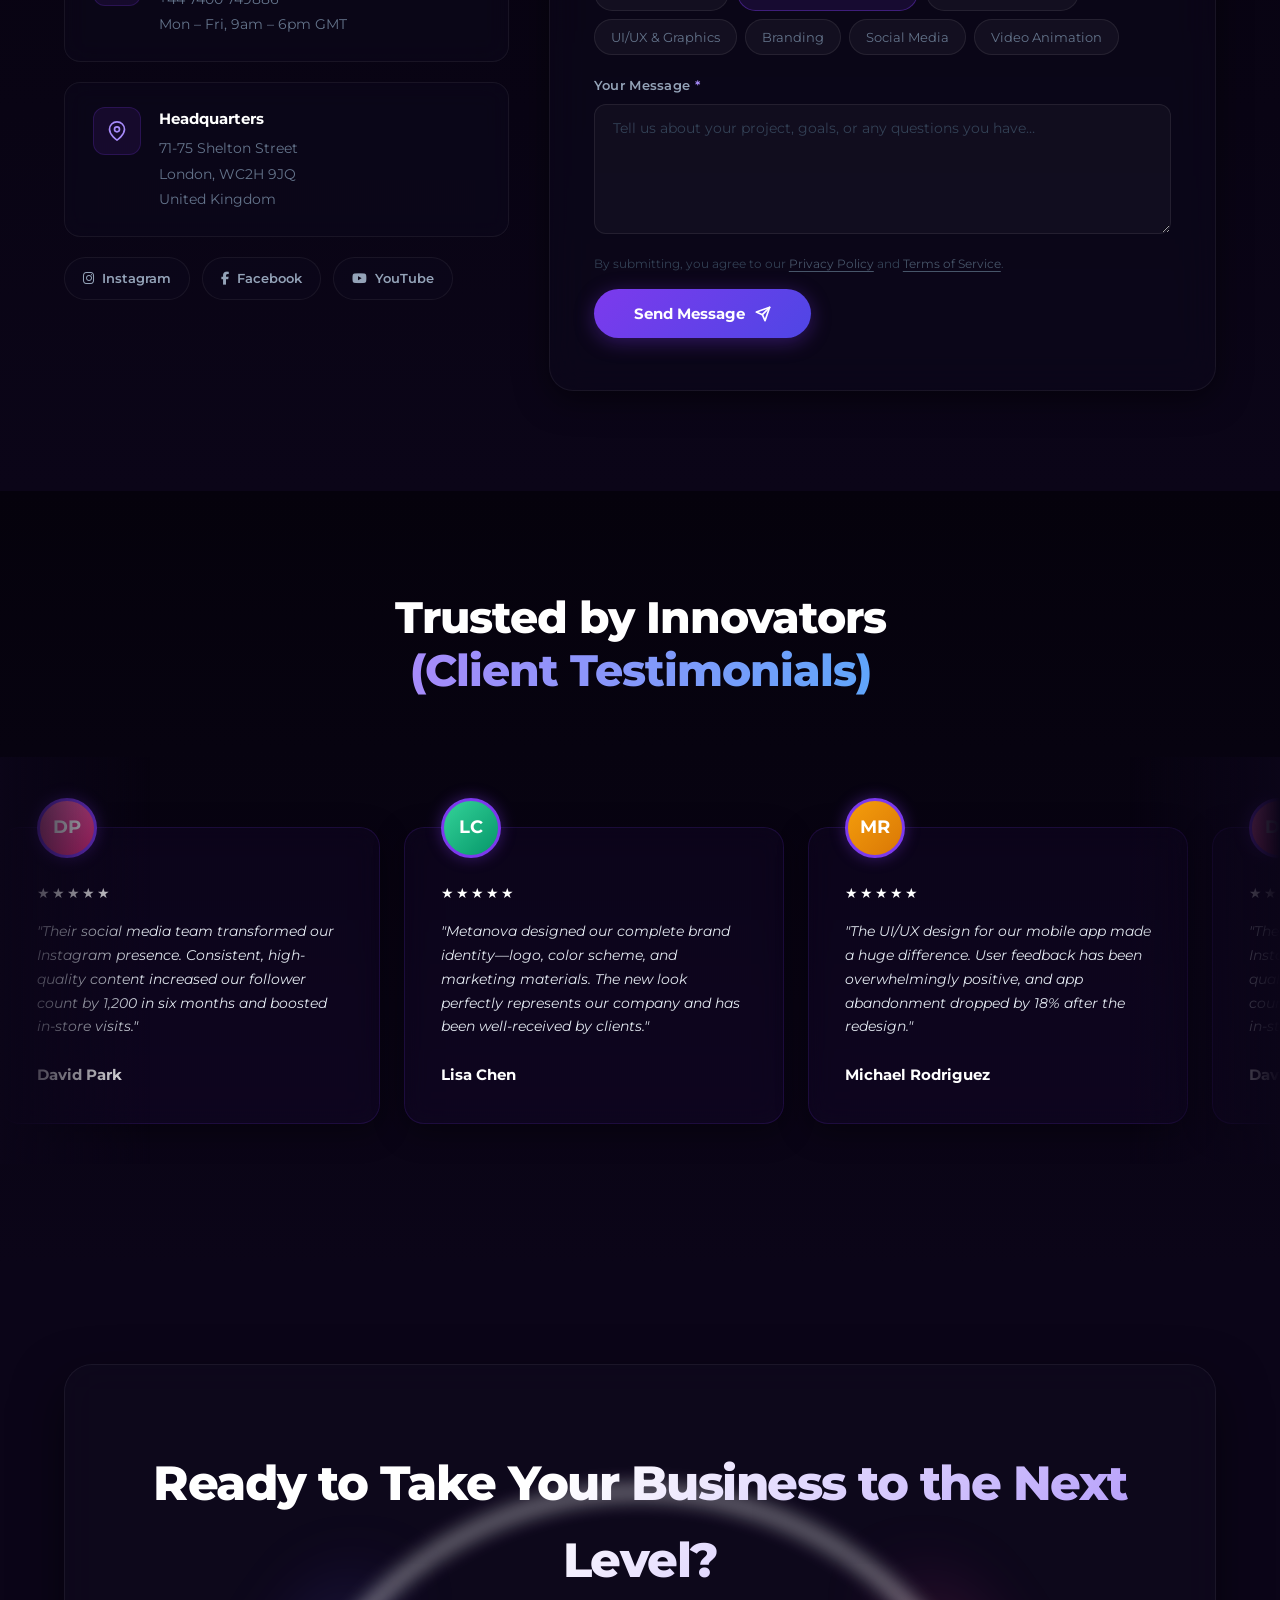
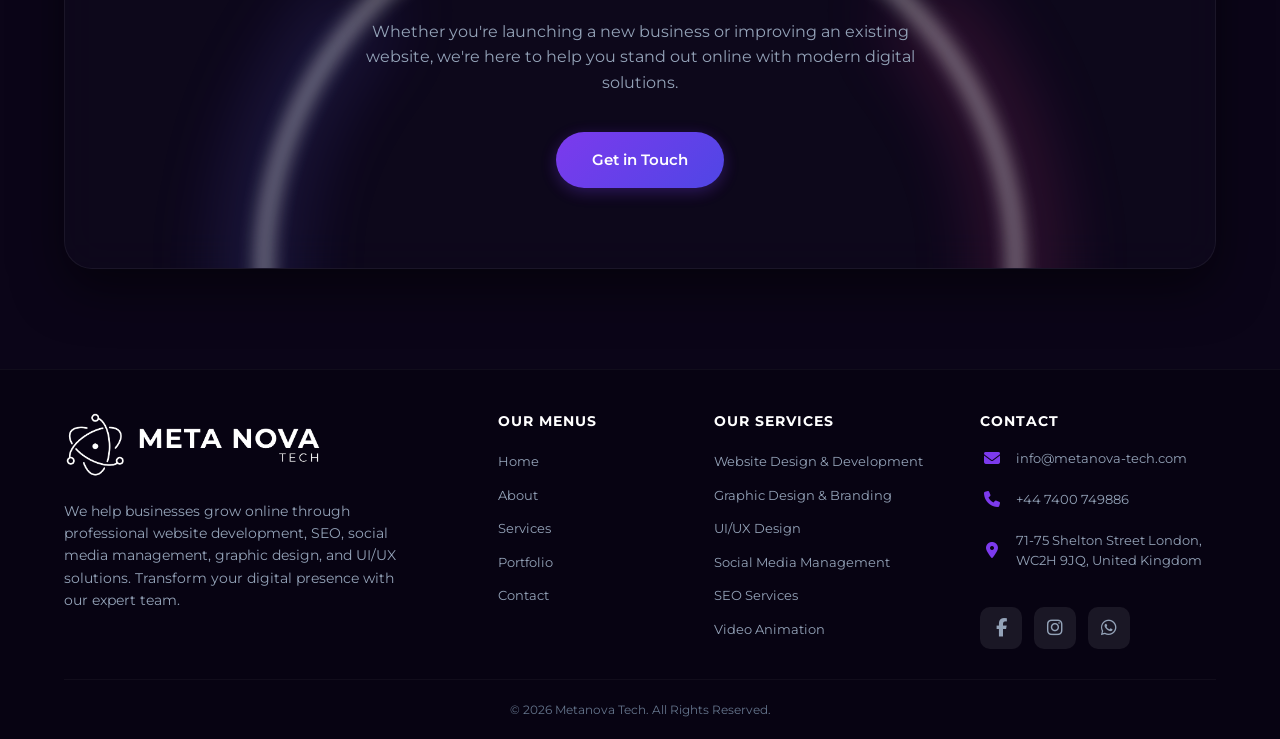
==== commit fde1b1ed: "some changes" ====
--- a/index.html
+++ b/index.html
@@ -58,7 +58,7 @@
       </div>
       <nav class="nav-menu" id="nav-menu" aria-label="Main Navigation">
         <a href="index.html" class="nav-link active" id="nav-home">Home</a>
-        <a href="about.html" class="nav-link" id="nav-about">About</a>
+        <a href="about" class="nav-link" id="nav-about">About</a>
         <a href="services.html" class="nav-link" id="nav-services">Services</a>
         <a href="portfolio.html" class="nav-link" id="nav-portfolio">Portfolio</a>
         <a href="contact.html" class="nav-link" id="nav-contact">Contact</a>
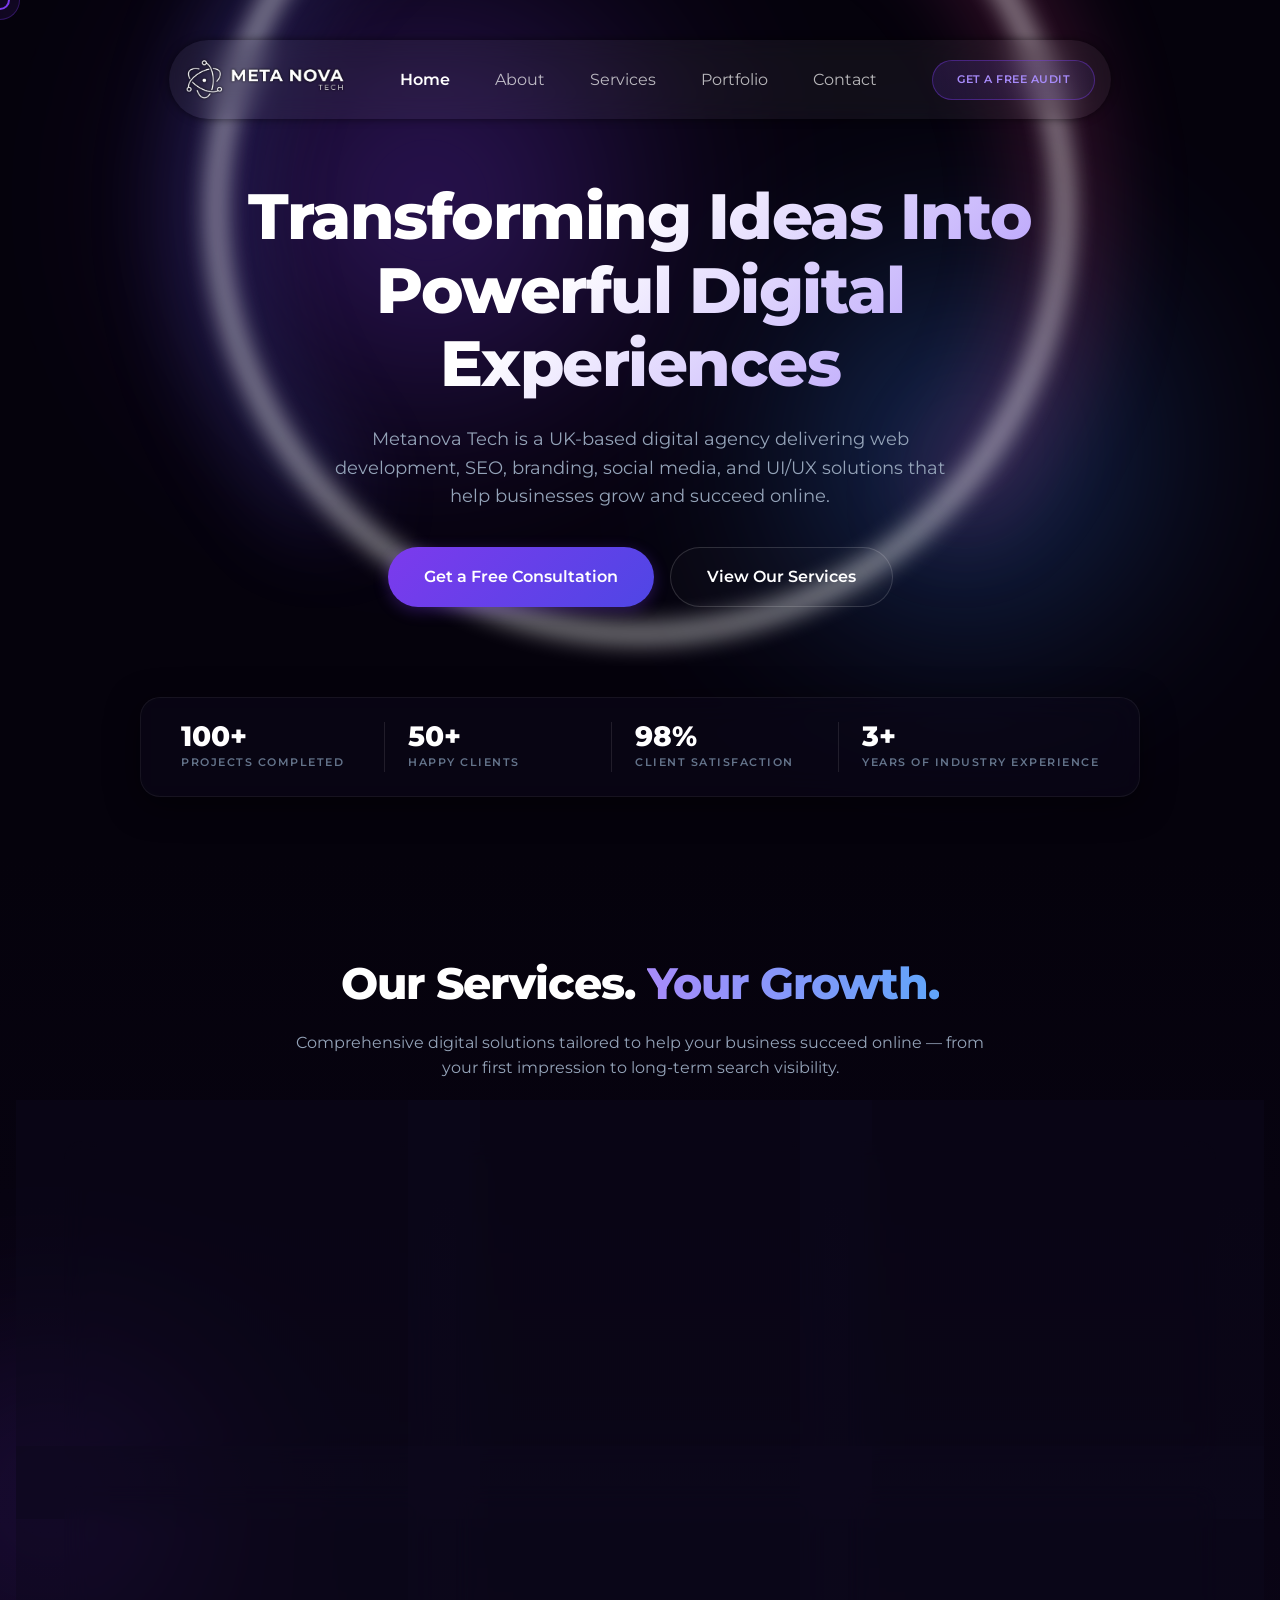
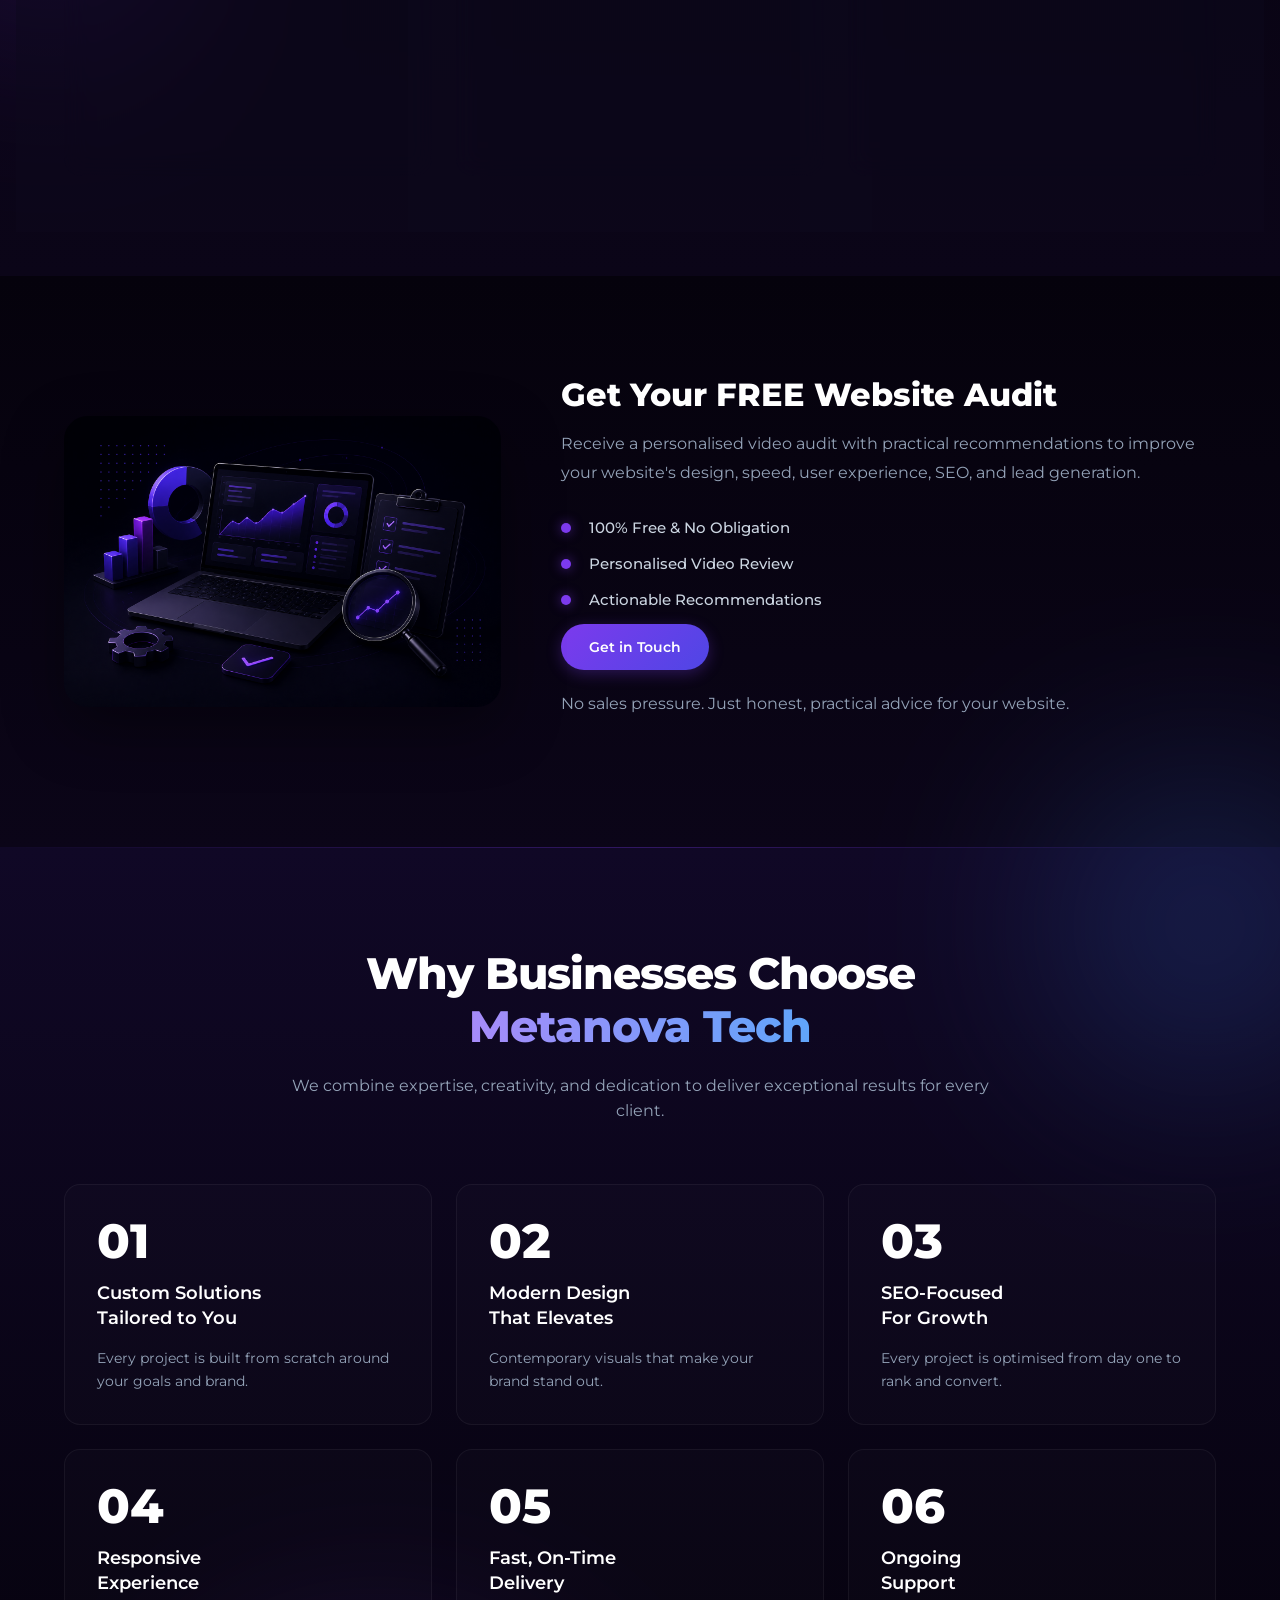
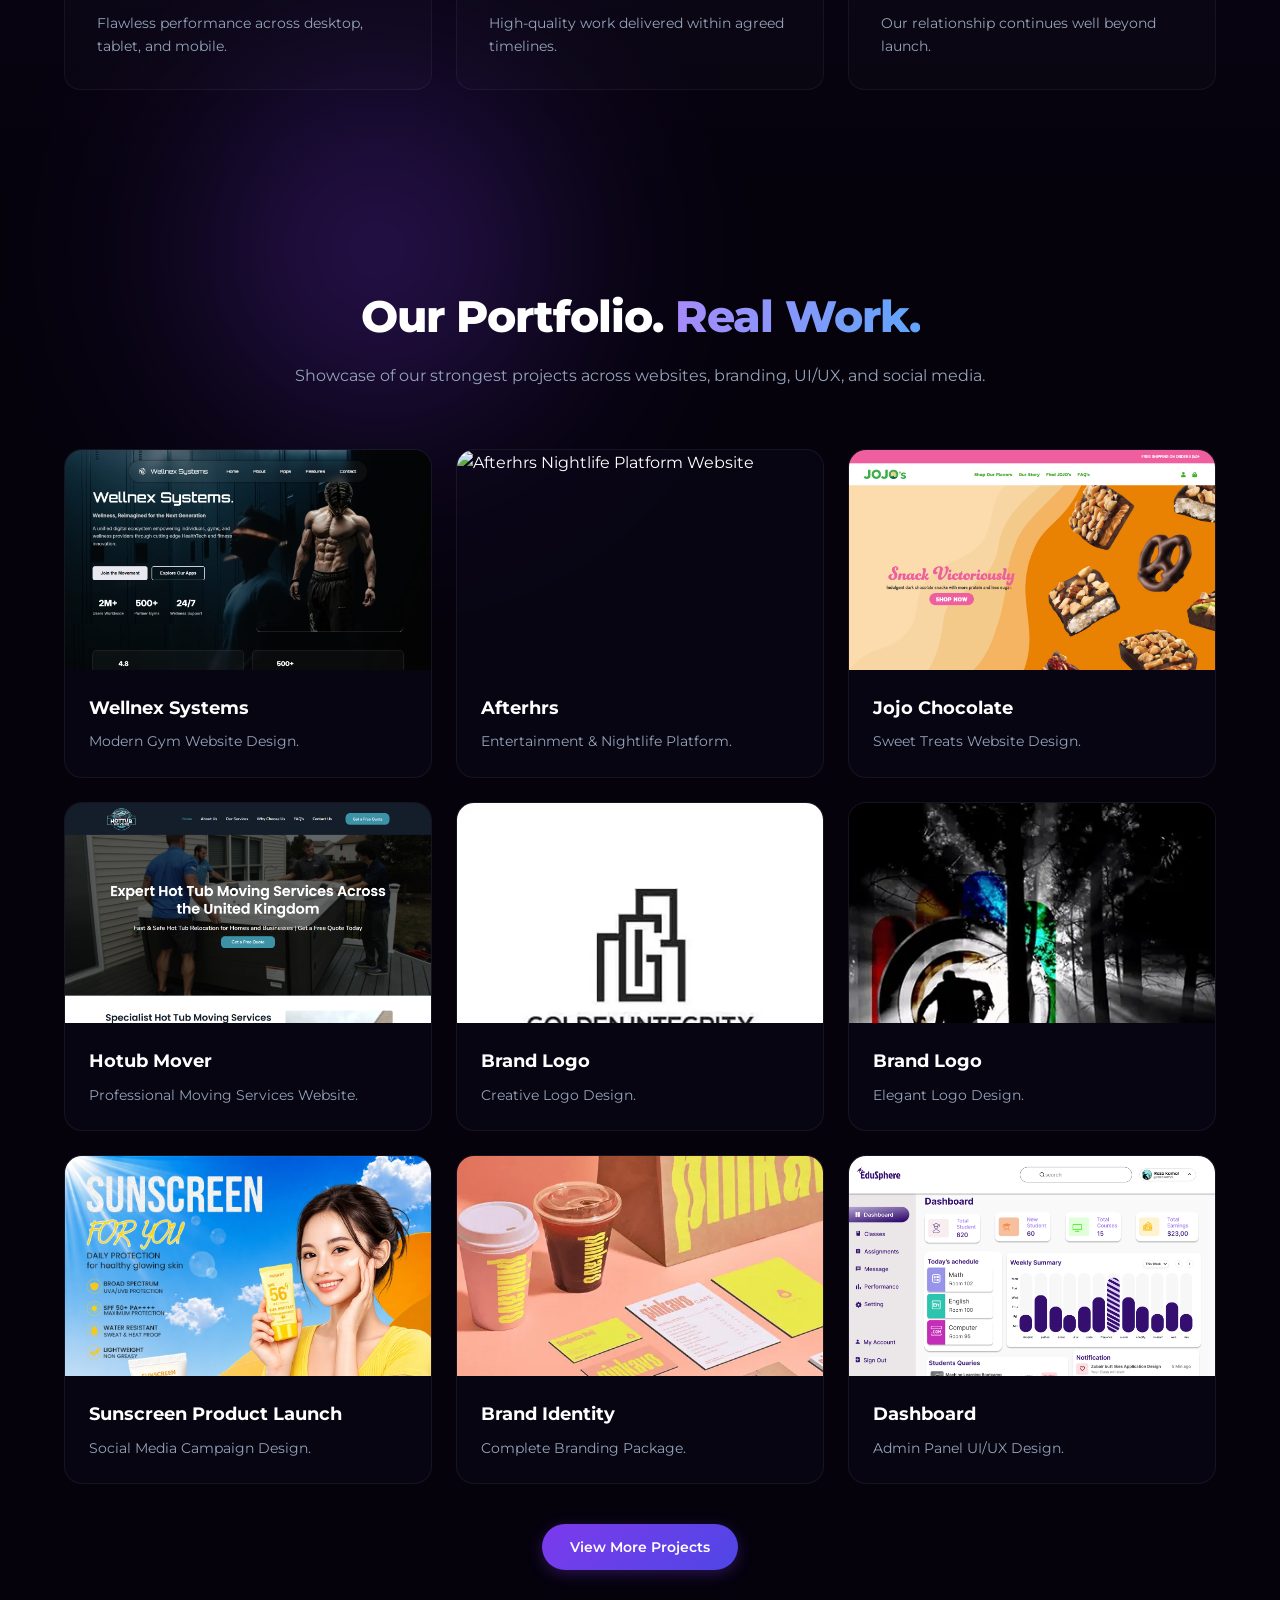
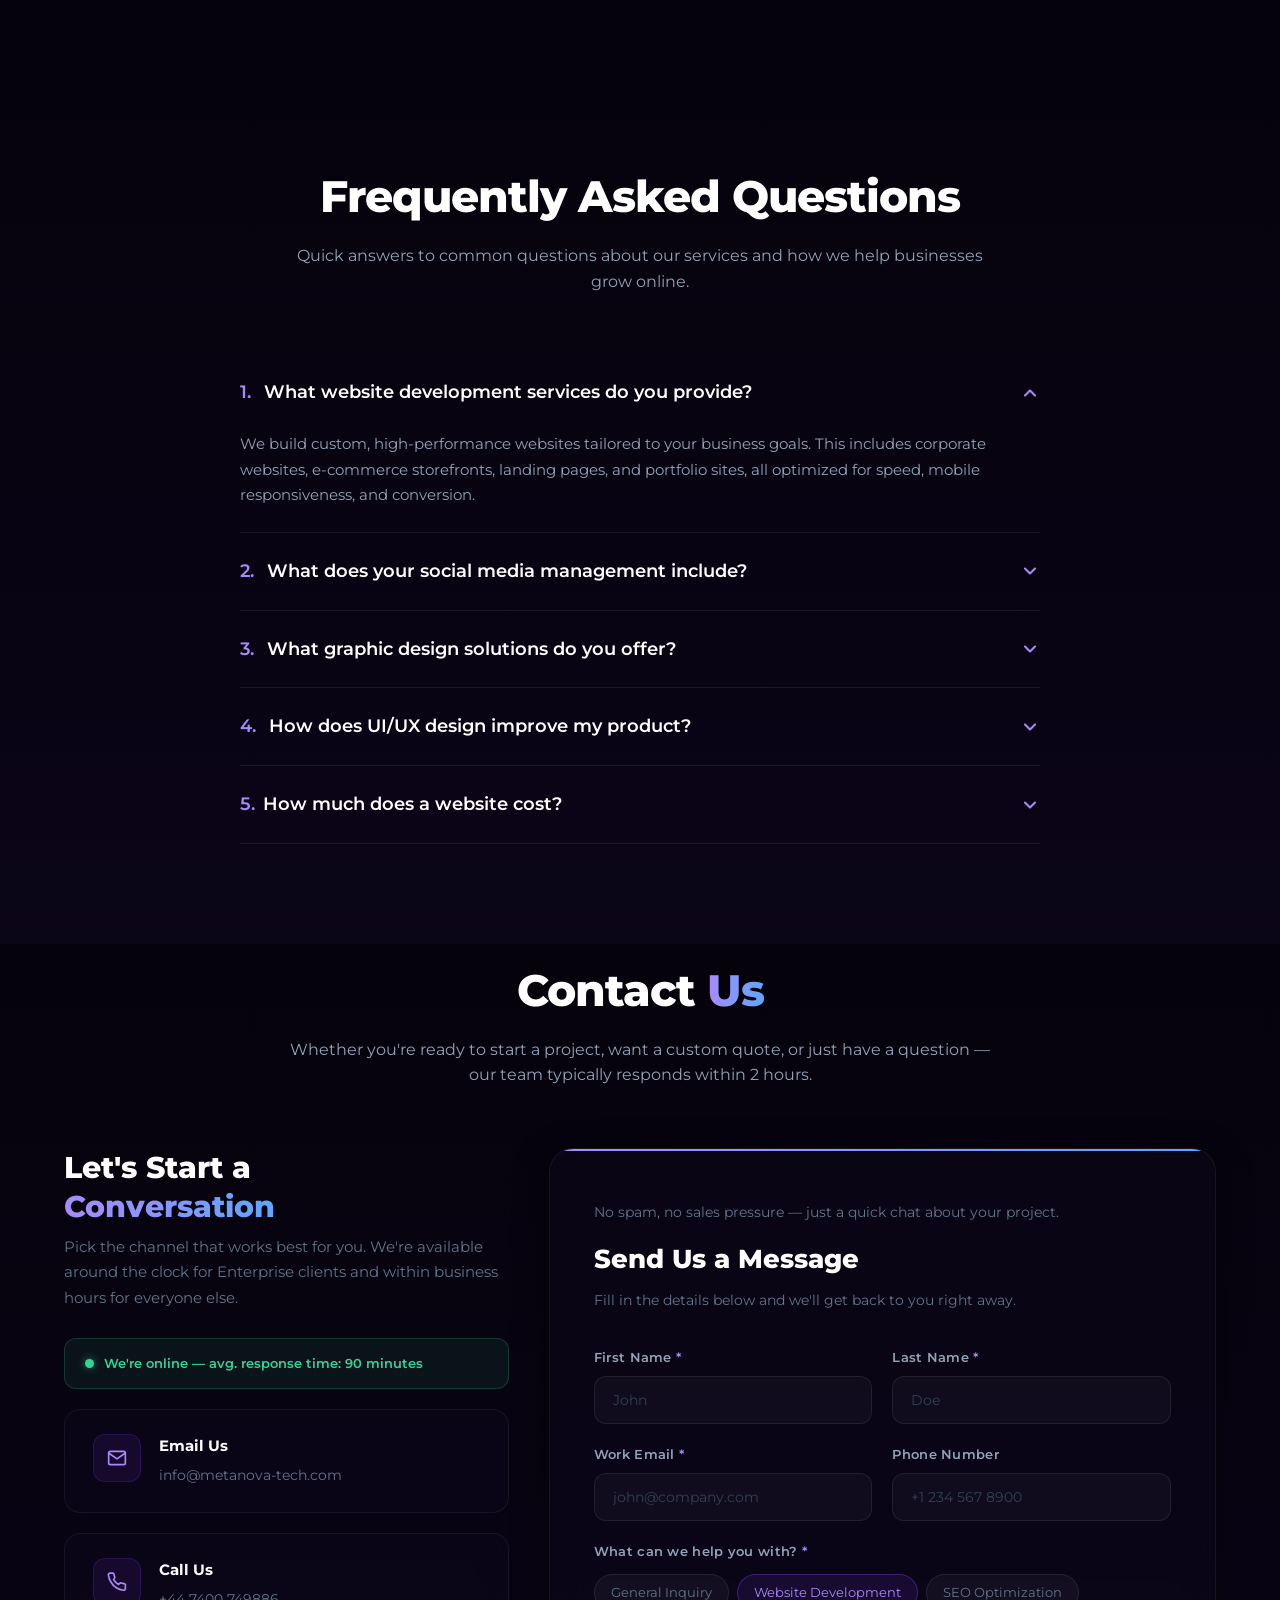
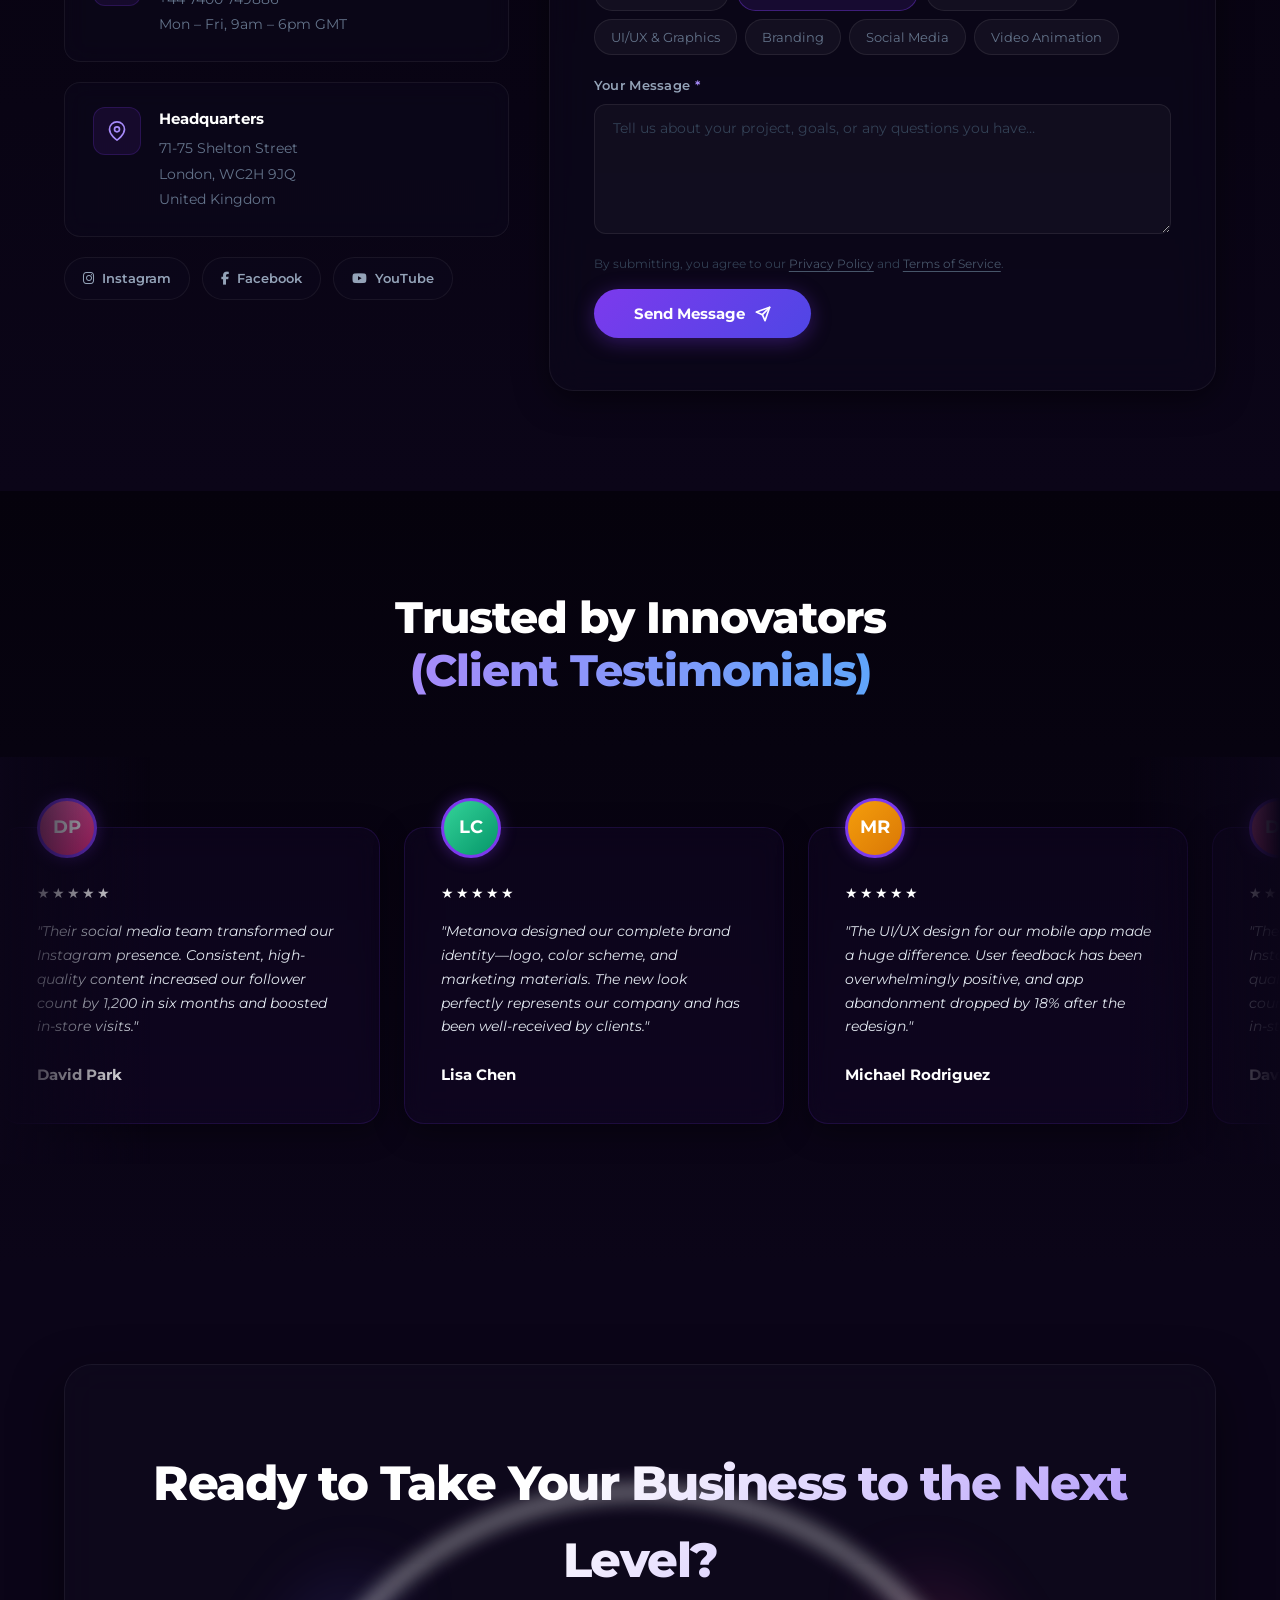
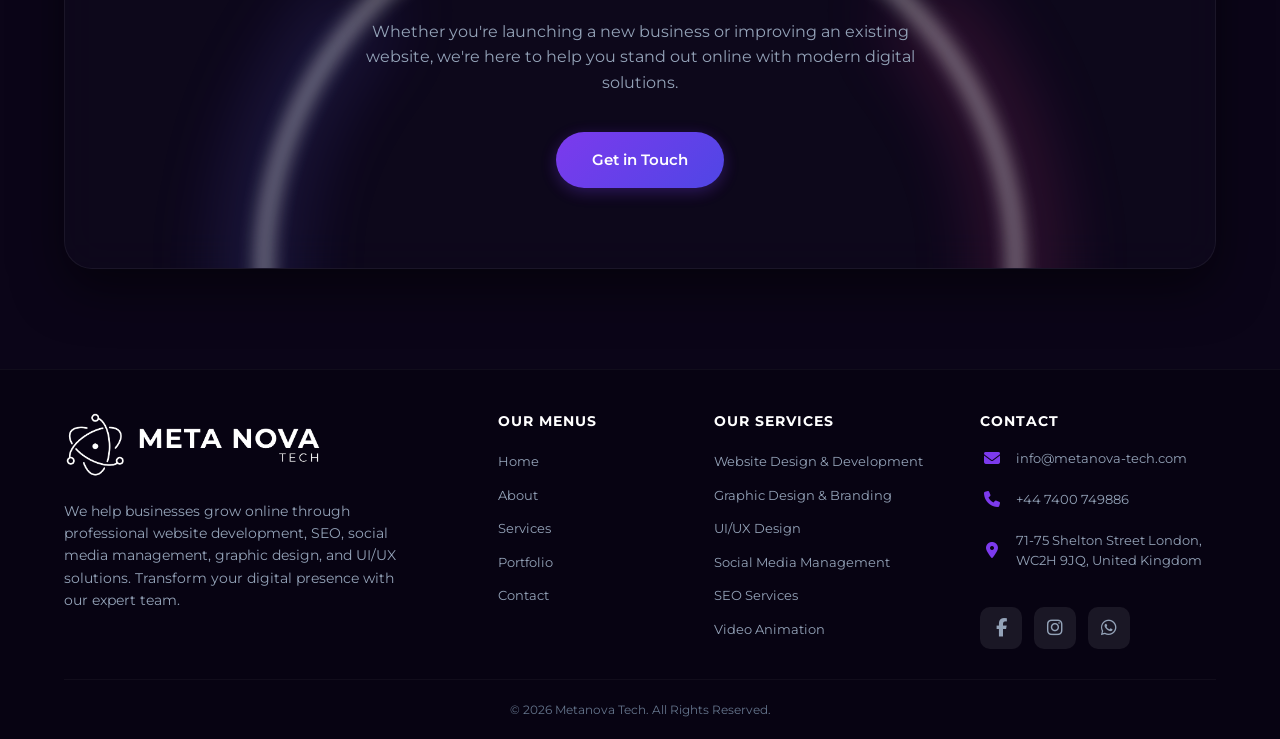
==== commit 169cce06: "some little changes in header and footer" ====
--- a/index.html
+++ b/index.html
@@ -57,11 +57,11 @@
         </button>
       </div>
       <nav class="nav-menu" id="nav-menu" aria-label="Main Navigation">
-        <a href="index.html" class="nav-link active" id="nav-home">Home</a>
-        <a href="about" class="nav-link" id="nav-about">About</a>
-        <a href="services.html" class="nav-link" id="nav-services">Services</a>
-        <a href="portfolio.html" class="nav-link" id="nav-portfolio">Portfolio</a>
-        <a href="contact.html" class="nav-link" id="nav-contact">Contact</a>
+        <a href="/" class="nav-link active" id="nav-home">Home</a>
+        <a href="/about" class="nav-link" id="nav-about">About</a>
+        <a href="/services" class="nav-link" id="nav-services">Services</a>
+        <a href="/portfolio" class="nav-link" id="nav-portfolio">Portfolio</a>
+        <a href="/contact" class="nav-link" id="nav-contact">Contact</a>
       </nav>
       <a href="contact.html" class="nav-cta">Get a Free Audit</a>
     </div>
@@ -761,22 +761,22 @@
         <div class="footer-col menu-footer">
           <h4>Our Menus</h4>
           <ul class="footer-links">
-            <li><a href="index.html">Home</a></li>
-            <li><a href="about.html">About</a></li>
-            <li><a href="services.html">Services</a></li>
-            <li><a href="portfolio.html">Portfolio</a></li>
-            <li><a href="contact.html">Contact</a></li>
+            <li><a href="/index">Home</a></li>
+            <li><a href="/about">About</a></li>
+            <li><a href="/services">Services</a></li>
+            <li><a href="/portfolio">Portfolio</a></li>
+            <li><a href="/contact">Contact</a></li>
           </ul>
         </div>
         <div class="footer-col">
           <h4>Our Services</h4>
           <ul class="footer-links">
-            <li><a href="services.html">Website Design & Development</a></li>
-            <li><a href="services.html">Graphic Design & Branding</a></li>
-            <li><a href="services.html">UI/UX Design</a></li>
-            <li><a href="services.html">Social Media Management</a></li>
-            <li><a href="services.html">SEO Services</a></li>
-            <li><a href="services.html">Video Animation</a></li>
+            <li><a href="/services">Website Design & Development</a></li>
+            <li><a href="/services">Graphic Design & Branding</a></li>
+            <li><a href="/services">UI/UX Design</a></li>
+            <li><a href="/services">Social Media Management</a></li>
+            <li><a href="/services">SEO Services</a></li>
+            <li><a href="/services">Video Animation</a></li>
           </ul>
         </div>
         <div class="footer-col">
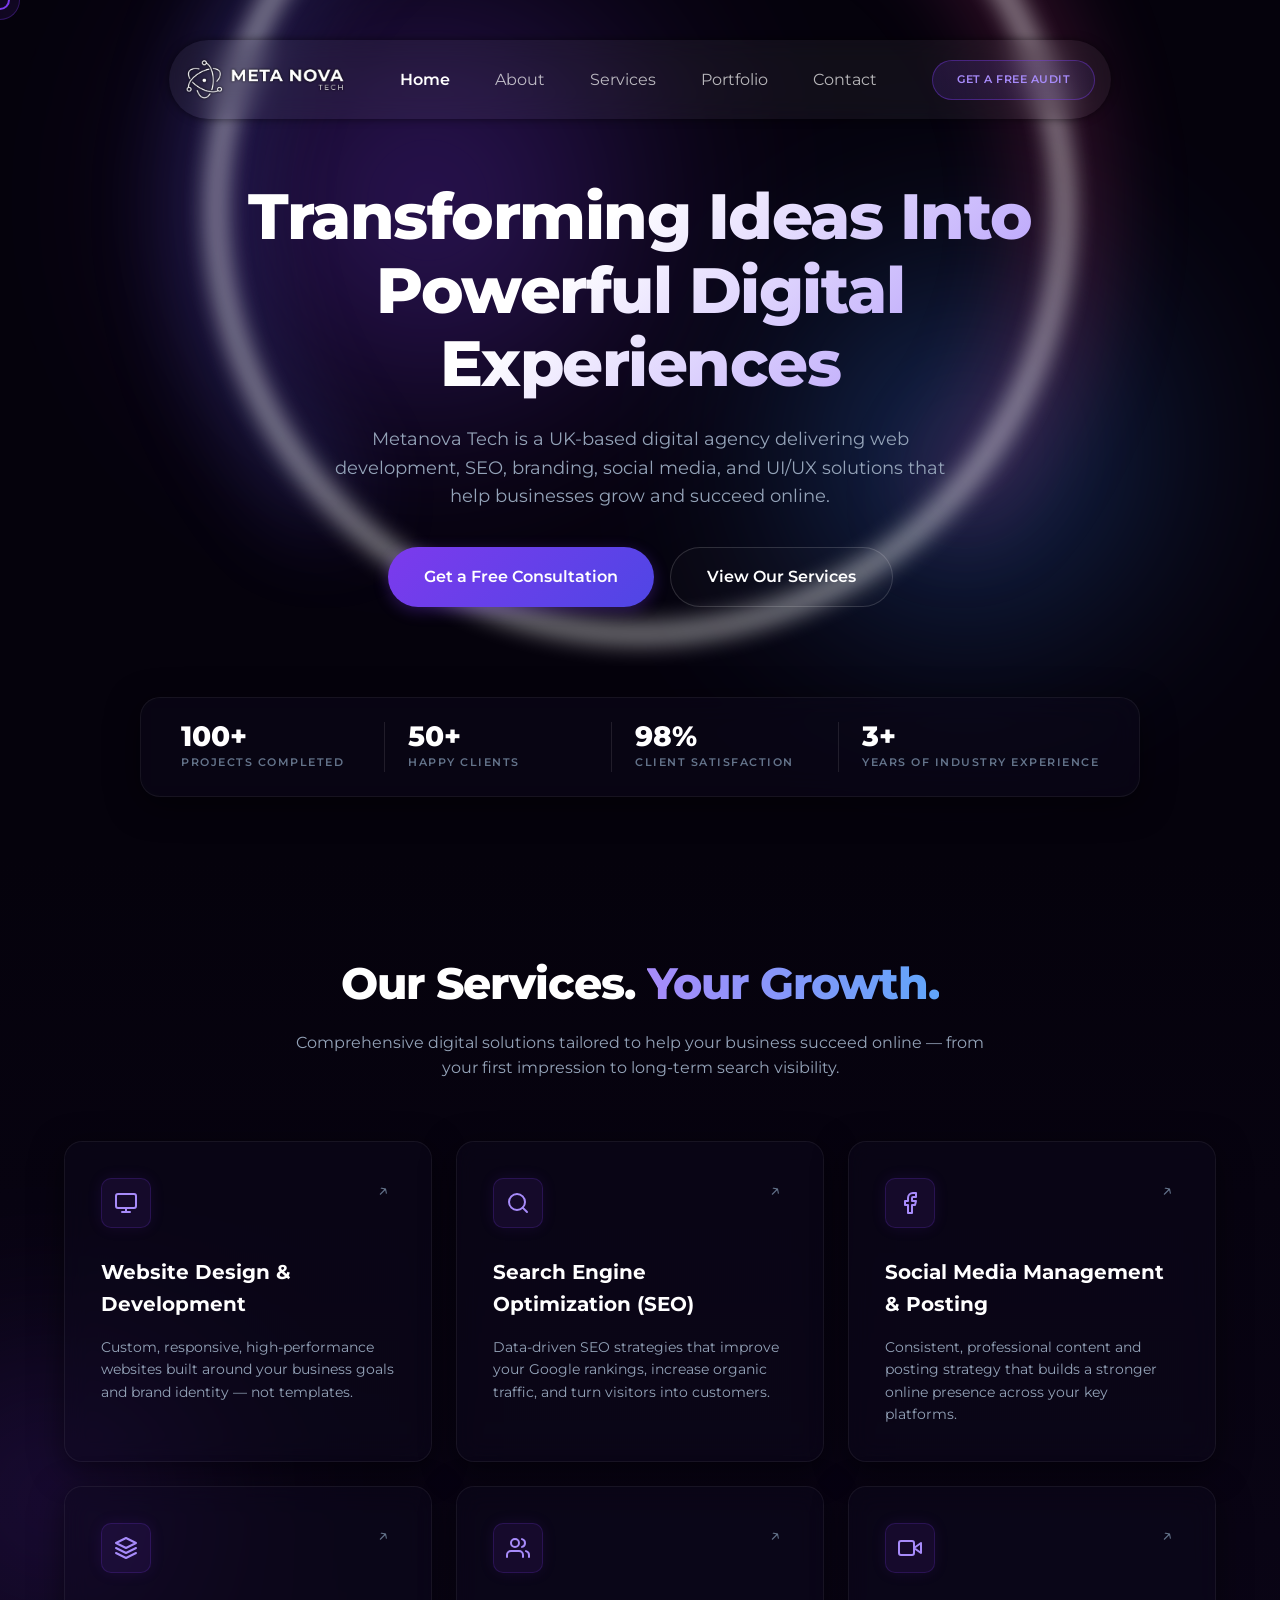
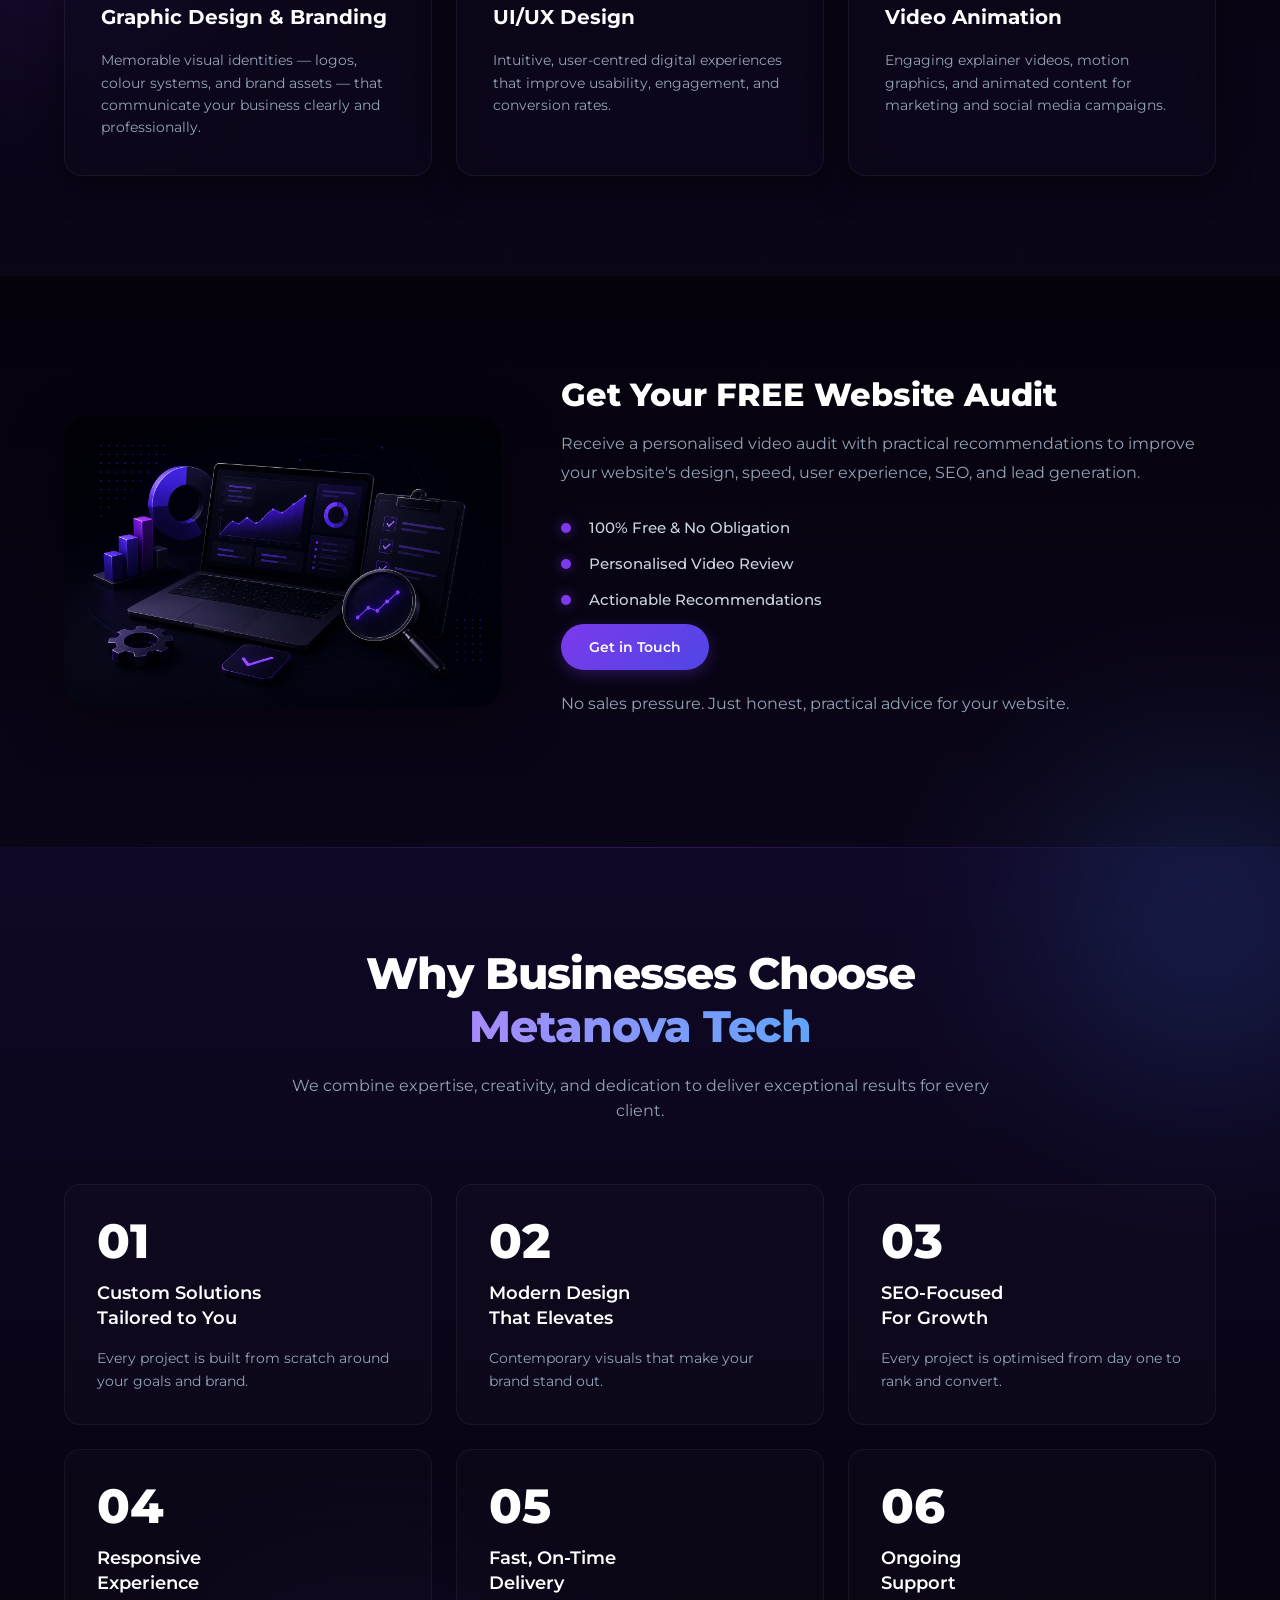
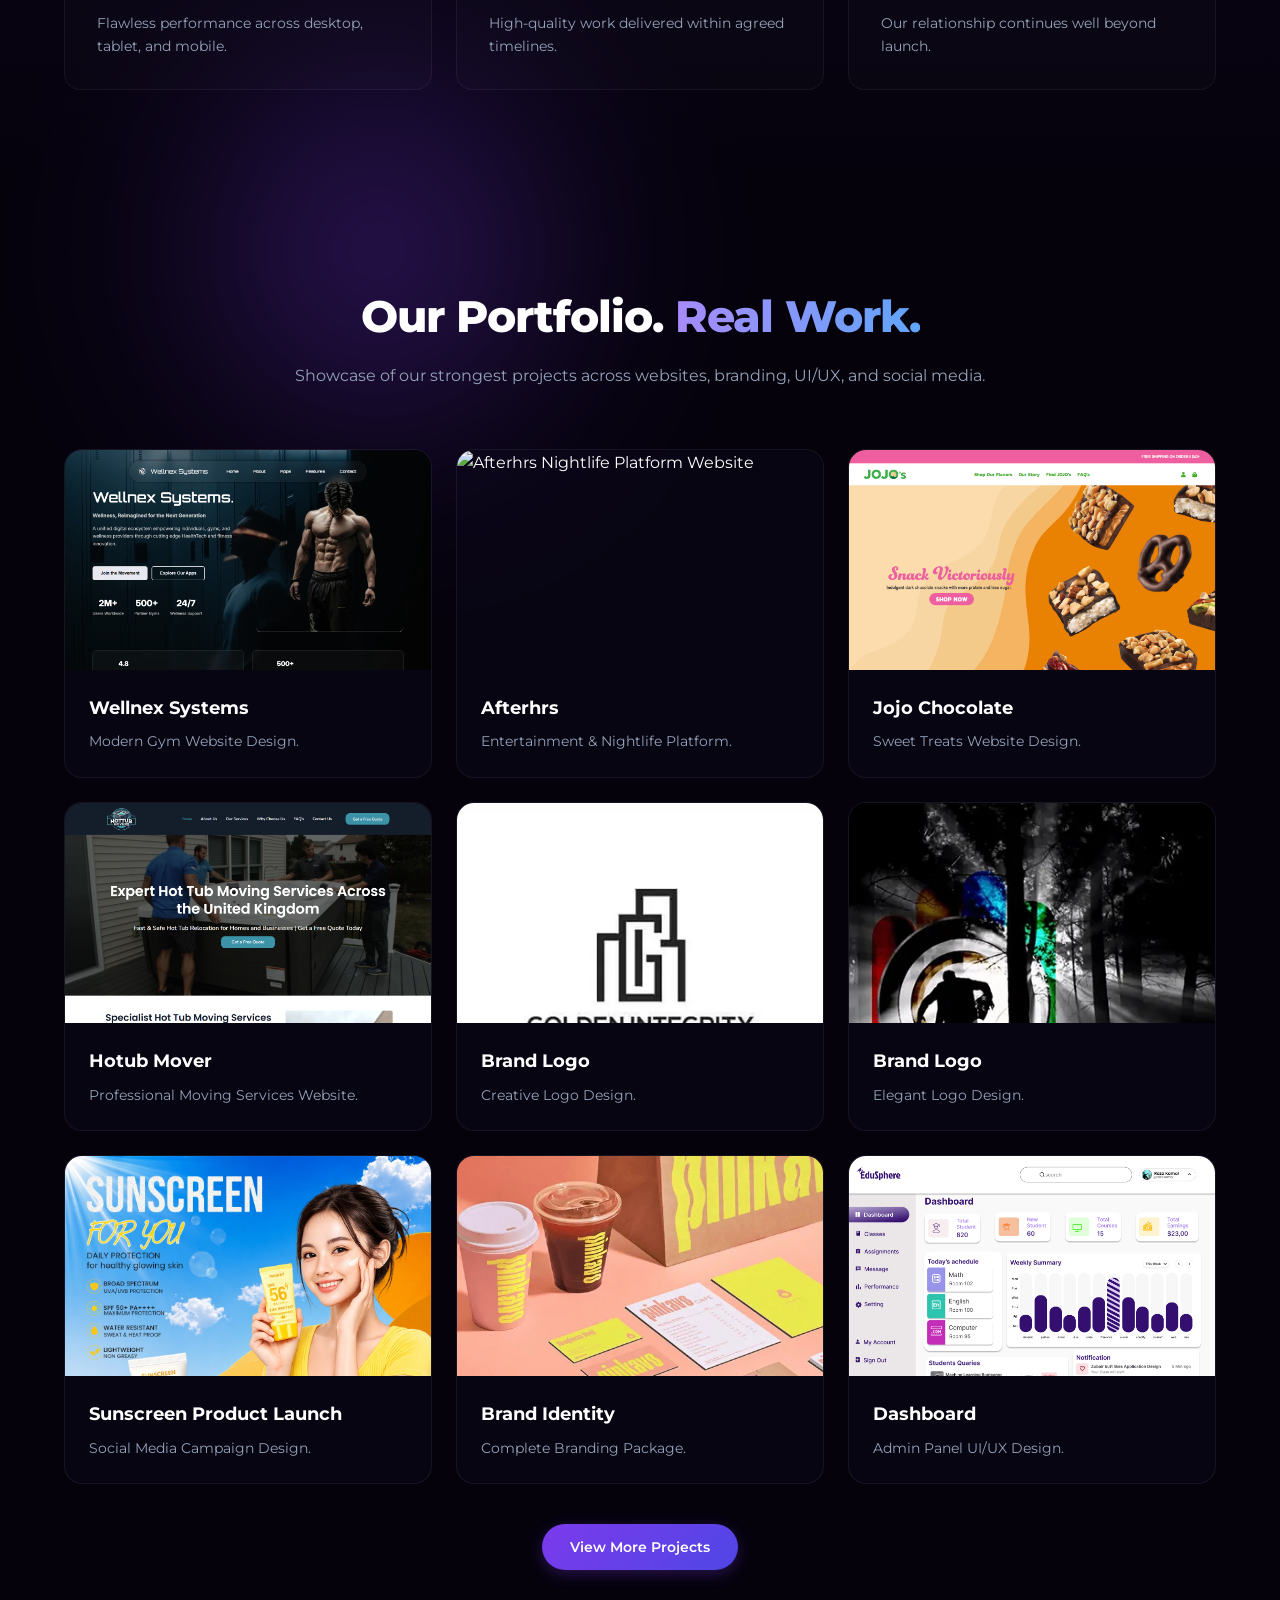
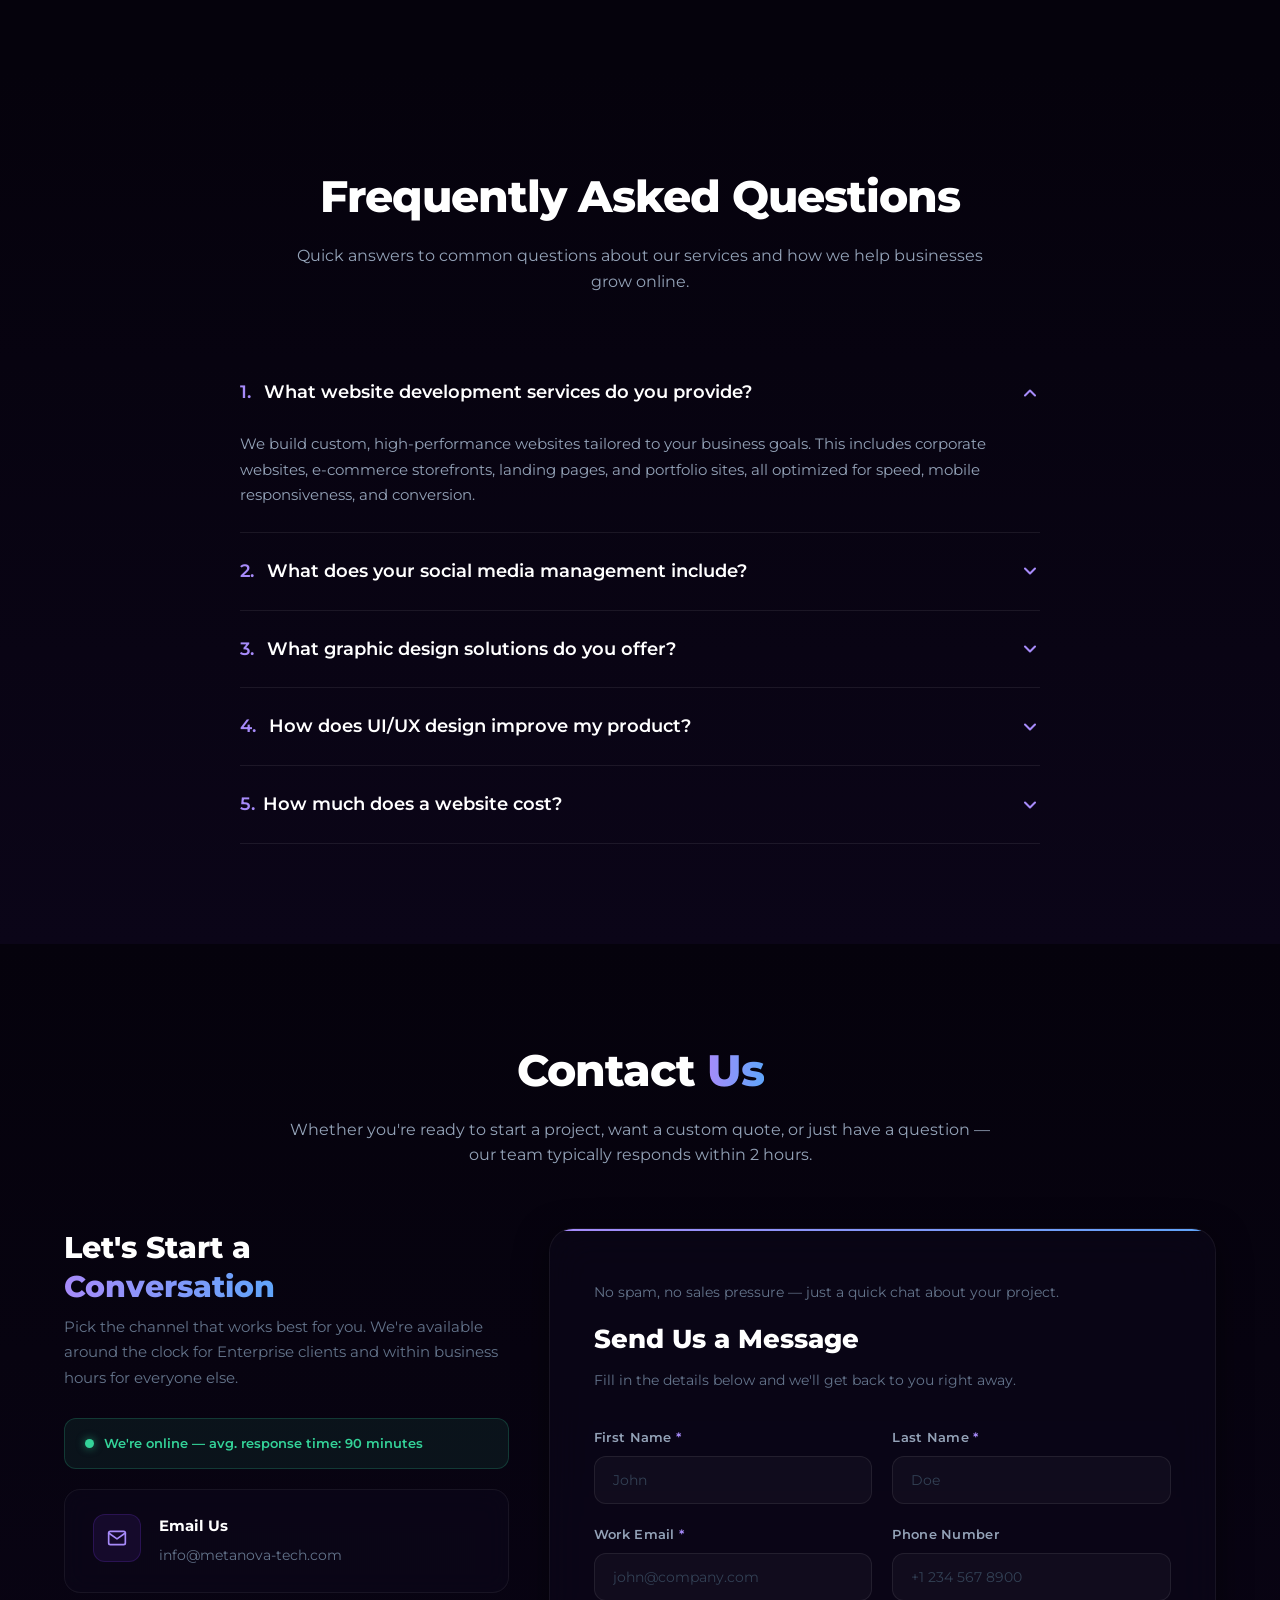
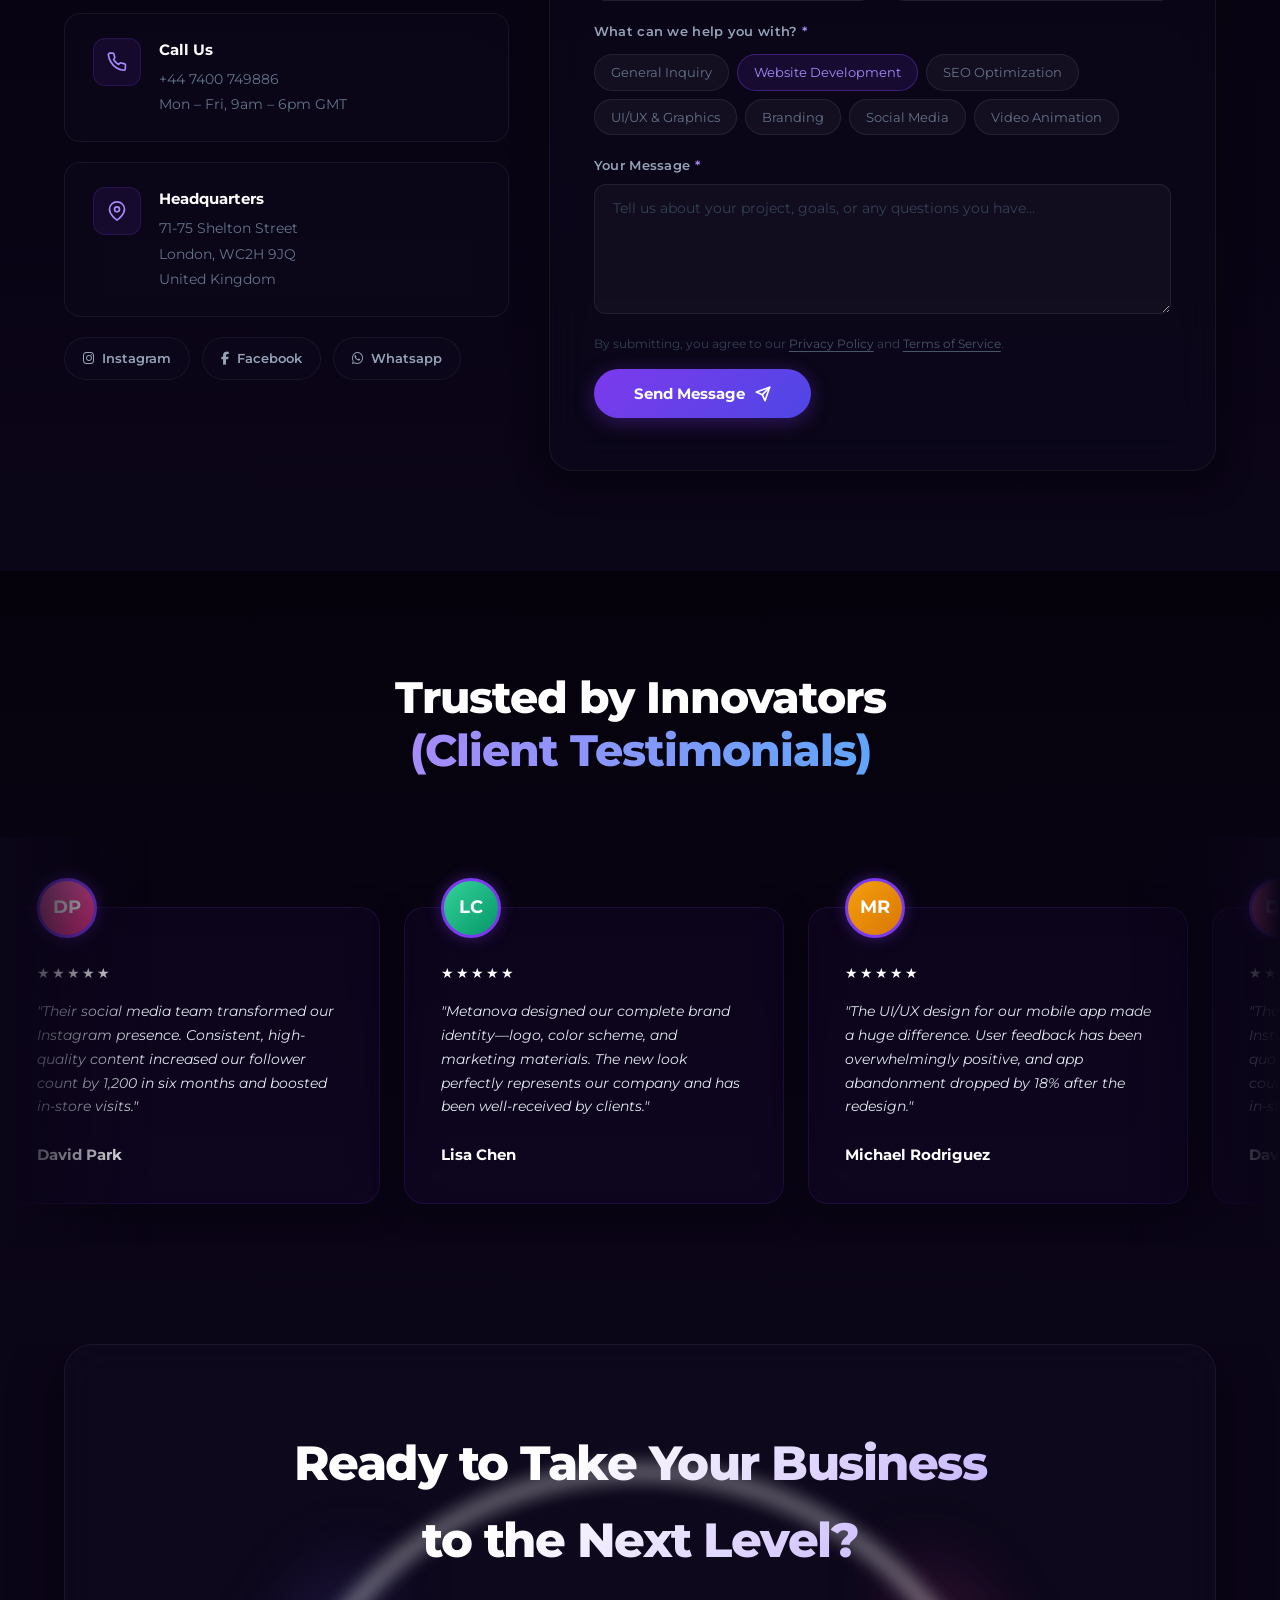
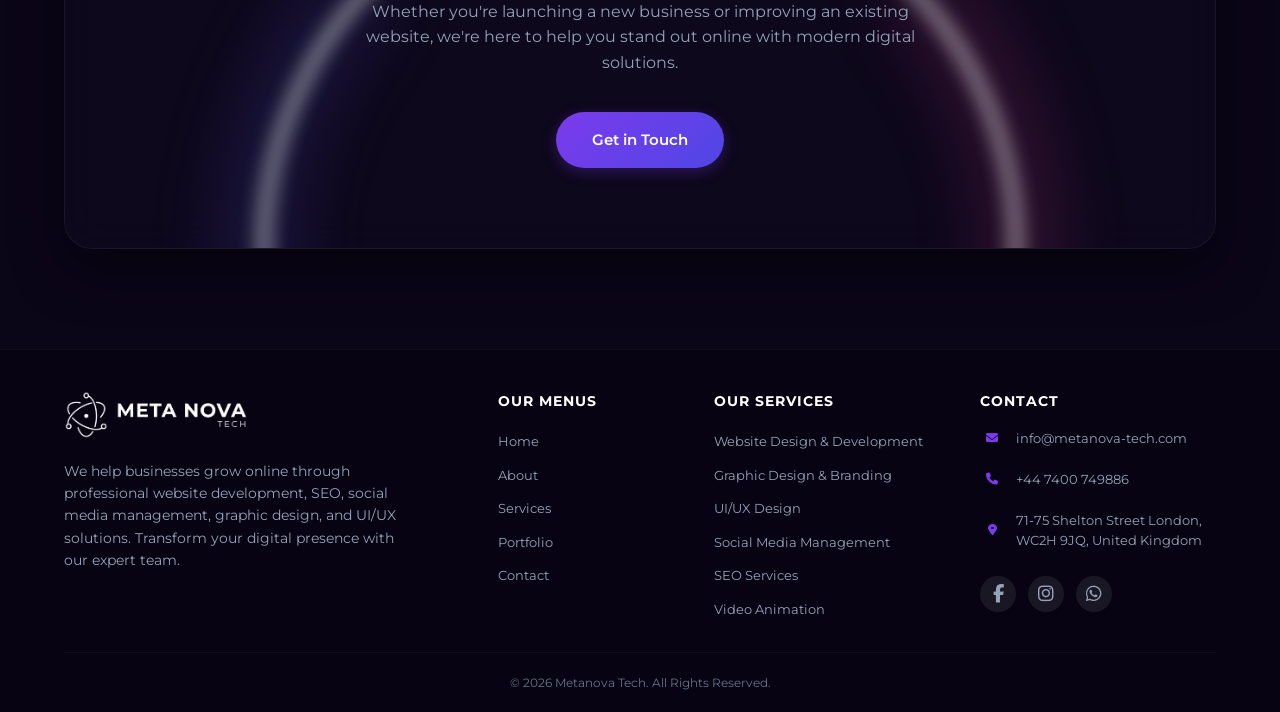
==== commit cc6081ad: "added animations and some minimal customizations" ====
--- a/index.html
+++ b/index.html
@@ -9,6 +9,7 @@
     content="Metanova Tech is a UK-based digital agency helping businesses grow online through website design & development, SEO, social media management, graphic design, and UI/UX solutions.">
   <link rel="stylesheet" href="assets/css/style.css">
   <link rel="stylesheet" href="https://cdnjs.cloudflare.com/ajax/libs/font-awesome/6.5.1/css/all.min.css">
+  <link href="https://unpkg.com/aos@2.3.4/dist/aos.css" rel="stylesheet">
   <script type="application/ld+json">
   {
     "@context": "https://schema.org",
@@ -57,13 +58,13 @@
         </button>
       </div>
       <nav class="nav-menu" id="nav-menu" aria-label="Main Navigation">
-        <a href="/" class="nav-link active" id="nav-home">Home</a>
-        <a href="/about" class="nav-link" id="nav-about">About</a>
-        <a href="/services" class="nav-link" id="nav-services">Services</a>
-        <a href="/portfolio" class="nav-link" id="nav-portfolio">Portfolio</a>
-        <a href="/contact" class="nav-link" id="nav-contact">Contact</a>
+        <a href="index.html" class="nav-link active" id="nav-home">Home</a>
+        <a href="about.html" class="nav-link" id="nav-about">About</a>
+        <a href="services.html" class="nav-link" id="nav-services">Services</a>
+        <a href="portfolio.html" class="nav-link" id="nav-portfolio">Portfolio</a>
+        <a href="#contact-main" class="nav-link" id="nav-contact">Contact</a>
       </nav>
-      <a href="contact.html" class="nav-cta">Get a Free Audit</a>
+      <a href="#contact-main" class="nav-cta">Get a Free Audit</a>
     </div>
   </header>
 
@@ -74,18 +75,18 @@
     <div class="hero-arch-inner"></div>
 
     <div class="container">
-      <div class="hero-content">
+      <div class="hero-content" data-aos="fade-up" data-aos-duration="800">
         <h1 class="hero-title">Transforming Ideas Into<br>Powerful Digital Experiences</h1>
         <p class="hero-subtitle">Metanova Tech is a UK-based digital agency delivering web development, SEO, branding,
           social media, and UI/UX solutions that help businesses grow and succeed online.</p>
         <div class="hero-ctas">
-          <a href="contact.html" class="btn btn-primary" id="hero-cta-consult">Get a Free Consultation</a>
-          <a href="index.html#services-section" class="btn btn-ghost" id="hero-cta-work">View Our Services</a>
+          <a href="#contact-main" class="btn btn-primary" id="hero-cta-consult">Get a Free Consultation</a>
+          <a href="#services-section" class="btn btn-ghost" id="hero-cta-work">View Our Services</a>
         </div>
       </div>
 
       <!-- Trust Rating Bar -->
-      <div class="trust-bar" id="trust-rating-bar">
+      <div class="trust-bar" id="trust-rating-bar" data-aos="fade-up" data-aos-delay="150">
         <div class="rating-block">
           <div class="rating-number">100+</div>
           <div class="rating-text">Projects Completed</div>
@@ -118,14 +119,14 @@
   <!-- Services Grid Section -->
   <section class="services section-padding" id="services-section">
     <div class="container">
-      <div class="section-header">
+      <div class="section-header" data-aos="fade-up">
         <h2>Our Services. <span>Your Growth.</span></h2>
         <p>Comprehensive digital solutions tailored to help your business succeed online — from your first impression to
           long-term search visibility.</p>
       </div>
       <div class="services-grid">
         <!-- Card 1 -->
-        <div class="service-card" id="service-website">
+        <div class="service-card" id="service-website" data-aos="fade-up" data-aos-delay="0">
           <div class="card-icon-wrapper">
             <svg width="24" height="24" viewBox="0 0 24 24" fill="none" stroke="currentColor" stroke-width="2"
               stroke-linecap="round" stroke-linejoin="round">
@@ -138,10 +139,13 @@
           <h3>Website Design & Development</h3>
           <p>Custom, responsive, high-performance websites built around your business goals and brand identity — not
             templates.</p>
+          <div class="service-card-overlay">
+            <a href="services.html">View More</a>
+          </div>
         </div>
 
         <!-- Card 2 -->
-        <div class="service-card" id="service-seo">
+        <div class="service-card" id="service-seo" data-aos="fade-up" data-aos-delay="100">
           <div class="card-icon-wrapper">
             <svg width="24" height="24" viewBox="0 0 24 24" fill="none" stroke="currentColor" stroke-width="2"
               stroke-linecap="round" stroke-linejoin="round">
@@ -153,10 +157,13 @@
           <h3>Search Engine Optimization (SEO)</h3>
           <p>Data-driven SEO strategies that improve your Google rankings, increase organic traffic, and turn visitors
             into customers.</p>
+          <div class="service-card-overlay">
+            <a href="services.html">View More</a>
+          </div>
         </div>
 
         <!-- Card 3 -->
-        <div class="service-card" id="service-social">
+        <div class="service-card" id="service-social" data-aos="fade-up" data-aos-delay="200">
           <div class="card-icon-wrapper">
             <svg width="24" height="24" viewBox="0 0 24 24" fill="none" stroke="currentColor" stroke-width="2"
               stroke-linecap="round" stroke-linejoin="round">
@@ -167,10 +174,13 @@
           <h3>Social Media Management & Posting</h3>
           <p>Consistent, professional content and posting strategy that builds a stronger online presence across your
             key platforms.</p>
+          <div class="service-card-overlay">
+            <a href="services.html">View More</a>
+          </div>
         </div>
 
         <!-- Card 4 -->
-        <div class="service-card" id="service-graphic">
+        <div class="service-card" id="service-graphic" data-aos="fade-up" data-aos-delay="300">
           <div class="card-icon-wrapper">
             <svg width="24" height="24" viewBox="0 0 24 24" fill="none" stroke="currentColor" stroke-width="2"
               stroke-linecap="round" stroke-linejoin="round">
@@ -183,10 +193,13 @@
           <h3>Graphic Design & Branding</h3>
           <p>Memorable visual identities — logos, colour systems, and brand assets — that communicate your business
             clearly and professionally.</p>
+          <div class="service-card-overlay">
+            <a href="services.html">View More</a>
+          </div>
         </div>
 
         <!-- Card 5 -->
-        <div class="service-card" id="service-ui-ux">
+        <div class="service-card" id="service-ui-ux" data-aos="fade-up" data-aos-delay="400">
           <div class="card-icon-wrapper">
             <svg width="24" height="24" viewBox="0 0 24 24" fill="none" stroke="currentColor" stroke-width="2"
               stroke-linecap="round" stroke-linejoin="round">
@@ -199,10 +212,13 @@
           <span class="card-arrow">↗</span>
           <h3>UI/UX Design</h3>
           <p>Intuitive, user-centred digital experiences that improve usability, engagement, and conversion rates.</p>
+          <div class="service-card-overlay">
+            <a href="services.html">View More</a>
+          </div>
         </div>
 
         <!-- Card 6 -->
-        <div class="service-card" id="service-video">
+        <div class="service-card" id="service-video" data-aos="fade-up" data-aos-delay="500">
           <div class="card-icon-wrapper">
             <svg width="24" height="24" viewBox="0 0 24 24" fill="none" stroke="currentColor" stroke-width="2"
               stroke-linecap="round" stroke-linejoin="round">
@@ -214,13 +230,16 @@
           <h3>Video Animation</h3>
           <p>Engaging explainer videos, motion graphics, and animated content for marketing and social media campaigns.
           </p>
+          <div class="service-card-overlay">
+            <a href="services.html">View More</a>
+          </div>
         </div>
       </div>
     </div>
   </section>
-  <section class="services-zigzag section-padding" id="services-section">
-    <div class="container">
-      <div class="service-zigzag-item home-service-zigzag">
+  <section class="services-zigzag section-padding" id="services-audit-section">
+    <div class="container">
+      <div class="service-zigzag-item home-service-zigzag" data-aos="fade-up">
         <div class="service-zigzag-image">
           <img src="assets/media/services media/all services.png" alt="Website Design & Development">
         </div>
@@ -233,7 +252,7 @@
             <li> Personalised Video Review</li>
             <li> Actionable Recommendations</li>
             <div>
-              <a href="contact.html" class="btn btn-primary" id="cta-box-button">Get in Touch</a>
+              <a href="#contact-main" class="btn btn-primary cta-service-btn" id="cta-audit-button">Get in Touch</a>
               <p style="margin-top: 20px;">No sales pressure. Just honest, practical advice for your website.</p>
             </div>
           </ul>
@@ -244,49 +263,49 @@
   <!-- Features / Why Choose Us Section -->
   <section class="stats-section" id="stats-section">
     <div class="container">
-      <div class="section-header">
+      <div class="section-header" data-aos="fade-up">
         <h2>Why Businesses Choose <span>Metanova Tech</span></h2>
         <p>We combine expertise, creativity, and dedication to deliver exceptional results for every client.</p>
       </div>
 
       <div class="stats-grid">
         <!-- Feature 1 -->
-        <div class="stat-card" id="feature-custom">
+        <div class="stat-card" id="feature-custom" data-aos="fade-up" data-aos-delay="0">
           <div class="stat-number">01</div>
           <div class="stat-label">Custom Solutions<br>Tailored to You</div>
           <p class="stat-description">Every project is built from scratch around your goals and brand.</p>
         </div>
 
         <!-- Feature 2 -->
-        <div class="stat-card" id="feature-design">
+        <div class="stat-card" id="feature-design" data-aos="fade-up" data-aos-delay="100">
           <div class="stat-number">02</div>
           <div class="stat-label">Modern Design<br>That Elevates</div>
           <p class="stat-description">Contemporary visuals that make your brand stand out.</p>
         </div>
 
         <!-- Feature 3 -->
-        <div class="stat-card" id="feature-seo">
+        <div class="stat-card" id="feature-seo" data-aos="fade-up" data-aos-delay="200">
           <div class="stat-number">03</div>
           <div class="stat-label">SEO-Focused<br>For Growth</div>
           <p class="stat-description">Every project is optimised from day one to rank and convert.</p>
         </div>
 
         <!-- Feature 4 -->
-        <div class="stat-card" id="feature-responsive">
+        <div class="stat-card" id="feature-responsive" data-aos="fade-up" data-aos-delay="300">
           <div class="stat-number">04</div>
           <div class="stat-label">Responsive<br>Experience</div>
           <p class="stat-description">Flawless performance across desktop, tablet, and mobile.</p>
         </div>
 
         <!-- Feature 5 -->
-        <div class="stat-card" id="feature-fast">
+        <div class="stat-card" id="feature-fast" data-aos="fade-up" data-aos-delay="400">
           <div class="stat-number">05</div>
           <div class="stat-label">Fast, On-Time<br>Delivery</div>
           <p class="stat-description">High-quality work delivered within agreed timelines.</p>
         </div>
 
         <!-- Feature 6 -->
-        <div class="stat-card" id="feature-support">
+        <div class="stat-card" id="feature-support" data-aos="fade-up" data-aos-delay="500">
           <div class="stat-number">06</div>
           <div class="stat-label">Ongoing<br>Support</div>
           <p class="stat-description">Our relationship continues well beyond launch.</p>
@@ -298,13 +317,13 @@
   <!-- Portfolio Section -->
   <section class="portfolio section-padding" id="portfolio-section">
     <div class="container">
-      <div class="section-header">
+      <div class="section-header" data-aos="fade-up">
         <h2>Our Portfolio. <span>Real Work.</span></h2>
         <p>Showcase of our strongest projects across websites, branding, UI/UX, and social media.</p>
       </div>
 
       <!-- Portfolio Grid -->
-      <div class="portfolio-grid">
+      <div class="portfolio-grid" data-aos="fade-up" data-aos-delay="100">
         <!-- Website Design Cards -->
         <div class="portfolio-item">
           <div class="portfolio-image">
@@ -400,7 +419,7 @@
           </div>
         </div>
       </div>
-      <div class="portfolio-view-more" style="text-align: center; margin-top: 40px;">
+      <div class="portfolio-view-more" style="text-align: center; margin-top: 40px;" data-aos="fade-up" data-aos-delay="200">
         <a href="portfolio.html" class="btn btn-primary">View More Projects</a>
       </div>
     </div>
@@ -413,12 +432,12 @@
   <!-- FAQ Section -->
   <section class="faq section-padding" id="faq-section">
     <div class="container">
-      <div class="section-header">
+      <div class="section-header" data-aos="fade-up">
         <h2>Frequently Asked Questions</h2>
         <p>Quick answers to common questions about our services and how we help businesses grow online.</p>
       </div>
 
-      <div class="faq-list">
+      <div class="faq-list" data-aos="fade-up" data-aos-delay="100">
         <!-- Item 1 - Website Development (Open by default) -->
         <details class="faq-item" open id="faq-item-1">
           <summary>
@@ -495,14 +514,14 @@
       </div>
     </div>
   </section>
-  <section class="contact-section section-padding" style="padding-top:20px;" id="contact-main">
-    <div class="container">
-      <div class="section-header">
+  <section class="contact-section section-padding" id="contact-main">
+    <div class="container">
+      <div class="section-header" data-aos="fade-up">
         <h2>Contact <span>Us</span></h2>
         <p>Whether you're ready to start a project, want a custom quote, or just have a question — our team typically
           responds within 2 hours.</p>
       </div>
-      <div class="contact-grid">
+      <div class="contact-grid" data-aos="fade-up" data-aos-delay="100">
 
         <!-- Info Panel -->
         <div class="contact-info-panel">
@@ -561,17 +580,17 @@
 
           <!-- Social chips -->
           <div class="contact-socials-row">
-            <a href="#" class="contact-social-chip">
+            <a href="https://www.instagram.com/meta_novatech/" target="_blank" rel="noopener noreferrer" class="contact-social-chip">
               <i class="fab fa-instagram"></i>
               Instagram
             </a>
-            <a href="#" class="contact-social-chip">
+            <a href="https://www.facebook.com/metanovatech/" target="_blank" rel="noopener noreferrer" class="contact-social-chip">
               <i class="fab fa-facebook-f"></i>
               Facebook
             </a>
-            <a href="#" class="contact-social-chip">
-              <i class="fab fa-youtube"></i>
-              YouTube
+            <a href="https://wa.me/447400749886" target="_blank" rel="noopener noreferrer" class="contact-social-chip">
+              <i class="fab fa-whatsapp"></i>
+               Whatsapp
             </a>
           </div>
         </div>
@@ -654,7 +673,7 @@
   <!-- Testimonials Section -->
   <section class="testimonials section-padding" id="testimonials-section">
     <div class="container">
-      <div class="section-header">
+      <div class="section-header" data-aos="fade-up">
         <h2>Trusted by Innovators <br><span>(Client Testimonials)</span></h2>
       </div>
     </div>
@@ -731,17 +750,17 @@
     </div>
   </section>
   <!-- Bottom CTA Box Section -->
-  <section class="cta-section section-padding" id="cta-section">
-    <div class="container">
-      <div class="cta-box">
+  <section class="cta-section section-padding" style="padding-top:0;" id="cta-section">
+    <div class="container">
+      <div class="cta-box" data-aos="fade-up">
         <!-- Glowing arch inside CTA box -->
         <div class="cta-box-glow-arch-outer"></div>
         <div class="cta-box-glow-arch-inner"></div>
 
-        <h2>Ready to Take Your Business to the Next Level?</h2>
+        <h2>Ready to Take Your Business <br> to the Next Level?</h2>
         <p>Whether you're launching a new business or improving an existing website, we're here to help you stand out
           online with modern digital solutions.</p>
-        <a href="contact.html" class="btn btn-primary" id="cta-box-button">Get in Touch</a>
+        <a href="#contact-main" class="btn btn-primary" id="cta-box-button">Get in Touch</a>
       </div>
     </div>
   </section>
@@ -761,22 +780,22 @@
         <div class="footer-col menu-footer">
           <h4>Our Menus</h4>
           <ul class="footer-links">
-            <li><a href="/index">Home</a></li>
-            <li><a href="/about">About</a></li>
-            <li><a href="/services">Services</a></li>
-            <li><a href="/portfolio">Portfolio</a></li>
-            <li><a href="/contact">Contact</a></li>
+            <li><a href="index.html">Home</a></li>
+            <li><a href="about.html">About</a></li>
+            <li><a href="services.html">Services</a></li>
+            <li><a href="portfolio.html">Portfolio</a></li>
+            <li><a href="#contact-main">Contact</a></li>
           </ul>
         </div>
         <div class="footer-col">
           <h4>Our Services</h4>
           <ul class="footer-links">
-            <li><a href="/services">Website Design & Development</a></li>
-            <li><a href="/services">Graphic Design & Branding</a></li>
-            <li><a href="/services">UI/UX Design</a></li>
-            <li><a href="/services">Social Media Management</a></li>
-            <li><a href="/services">SEO Services</a></li>
-            <li><a href="/services">Video Animation</a></li>
+            <li><a href="services.html">Website Design & Development</a></li>
+            <li><a href="services.html">Graphic Design & Branding</a></li>
+            <li><a href="services.html">UI/UX Design</a></li>
+            <li><a href="services.html">Social Media Management</a></li>
+            <li><a href="services.html">SEO Services</a></li>
+            <li><a href="services.html">Video Animation</a></li>
           </ul>
         </div>
         <div class="footer-col">
@@ -795,13 +814,13 @@
               <span>71-75 Shelton Street London, <br> WC2H 9JQ, United Kingdom</span>
             </div>
             <div class="footer-socials">
-              <a href="#" class="social-link" aria-label="Facebook">
+              <a href="https://www.facebook.com/metanovatech/" target="_blank" rel="noopener noreferrer" class="social-link" aria-label="Facebook">
                 <i class="fab fa-facebook-f"></i>
               </a>
-              <a href="#" class="social-link" aria-label="Instagram">
+              <a href="https://www.instagram.com/meta_novatech/" target="_blank" rel="noopener noreferrer" class="social-link" aria-label="Instagram">
                 <i class="fab fa-instagram"></i>
               </a>
-              <a href="https://wa.me/447400749886" class="social-link" aria-label="YouTube">
+              <a href="https://wa.me/447400749886" target="_blank" rel="noopener noreferrer" class="social-link" aria-label="whatsapp">
                 <i class="fab fa-whatsapp"></i>
               </a>
             </div>
@@ -826,6 +845,8 @@
 
   <script src="assets/js/script.js"></script>
   <script src="assets/js/forms.js"></script>
+  <script src="https://unpkg.com/aos@2.3.4/dist/aos.js"></script>
+  <script src="assets/js/aos-init.js"></script>
 </body>
 
 </html>
--- a/assets/css/style.css
+++ b/assets/css/style.css
@@ -86,6 +86,7 @@
 
 html {
   scroll-behavior: smooth;
+  scroll-padding-top: 110px;
 }
 
 body {
@@ -1407,7 +1408,7 @@
 }
 
 .footer-logo-img {
-  height: 70px;
+  height: 50px;
   width: auto;
   object-fit: contain;
 }
@@ -1420,7 +1421,7 @@
 }
 
 .footer-contact-info .contact-item i {
-  font-size: 16px;
+  font-size: 12px;
   color: #7c3aed;
   width: 24px;
   text-align: center;
@@ -1429,19 +1430,20 @@
 .footer-socials {
   display: flex;
   gap: 12px;
-  margin-top: 16px;
+  margin-top: 5px;
 }
 
 .footer-socials .social-link {
-  width: 42px;
-  height: 42px;
+  width: 36px;
+  height: 36px;
   background: rgba(255, 255, 255, 0.08);
-  border-radius: 10px;
+  border-radius: 50px;
   display: flex;
   align-items: center;
   justify-content: center;
   color: #94a3b8;
   transition: all 0.3s ease;
+
 }
 
 .footer-socials .social-link:hover {
@@ -1637,6 +1639,10 @@
 
   .cta-box {
     padding: 50px 24px;
+  }
+
+  .cta-service-btn {
+    margin-top: 15px !important;
   }
 
   .cta-box .btn-primary {
@@ -2215,42 +2221,61 @@
 }
 
 /* Service Card Hover Overlay */
-.service-card {
-  position: relative;
-  overflow: hidden;
-}
-
 .service-card-overlay {
   position: absolute;
-  top: 0;
-  left: 0;
-  width: 100%;
-  height: 100%;
-  background: rgba(0, 0, 0, 0.8);
+  inset: 0;
+  background: rgba(5, 2, 12, 0.82);
+  backdrop-filter: blur(4px);
+  -webkit-backdrop-filter: blur(4px);
   display: flex;
   align-items: center;
   justify-content: center;
   opacity: 0;
-  transition: opacity 0.3s ease;
-  border-radius: 16px;
-}
-
-.service-card:hover .service-card-overlay {
-  opacity: 1;
+  visibility: hidden;
+  transition: opacity 0.35s ease, visibility 0.35s ease;
+  border-radius: 18px;
+  z-index: 5;
+}
+
+@media (hover: hover) {
+  .service-card:hover .service-card-overlay {
+    opacity: 1;
+    visibility: visible;
+  }
+}
+
+@media (hover: none) {
+  .service-card-overlay {
+    position: relative;
+    inset: auto;
+    opacity: 1;
+    visibility: visible;
+    background: transparent;
+    backdrop-filter: none;
+    -webkit-backdrop-filter: none;
+    margin-top: auto;
+    padding-top: 20px;
+    height: auto;
+    justify-content: flex-start;
+  }
 }
 
 .service-card-overlay a {
   padding: 12px 28px;
-  background: linear-gradient(90deg, #00d4ff, #7c3aed);
-  color: white;
+  background: var(--btn-gradient);
+  color: #fff;
   text-decoration: none;
-  border-radius: 10px;
-  font-weight: 500;
-  transition: transform 0.3s ease;
+  border-radius: 50px;
+  font-family: var(--font-headings);
+  font-size: 14px;
+  font-weight: 700;
+  box-shadow: 0 4px 20px rgba(124, 58, 237, 0.35);
+  transition: transform 0.3s ease, box-shadow 0.3s ease;
 }
 
 .service-card-overlay a:hover {
   transform: translateY(-3px);
+  box-shadow: 0 8px 28px rgba(124, 58, 237, 0.5);
 }
 
 /* Timeline Section */
@@ -3362,6 +3387,60 @@
   cursor: not-allowed;
 }
 
+.form-success-banner {
+  display: none;
+  align-items: center;
+  gap: 14px;
+  margin-top: 20px;
+  padding: 16px 18px;
+  border-radius: 12px;
+  background: rgba(52, 211, 153, 0.08);
+  border: 1px solid rgba(52, 211, 153, 0.25);
+  animation: fadeIn 0.4s ease-out;
+}
+
+.form-success-banner.show {
+  display: flex;
+}
+
+.form-success-banner-icon {
+  flex-shrink: 0;
+  width: 40px;
+  height: 40px;
+  border-radius: 50%;
+  background: rgba(52, 211, 153, 0.12);
+  border: 1px solid rgba(52, 211, 153, 0.3);
+  display: flex;
+  align-items: center;
+  justify-content: center;
+}
+
+.form-success-banner-icon svg {
+  width: 20px;
+  height: 20px;
+  stroke: #34d399;
+  fill: none;
+  stroke-width: 2.5;
+  stroke-linecap: round;
+  stroke-linejoin: round;
+}
+
+.form-success-banner-text {
+  display: flex;
+  flex-direction: column;
+  gap: 4px;
+}
+
+.form-success-banner-text strong {
+  font-size: 15px;
+  color: #ecfdf5;
+}
+
+.form-success-banner-text span {
+  font-size: 13px;
+  color: #94a3b8;
+}
+
 /* Success page */
 .success-page {
   min-height: 100vh;
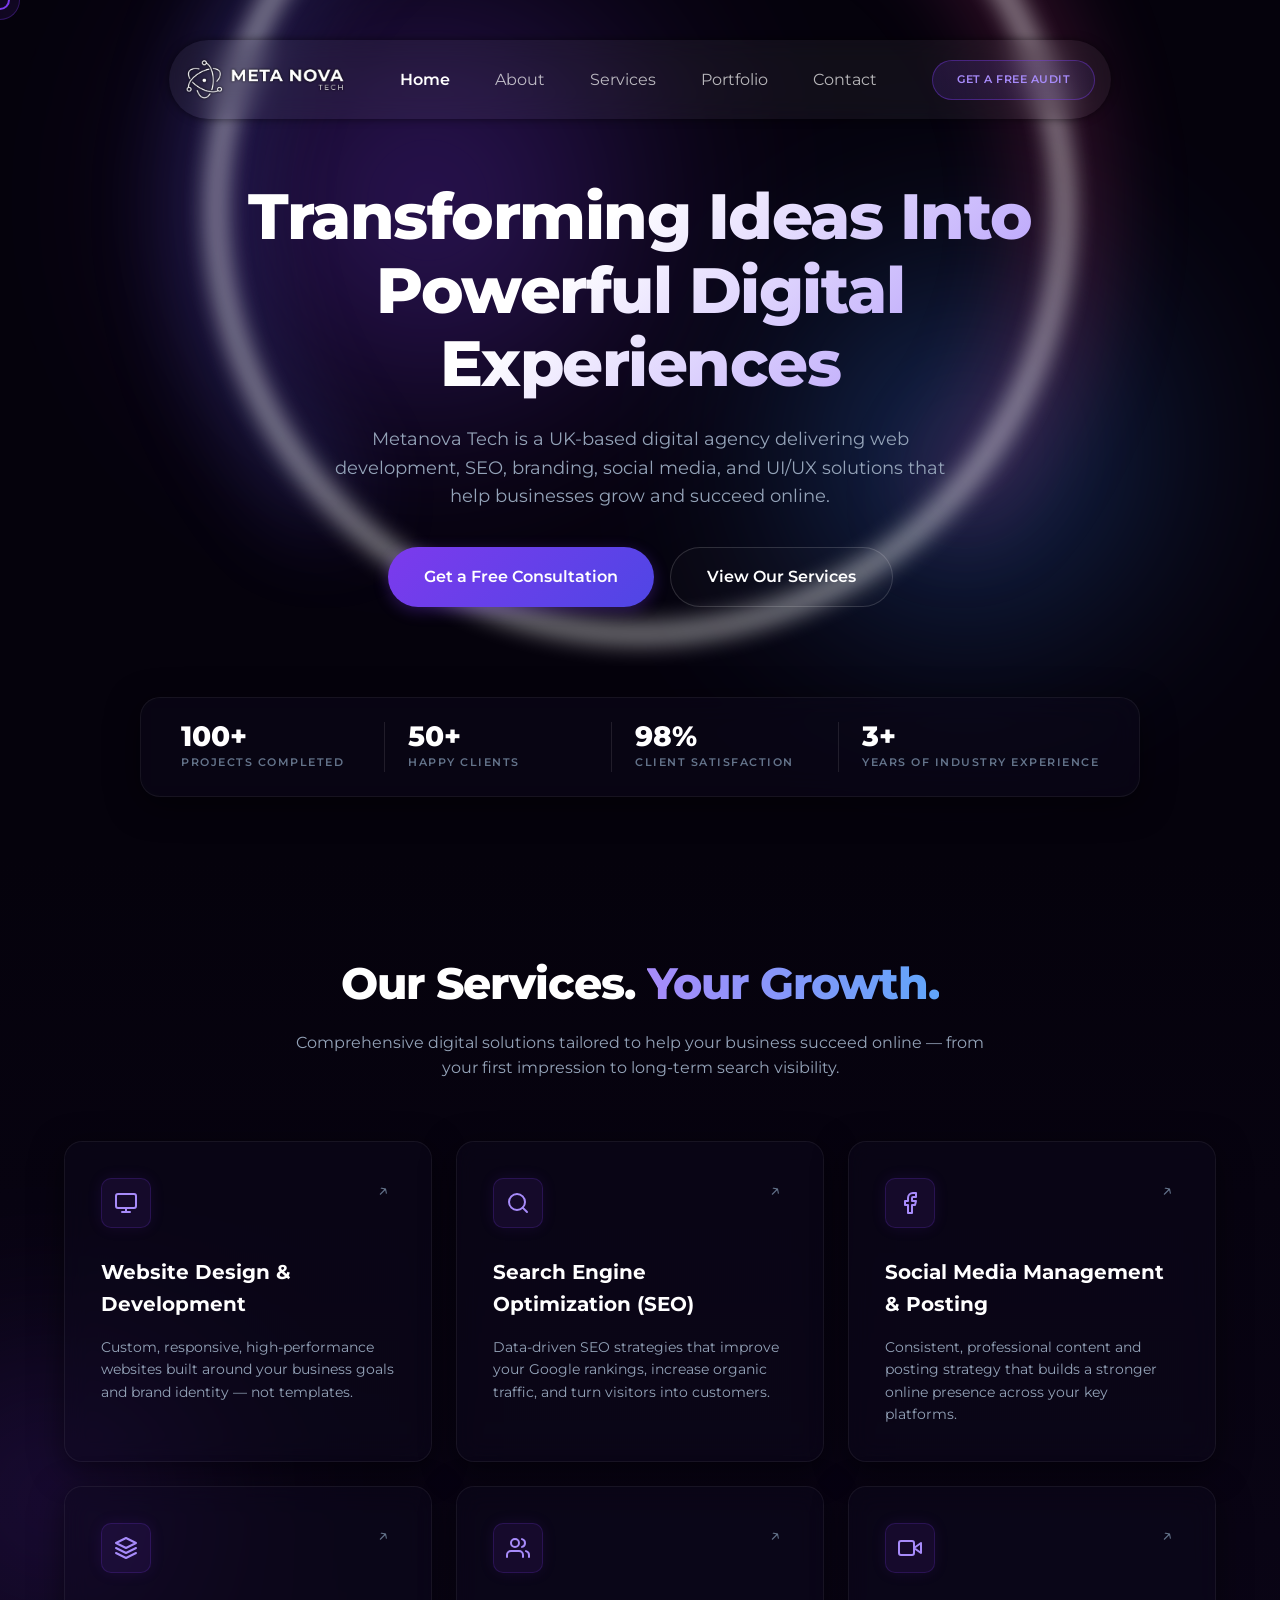
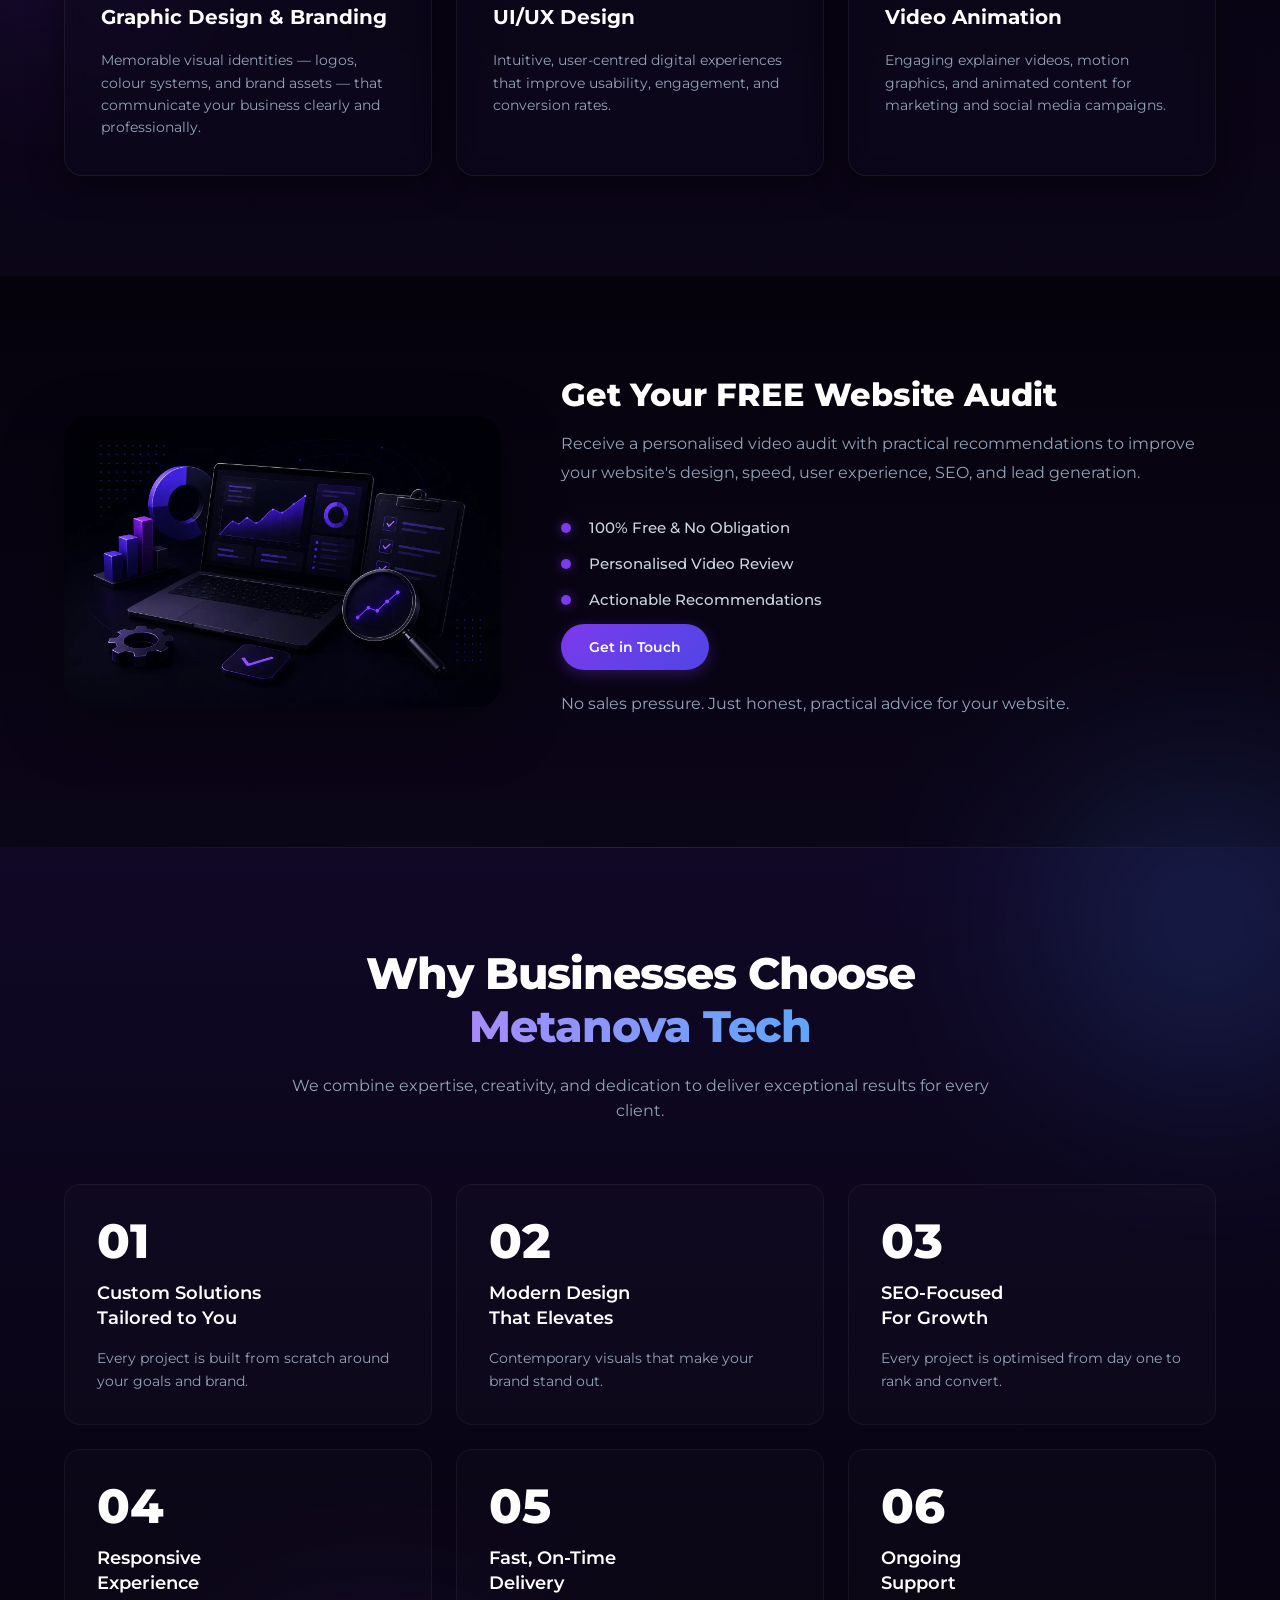
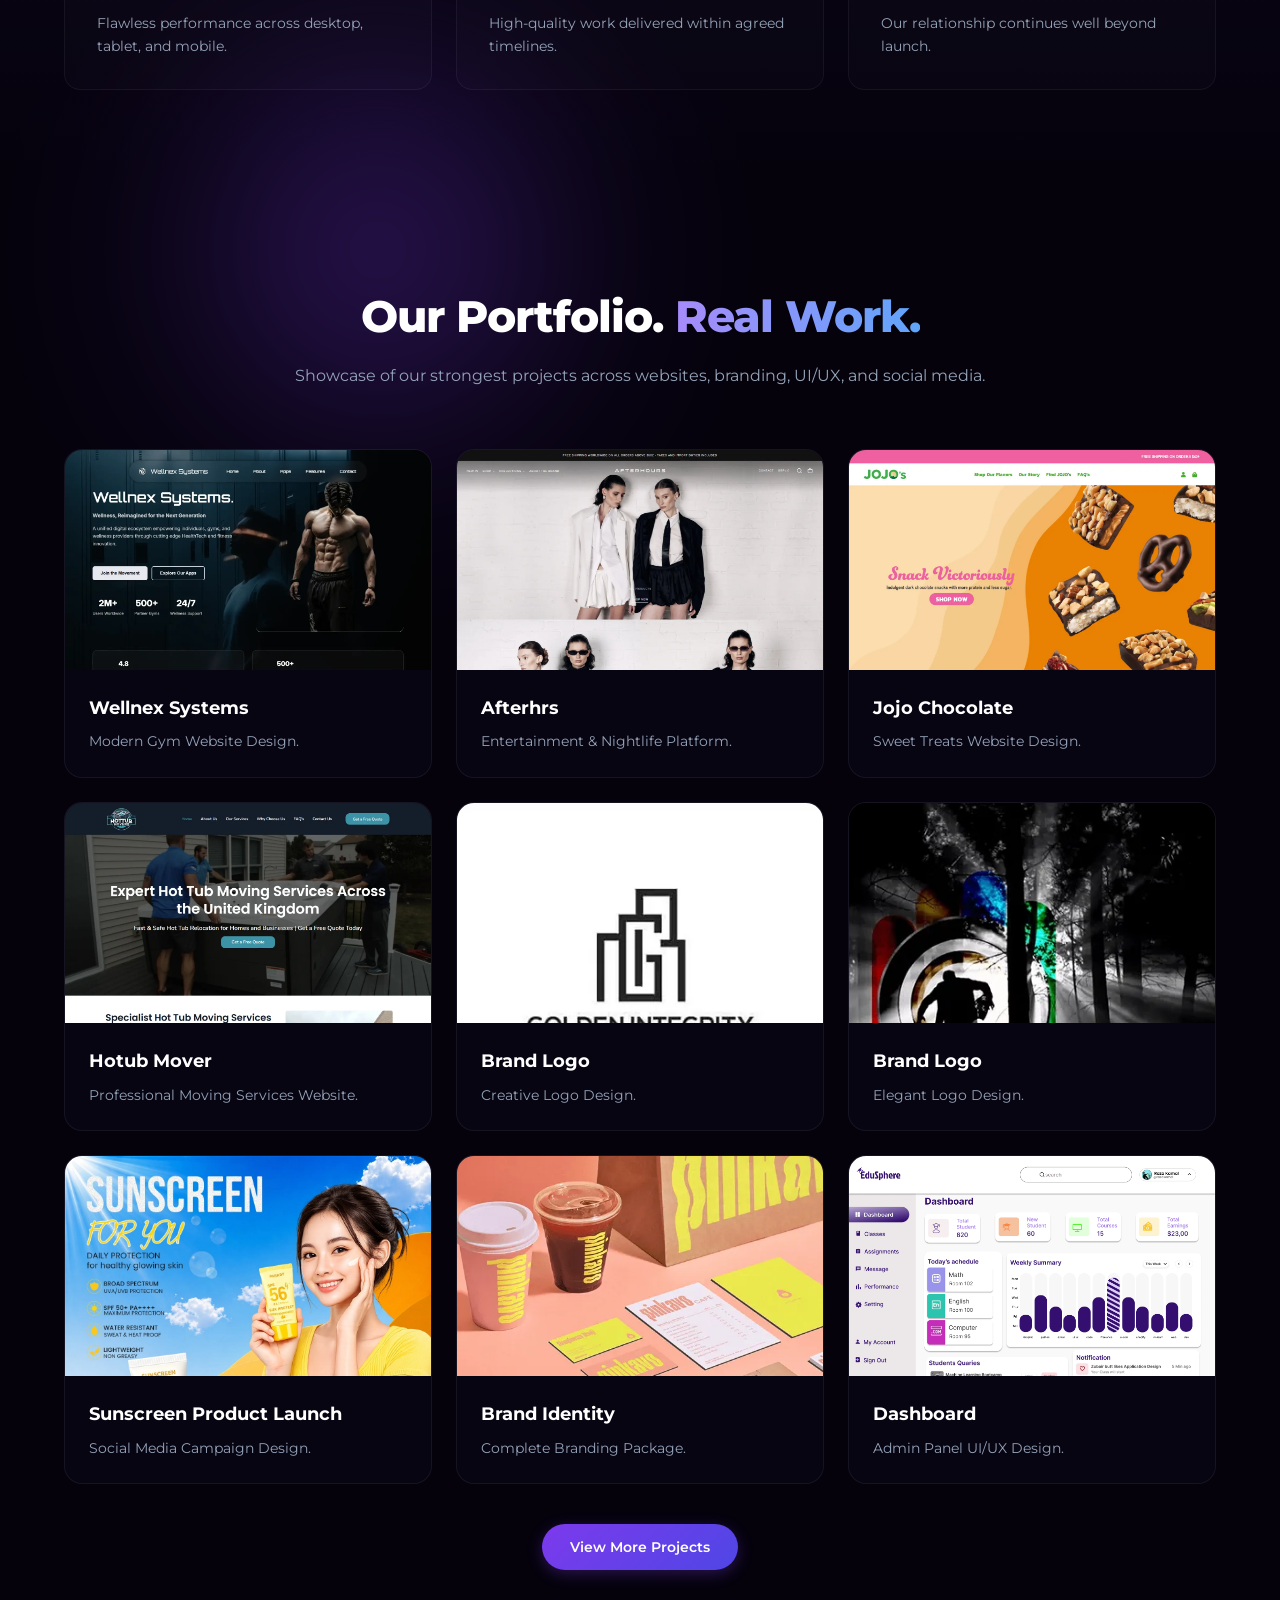
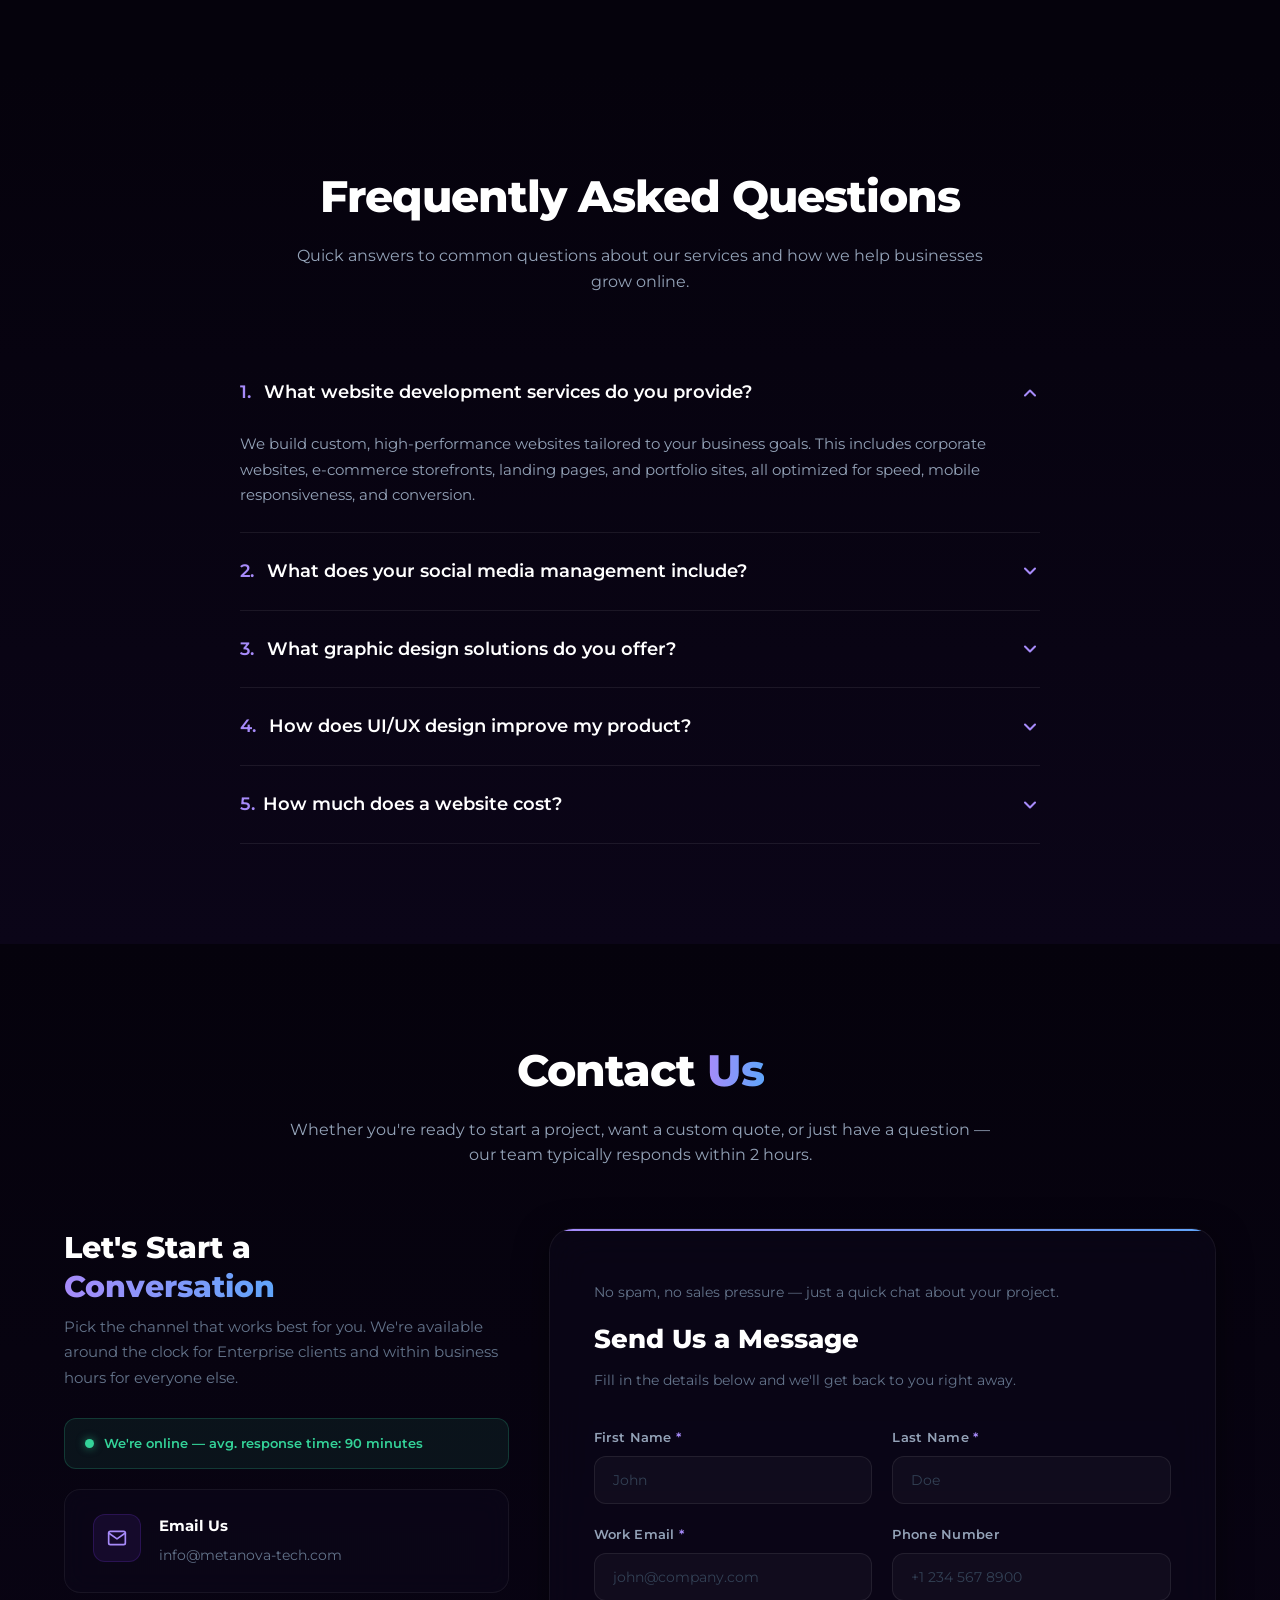
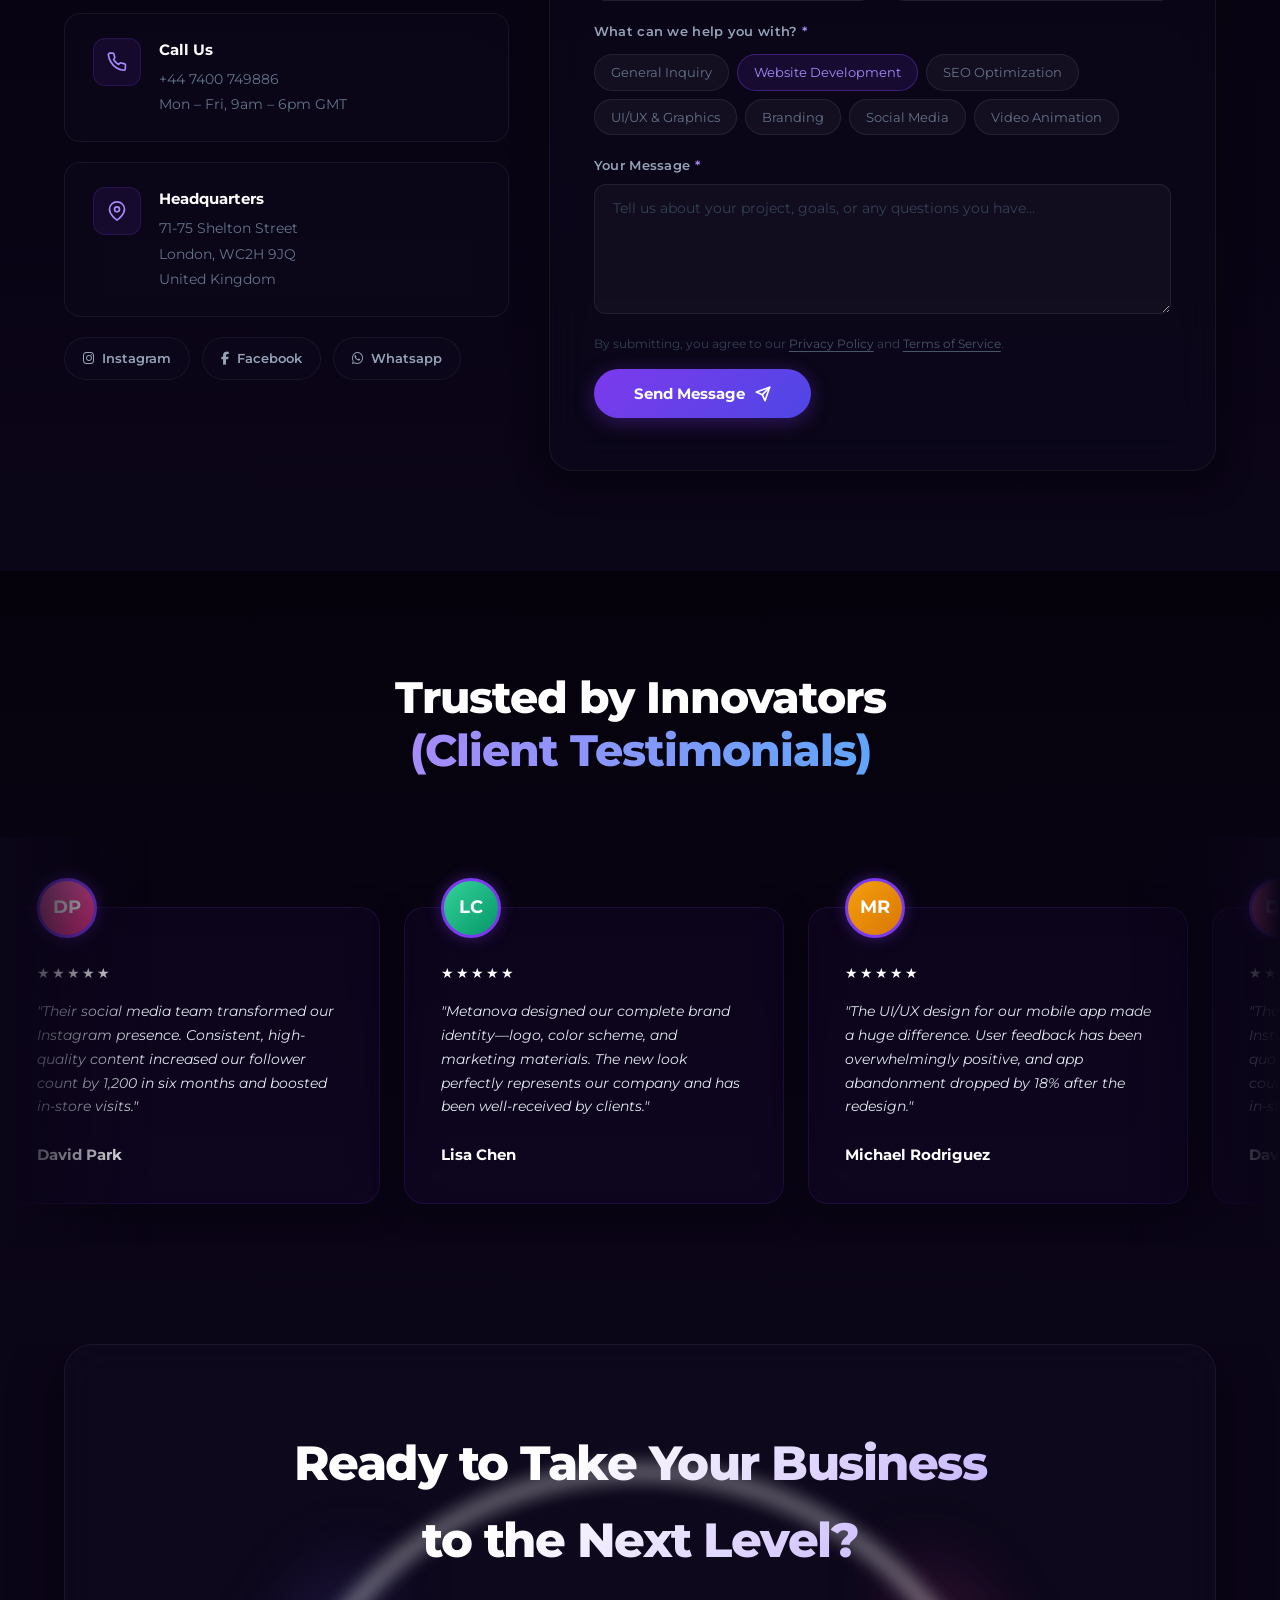
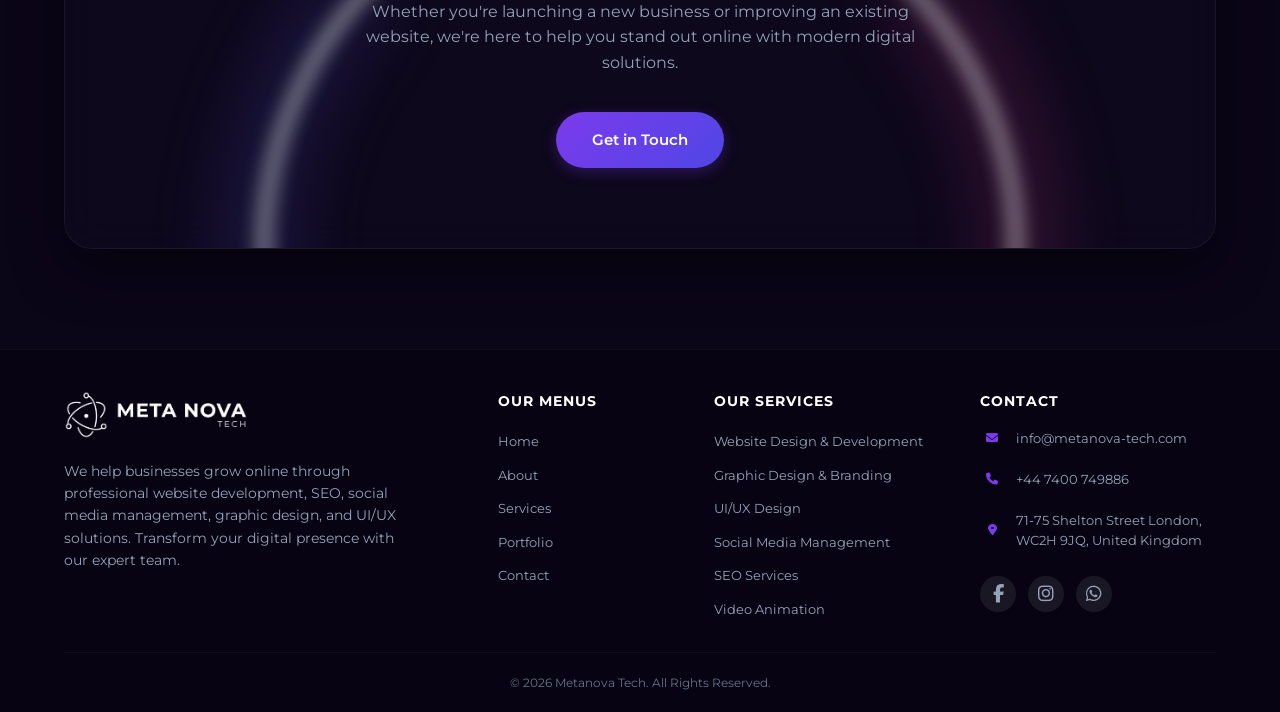
==== commit 575d91bd: "changed images and some links" ====
--- a/index.html
+++ b/index.html
@@ -8,6 +8,7 @@
   <meta name="description"
     content="Metanova Tech is a UK-based digital agency helping businesses grow online through website design & development, SEO, social media management, graphic design, and UI/UX solutions.">
   <link rel="stylesheet" href="assets/css/style.css">
+  <link rel="shortcut icon" href="./assets/media/fav-icon.webp" type="image/x-icon">
   <link rel="stylesheet" href="https://cdnjs.cloudflare.com/ajax/libs/font-awesome/6.5.1/css/all.min.css">
   <link href="https://unpkg.com/aos@2.3.4/dist/aos.css" rel="stylesheet">
   <script type="application/ld+json">
@@ -46,7 +47,7 @@
   <header class="header">
     <div class="nav-container">
       <div class="nav-header">
-        <a href="index.html" class="logo" id="header-logo">
+        <a href="https://metanova-tech.com/" class="logo" id="header-logo">
           <img src="assets/media/metanova logo.webp" alt="Metanova Logo" class="logo-img">
         </a>
         <button class="menu-toggle" id="mobile-menu-toggle" aria-label="Toggle Menu">
@@ -58,10 +59,10 @@
         </button>
       </div>
       <nav class="nav-menu" id="nav-menu" aria-label="Main Navigation">
-        <a href="index.html" class="nav-link active" id="nav-home">Home</a>
-        <a href="about.html" class="nav-link" id="nav-about">About</a>
-        <a href="services.html" class="nav-link" id="nav-services">Services</a>
-        <a href="portfolio.html" class="nav-link" id="nav-portfolio">Portfolio</a>
+        <a href="https://metanova-tech.com/" class="nav-link active" id="nav-home">Home</a>
+        <a href="about/" class="nav-link" id="nav-about">About</a>
+        <a href="services/" class="nav-link" id="nav-services">Services</a>
+        <a href="portfolio/" class="nav-link" id="nav-portfolio">Portfolio</a>
         <a href="#contact-main" class="nav-link" id="nav-contact">Contact</a>
       </nav>
       <a href="#contact-main" class="nav-cta">Get a Free Audit</a>
@@ -140,7 +141,7 @@
           <p>Custom, responsive, high-performance websites built around your business goals and brand identity — not
             templates.</p>
           <div class="service-card-overlay">
-            <a href="services.html">View More</a>
+            <a href="services/">View More</a>
           </div>
         </div>
 
@@ -158,7 +159,7 @@
           <p>Data-driven SEO strategies that improve your Google rankings, increase organic traffic, and turn visitors
             into customers.</p>
           <div class="service-card-overlay">
-            <a href="services.html">View More</a>
+            <a href="services/">View More</a>
           </div>
         </div>
 
@@ -175,7 +176,7 @@
           <p>Consistent, professional content and posting strategy that builds a stronger online presence across your
             key platforms.</p>
           <div class="service-card-overlay">
-            <a href="services.html">View More</a>
+            <a href="services/">View More</a>
           </div>
         </div>
 
@@ -194,7 +195,7 @@
           <p>Memorable visual identities — logos, colour systems, and brand assets — that communicate your business
             clearly and professionally.</p>
           <div class="service-card-overlay">
-            <a href="services.html">View More</a>
+            <a href="services/">View More</a>
           </div>
         </div>
 
@@ -213,7 +214,7 @@
           <h3>UI/UX Design</h3>
           <p>Intuitive, user-centred digital experiences that improve usability, engagement, and conversion rates.</p>
           <div class="service-card-overlay">
-            <a href="services.html">View More</a>
+            <a href="services/">View More</a>
           </div>
         </div>
 
@@ -231,7 +232,7 @@
           <p>Engaging explainer videos, motion graphics, and animated content for marketing and social media campaigns.
           </p>
           <div class="service-card-overlay">
-            <a href="services.html">View More</a>
+            <a href="services/">View More</a>
           </div>
         </div>
       </div>
@@ -241,7 +242,7 @@
     <div class="container">
       <div class="service-zigzag-item home-service-zigzag" data-aos="fade-up">
         <div class="service-zigzag-image">
-          <img src="assets/media/services media/all services.png" alt="Website Design & Development">
+          <img src="assets/media/services media/all services.webp" alt="Website Design & Development">
         </div>
         <div class="service-zigzag-content">
           <h3>Get Your FREE Website Audit</h3>
@@ -327,7 +328,7 @@
         <!-- Website Design Cards -->
         <div class="portfolio-item">
           <div class="portfolio-image">
-            <img src="./portfolio/website/wellnex.png" alt="Wellnex Systems Gym Website">
+            <img src="./portfolio/website/wellnex.webp" alt="Wellnex Systems Gym Website">
           </div>
           <div class="portfolio-info">
             <h3>Wellnex Systems</h3>
@@ -337,7 +338,7 @@
 
         <div class="portfolio-item">
           <div class="portfolio-image">
-            <img src="./portfolio/website/afterhrs.png" alt="Afterhrs Nightlife Platform Website">
+            <img src="./portfolio/website/afterhrs.webp" alt="Afterhrs Nightlife Platform Website">
           </div>
           <div class="portfolio-info">
             <h3>Afterhrs</h3>
@@ -347,7 +348,7 @@
 
         <div class="portfolio-item">
           <div class="portfolio-image">
-            <img src="./portfolio/website/jojo-chocolate.png" alt="Jojo Chocolate Website">
+            <img src="./portfolio/website/jojo-chocolate.webp" alt="Jojo Chocolate Website">
           </div>
           <div class="portfolio-info">
             <h3>Jojo Chocolate</h3>
@@ -357,7 +358,7 @@
 
         <div class="portfolio-item">
           <div class="portfolio-image">
-            <img src="./portfolio/website/hotub-mover.png" alt="Hot Tub Mover Website">
+            <img src="./portfolio/website/hotub-mover.webp" alt="Hot Tub Mover Website">
           </div>
           <div class="portfolio-info">
             <h3>Hotub Mover</h3>
@@ -389,7 +390,7 @@
         <!-- Social Media Card -->
         <div class="portfolio-item">
           <div class="portfolio-image">
-            <img src="./portfolio/social media/002.jpeg" alt="Sunscreen Product Launch Social Media">
+            <img src="./portfolio/social media/002.webp" alt="Sunscreen Product Launch Social Media">
           </div>
           <div class="portfolio-info">
             <h3>Sunscreen Product Launch</h3>
@@ -411,7 +412,7 @@
         <!-- UI/UX Card -->
         <div class="portfolio-item">
           <div class="portfolio-image">
-            <img src="./portfolio/uiux/002.jpg" alt="Admin Dashboard UI/UX">
+            <img src="./portfolio/uiux/002.webp" alt="Admin Dashboard UI/UX">
           </div>
           <div class="portfolio-info">
             <h3>Dashboard</h3>
@@ -420,7 +421,7 @@
         </div>
       </div>
       <div class="portfolio-view-more" style="text-align: center; margin-top: 40px;" data-aos="fade-up" data-aos-delay="200">
-        <a href="portfolio.html" class="btn btn-primary">View More Projects</a>
+        <a href="portfolio/" class="btn btn-primary">View More Projects</a>
       </div>
     </div>
   </section>
@@ -770,7 +771,7 @@
     <div class="container">
       <div class="footer-grid">
         <div class="footer-col">
-          <a href="index.html" class="logo">
+          <a href="https://metanova-tech.com/" class="logo">
             <img src="assets/media/metanova logo.webp" alt="Metanova Logo" class="footer-logo-img">
           </a>
           <p class="company-description">We help businesses grow online through professional website development, SEO,
@@ -780,22 +781,22 @@
         <div class="footer-col menu-footer">
           <h4>Our Menus</h4>
           <ul class="footer-links">
-            <li><a href="index.html">Home</a></li>
-            <li><a href="about.html">About</a></li>
-            <li><a href="services.html">Services</a></li>
-            <li><a href="portfolio.html">Portfolio</a></li>
+            <li><a href="https://metanova-tech.com/">Home</a></li>
+            <li><a href="about/">About</a></li>
+            <li><a href="services/">Services</a></li>
+            <li><a href="portfolio/">Portfolio</a></li>
             <li><a href="#contact-main">Contact</a></li>
           </ul>
         </div>
         <div class="footer-col">
           <h4>Our Services</h4>
           <ul class="footer-links">
-            <li><a href="services.html">Website Design & Development</a></li>
-            <li><a href="services.html">Graphic Design & Branding</a></li>
-            <li><a href="services.html">UI/UX Design</a></li>
-            <li><a href="services.html">Social Media Management</a></li>
-            <li><a href="services.html">SEO Services</a></li>
-            <li><a href="services.html">Video Animation</a></li>
+            <li><a href="services/">Website Design & Development</a></li>
+            <li><a href="services/">Graphic Design & Branding</a></li>
+            <li><a href="services/">UI/UX Design</a></li>
+            <li><a href="services/">Social Media Management</a></li>
+            <li><a href="services/">SEO Services</a></li>
+            <li><a href="services/">Video Animation</a></li>
           </ul>
         </div>
         <div class="footer-col">
